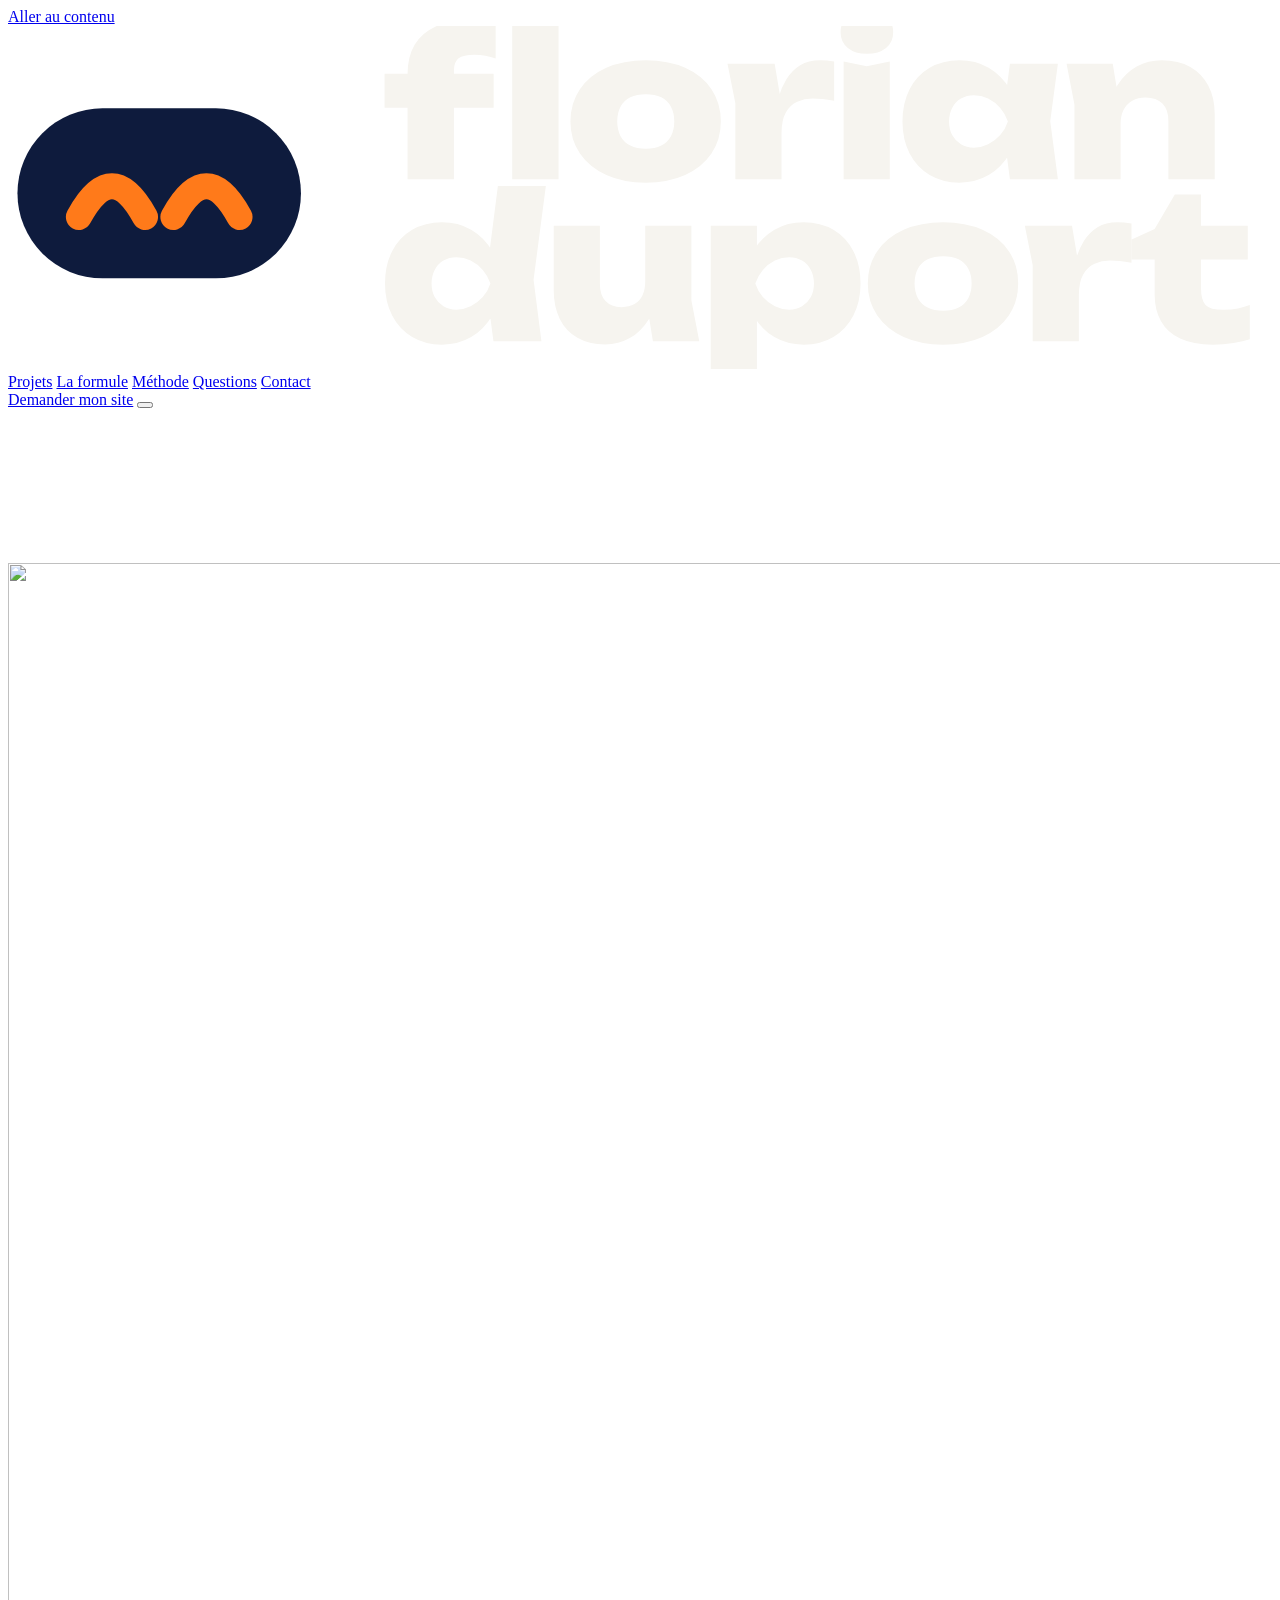
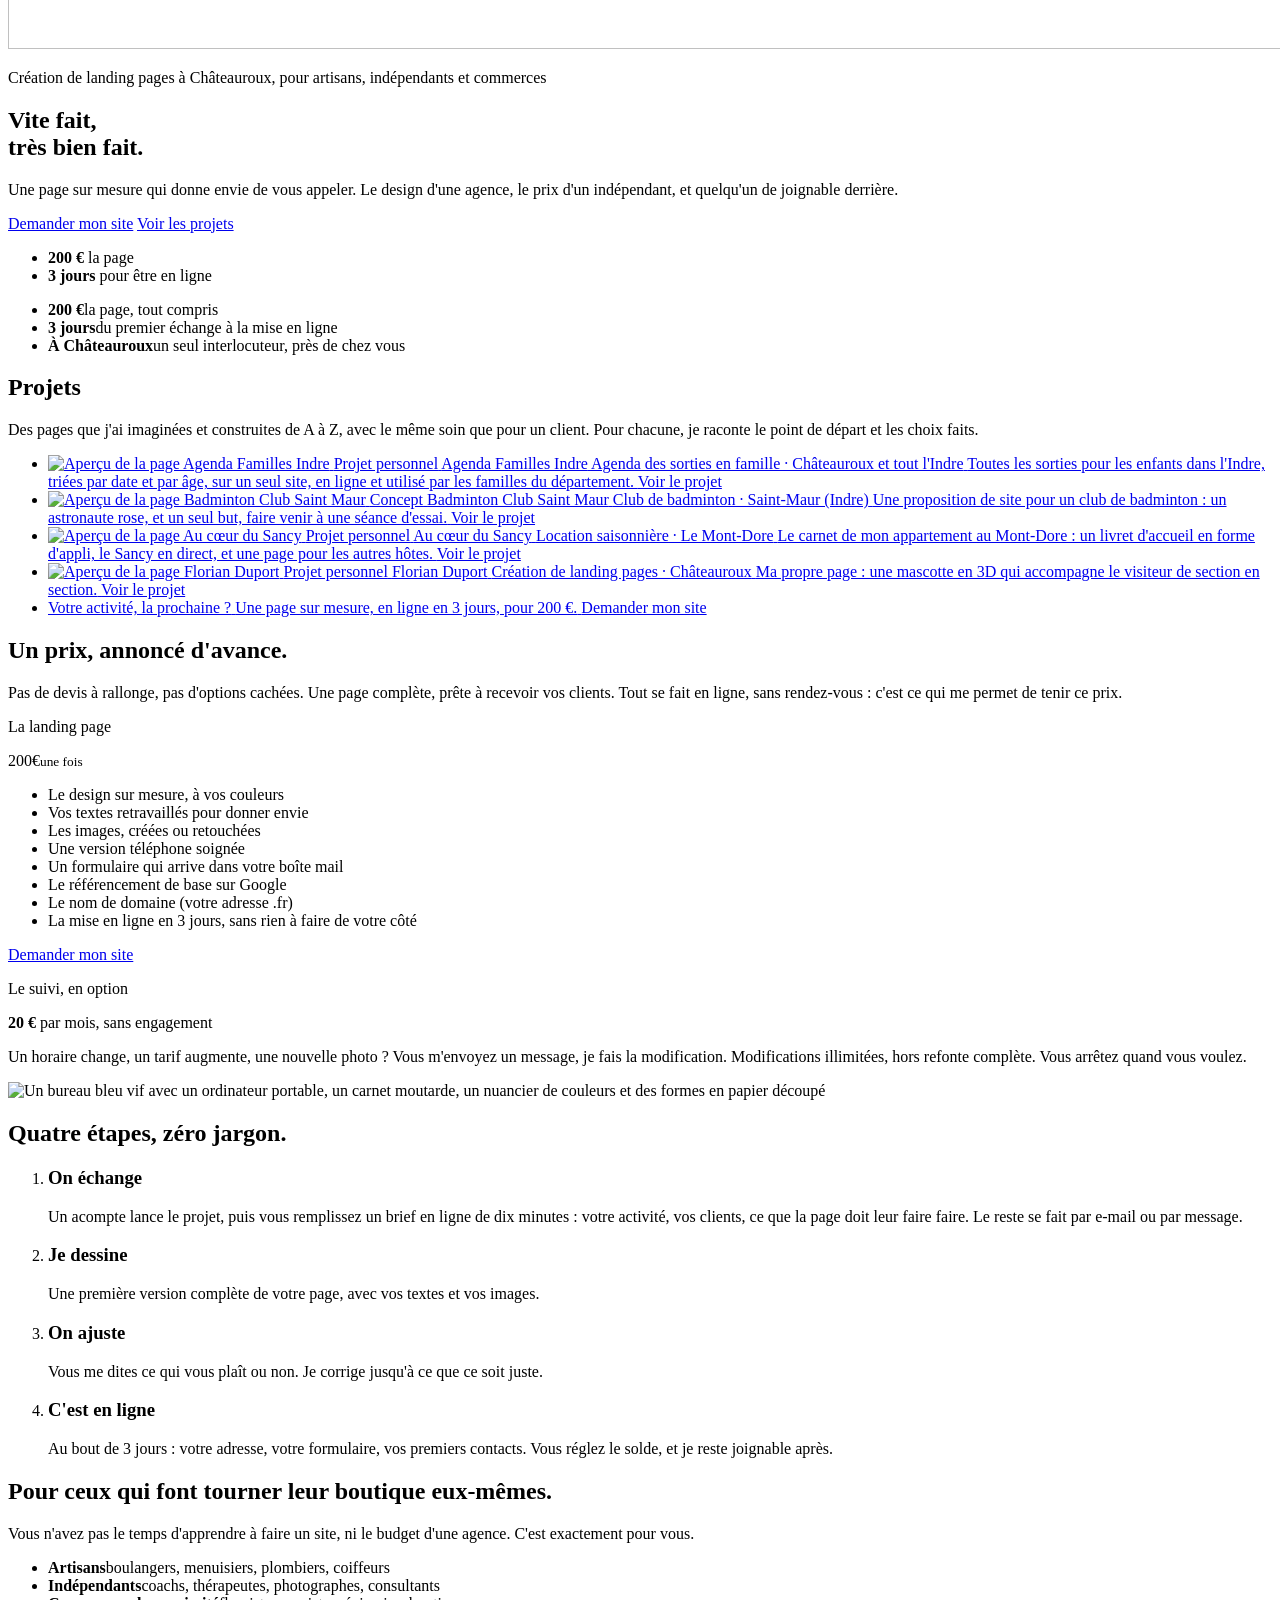
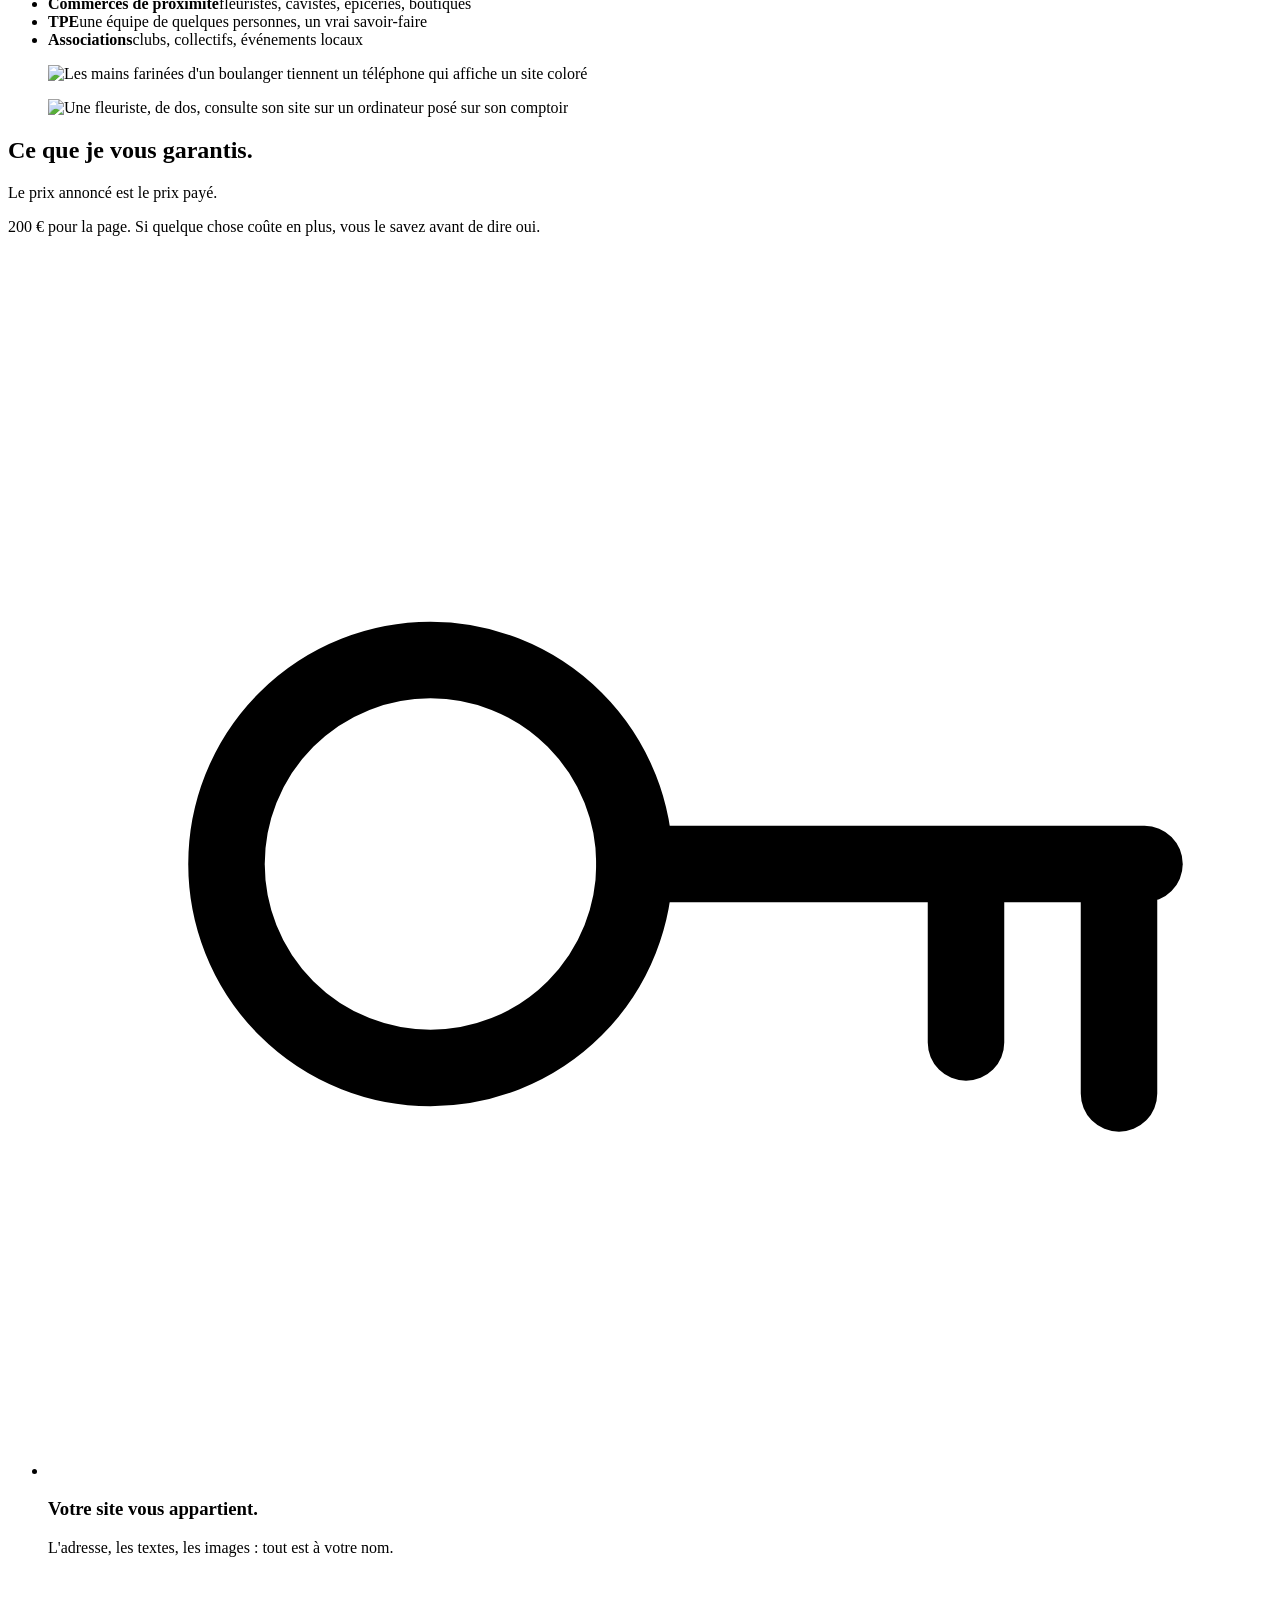
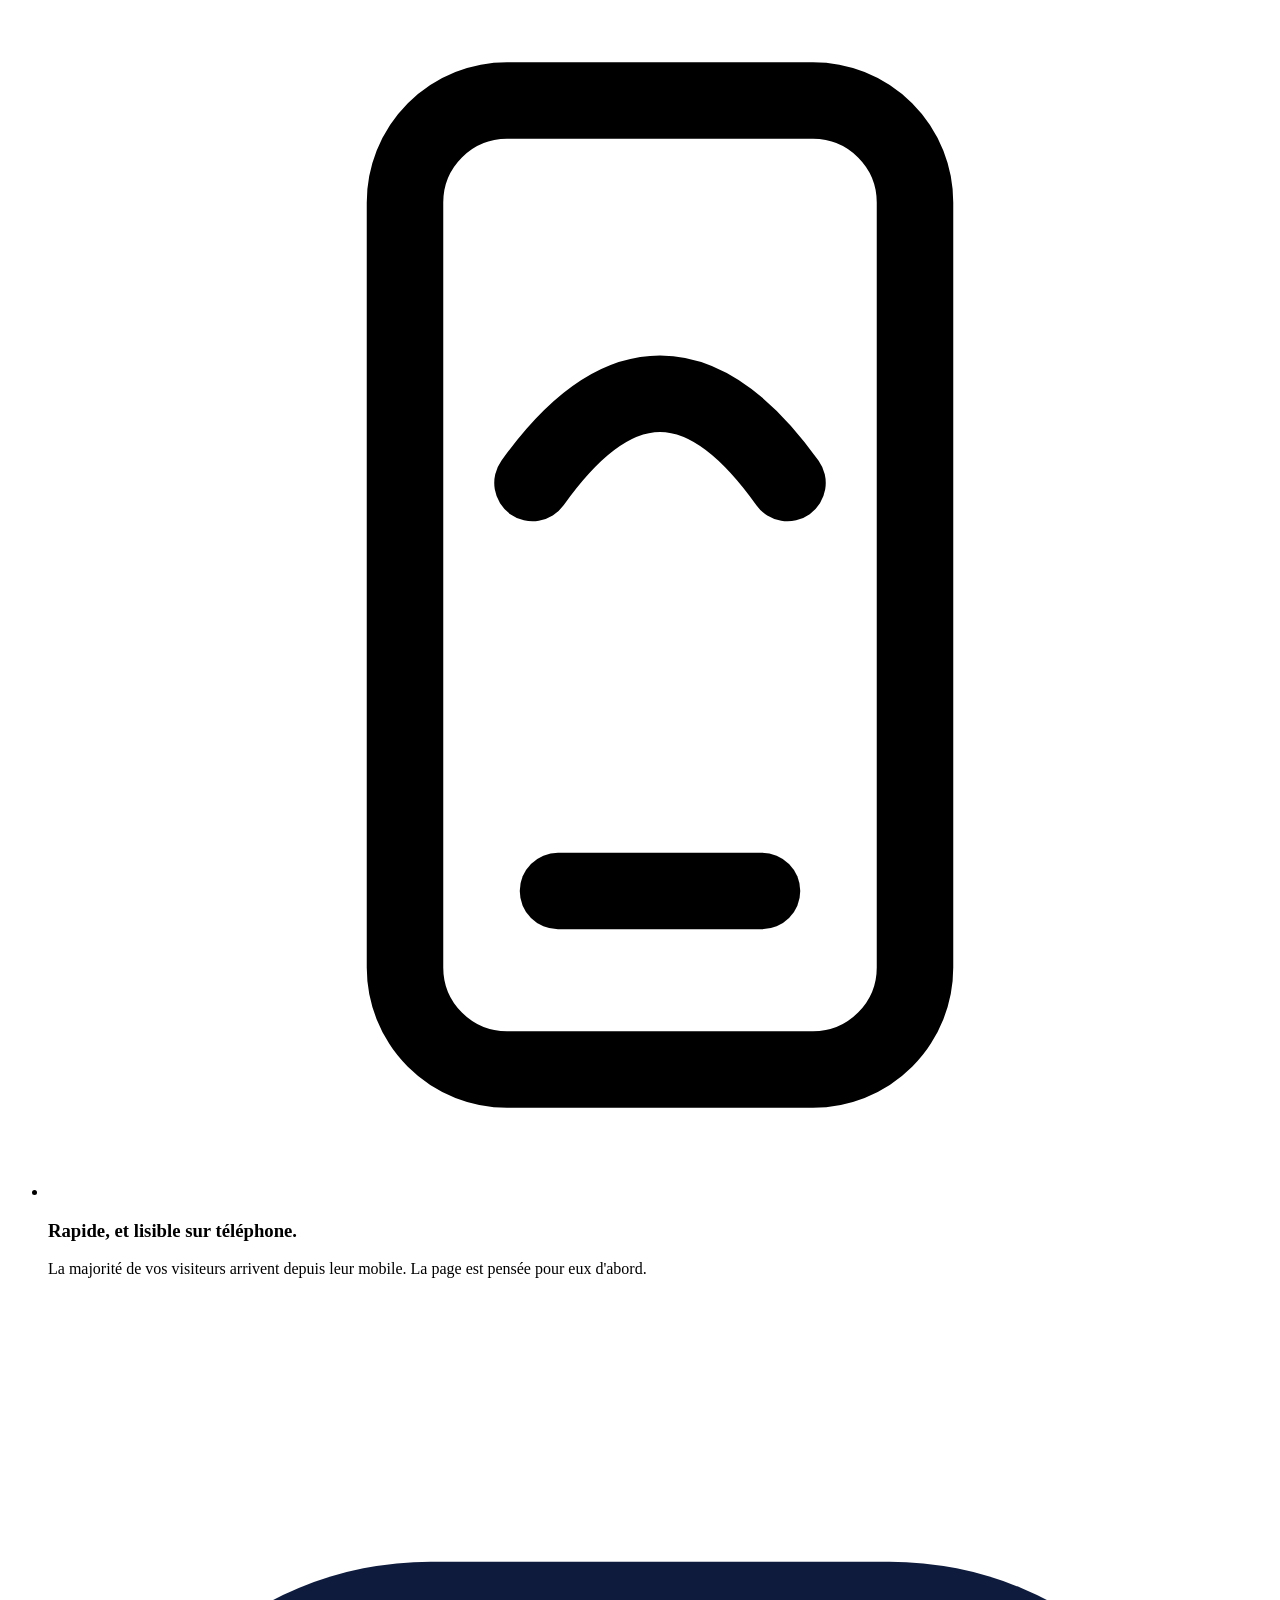
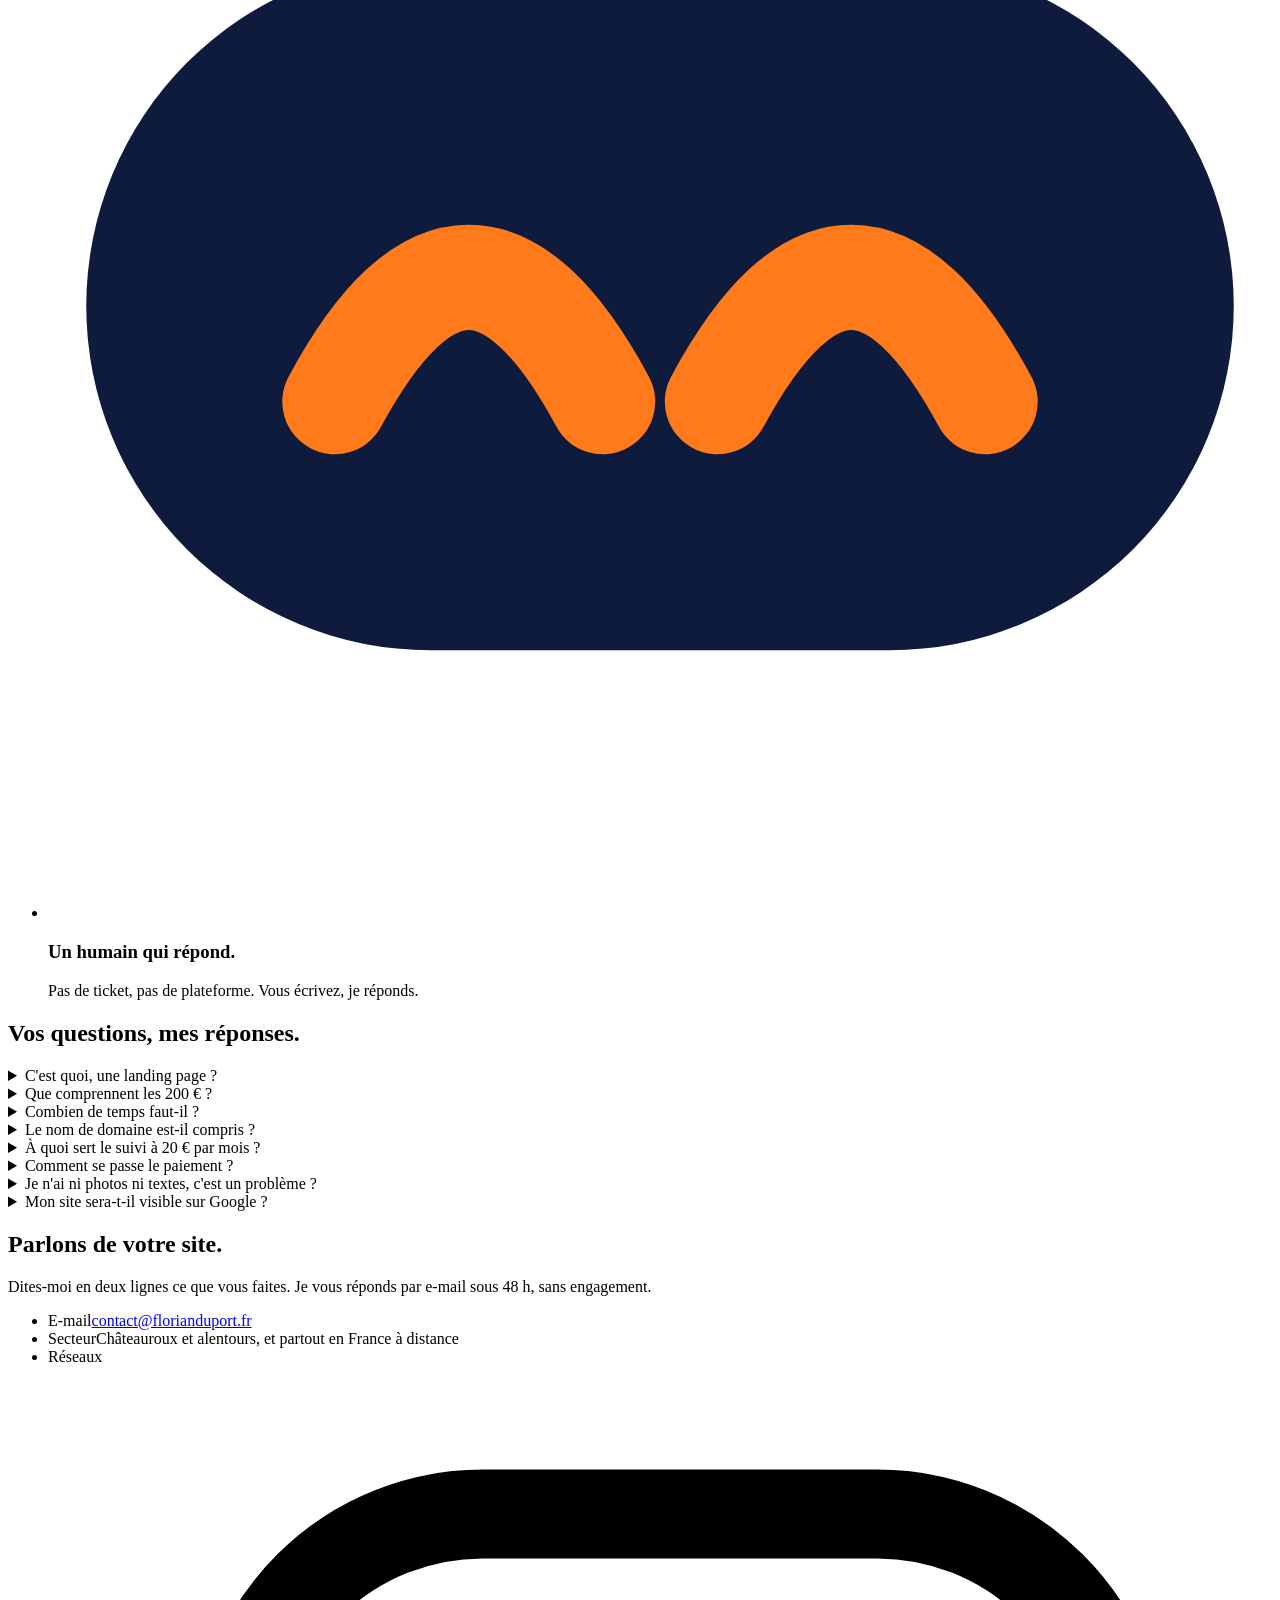
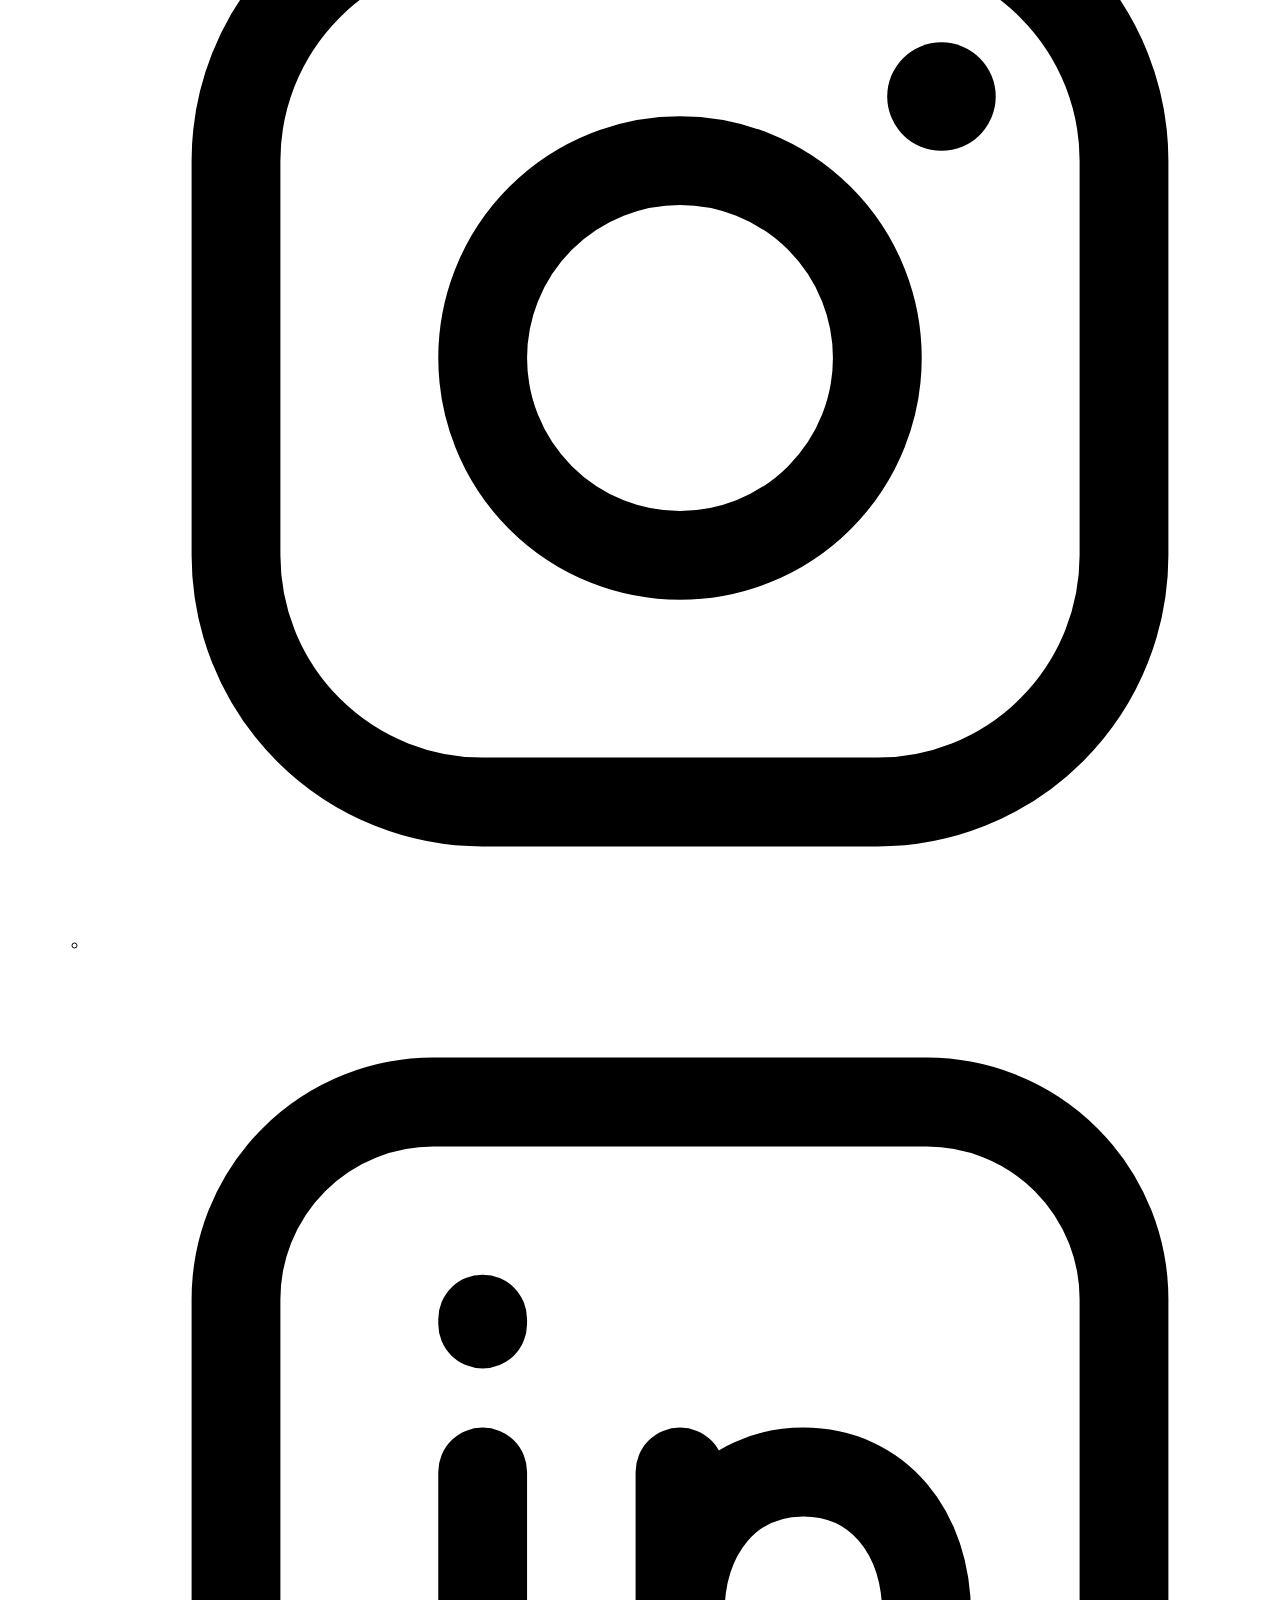
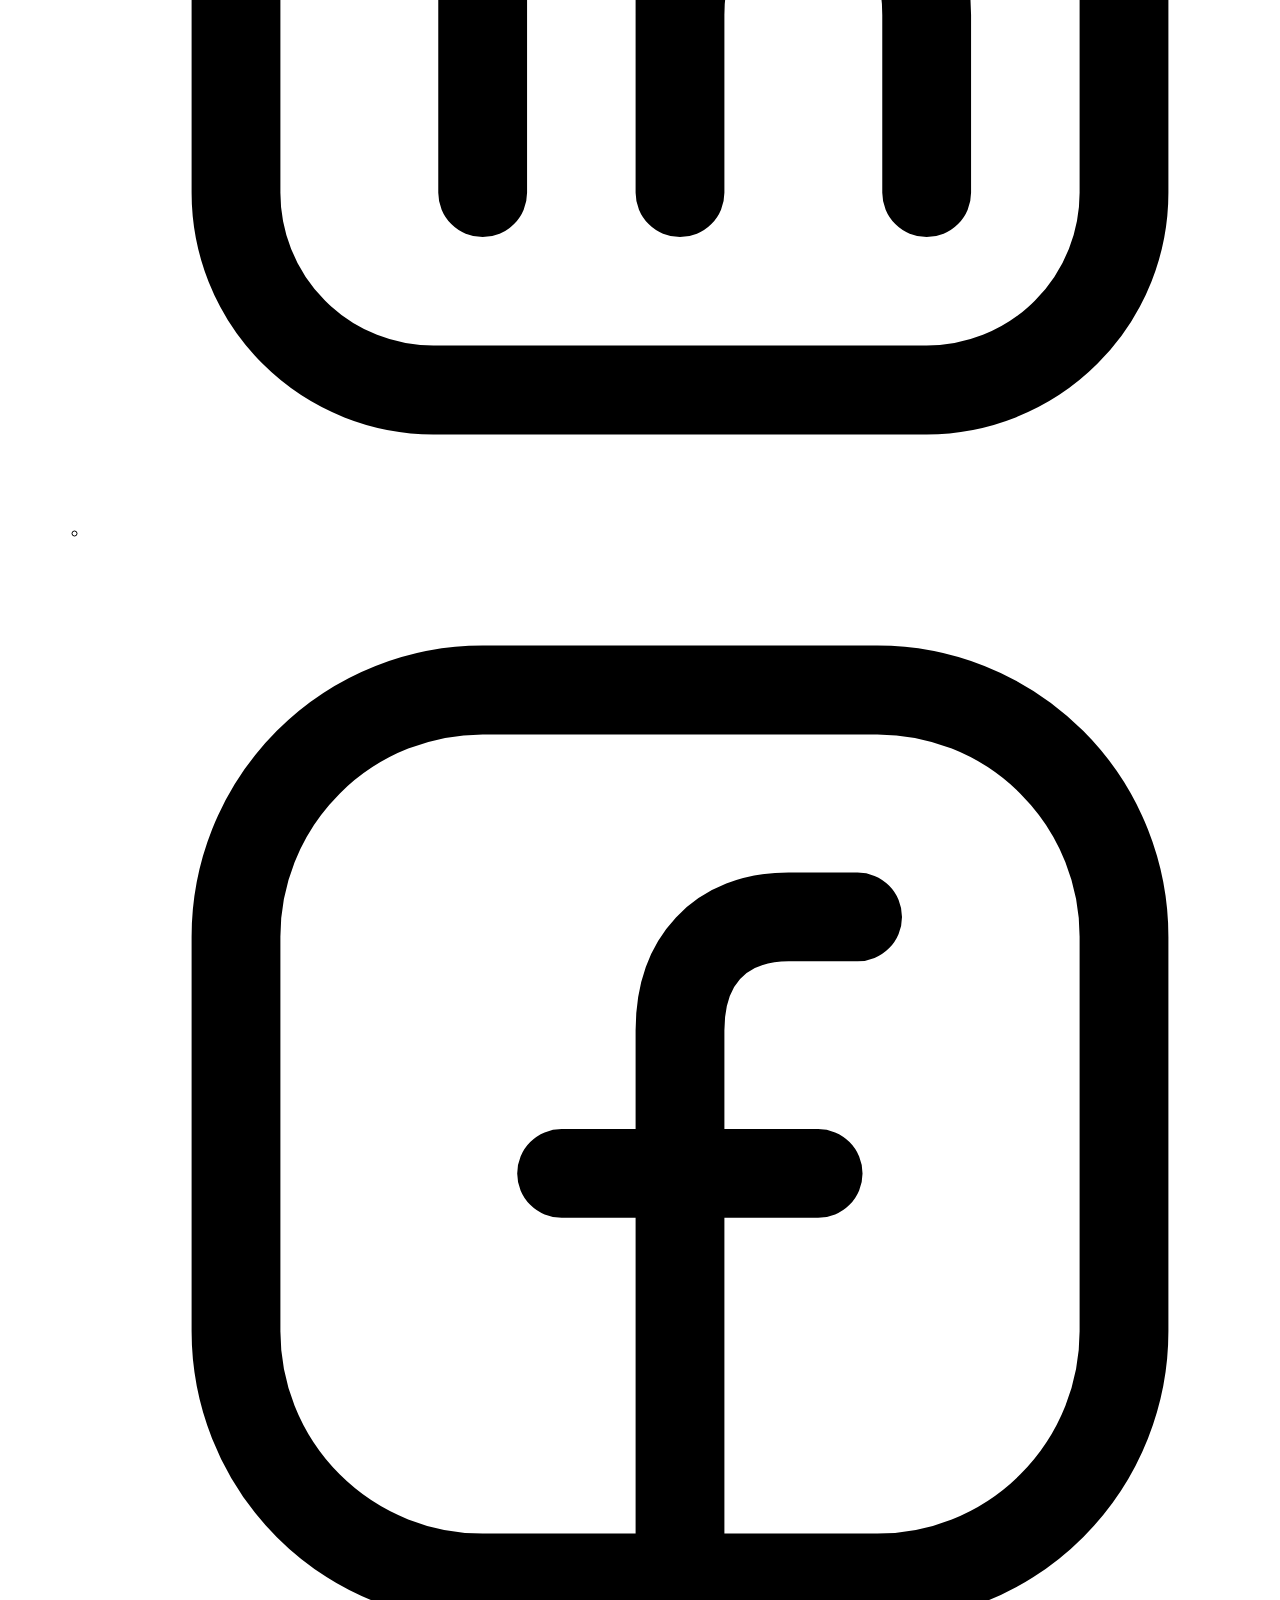
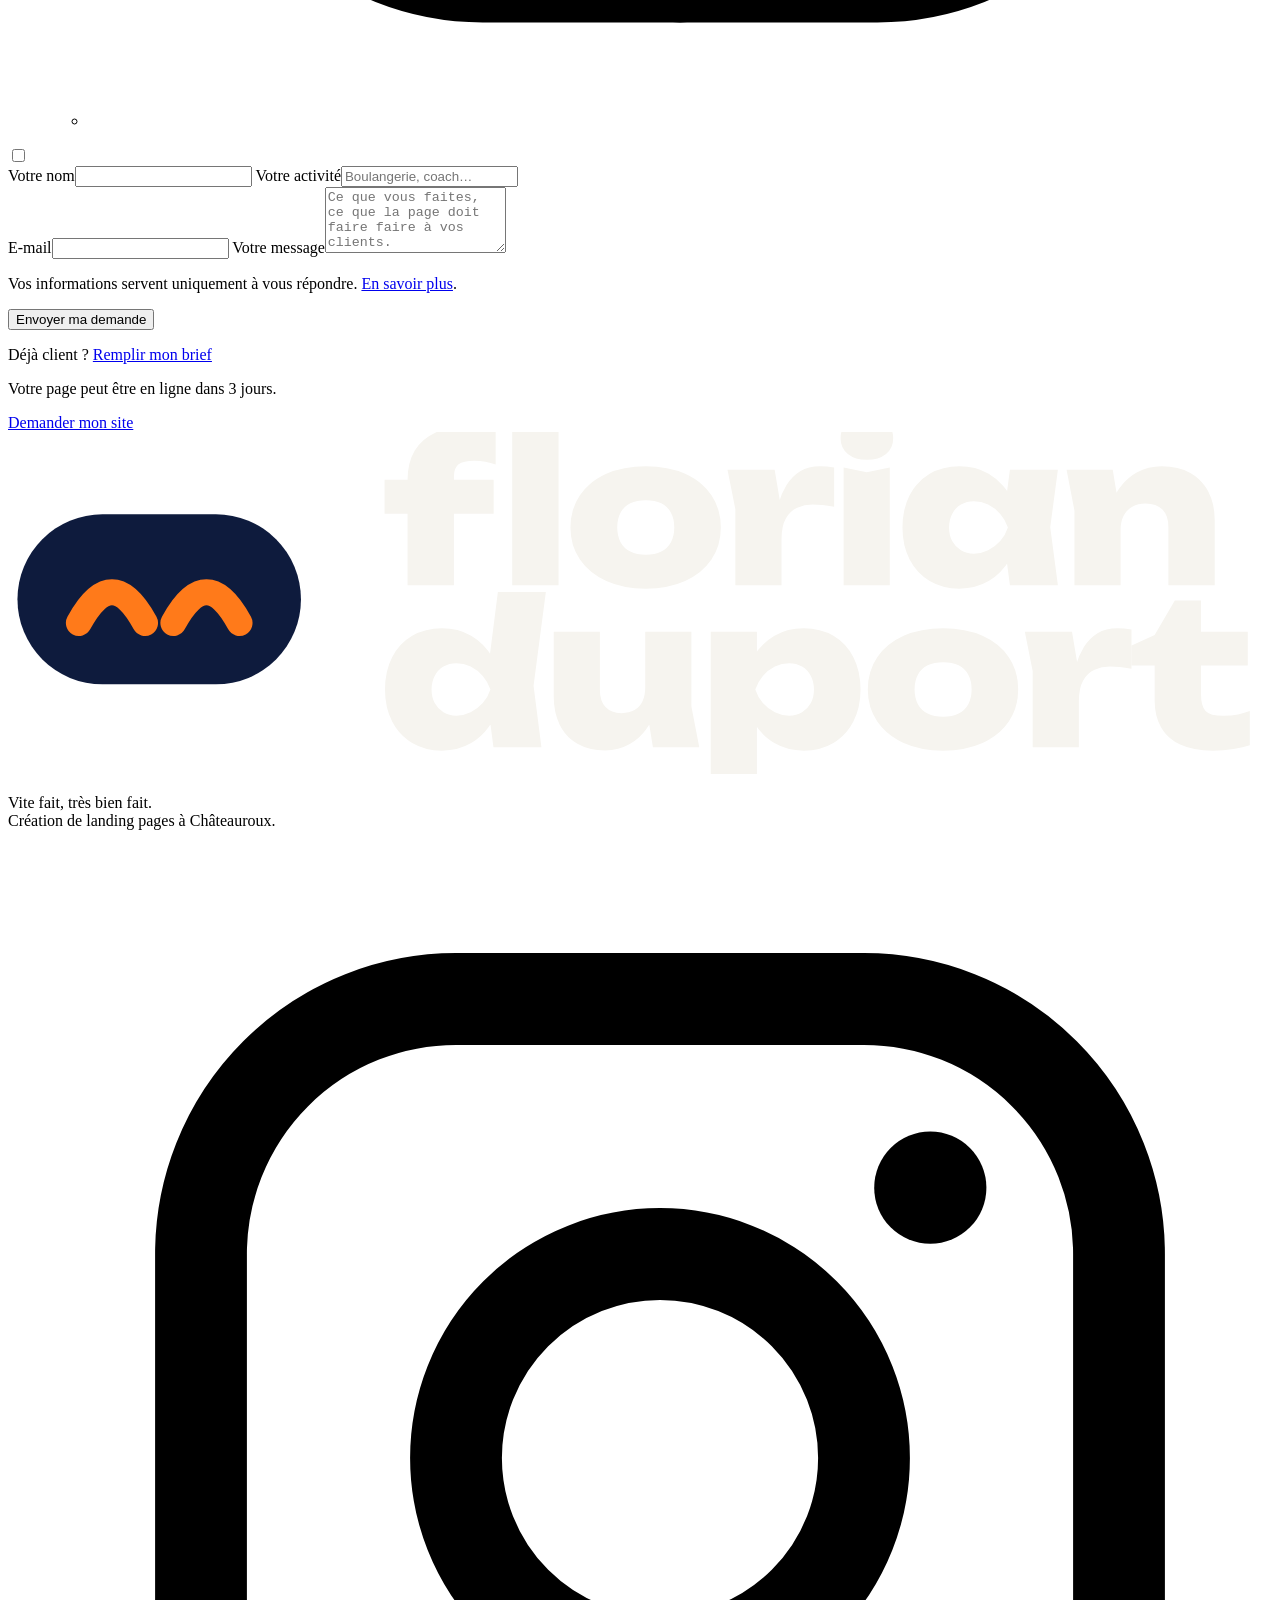
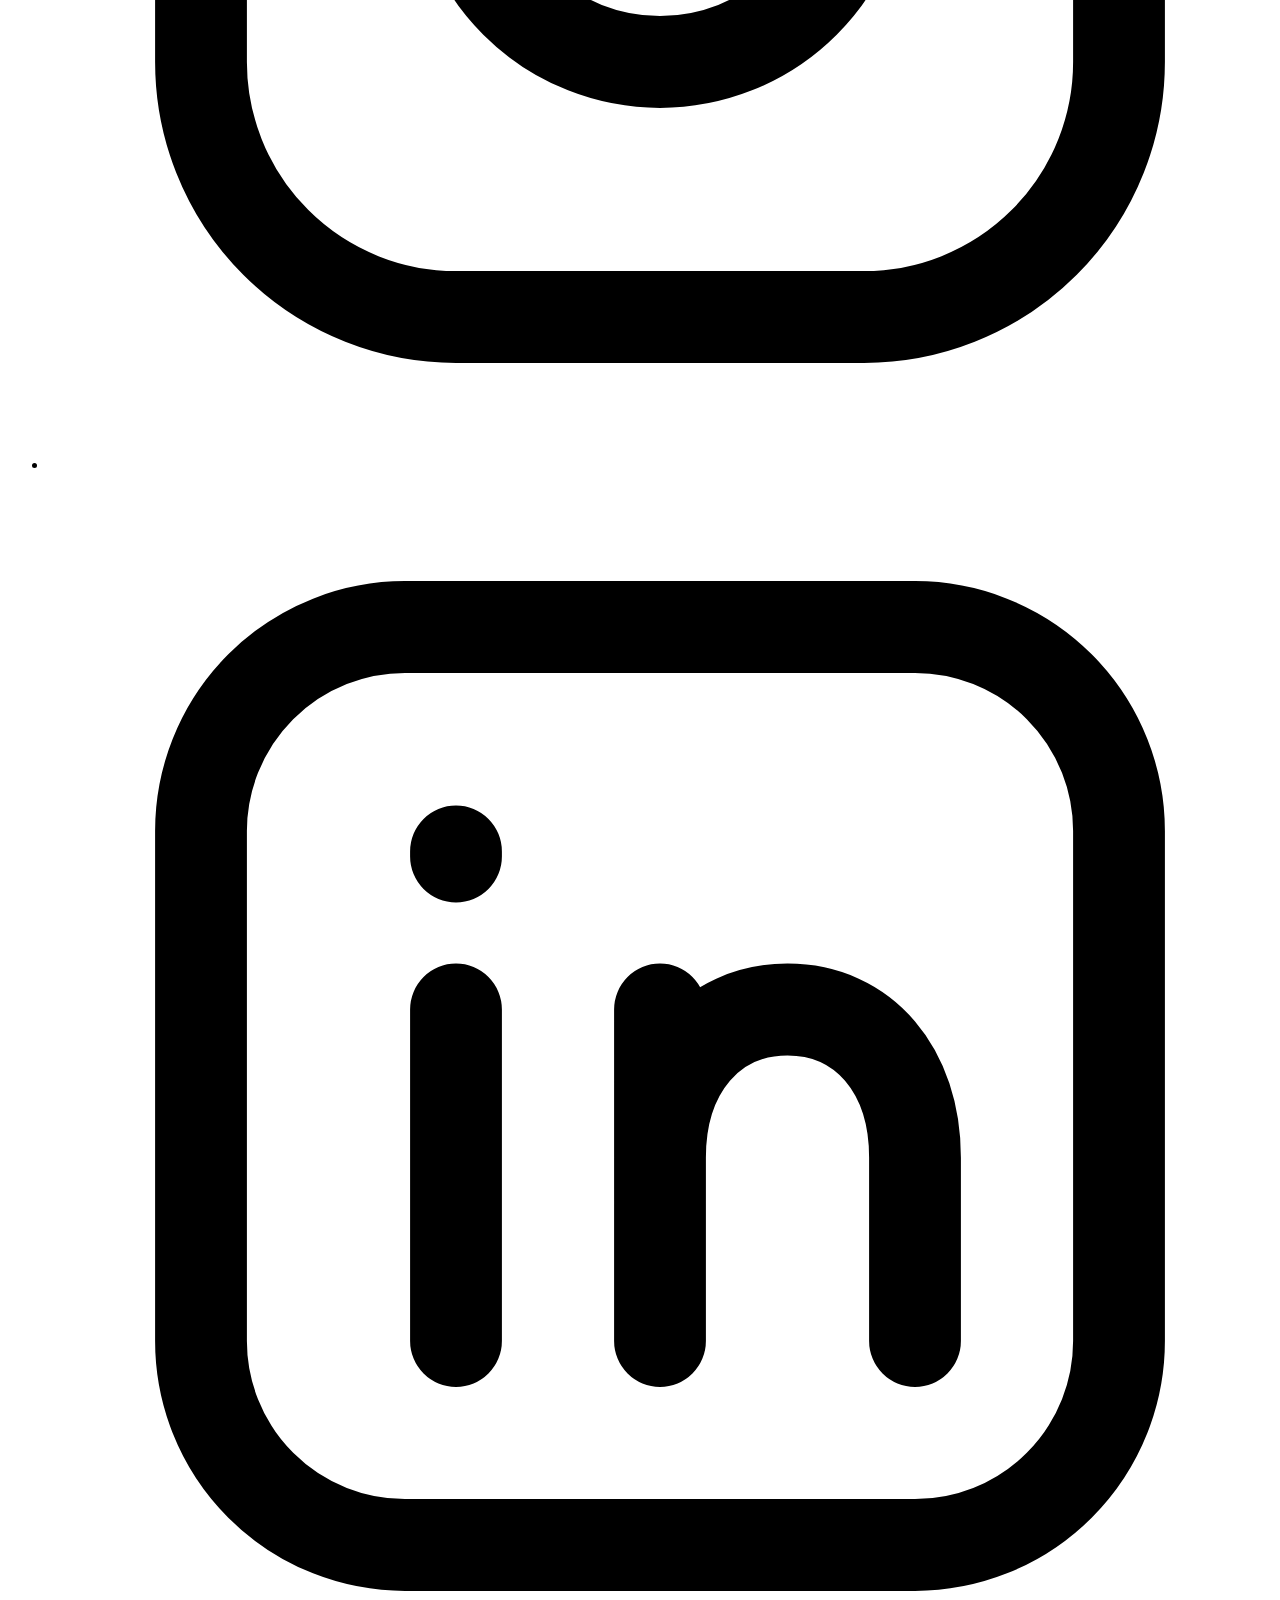
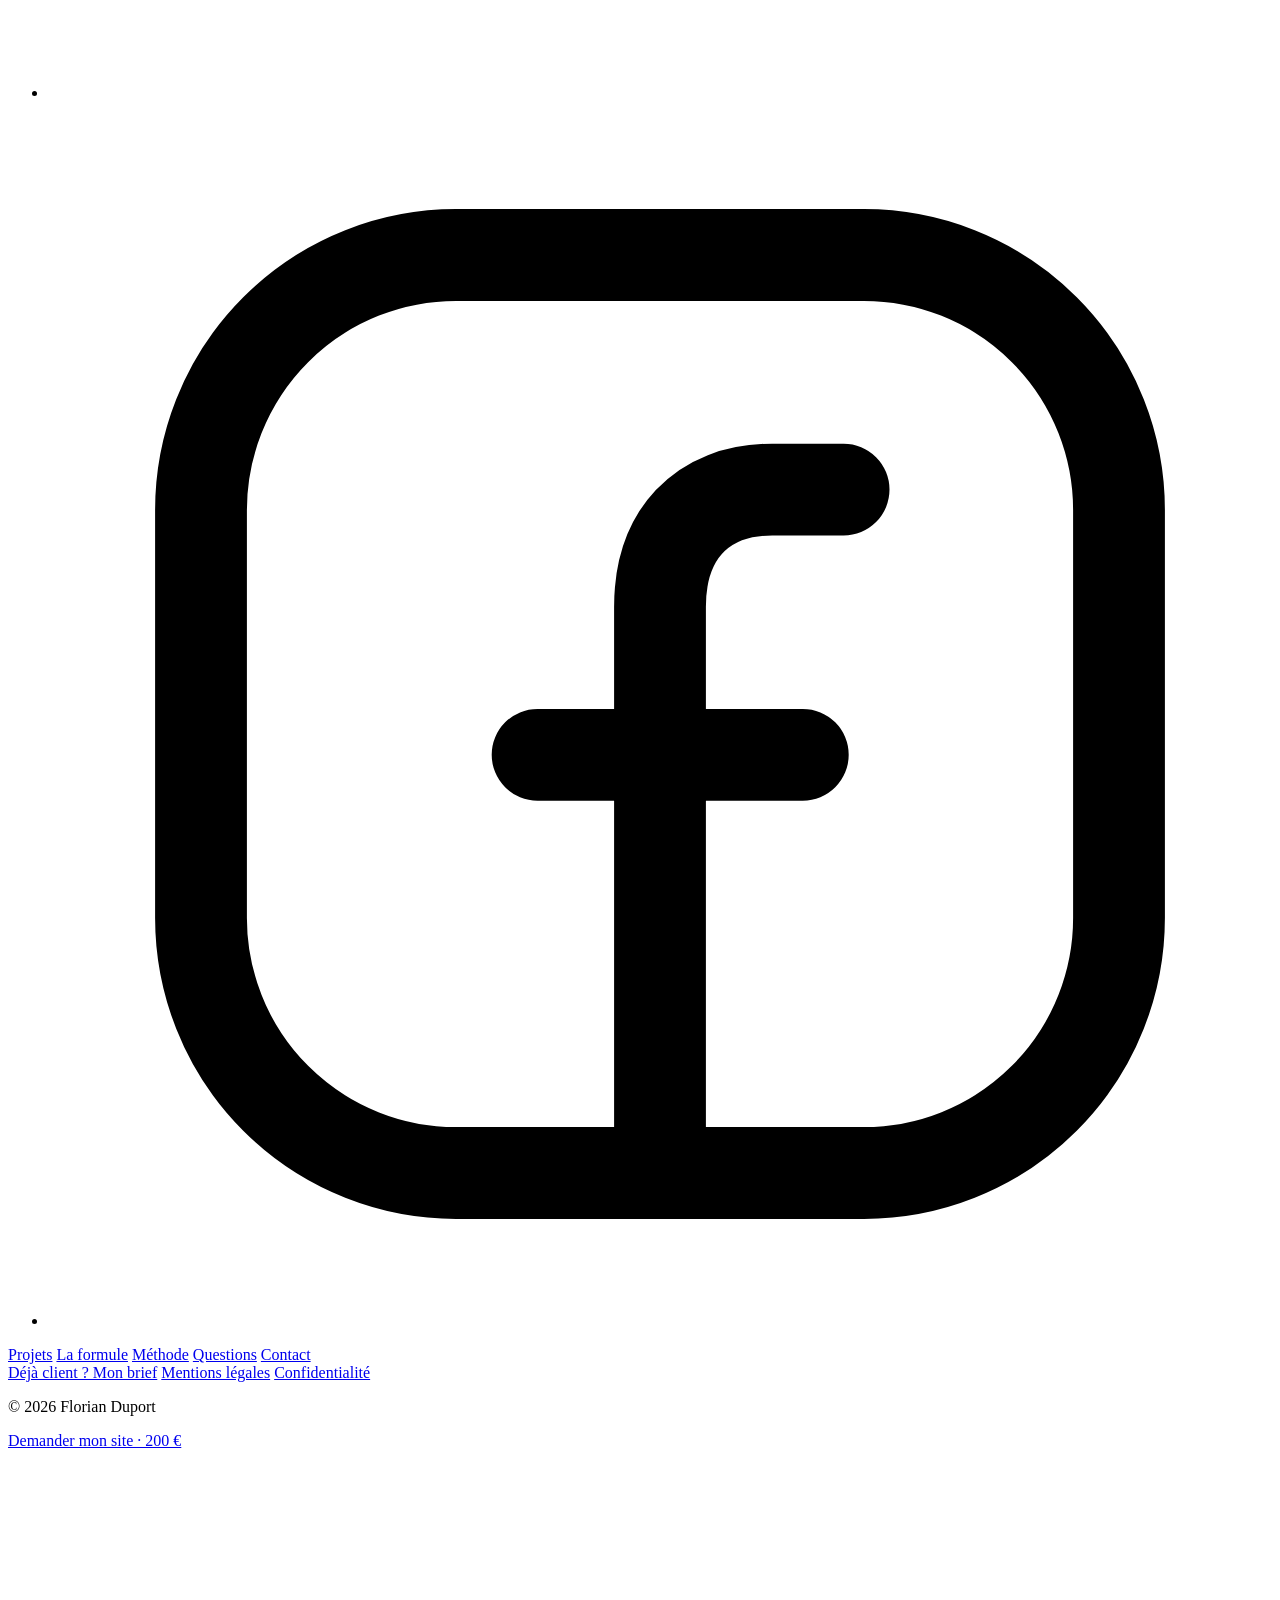
==== index.html @ 2448a95f "Mise à jour du site (2026-10-30 10:49)" ====
<!doctype html>
<html lang="fr">
<head>
  <meta name="robots" content="noindex" />
  <meta charset="utf-8" />
  <meta name="viewport" content="width=device-width, initial-scale=1" />
  <title>Création de landing page à Châteauroux, 200 € en 3 jours · Florian Duport</title>
  <meta name="description" content="Création de landing pages sur mesure à Châteauroux pour artisans, indépendants, TPE, associations et commerces. Design de niveau agence, nom de domaine inclus, en ligne en 3 jours pour 200 €." />
  <meta name="theme-color" content="#1D3CC8" />
  <link rel="icon" href="/site-florian-duport/favicon.svg" type="image/svg+xml" />
  <link rel="canonical" href="https://www.florianduport.fr/" />

  <meta property="og:type" content="website" />
  <meta property="og:locale" content="fr_FR" />
  <meta property="og:site_name" content="Florian Duport" />
  <meta property="og:title" content="Florian Duport · Vite fait, très bien fait." />
  <meta property="og:description" content="Landing pages sur mesure pour artisans et commerces à Châteauroux. 200 €, nom de domaine inclus, en ligne en 3 jours." />
  <meta property="og:url" content="https://www.florianduport.fr/" />
  <meta property="og:image" content="https://www.florianduport.fr/img/og.jpg" />
  <meta property="og:image:width" content="1200" />
  <meta property="og:image:height" content="630" />
  <meta name="twitter:card" content="summary_large_image" />
  <meta name="twitter:title" content="Florian Duport · Vite fait, très bien fait." />
  <meta name="twitter:description" content="Landing pages sur mesure pour artisans et commerces à Châteauroux. 200 €, nom de domaine inclus, en ligne en 3 jours." />
  <meta name="twitter:image" content="https://www.florianduport.fr/img/og.jpg" />

  <link rel="preload" as="image" href="/site-florian-duport/img/hero-960.avif" type="image/avif" media="(max-width: 960px)" />
  <link rel="preload" as="image" href="/site-florian-duport/img/hero-1920.avif" type="image/avif" media="(min-width: 961px)" />

  <script type="application/ld+json">
  {
    "@context": "https://schema.org",
    "@graph": [
      {
        "@type": "ProfessionalService",
        "@id": "https://www.florianduport.fr/#entreprise",
        "name": "Florian Duport",
        "slogan": "Vite fait, très bien fait.",
        "description": "Création de landing pages sur mesure pour artisans, indépendants, TPE, associations et commerces de proximité.",
        "url": "https://www.florianduport.fr/",
        "logo": "https://www.florianduport.fr/favicon.svg",
        "image": "https://www.florianduport.fr/img/og.jpg",
        "priceRange": "200 €",
        "address": { "@type": "PostalAddress", "streetAddress": "51 boulevard des Marins", "postalCode": "36000", "addressLocality": "Châteauroux", "addressCountry": "FR" },
        "areaServed": [{ "@type": "City", "name": "Châteauroux" }, { "@type": "AdministrativeArea", "name": "Indre" }],
        "founder": { "@type": "Person", "name": "Florian Duport" },
        "makesOffer": [
          { "@type": "Offer", "name": "Landing page sur mesure", "price": "200", "priceCurrency": "EUR" },
          { "@type": "Offer", "name": "Suivi et modifications", "price": "20", "priceCurrency": "EUR",
            "priceSpecification": { "@type": "UnitPriceSpecification", "price": "20", "priceCurrency": "EUR", "unitText": "mois" } }
        ]
      },
      {
        "@type": "FAQPage",
        "mainEntity": [
          { "@type": "Question", "name": "C'est quoi, une landing page ?",
            "acceptedAnswer": { "@type": "Answer", "text": "Une page unique, pensée pour une seule action : vous appeler, réserver ou vous écrire. Tout ce qu'un client doit savoir tient sur un seul écran qui défile." } },
          { "@type": "Question", "name": "Que comprennent les 200 € ?",
            "acceptedAnswer": { "@type": "Answer", "text": "Le design sur mesure, vos textes retravaillés, les images, la version téléphone, le formulaire de contact, le référencement de base et la mise en ligne." } },
          { "@type": "Question", "name": "Combien de temps faut-il ?",
            "acceptedAnswer": { "@type": "Answer", "text": "3 jours une fois que j'ai vos informations (textes, photos, coordonnées). La date de mise en ligne est fixée dès le départ." } },
          { "@type": "Question", "name": "Le nom de domaine est-il compris ?",
            "acceptedAnswer": { "@type": "Answer", "text": "Oui. Le nom de domaine (l'adresse de votre site, par exemple votre-boulangerie.fr) est inclus dans les 200 €, et je m'occupe de tout le paramétrage." } },
          { "@type": "Question", "name": "À quoi sert le suivi à 20 € par mois ?",
            "acceptedAnswer": { "@type": "Answer", "text": "Les modifications sont illimitées : horaires, tarifs, photos, textes, je les fais pour vous. Seule une refonte complète du site n'est pas comprise. Il est sans engagement : vous arrêtez quand vous voulez." } },
          { "@type": "Question", "name": "Je n'ai ni photos ni textes, c'est un problème ?",
            "acceptedAnswer": { "@type": "Answer", "text": "Non. On en parle au démarrage, j'écris les textes avec vous et je prépare les images." } },
          { "@type": "Question", "name": "Comment se passe le paiement ?",
            "acceptedAnswer": { "@type": "Answer", "text": "Un acompte au lancement du projet, puis le solde à la mise en ligne. Vous payez la fin quand votre page est prête." } },
          { "@type": "Question", "name": "Mon site sera-t-il visible sur Google ?",
            "acceptedAnswer": { "@type": "Answer", "text": "Le référencement de base est inclus : titres, descriptions, vitesse, version téléphone. Personne ne peut honnêtement promettre la première place, mais votre page part avec toutes ses chances." } }
        ]
      }
    ]
  }
  </script>

  <script type="module" crossorigin src="/site-florian-duport/assets/main-Bk0zoSP-.js"></script>
  <link rel="modulepreload" crossorigin href="/site-florian-duport/assets/style-DIvI77lh.js">
  <link rel="modulepreload" crossorigin href="/site-florian-duport/assets/SplitText-C9V_7PzE.js">
  <link rel="modulepreload" crossorigin href="/site-florian-duport/assets/config-A_VQIrrj.js">
  <link rel="stylesheet" crossorigin href="/site-florian-duport/assets/style-CnhroeYZ.css">
  <link rel="stylesheet" crossorigin href="/site-florian-duport/assets/SplitText-DDeX4yY-.css">
</head>
<body>
  <a class="skip" href="#contenu">Aller au contenu</a>

  <header class="nav" data-nav>
    <a class="nav__brand" href="#top" aria-label="Florian Duport, retour en haut"><svg class="logo" aria-hidden="true" focusable="false" xmlns="http://www.w3.org/2000/svg" viewBox="0 0 627 170"><g transform="translate(0 8) scale(2.34375)">
  <rect class="vs" x="2" y="14" width="60" height="36" rx="18" fill="#0E1B3D"/>
  <path class="ey" d="M15 37 Q22 24 29 37 M35 37 Q42 24 49 37" fill="none" stroke="#FF7A1A" stroke-width="5.5" stroke-linecap="round"/>
</g>
  <path class="lt" fill="#F6F4EF" d="M231.30 14.20L231.30 14.20Q225.80 14.20 223.50 16.05Q221.20 17.90 221.20 22L221.20 22L221.20 76L198.20 76L198.20 23.90Q198.20 15.20 201.70 9.30Q205.20 3.40 211.95 0.35Q218.70-2.70 228.60-2.70L228.60-2.70Q232.40-2.70 235.55-2.15Q238.70-1.60 241.90-0.50L241.90-0.50L241.90 16.10Q239.40 15.20 236.80 14.70Q234.20 14.20 231.30 14.20ZM240.90 40.50L186.80 40.50L186.80 23.70L240.90 23.70L240.90 40.50ZM250.10 76L250.10-1L273.10-1L273.10 76L250.10 76ZM316.30 77.70L316.30 77.70Q305.20 77.70 296.80 73.90Q288.40 70.10 283.70 63.25Q279 56.40 279 47.40L279 47.40Q279 38.20 283.70 31.35Q288.40 24.50 296.80 20.75Q305.20 17 316.40 17L316.40 17Q327.50 17 335.90 20.75Q344.30 24.50 348.95 31.35Q353.60 38.20 353.60 47.40L353.60 47.40Q353.60 56.40 348.95 63.25Q344.30 70.10 335.90 73.90Q327.50 77.70 316.30 77.70ZM316.40 60.90L316.40 60.90Q320.90 60.90 324.05 59.30Q327.20 57.70 328.85 54.65Q330.50 51.60 330.50 47.40L330.50 47.40Q330.50 43.10 328.85 40.05Q327.20 37 324.05 35.40Q320.90 33.80 316.40 33.80L316.40 33.80Q311.90 33.80 308.70 35.40Q305.50 37 303.85 40.05Q302.20 43.10 302.20 47.30L302.20 47.30Q302.20 51.60 303.85 54.65Q305.50 57.70 308.70 59.30Q311.90 60.90 316.40 60.90ZM360.80 38.30L356.90 18.70L380.30 18.70L383.70 39L383.70 76L360.80 76L360.80 38.30ZM409.80 17.60L409.80 17.60L409.80 37.10Q406.60 36.50 403.95 36.25Q401.30 36 399.10 36L399.10 36Q395.00 36 391.50 37.55Q388.00 39.10 385.85 42.85Q383.70 46.60 383.70 53.20L383.70 53.20L379.50 48Q380.40 41.80 381.95 36.25Q383.50 30.70 386.20 26.35Q388.90 22 392.95 19.50Q397.00 17 402.90 17L402.90 17Q404.50 17 406.20 17.15Q407.90 17.30 409.80 17.60ZM414.50 76L414.50 17.60L426.00 20L437.40 17.60L437.40 76L414.50 76ZM426.00 13.80L426.00 13.80Q420.20 13.80 416.60 10.90Q413.00 8 413.00 3.10L413.00 3.10Q413.00-1.90 416.60-4.80Q420.20-7.70 426.00-7.70L426.00-7.70Q432.00-7.70 435.55-4.80Q439.10-1.90 439.10 3.10L439.10 3.10Q439.10 8 435.55 10.90Q432.00 13.80 426.00 13.80ZM520.80 76L497.00 76L494.30 55.60L497.10 47.40L494.30 39.30L497.00 18.70L520.80 18.70L517 47.30L520.80 76ZM502.10 47.40L502.10 47.40Q500.90 56.50 496.85 63.35Q492.80 70.20 486.45 73.95Q480.10 77.70 471.90 77.70L471.90 77.70Q463.60 77.70 457.20 73.90Q450.80 70.10 447.25 63.25Q443.70 56.40 443.70 47.40L443.70 47.40Q443.70 38.20 447.25 31.35Q450.80 24.50 457.20 20.75Q463.60 17 471.90 17L471.90 17Q480.10 17 486.45 20.70Q492.80 24.40 496.90 31.25Q501.00 38.10 502.10 47.40ZM466.80 47.40L466.80 47.40Q466.80 51.20 468.35 54.10Q469.90 57 472.70 58.70Q475.50 60.40 479.10 60.40L479.10 60.40Q482.80 60.40 486.20 58.70Q489.60 57 492.20 54.10Q494.80 51.20 496.00 47.40L496.00 47.40Q494.80 43.60 492.20 40.65Q489.60 37.70 486.20 36Q482.80 34.30 479.10 34.30L479.10 34.30Q475.50 34.30 472.70 36Q469.90 37.70 468.35 40.65Q466.80 43.60 466.80 47.40ZM529 38.90L525.10 18.70L548 18.70L551.90 42.40L551.90 76L529 76L529 38.90ZM572.30 17L572.30 17Q580.70 17 586.50 20.30Q592.30 23.60 595.45 29.65Q598.60 35.70 598.60 43.80L598.60 43.80L598.60 76L575.60 76L575.60 47.10Q575.60 41.50 572.65 38.50Q569.70 35.50 564.30 35.50L564.30 35.50Q560.50 35.50 557.70 37.10Q554.90 38.70 553.40 41.60Q551.90 44.50 551.90 48.60L551.90 48.60L545 45Q546.30 35.70 550.25 29.50Q554.20 23.30 559.90 20.15Q565.60 17 572.30 17Z"/>
  <path class="lt" fill="#F6F4EF" d="M264.60 156.36L240.80 156.36L238 134.96L241.70 127.96L238 118.66L243 79.36L266.80 79.36L260.70 125.86L264.60 156.36ZM245.40 127.76L245.40 127.76Q244.20 136.86 240.15 143.71Q236.10 150.56 229.75 154.31Q223.40 158.06 215.20 158.06L215.20 158.06Q206.90 158.06 200.50 154.26Q194.10 150.46 190.55 143.61Q187 136.76 187 127.76L187 127.76Q187 118.56 190.55 111.71Q194.10 104.86 200.50 101.11Q206.90 97.36 215.20 97.36L215.20 97.36Q223.40 97.36 229.75 101.06Q236.10 104.76 240.20 111.61Q244.30 118.46 245.40 127.76ZM210.10 127.76L210.10 127.76Q210.10 131.56 211.65 134.46Q213.20 137.36 216 139.06Q218.80 140.76 222.40 140.76L222.40 140.76Q226.10 140.76 229.50 139.06Q232.90 137.36 235.50 134.46Q238.10 131.56 239.30 127.76L239.30 127.76Q238.10 123.96 235.50 121.01Q232.90 118.06 229.50 116.36Q226.10 114.66 222.40 114.66L222.40 114.66Q218.80 114.66 216 116.36Q213.20 118.06 211.65 121.01Q210.10 123.96 210.10 127.76ZM296.20 157.96L296.20 157.96Q288.20 157.96 282.45 154.66Q276.70 151.36 273.70 145.31Q270.70 139.26 270.70 131.26L270.70 131.26L270.70 99.06L293.60 99.06L293.60 127.96Q293.60 133.46 296.40 136.46Q299.20 139.46 304.30 139.46L304.30 139.46Q308.20 139.46 310.80 137.96Q313.40 136.46 314.75 133.56Q316.10 130.66 316.10 126.46L316.10 126.46L323 130.06Q321.80 139.16 317.90 145.41Q314 151.66 308.45 154.81Q302.90 157.96 296.20 157.96ZM342.90 156.36L319.90 156.36L316.10 132.66L316.10 99.06L339 99.06L339 136.16L342.90 156.36ZM348.60 172.86L348.60 99.06L371.50 99.06L371.50 114.36L370.60 116.96L370.60 134.46L371.50 139.56L371.50 172.86L348.60 172.86ZM364.50 127.76L364.50 127.76Q365.70 118.46 369.75 111.61Q373.80 104.76 380.20 101.06Q386.60 97.36 394.70 97.36L394.70 97.36Q403.10 97.36 409.45 101.11Q415.80 104.86 419.35 111.71Q422.90 118.56 422.90 127.76L422.90 127.76Q422.90 136.76 419.35 143.61Q415.80 150.46 409.45 154.26Q403.10 158.06 394.70 158.06L394.70 158.06Q386.50 158.06 380.15 154.31Q373.80 150.56 369.80 143.71Q365.80 136.86 364.50 127.76ZM399.80 127.76L399.80 127.76Q399.80 123.96 398.25 121.01Q396.70 118.06 393.90 116.36Q391.10 114.66 387.50 114.66L387.50 114.66Q383.80 114.66 380.40 116.36Q377 118.06 374.45 121.01Q371.90 123.96 370.70 127.76L370.70 127.76Q371.90 131.56 374.45 134.46Q377 137.36 380.40 139.06Q383.80 140.76 387.50 140.76L387.50 140.76Q391.10 140.76 393.90 139.06Q396.70 137.36 398.25 134.46Q399.80 131.56 399.80 127.76ZM463.80 158.06L463.80 158.06Q452.70 158.06 444.30 154.26Q435.90 150.46 431.20 143.61Q426.50 136.76 426.50 127.76L426.50 127.76Q426.50 118.56 431.20 111.71Q435.90 104.86 444.30 101.11Q452.70 97.36 463.90 97.36L463.90 97.36Q475.00 97.36 483.40 101.11Q491.80 104.86 496.45 111.71Q501.10 118.56 501.10 127.76L501.10 127.76Q501.10 136.76 496.45 143.61Q491.80 150.46 483.40 154.26Q475.00 158.06 463.80 158.06ZM463.90 141.26L463.90 141.26Q468.40 141.26 471.55 139.66Q474.70 138.06 476.35 135.01Q478.00 131.96 478.00 127.76L478.00 127.76Q478.00 123.46 476.35 120.41Q474.70 117.36 471.55 115.76Q468.40 114.16 463.90 114.16L463.90 114.16Q459.40 114.16 456.20 115.76Q453.00 117.36 451.35 120.41Q449.70 123.46 449.70 127.66L449.70 127.66Q449.70 131.96 451.35 135.01Q453.00 138.06 456.20 139.66Q459.40 141.26 463.90 141.26ZM508.30 118.66L504.40 99.06L527.80 99.06L531.20 119.36L531.20 156.36L508.30 156.36L508.30 118.66ZM557.30 97.96L557.30 97.96L557.30 117.46Q554.10 116.86 551.45 116.61Q548.80 116.36 546.60 116.36L546.60 116.36Q542.50 116.36 539 117.91Q535.50 119.46 533.35 123.21Q531.20 126.96 531.20 133.56L531.20 133.56L527 128.36Q527.90 122.16 529.45 116.61Q531 111.06 533.70 106.71Q536.40 102.36 540.45 99.86Q544.50 97.36 550.40 97.36L550.40 97.36Q552 97.36 553.70 97.51Q555.40 97.66 557.30 97.96ZM568.80 115.86L557.40 115.86L557.40 105.96L568.80 100.76L578.80 83.56L591.80 83.56L591.80 99.06L615 99.06L615 115.86L591.80 115.86L591.80 130.16Q591.80 135.96 594.05 138.36Q596.30 140.76 602.90 140.76L602.90 140.76Q607 140.76 610.20 140.11Q613.40 139.46 616 138.46L616 138.46L616 155.36Q612.80 156.36 607.90 157.21Q603 158.06 597.60 158.06L597.60 158.06Q587.80 158.06 581.45 155.06Q575.10 152.06 571.95 146.46Q568.80 140.86 568.80 133.26L568.80 133.26L568.80 115.86Z"/></svg></a>
    <nav class="nav__links" aria-label="Navigation principale">
      <a href="#projets">Projets</a>
      <a href="#formule">La formule</a>
      <a href="#methode">Méthode</a>
      <a href="#faq">Questions</a>
      <a href="#contact">Contact</a>
    </nav>
    <a class="btn btn--primary nav__cta" href="#contact" data-cta>Demander mon site</a>
    <button class="nav__burger" type="button" aria-expanded="false" aria-controls="menu" aria-label="Ouvrir le menu">
      <span></span><span></span>
    </button>
  </header>

  <div class="menu" id="menu" hidden>
    <nav aria-label="Menu mobile">
      <a href="#projets">Projets</a>
      <a href="#formule">La formule</a>
      <a href="#methode">Méthode</a>
      <a href="#faq">Questions</a>
      <a href="#contact">Contact</a>
    </nav>
    <a class="btn btn--primary" href="#contact" data-cta>Demander mon site</a>
  </div>

  <!-- The 3D mascot: one fixed canvas over the page, clicks pass through. -->
  <canvas id="stage" aria-hidden="true"></canvas>

  <main id="contenu">

    <!-- HERO: one screen, the 3D mascot on the right. The wrapper is taller on desktop so scrolling pulls the camera back. -->
    <section class="hero" id="top" aria-labelledby="hero-title">
      <div class="hero__sticky">
        <picture class="hero__poster" aria-hidden="true">
          <source type="image/avif" srcset="/site-florian-duport/img/hero-960.avif 960w, /site-florian-duport/img/hero-1920.avif 1920w" sizes="100vw" />
          <source type="image/webp" srcset="/site-florian-duport/img/hero-960.webp 960w, /site-florian-duport/img/hero-1920.webp 1920w" sizes="100vw" />
          <img src="/site-florian-duport/img/hero.jpg" alt="" width="1920" height="1086" fetchpriority="high" decoding="async" />
        </picture>
        <div class="hero__drag" aria-hidden="true"></div>

        <div class="hero__content">
          <p class="hero__kicker">Création de landing pages à Châteauroux<span class="hero__kicker-more">, pour artisans, indépendants et commerces</span></p>
          <h1 id="hero-title" class="hero__title">Vite fait,<br />très bien fait.</h1>
          <p class="hero__lead">Une page sur mesure qui donne envie de vous appeler. Le design d'une agence, le prix d'un indépendant, et quelqu'un de joignable derrière.</p>
          <div class="hero__actions">
            <a class="btn btn--primary btn--lg" href="#contact" data-cta>Demander mon site</a>
            <a class="link-arrow" href="#projets">Voir les projets</a>
          </div>
          <ul class="hero__facts hero__facts--phone" aria-hidden="true">
            <li><strong>200&nbsp;€</strong> la page</li>
            <li><strong>3 jours</strong> pour être en ligne</li>
          </ul>
        </div>
        <div class="hero__arch" aria-hidden="true"></div>

        <ul class="hero__facts" aria-label="L'essentiel">
          <li><strong>200&nbsp;€</strong><span>la page, tout compris</span></li>
          <li><strong>3 jours</strong><span>du premier échange à la mise en ligne</span></li>
          <li><strong>À Châteauroux</strong><span>un seul interlocuteur, près de chez vous</span></li>
        </ul>
      </div>
    </section>

    <!-- PROJETS (cards generated from projets/data/*.json, see scripts/projects.mjs) -->
    <section class="section section--navy works" id="projets" aria-labelledby="works-title">
      <div class="wrap">
        <div class="works__head">
          <h2 id="works-title" class="h2">Projets</h2>
          <p class="lead">Des pages que j'ai imaginées et construites de A à Z, avec le même soin que pour un client. Pour chacune, je raconte le point de départ et les choix faits.</p>
        </div>

        <ul class="stack" role="list">
          <li class="stack__item" style="--i:0;--c-bg:#F7F1E8;--c-surface:#EFE3D1;--c-fg:#1A1A1A;--c-mute:#5C5752;--c-accent:#E87A3A;--c-on:#1A1A1A;--c-accent2:#2A8F8F">
            <a class="stack__card" href="/site-florian-duport/projets/indre-en-famille.html">
              <span class="stack__shot" style="view-transition-name:shot-indre-en-famille"><span class="browser-bar" aria-hidden="true"><i></i><i></i><i></i></span><img src="/site-florian-duport/img/projets/indre-en-famille/desktop-hero.webp" srcset="/site-florian-duport/img/projets/indre-en-famille/desktop-hero-800.webp 800w, /site-florian-duport/img/projets/indre-en-famille/desktop-hero.webp 1440w" sizes="(max-width: 900px) 88vw, 680px" alt="Aperçu de la page Agenda Familles Indre" width="1440" height="900" loading="lazy" decoding="async" /></span>
              <span class="stack__info">
                <span class="stack__tag">Projet personnel</span>
                <span class="stack__name">Agenda Familles Indre</span>
                <span class="stack__meta">Agenda des sorties en famille · Châteauroux et tout l'Indre</span>
                <span class="stack__hook">Toutes les sorties pour les enfants dans l'Indre, triées par date et par âge, sur un seul site, en ligne et utilisé par les familles du département.</span>
                <span class="stack__more">Voir le projet</span>
              </span>
            </a>
          </li>
          <li class="stack__item" style="--i:1;--c-bg:#0B2B30;--c-surface:#123F45;--c-fg:#FFF0F4;--c-mute:#9FC9CB;--c-accent:#FF4F96;--c-on:#0B2B30;--c-accent2:#34D1CF">
            <a class="stack__card" href="/site-florian-duport/projets/badminton-saint-maur.html">
              <span class="stack__shot" style="view-transition-name:shot-badminton-saint-maur"><span class="browser-bar" aria-hidden="true"><i></i><i></i><i></i></span><img src="/site-florian-duport/img/projets/badminton-saint-maur/desktop-hero.webp" srcset="/site-florian-duport/img/projets/badminton-saint-maur/desktop-hero-800.webp 800w, /site-florian-duport/img/projets/badminton-saint-maur/desktop-hero.webp 1440w" sizes="(max-width: 900px) 88vw, 680px" alt="Aperçu de la page Badminton Club Saint Maur" width="1440" height="900" loading="lazy" decoding="async" /></span>
              <span class="stack__info">
                <span class="stack__tag">Concept</span>
                <span class="stack__name">Badminton Club Saint Maur</span>
                <span class="stack__meta">Club de badminton · Saint-Maur (Indre)</span>
                <span class="stack__hook">Une proposition de site pour un club de badminton&nbsp;: un astronaute rose, et un seul but, faire venir à une séance d'essai.</span>
                <span class="stack__more">Voir le projet</span>
              </span>
            </a>
          </li>
          <li class="stack__item" style="--i:2;--c-bg:#FFFDF8;--c-surface:#E7EFE3;--c-fg:#263226;--c-mute:#5F6B5E;--c-accent:#F0A23A;--c-on:#263226;--c-accent2:#3E5B3D">
            <a class="stack__card" href="/site-florian-duport/projets/au-coeur-du-sancy.html">
              <span class="stack__shot" style="view-transition-name:shot-au-coeur-du-sancy"><span class="browser-bar" aria-hidden="true"><i></i><i></i><i></i></span><img src="/site-florian-duport/img/projets/au-coeur-du-sancy/desktop-hero.webp" srcset="/site-florian-duport/img/projets/au-coeur-du-sancy/desktop-hero-800.webp 800w, /site-florian-duport/img/projets/au-coeur-du-sancy/desktop-hero.webp 1440w" sizes="(max-width: 900px) 88vw, 680px" alt="Aperçu de la page Au cœur du Sancy" width="1440" height="900" loading="lazy" decoding="async" /></span>
              <span class="stack__info">
                <span class="stack__tag">Projet personnel</span>
                <span class="stack__name">Au cœur du Sancy</span>
                <span class="stack__meta">Location saisonnière · Le Mont-Dore</span>
                <span class="stack__hook">Le carnet de mon appartement au Mont-Dore&nbsp;: un livret d'accueil en forme d'appli, le Sancy en direct, et une page pour les autres hôtes.</span>
                <span class="stack__more">Voir le projet</span>
              </span>
            </a>
          </li>
          <li class="stack__item" style="--i:3;--c-bg:#1D3CC8;--c-surface:#0E1B3D;--c-fg:#F6F4EF;--c-mute:#CCD6FF;--c-accent:#FF7A1A;--c-on:#0E1B3D;--c-accent2:#A6DCC6">
            <a class="stack__card" href="/site-florian-duport/projets/florian-duport.html">
              <span class="stack__shot" style="view-transition-name:shot-florian-duport"><span class="browser-bar" aria-hidden="true"><i></i><i></i><i></i></span><img src="/site-florian-duport/img/projets/florian-duport/desktop-hero.webp" srcset="/site-florian-duport/img/projets/florian-duport/desktop-hero-800.webp 800w, /site-florian-duport/img/projets/florian-duport/desktop-hero.webp 1440w" sizes="(max-width: 900px) 88vw, 680px" alt="Aperçu de la page Florian Duport" width="1440" height="900" loading="lazy" decoding="async" /></span>
              <span class="stack__info">
                <span class="stack__tag">Projet personnel</span>
                <span class="stack__name">Florian Duport</span>
                <span class="stack__meta">Création de landing pages · Châteauroux</span>
                <span class="stack__hook">Ma propre page&nbsp;: une mascotte en 3D qui accompagne le visiteur de section en section.</span>
                <span class="stack__more">Voir le projet</span>
              </span>
            </a>
          </li>
          <li class="stack__item stack__item--next" style="--i:4">
            <a class="stack__card" href="#contact" data-cta>
              <span class="stack__info">
                <span class="stack__name">Votre activité, la prochaine&nbsp;?</span>
                <span class="stack__hook">Une page sur mesure, en ligne en 3 jours, pour 200&nbsp;€.</span>
                <span class="btn btn--dark">Demander mon site</span>
              </span>
              <span class="stack__shapes" aria-hidden="true"><i></i><i></i><i></i></span>
            </a>
          </li>
        </ul>
      </div>
    </section>

    <!-- LA FORMULE -->
    <section class="section section--blue offer" id="formule" aria-labelledby="offer-title">
      <div class="wrap offer__wrap">
        <div class="offer__intro">
          <h2 id="offer-title" class="h2">Un prix, annoncé d'avance.</h2>
          <p class="lead">Pas de devis à rallonge, pas d'options cachées. Une page complète, prête à recevoir vos clients. Tout se fait en ligne, sans rendez-vous&nbsp;: c'est ce qui me permet de tenir ce prix.</p>
        </div>

        <div class="ticket-wrap reveal"><div class="ticket">
          <div class="ticket__top">
            <p class="ticket__name">La landing page</p>
            <p class="ticket__price"><span class="ticket__amount">200</span><span class="ticket__unit">€<small>une fois</small></span></p>
          </div>
          <ul class="ticket__list">
            <li>Le design sur mesure, à vos couleurs</li>
            <li>Vos textes retravaillés pour donner envie</li>
            <li>Les images, créées ou retouchées</li>
            <li>Une version téléphone soignée</li>
            <li>Un formulaire qui arrive dans votre boîte mail</li>
            <li>Le référencement de base sur Google</li>
            <li>Le nom de domaine (votre adresse .fr)</li>
            <li>La mise en ligne en 3 jours, sans rien à faire de votre côté</li>
          </ul>
          <a class="btn btn--primary btn--lg ticket__cta" href="#contact" data-cta>Demander mon site</a>
        </div></div>

        <aside class="addon reveal" aria-labelledby="addon-title">
          <p id="addon-title" class="addon__name">Le suivi, en option</p>
          <p class="addon__price"><strong>20&nbsp;€</strong> par mois, sans engagement</p>
          <p>Un horaire change, un tarif augmente, une nouvelle photo&nbsp;? Vous m'envoyez un message, je fais la modification. Modifications illimitées, hors refonte complète. Vous arrêtez quand vous voulez.</p>
        </aside>
        <div class="robot-spot robot-spot--offer" data-spot="formule" data-yaw="0.55" data-gesture="heart" aria-hidden="true" title="Clique-moi"></div>
      </div>
    </section>

    <!-- MÉTHODE -->
    <section class="section section--navy method" id="methode" aria-labelledby="method-title">
      <div class="wrap method__wrap">
        <div class="method__media reveal">
          <picture>
            <source type="image/avif" srcset="/site-florian-duport/img/world-960.avif 960w, /site-florian-duport/img/world-1920.avif 1920w" sizes="(max-width: 900px) 100vw, 55vw" />
            <source type="image/webp" srcset="/site-florian-duport/img/world-960.webp 960w, /site-florian-duport/img/world-1920.webp 1920w" sizes="(max-width: 900px) 100vw, 55vw" />
            <img src="/site-florian-duport/img/world.jpg" alt="Un bureau bleu vif avec un ordinateur portable, un carnet moutarde, un nuancier de couleurs et des formes en papier découpé" width="1920" height="1086" loading="lazy" decoding="async" />
          </picture>
        </div>
        <div class="method__body">
          <h2 id="method-title" class="h2">Quatre étapes, zéro jargon.</h2>
          <ol class="steps"><span class="steps__fill" aria-hidden="true"></span>
            <li class="step reveal"><h3>On échange</h3><p>Un acompte lance le projet, puis vous remplissez un brief en ligne de dix minutes&nbsp;: votre activité, vos clients, ce que la page doit leur faire faire. Le reste se fait par e-mail ou par message.</p></li>
            <li class="step reveal"><h3>Je dessine</h3><p>Une première version complète de votre page, avec vos textes et vos images.</p></li>
            <li class="step reveal"><h3>On ajuste</h3><p>Vous me dites ce qui vous plaît ou non. Je corrige jusqu'à ce que ce soit juste.</p></li>
            <li class="step reveal"><h3>C'est en ligne</h3><p>Au bout de 3 jours&nbsp;: votre adresse, votre formulaire, vos premiers contacts. Vous réglez le solde, et je reste joignable après.</p></li>
          </ol>
        </div>
      </div>
    </section>

    <!-- POUR QUI -->
    <section class="section section--blue who" id="pour-qui" aria-labelledby="who-title">
      <div class="wrap who__wrap">
        <div class="who__body">
          <h2 id="who-title" class="h2">Pour ceux qui font tourner leur boutique eux-mêmes.</h2>
          <p class="lead">Vous n'avez pas le temps d'apprendre à faire un site, ni le budget d'une agence. C'est exactement pour vous.</p>
          <ul class="who__list">
            <li><strong>Artisans</strong><span>boulangers, menuisiers, plombiers, coiffeurs</span></li>
            <li><strong>Indépendants</strong><span>coachs, thérapeutes, photographes, consultants</span></li>
            <li><strong>Commerces de proximité</strong><span>fleuristes, cavistes, épiceries, boutiques</span></li>
            <li><strong>TPE</strong><span>une équipe de quelques personnes, un vrai savoir-faire</span></li>
            <li><strong>Associations</strong><span>clubs, collectifs, événements locaux</span></li>
          </ul>
        </div>
        <div class="who__photos">
          <figure class="who__photo who__photo--a reveal">
            <picture>
              <source type="image/avif" srcset="/site-florian-duport/img/life-1-600.avif 600w, /site-florian-duport/img/life-1-1000.avif 1000w" sizes="(max-width: 900px) 60vw, 26vw" />
              <source type="image/webp" srcset="/site-florian-duport/img/life-1-600.webp 600w, /site-florian-duport/img/life-1-1000.webp 1000w" sizes="(max-width: 900px) 60vw, 26vw" />
              <img src="/site-florian-duport/img/life-1.jpg" alt="Les mains farinées d'un boulanger tiennent un téléphone qui affiche un site coloré" width="1000" height="1250" loading="lazy" decoding="async" />
            </picture>
          </figure>
          <figure class="who__photo who__photo--b reveal">
            <picture>
              <source type="image/avif" srcset="/site-florian-duport/img/life-2-600.avif 600w, /site-florian-duport/img/life-2-1000.avif 1000w" sizes="(max-width: 900px) 55vw, 22vw" />
              <source type="image/webp" srcset="/site-florian-duport/img/life-2-600.webp 600w, /site-florian-duport/img/life-2-1000.webp 1000w" sizes="(max-width: 900px) 55vw, 22vw" />
              <img src="/site-florian-duport/img/life-2.jpg" alt="Une fleuriste, de dos, consulte son site sur un ordinateur posé sur son comptoir" width="1000" height="1250" loading="lazy" decoding="async" />
            </picture>
          </figure>
        </div>
      </div>
    </section>

    <!-- ENGAGEMENTS -->
    <section class="section section--navy promise" id="engagements" aria-labelledby="promise-title">
      <div class="wrap promise__wrap">
        <div class="promise__lead reveal">
          <h2 id="promise-title" class="h2 promise__title">Ce que je vous garantis.</h2>
          <p class="promise__big">Le prix annoncé est le prix payé.</p>
          <p class="promise__sub">200&nbsp;€ pour la page. Si quelque chose coûte en plus, vous le savez avant de dire oui.</p>
        </div>
        <ul class="promise__list">
          <li class="reveal">
            <svg class="promise__icon" viewBox="0 0 48 48" aria-hidden="true"><circle cx="15" cy="24" r="8" fill="none" stroke="currentColor" stroke-width="3"/><path d="M23 24h20M36 24v7M42 24v9" fill="none" stroke="currentColor" stroke-width="3" stroke-linecap="round"/></svg>
            <div><h3>Votre site vous appartient.</h3><p>L'adresse, les textes, les images&nbsp;: tout est à votre nom.</p></div>
          </li>
          <li class="reveal">
            <svg class="promise__icon" viewBox="0 0 48 48" aria-hidden="true"><rect x="14" y="5" width="20" height="38" rx="4" fill="none" stroke="currentColor" stroke-width="3"/><path d="M20 36h8" stroke="currentColor" stroke-width="3" stroke-linecap="round"/><path d="M19 20q5-7 10 0" fill="none" stroke="currentColor" stroke-width="3" stroke-linecap="round"/></svg>
            <div><h3>Rapide, et lisible sur téléphone.</h3><p>La majorité de vos visiteurs arrivent depuis leur mobile. La page est pensée pour eux d'abord.</p></div>
          </li>
          <li class="reveal">
            <svg class="logo-mark" aria-hidden="true" focusable="false" xmlns="http://www.w3.org/2000/svg" viewBox="0 0 64 64"><g transform="translate(0 0) scale(1)">
  <rect class="vs" x="2" y="14" width="60" height="36" rx="18" fill="#0E1B3D"/>
  <path class="ey" d="M15 37 Q22 24 29 37 M35 37 Q42 24 49 37" fill="none" stroke="#FF7A1A" stroke-width="5.5" stroke-linecap="round"/>
</g></svg>
            <div><h3>Un humain qui répond.</h3><p>Pas de ticket, pas de plateforme. Vous écrivez, je réponds.</p></div>
          </li>
        </ul>
      </div>
    </section>

    <!-- FAQ -->
    <section class="section section--ice faq" id="faq" aria-labelledby="faq-title">
      <div class="wrap faq__wrap">
        <h2 id="faq-title" class="h2">Vos questions, mes réponses.</h2>
        <div class="faq__list">
          <details><summary>C'est quoi, une landing page&nbsp;?</summary><p>Une page unique, pensée pour une seule action&nbsp;: vous appeler, réserver ou vous écrire. Tout ce qu'un client doit savoir tient sur un seul écran qui défile.</p></details>
          <details><summary>Que comprennent les 200&nbsp;€&nbsp;?</summary><p>Le design sur mesure, vos textes retravaillés, les images, la version téléphone, le formulaire de contact, le référencement de base et la mise en ligne.</p></details>
          <details><summary>Combien de temps faut-il&nbsp;?</summary><p>3 jours une fois que j'ai vos informations (textes, photos, coordonnées). La date de mise en ligne est fixée dès le départ.</p></details>
          <details><summary>Le nom de domaine est-il compris&nbsp;?</summary><p>Oui. Le nom de domaine (l'adresse de votre site, par exemple votre-boulangerie.fr) est inclus dans les 200&nbsp;€, et je m'occupe de tout le paramétrage.</p></details>
          <details><summary>À quoi sert le suivi à 20&nbsp;€ par mois&nbsp;?</summary><p>Les modifications sont illimitées&nbsp;: horaires, tarifs, photos, textes, je les fais pour vous. Seule une refonte complète du site n'est pas comprise. Il est sans engagement&nbsp;: vous arrêtez quand vous voulez.</p></details>
          <details><summary>Comment se passe le paiement&nbsp;?</summary><p>Un acompte au lancement du projet, puis le solde à la mise en ligne. Vous payez la fin quand votre page est prête.</p></details>
          <details><summary>Je n'ai ni photos ni textes, c'est un problème&nbsp;?</summary><p>Non. On en parle au démarrage, j'écris les textes avec vous et je prépare les images.</p></details>
          <details><summary>Mon site sera-t-il visible sur Google&nbsp;?</summary><p>Le référencement de base est inclus&nbsp;: titres, descriptions, vitesse, version téléphone. Personne ne peut honnêtement promettre la première place, mais votre page part avec toutes ses chances.</p></details>
        </div>
      </div>
    </section>

    <!-- CONTACT -->
    <section class="section section--blue contact" id="contact" aria-labelledby="contact-title">
      <div class="wrap contact__wrap">
        <div class="contact__intro">
          <h2 id="contact-title" class="h2">Parlons de votre site.</h2>
          <p class="lead">Dites-moi en deux lignes ce que vous faites. Je vous réponds par e-mail sous 48&nbsp;h, sans engagement.</p>
          <div class="robot-spot robot-spot--contact" data-spot="contact" data-yaw="0.5" data-gesture="call" aria-hidden="true" title="Clique-moi"></div>
          <ul class="contact__direct">
            <li><span>E-mail</span><a href="mailto:contact@florianduport.fr" data-email>contact@florianduport.fr</a></li>
            <li><span>Secteur</span>Châteauroux et alentours, et partout en France à distance</li>
            <li><span>Réseaux</span><ul class="socials socials--contact" aria-label="Réseaux sociaux">
          <li><a data-social="instagram" aria-label="Instagram"><svg viewBox="0 0 24 24" aria-hidden="true" fill="none" stroke="currentColor" stroke-width="1.8" stroke-linecap="round" stroke-linejoin="round"><rect x="3" y="3" width="18" height="18" rx="5"/><circle cx="12" cy="12" r="4"/><circle cx="17.3" cy="6.7" r="1.1" fill="currentColor" stroke="none"/></svg></a></li>
          <li><a data-social="linkedin" aria-label="LinkedIn"><svg viewBox="0 0 24 24" aria-hidden="true" fill="none" stroke="currentColor" stroke-width="1.8" stroke-linecap="round" stroke-linejoin="round"><rect x="3" y="3" width="18" height="18" rx="4"/><path d="M8 10.5V17M8 7.4v.1M12 17v-6.5M12 13.4c0-1.7 1-2.9 2.5-2.9S17 11.7 17 13.4V17"/></svg></a></li>
          <li><a data-social="facebook" aria-label="Facebook"><svg viewBox="0 0 24 24" aria-hidden="true" fill="none" stroke="currentColor" stroke-width="1.8" stroke-linecap="round" stroke-linejoin="round"><rect x="3" y="3" width="18" height="18" rx="5"/><path d="M15.6 7.6h-1.4c-1.4 0-2.2.9-2.2 2.3V21M9.6 12.8h5.2"/></svg></a></li>
        </ul></li>
          </ul>
        </div>

        <form class="form reveal" novalidate>
          <!-- Web3Forms: replace CLE_WEB3FORMS with the free key received by e-mail (see README). -->
          <input type="hidden" name="access_key" value="CLE_WEB3FORMS" />
          <input type="hidden" name="subject" value="Nouvelle demande depuis florianduport.fr" />
          <input type="hidden" name="from_name" value="Site Florian Duport" />
          <input type="checkbox" name="botcheck" class="hp" tabindex="-1" autocomplete="off" aria-hidden="true" />
          <div class="form__row">
            <label>Votre nom<input name="name" required autocomplete="name" /></label>
            <label>Votre activité<input name="activite" required placeholder="Boulangerie, coach…" /></label>
          </div>
          <label>E-mail<input name="email" type="email" required autocomplete="email" /></label>
          <label>Votre message<textarea name="message" required rows="4" placeholder="Ce que vous faites, ce que la page doit faire faire à vos clients."></textarea></label>
          <p class="form__legal">Vos informations servent uniquement à vous répondre. <a href="/site-florian-duport/confidentialite.html">En savoir plus</a>.</p>
          <button class="btn btn--primary btn--lg" type="submit" data-cta>Envoyer ma demande</button>
          <p class="form__status" role="status" aria-live="polite"></p>
          <p class="form__brief">Déjà client&nbsp;? <a href="/site-florian-duport/brief.html">Remplir mon brief</a></p>
        </form>
      </div>
    </section>
  </main>

  <footer class="footer">
    <div class="wrap footer__call">
      <div>
        <p class="footer__big">Votre page peut être en ligne dans 3 jours.</p>
        <a class="btn btn--primary btn--lg" href="#contact" data-cta>Demander mon site</a>
      </div>
      <div class="robot-spot robot-spot--footer" data-spot="footer" data-yaw="-0.45" data-gesture="wave" aria-hidden="true" title="Clique-moi"></div>
    </div>
    <div class="wrap footer__wrap">
      <div class="footer__brand">
        <svg class="logo" aria-hidden="true" focusable="false" xmlns="http://www.w3.org/2000/svg" viewBox="0 0 627 170"><g transform="translate(0 8) scale(2.34375)">
  <rect class="vs" x="2" y="14" width="60" height="36" rx="18" fill="#0E1B3D"/>
  <path class="ey" d="M15 37 Q22 24 29 37 M35 37 Q42 24 49 37" fill="none" stroke="#FF7A1A" stroke-width="5.5" stroke-linecap="round"/>
</g>
  <path class="lt" fill="#F6F4EF" d="M231.30 14.20L231.30 14.20Q225.80 14.20 223.50 16.05Q221.20 17.90 221.20 22L221.20 22L221.20 76L198.20 76L198.20 23.90Q198.20 15.20 201.70 9.30Q205.20 3.40 211.95 0.35Q218.70-2.70 228.60-2.70L228.60-2.70Q232.40-2.70 235.55-2.15Q238.70-1.60 241.90-0.50L241.90-0.50L241.90 16.10Q239.40 15.20 236.80 14.70Q234.20 14.20 231.30 14.20ZM240.90 40.50L186.80 40.50L186.80 23.70L240.90 23.70L240.90 40.50ZM250.10 76L250.10-1L273.10-1L273.10 76L250.10 76ZM316.30 77.70L316.30 77.70Q305.20 77.70 296.80 73.90Q288.40 70.10 283.70 63.25Q279 56.40 279 47.40L279 47.40Q279 38.20 283.70 31.35Q288.40 24.50 296.80 20.75Q305.20 17 316.40 17L316.40 17Q327.50 17 335.90 20.75Q344.30 24.50 348.95 31.35Q353.60 38.20 353.60 47.40L353.60 47.40Q353.60 56.40 348.95 63.25Q344.30 70.10 335.90 73.90Q327.50 77.70 316.30 77.70ZM316.40 60.90L316.40 60.90Q320.90 60.90 324.05 59.30Q327.20 57.70 328.85 54.65Q330.50 51.60 330.50 47.40L330.50 47.40Q330.50 43.10 328.85 40.05Q327.20 37 324.05 35.40Q320.90 33.80 316.40 33.80L316.40 33.80Q311.90 33.80 308.70 35.40Q305.50 37 303.85 40.05Q302.20 43.10 302.20 47.30L302.20 47.30Q302.20 51.60 303.85 54.65Q305.50 57.70 308.70 59.30Q311.90 60.90 316.40 60.90ZM360.80 38.30L356.90 18.70L380.30 18.70L383.70 39L383.70 76L360.80 76L360.80 38.30ZM409.80 17.60L409.80 17.60L409.80 37.10Q406.60 36.50 403.95 36.25Q401.30 36 399.10 36L399.10 36Q395.00 36 391.50 37.55Q388.00 39.10 385.85 42.85Q383.70 46.60 383.70 53.20L383.70 53.20L379.50 48Q380.40 41.80 381.95 36.25Q383.50 30.70 386.20 26.35Q388.90 22 392.95 19.50Q397.00 17 402.90 17L402.90 17Q404.50 17 406.20 17.15Q407.90 17.30 409.80 17.60ZM414.50 76L414.50 17.60L426.00 20L437.40 17.60L437.40 76L414.50 76ZM426.00 13.80L426.00 13.80Q420.20 13.80 416.60 10.90Q413.00 8 413.00 3.10L413.00 3.10Q413.00-1.90 416.60-4.80Q420.20-7.70 426.00-7.70L426.00-7.70Q432.00-7.70 435.55-4.80Q439.10-1.90 439.10 3.10L439.10 3.10Q439.10 8 435.55 10.90Q432.00 13.80 426.00 13.80ZM520.80 76L497.00 76L494.30 55.60L497.10 47.40L494.30 39.30L497.00 18.70L520.80 18.70L517 47.30L520.80 76ZM502.10 47.40L502.10 47.40Q500.90 56.50 496.85 63.35Q492.80 70.20 486.45 73.95Q480.10 77.70 471.90 77.70L471.90 77.70Q463.60 77.70 457.20 73.90Q450.80 70.10 447.25 63.25Q443.70 56.40 443.70 47.40L443.70 47.40Q443.70 38.20 447.25 31.35Q450.80 24.50 457.20 20.75Q463.60 17 471.90 17L471.90 17Q480.10 17 486.45 20.70Q492.80 24.40 496.90 31.25Q501.00 38.10 502.10 47.40ZM466.80 47.40L466.80 47.40Q466.80 51.20 468.35 54.10Q469.90 57 472.70 58.70Q475.50 60.40 479.10 60.40L479.10 60.40Q482.80 60.40 486.20 58.70Q489.60 57 492.20 54.10Q494.80 51.20 496.00 47.40L496.00 47.40Q494.80 43.60 492.20 40.65Q489.60 37.70 486.20 36Q482.80 34.30 479.10 34.30L479.10 34.30Q475.50 34.30 472.70 36Q469.90 37.70 468.35 40.65Q466.80 43.60 466.80 47.40ZM529 38.90L525.10 18.70L548 18.70L551.90 42.40L551.90 76L529 76L529 38.90ZM572.30 17L572.30 17Q580.70 17 586.50 20.30Q592.30 23.60 595.45 29.65Q598.60 35.70 598.60 43.80L598.60 43.80L598.60 76L575.60 76L575.60 47.10Q575.60 41.50 572.65 38.50Q569.70 35.50 564.30 35.50L564.30 35.50Q560.50 35.50 557.70 37.10Q554.90 38.70 553.40 41.60Q551.90 44.50 551.90 48.60L551.90 48.60L545 45Q546.30 35.70 550.25 29.50Q554.20 23.30 559.90 20.15Q565.60 17 572.30 17Z"/>
  <path class="lt" fill="#F6F4EF" d="M264.60 156.36L240.80 156.36L238 134.96L241.70 127.96L238 118.66L243 79.36L266.80 79.36L260.70 125.86L264.60 156.36ZM245.40 127.76L245.40 127.76Q244.20 136.86 240.15 143.71Q236.10 150.56 229.75 154.31Q223.40 158.06 215.20 158.06L215.20 158.06Q206.90 158.06 200.50 154.26Q194.10 150.46 190.55 143.61Q187 136.76 187 127.76L187 127.76Q187 118.56 190.55 111.71Q194.10 104.86 200.50 101.11Q206.90 97.36 215.20 97.36L215.20 97.36Q223.40 97.36 229.75 101.06Q236.10 104.76 240.20 111.61Q244.30 118.46 245.40 127.76ZM210.10 127.76L210.10 127.76Q210.10 131.56 211.65 134.46Q213.20 137.36 216 139.06Q218.80 140.76 222.40 140.76L222.40 140.76Q226.10 140.76 229.50 139.06Q232.90 137.36 235.50 134.46Q238.10 131.56 239.30 127.76L239.30 127.76Q238.10 123.96 235.50 121.01Q232.90 118.06 229.50 116.36Q226.10 114.66 222.40 114.66L222.40 114.66Q218.80 114.66 216 116.36Q213.20 118.06 211.65 121.01Q210.10 123.96 210.10 127.76ZM296.20 157.96L296.20 157.96Q288.20 157.96 282.45 154.66Q276.70 151.36 273.70 145.31Q270.70 139.26 270.70 131.26L270.70 131.26L270.70 99.06L293.60 99.06L293.60 127.96Q293.60 133.46 296.40 136.46Q299.20 139.46 304.30 139.46L304.30 139.46Q308.20 139.46 310.80 137.96Q313.40 136.46 314.75 133.56Q316.10 130.66 316.10 126.46L316.10 126.46L323 130.06Q321.80 139.16 317.90 145.41Q314 151.66 308.45 154.81Q302.90 157.96 296.20 157.96ZM342.90 156.36L319.90 156.36L316.10 132.66L316.10 99.06L339 99.06L339 136.16L342.90 156.36ZM348.60 172.86L348.60 99.06L371.50 99.06L371.50 114.36L370.60 116.96L370.60 134.46L371.50 139.56L371.50 172.86L348.60 172.86ZM364.50 127.76L364.50 127.76Q365.70 118.46 369.75 111.61Q373.80 104.76 380.20 101.06Q386.60 97.36 394.70 97.36L394.70 97.36Q403.10 97.36 409.45 101.11Q415.80 104.86 419.35 111.71Q422.90 118.56 422.90 127.76L422.90 127.76Q422.90 136.76 419.35 143.61Q415.80 150.46 409.45 154.26Q403.10 158.06 394.70 158.06L394.70 158.06Q386.50 158.06 380.15 154.31Q373.80 150.56 369.80 143.71Q365.80 136.86 364.50 127.76ZM399.80 127.76L399.80 127.76Q399.80 123.96 398.25 121.01Q396.70 118.06 393.90 116.36Q391.10 114.66 387.50 114.66L387.50 114.66Q383.80 114.66 380.40 116.36Q377 118.06 374.45 121.01Q371.90 123.96 370.70 127.76L370.70 127.76Q371.90 131.56 374.45 134.46Q377 137.36 380.40 139.06Q383.80 140.76 387.50 140.76L387.50 140.76Q391.10 140.76 393.90 139.06Q396.70 137.36 398.25 134.46Q399.80 131.56 399.80 127.76ZM463.80 158.06L463.80 158.06Q452.70 158.06 444.30 154.26Q435.90 150.46 431.20 143.61Q426.50 136.76 426.50 127.76L426.50 127.76Q426.50 118.56 431.20 111.71Q435.90 104.86 444.30 101.11Q452.70 97.36 463.90 97.36L463.90 97.36Q475.00 97.36 483.40 101.11Q491.80 104.86 496.45 111.71Q501.10 118.56 501.10 127.76L501.10 127.76Q501.10 136.76 496.45 143.61Q491.80 150.46 483.40 154.26Q475.00 158.06 463.80 158.06ZM463.90 141.26L463.90 141.26Q468.40 141.26 471.55 139.66Q474.70 138.06 476.35 135.01Q478.00 131.96 478.00 127.76L478.00 127.76Q478.00 123.46 476.35 120.41Q474.70 117.36 471.55 115.76Q468.40 114.16 463.90 114.16L463.90 114.16Q459.40 114.16 456.20 115.76Q453.00 117.36 451.35 120.41Q449.70 123.46 449.70 127.66L449.70 127.66Q449.70 131.96 451.35 135.01Q453.00 138.06 456.20 139.66Q459.40 141.26 463.90 141.26ZM508.30 118.66L504.40 99.06L527.80 99.06L531.20 119.36L531.20 156.36L508.30 156.36L508.30 118.66ZM557.30 97.96L557.30 97.96L557.30 117.46Q554.10 116.86 551.45 116.61Q548.80 116.36 546.60 116.36L546.60 116.36Q542.50 116.36 539 117.91Q535.50 119.46 533.35 123.21Q531.20 126.96 531.20 133.56L531.20 133.56L527 128.36Q527.90 122.16 529.45 116.61Q531 111.06 533.70 106.71Q536.40 102.36 540.45 99.86Q544.50 97.36 550.40 97.36L550.40 97.36Q552 97.36 553.70 97.51Q555.40 97.66 557.30 97.96ZM568.80 115.86L557.40 115.86L557.40 105.96L568.80 100.76L578.80 83.56L591.80 83.56L591.80 99.06L615 99.06L615 115.86L591.80 115.86L591.80 130.16Q591.80 135.96 594.05 138.36Q596.30 140.76 602.90 140.76L602.90 140.76Q607 140.76 610.20 140.11Q613.40 139.46 616 138.46L616 138.46L616 155.36Q612.80 156.36 607.90 157.21Q603 158.06 597.60 158.06L597.60 158.06Q587.80 158.06 581.45 155.06Q575.10 152.06 571.95 146.46Q568.80 140.86 568.80 133.26L568.80 133.26L568.80 115.86Z"/></svg>
        <p>Vite fait, très bien fait.<br />Création de landing pages à Châteauroux.</p>
        <ul class="socials socials--footer" aria-label="Réseaux sociaux">
          <li><a data-social="instagram" aria-label="Instagram"><svg viewBox="0 0 24 24" aria-hidden="true" fill="none" stroke="currentColor" stroke-width="1.8" stroke-linecap="round" stroke-linejoin="round"><rect x="3" y="3" width="18" height="18" rx="5"/><circle cx="12" cy="12" r="4"/><circle cx="17.3" cy="6.7" r="1.1" fill="currentColor" stroke="none"/></svg></a></li>
          <li><a data-social="linkedin" aria-label="LinkedIn"><svg viewBox="0 0 24 24" aria-hidden="true" fill="none" stroke="currentColor" stroke-width="1.8" stroke-linecap="round" stroke-linejoin="round"><rect x="3" y="3" width="18" height="18" rx="4"/><path d="M8 10.5V17M8 7.4v.1M12 17v-6.5M12 13.4c0-1.7 1-2.9 2.5-2.9S17 11.7 17 13.4V17"/></svg></a></li>
          <li><a data-social="facebook" aria-label="Facebook"><svg viewBox="0 0 24 24" aria-hidden="true" fill="none" stroke="currentColor" stroke-width="1.8" stroke-linecap="round" stroke-linejoin="round"><rect x="3" y="3" width="18" height="18" rx="5"/><path d="M15.6 7.6h-1.4c-1.4 0-2.2.9-2.2 2.3V21M9.6 12.8h5.2"/></svg></a></li>
        </ul>
      </div>
      <nav class="footer__nav" aria-label="Pied de page">
        <a href="#projets">Projets</a>
        <a href="#formule">La formule</a>
        <a href="#methode">Méthode</a>
        <a href="#faq">Questions</a>
        <a href="#contact">Contact</a>
      </nav>
      <div class="footer__legal">
        <a href="/site-florian-duport/brief.html">Déjà client&nbsp;? Mon brief</a>
        <a href="/site-florian-duport/mentions-legales.html">Mentions légales</a>
        <a href="/site-florian-duport/confidentialite.html">Confidentialité</a>
        <p>© 2026 Florian Duport</p>
      </div>
    </div>
  </footer>

  <a class="btn btn--primary mobile-cta" href="#contact" data-cta>Demander mon site · 200&nbsp;€</a>

  <div class="cursor" aria-hidden="true"><svg class="logo-mark" aria-hidden="true" focusable="false" xmlns="http://www.w3.org/2000/svg" viewBox="0 0 64 64"><g transform="translate(0 0) scale(1)">
  <rect class="vs" x="2" y="14" width="60" height="36" rx="18" fill="#0E1B3D"/>
  <path class="ey" d="M15 37 Q22 24 29 37 M35 37 Q42 24 49 37" fill="none" stroke="#FF7A1A" stroke-width="5.5" stroke-linecap="round"/>
</g></svg></div>
</body>
</html>
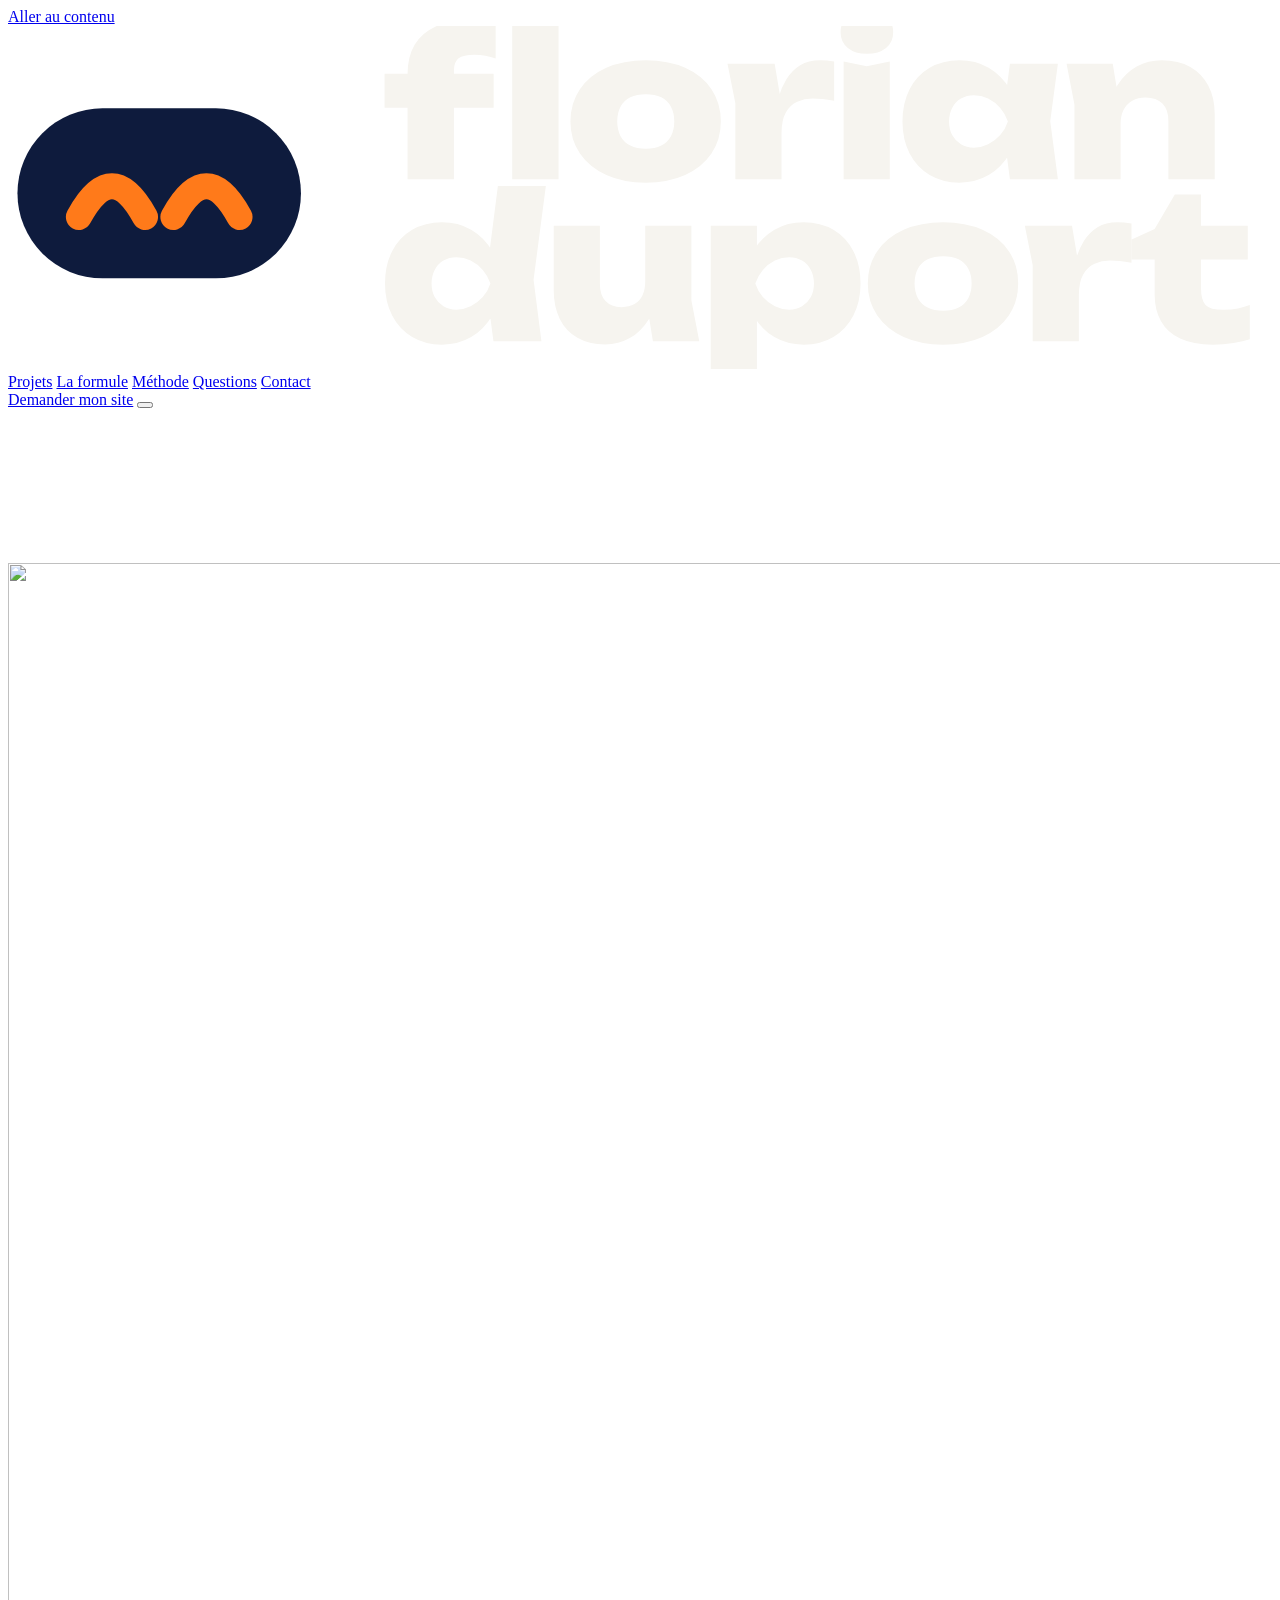
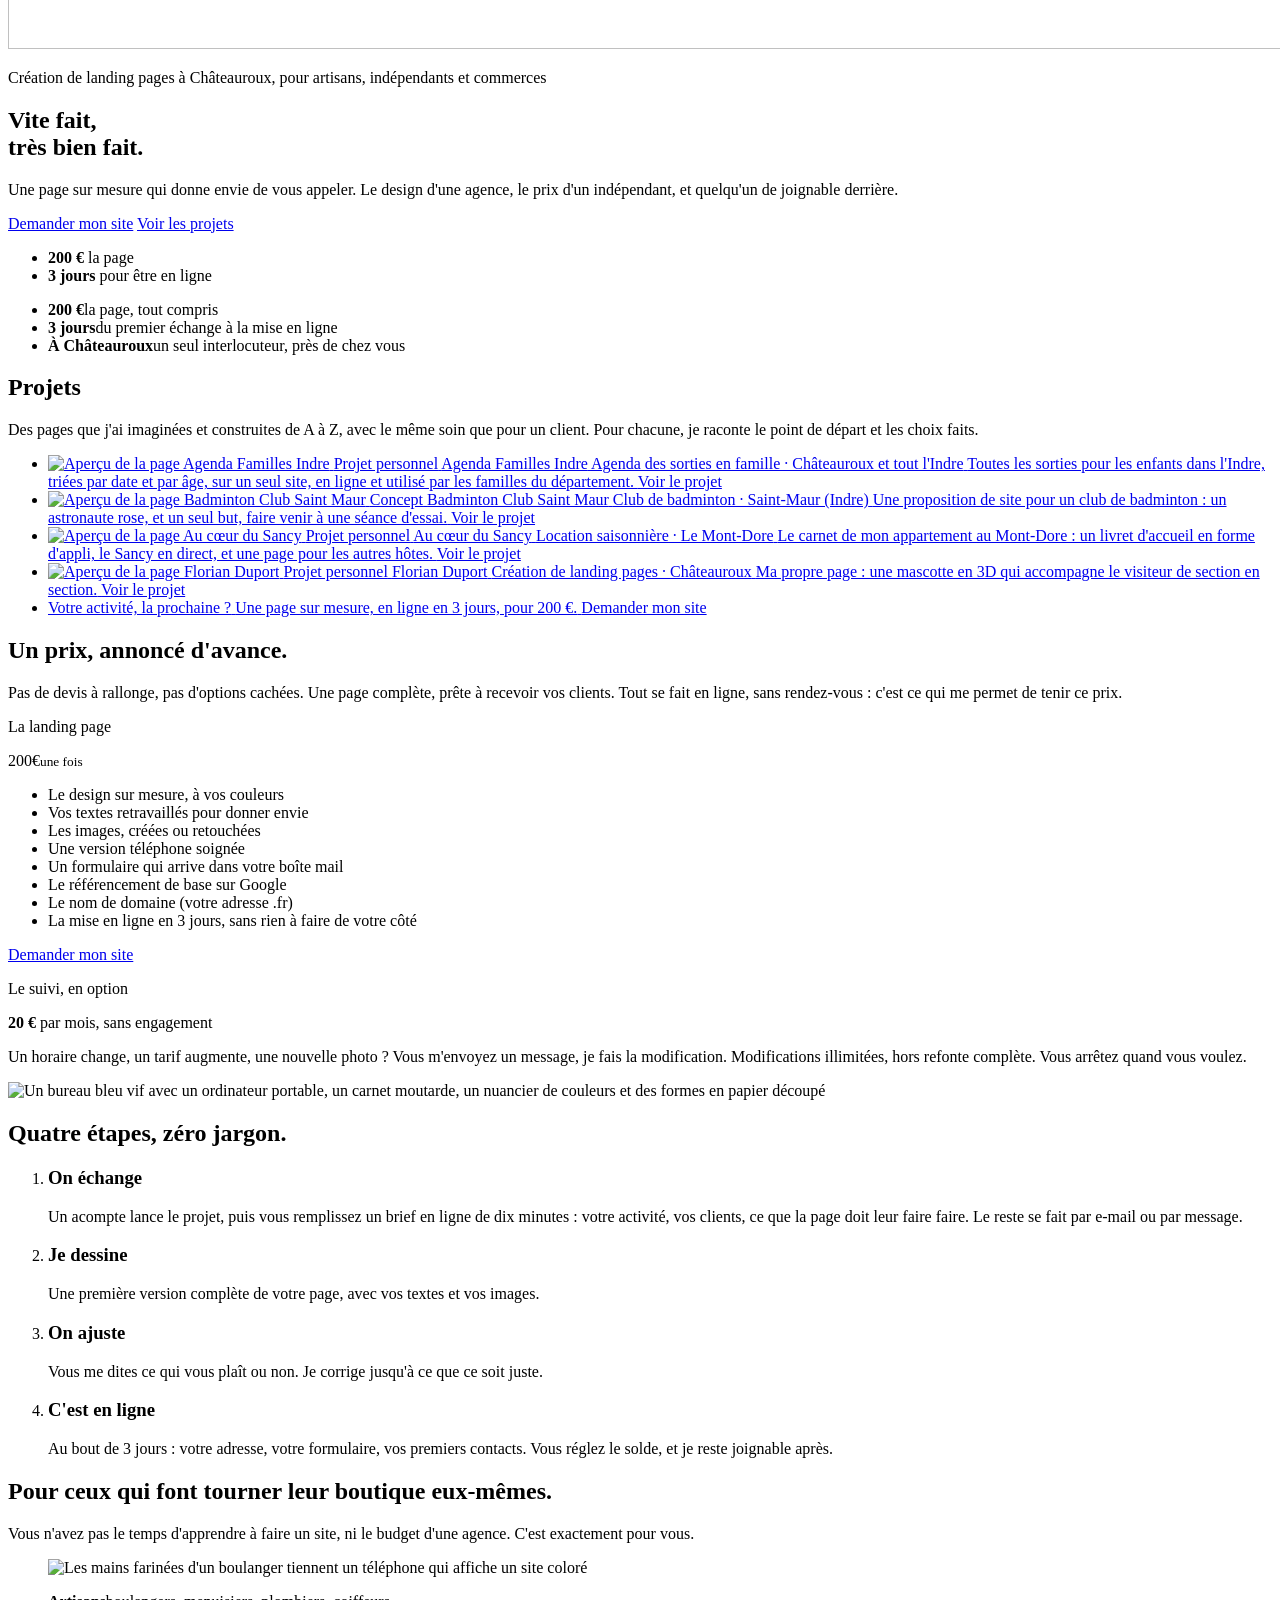
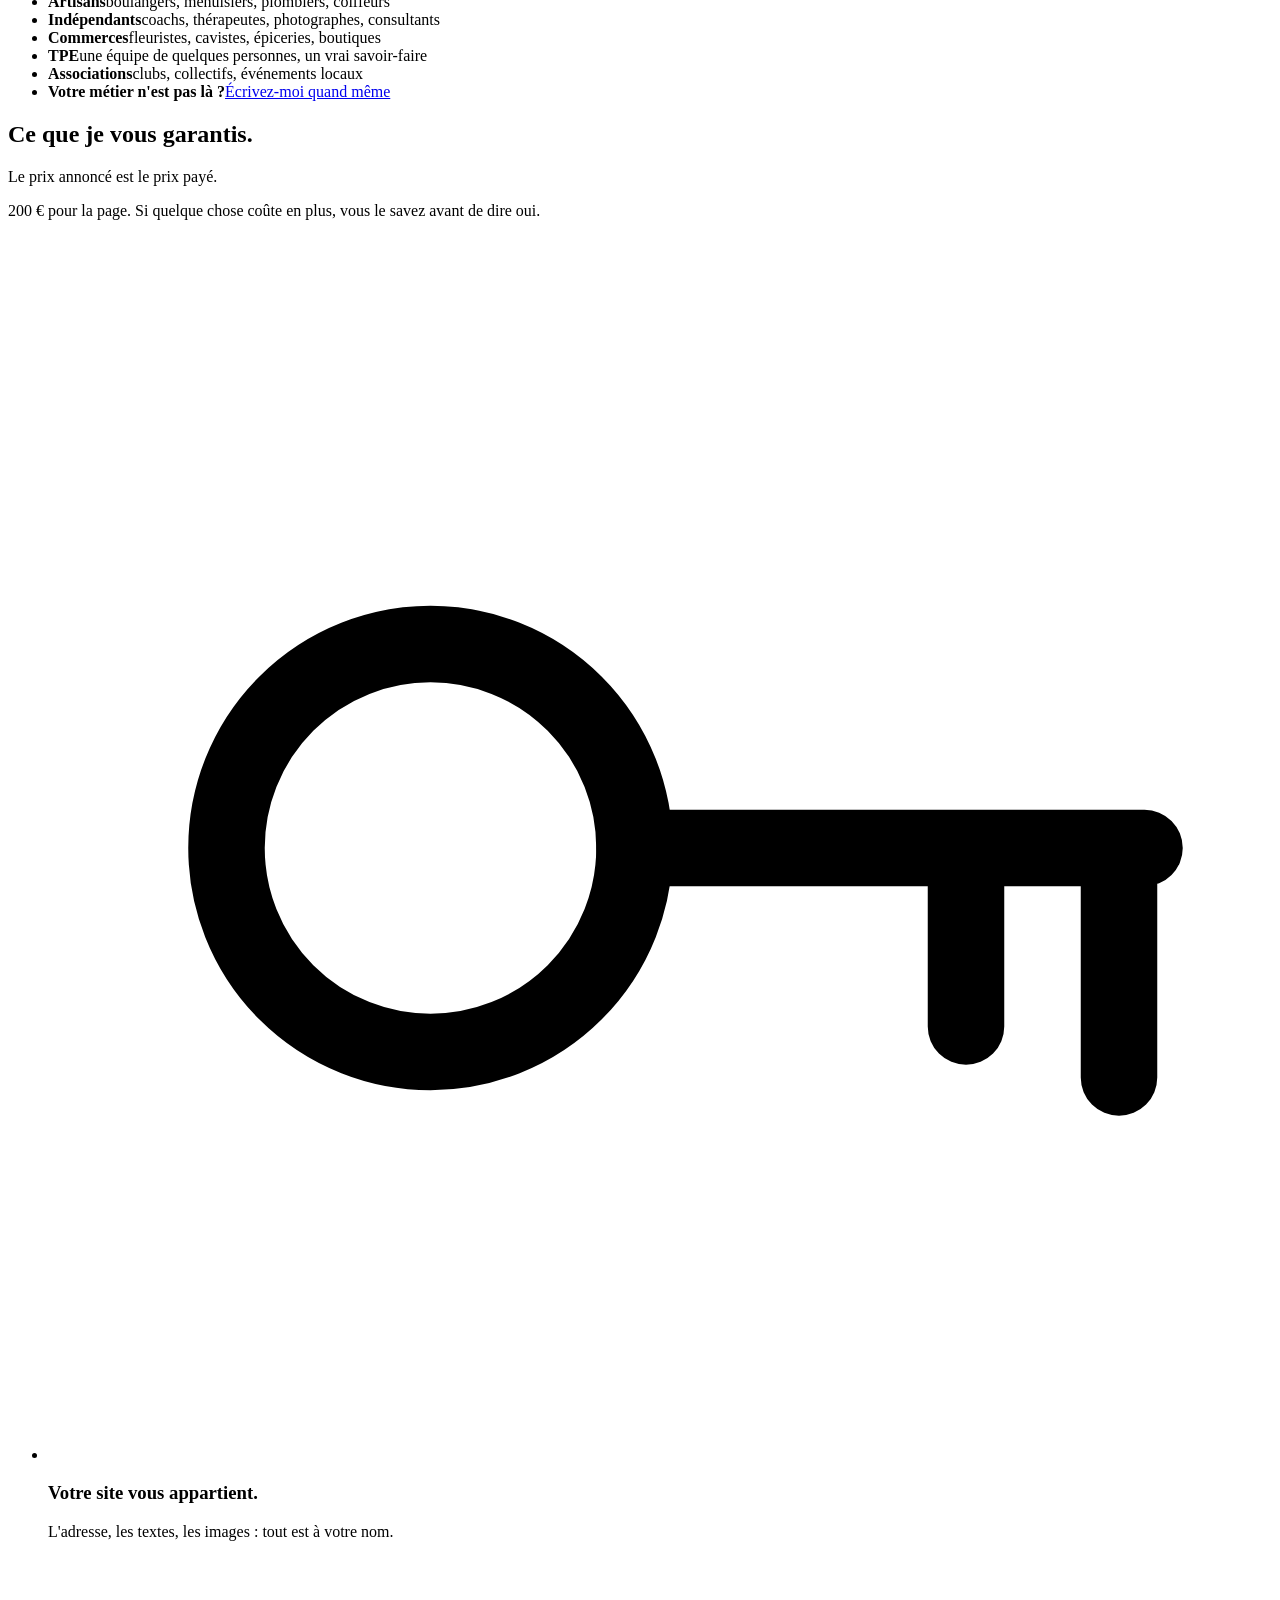
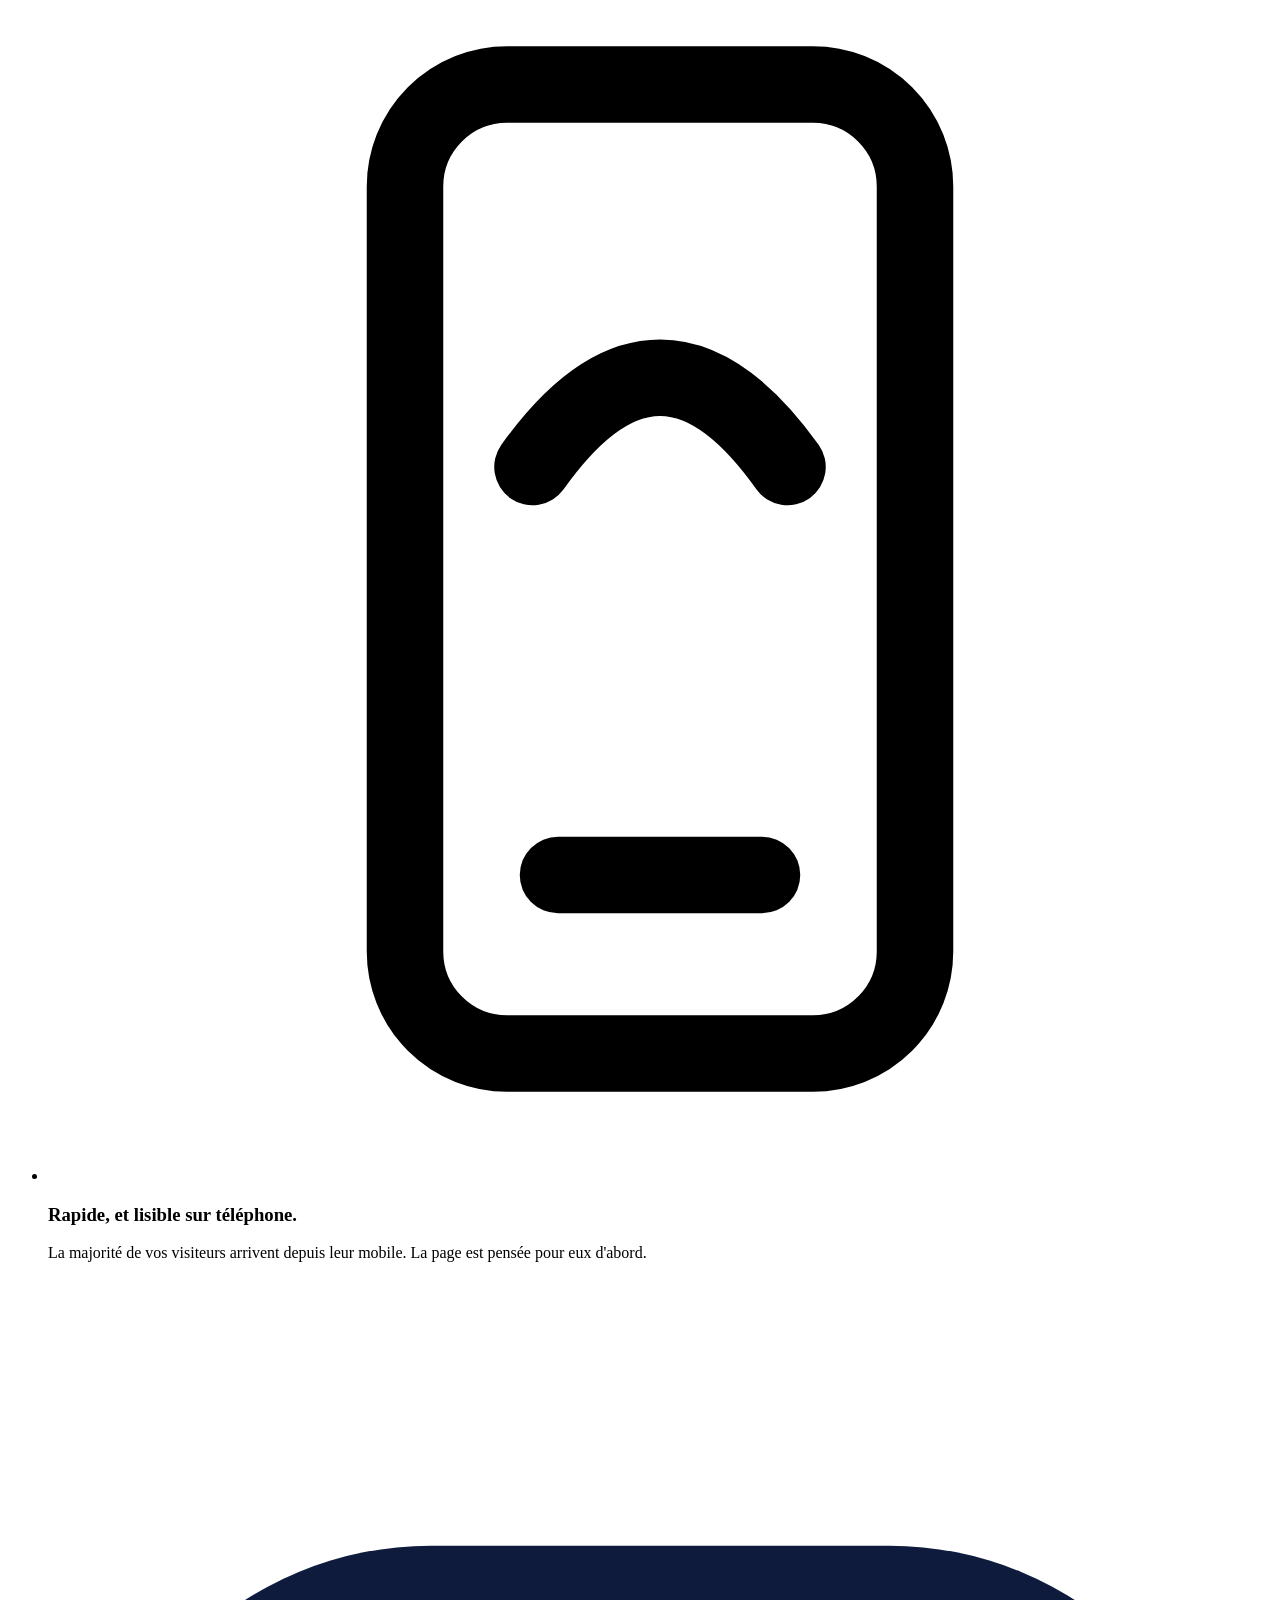
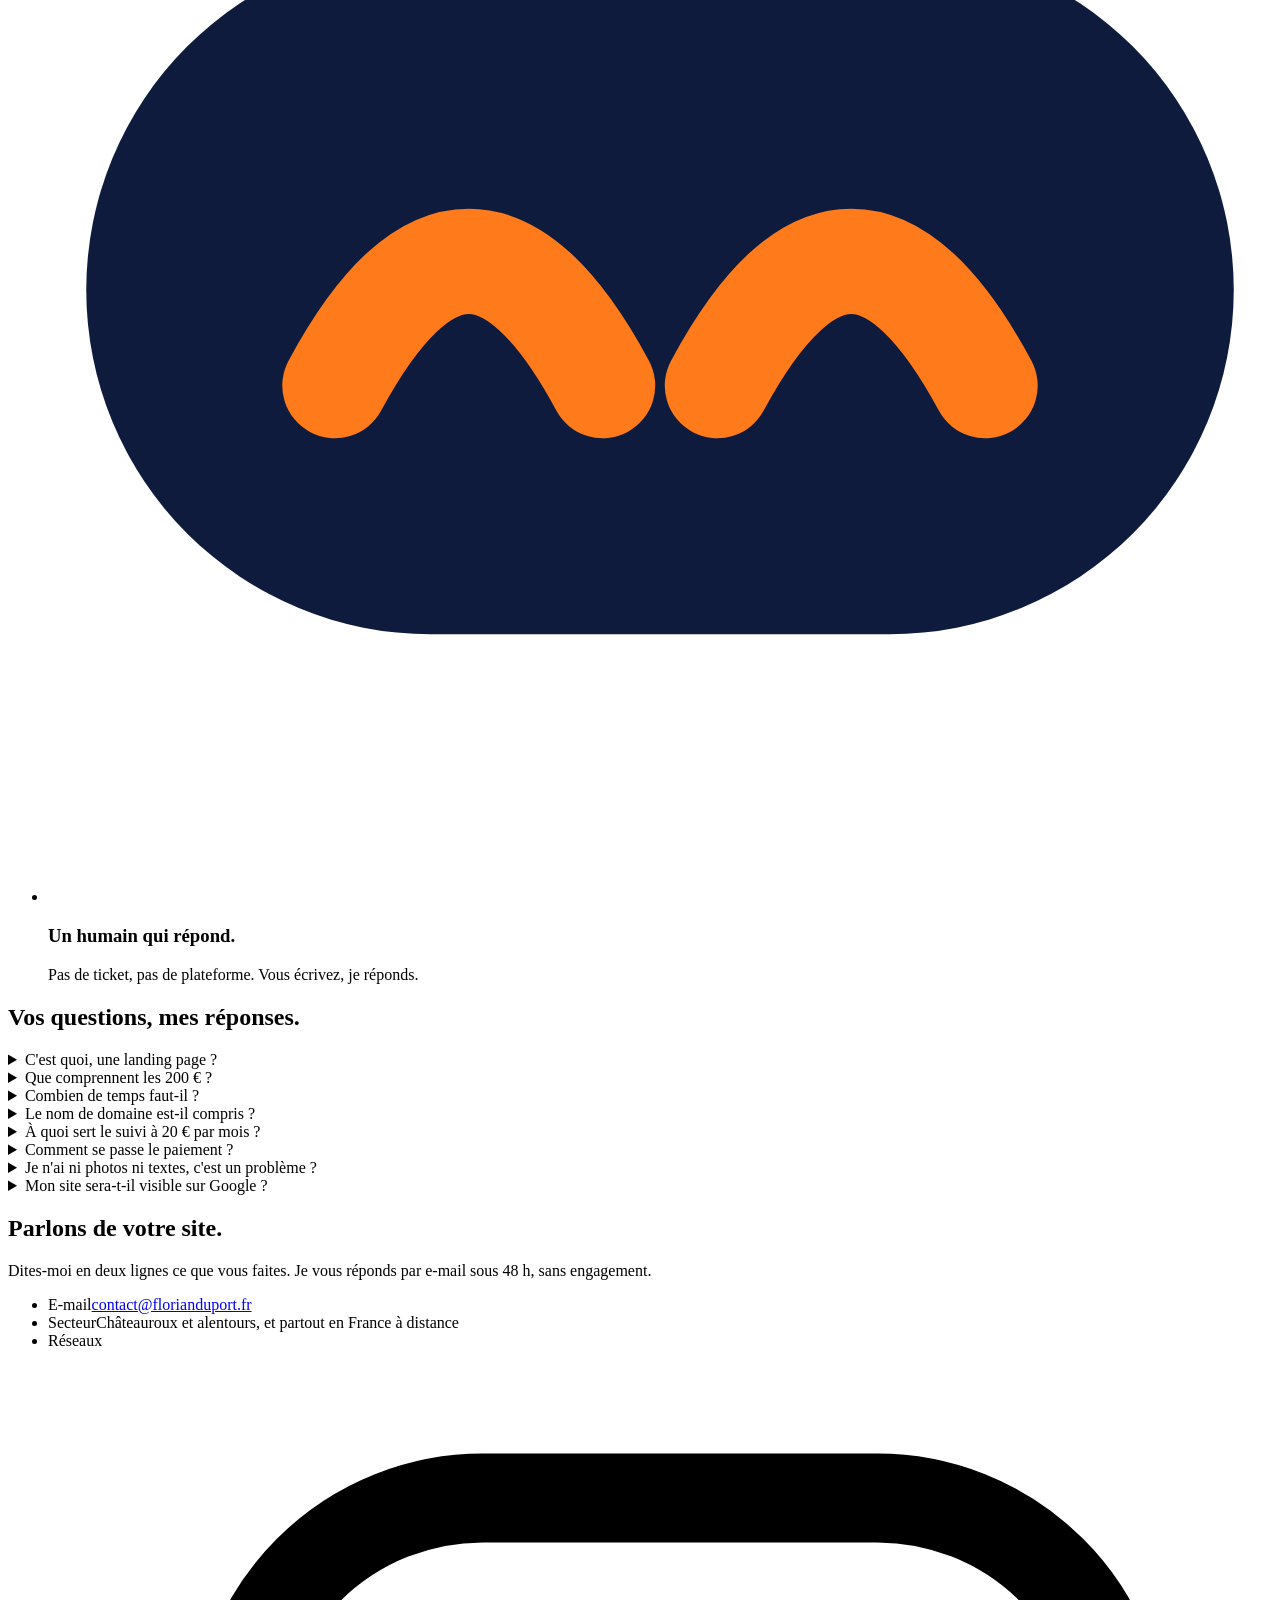
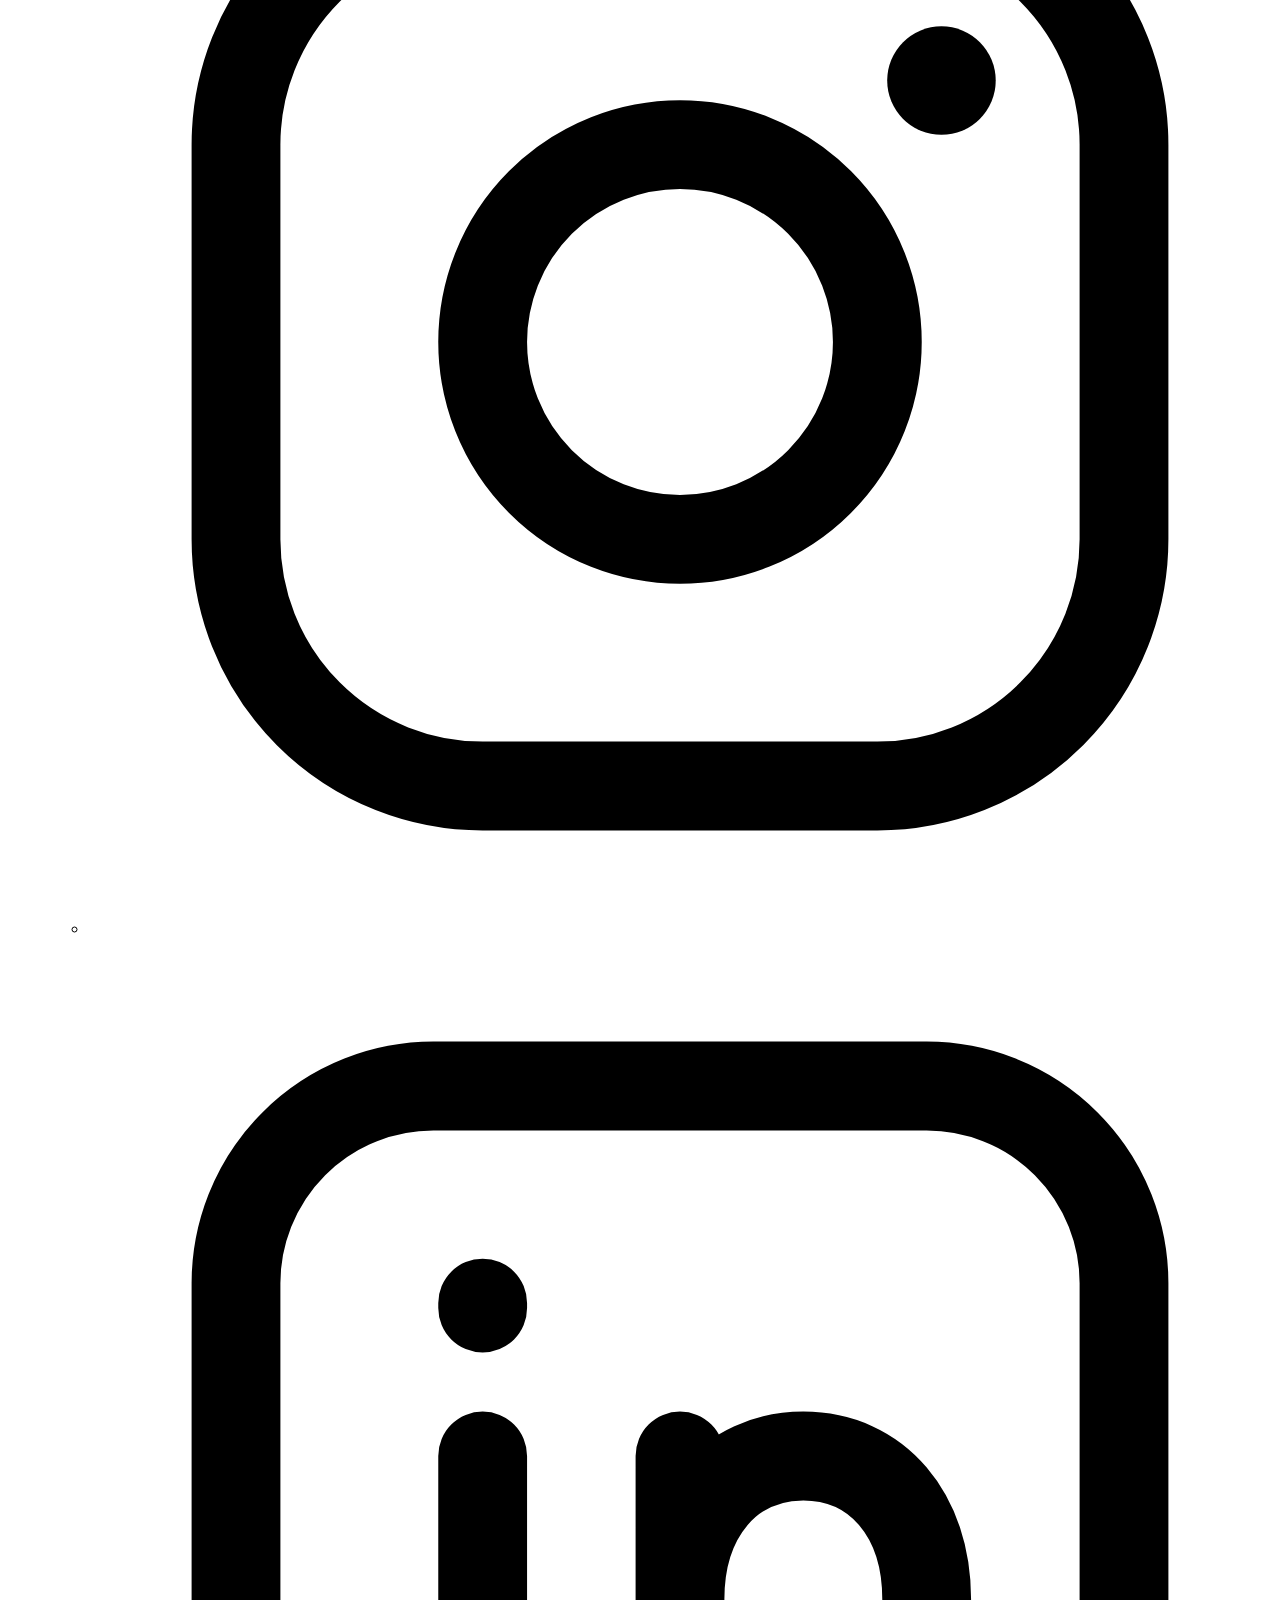
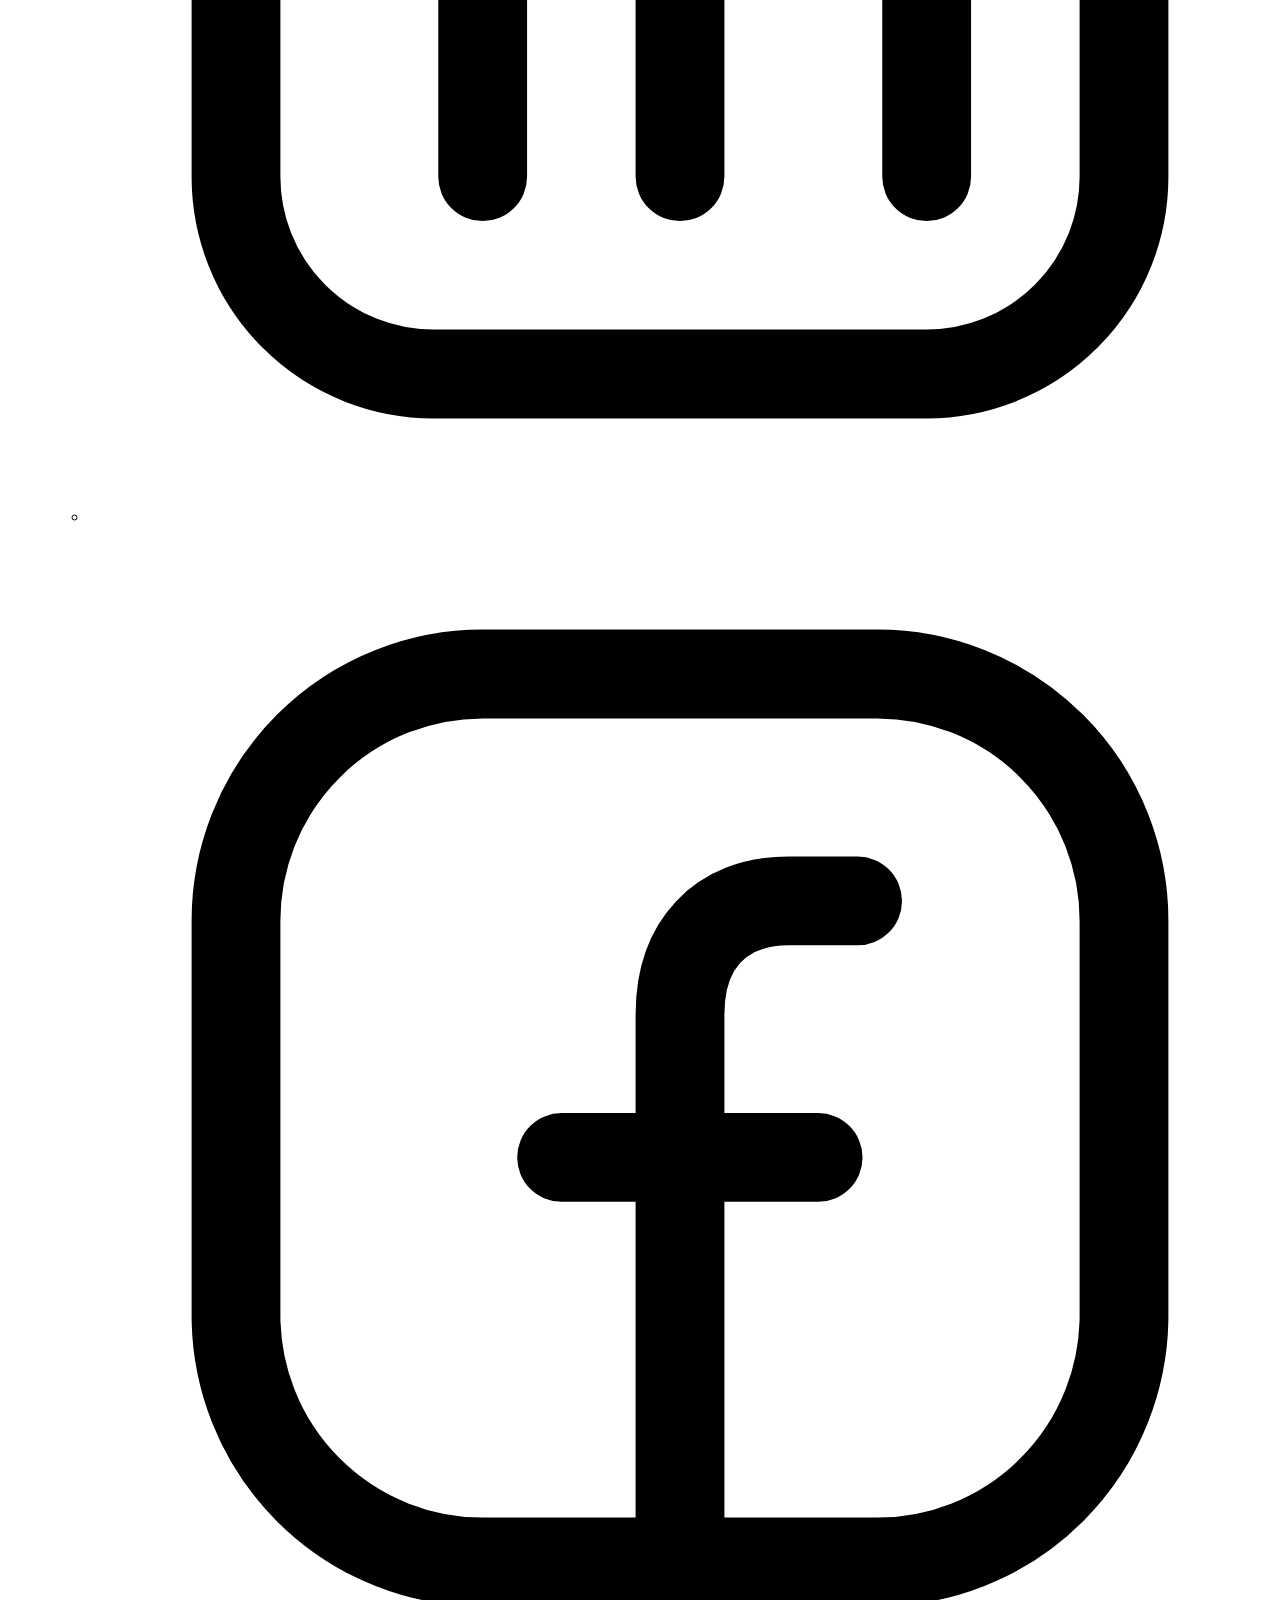
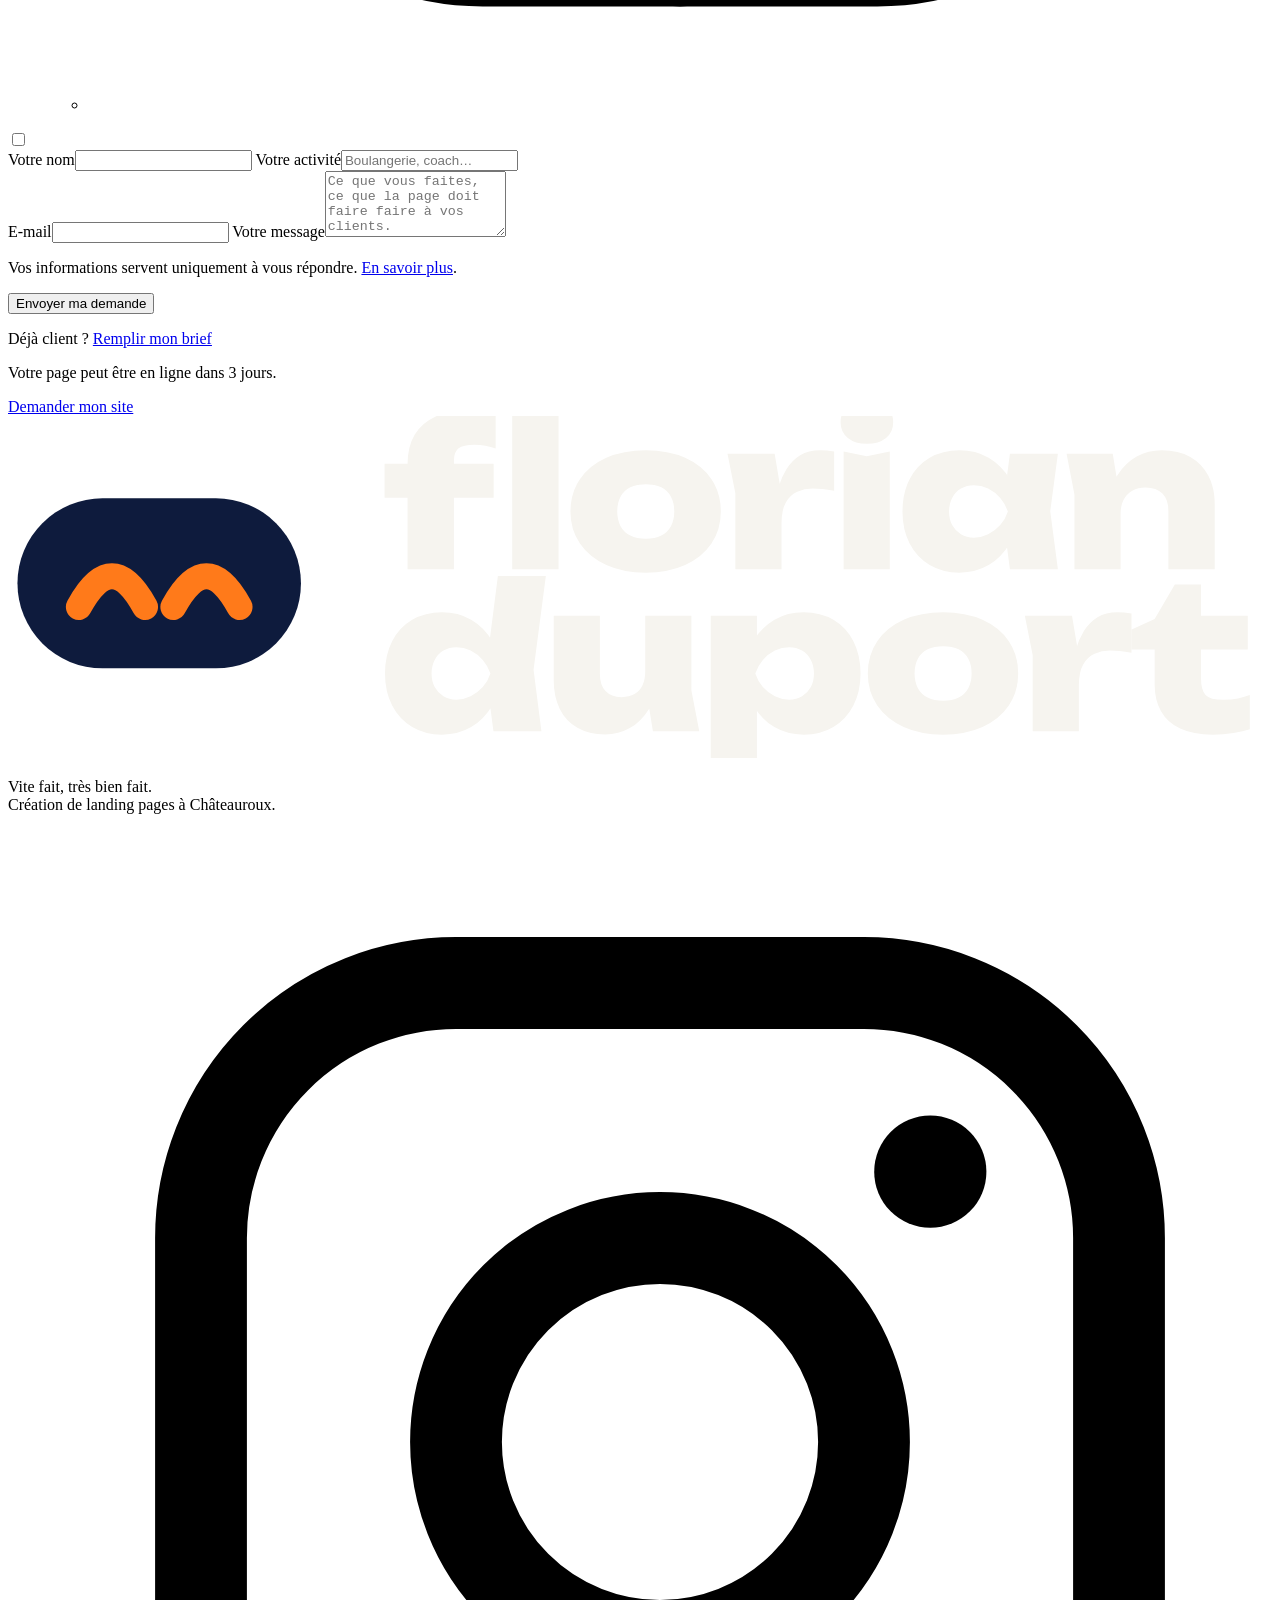
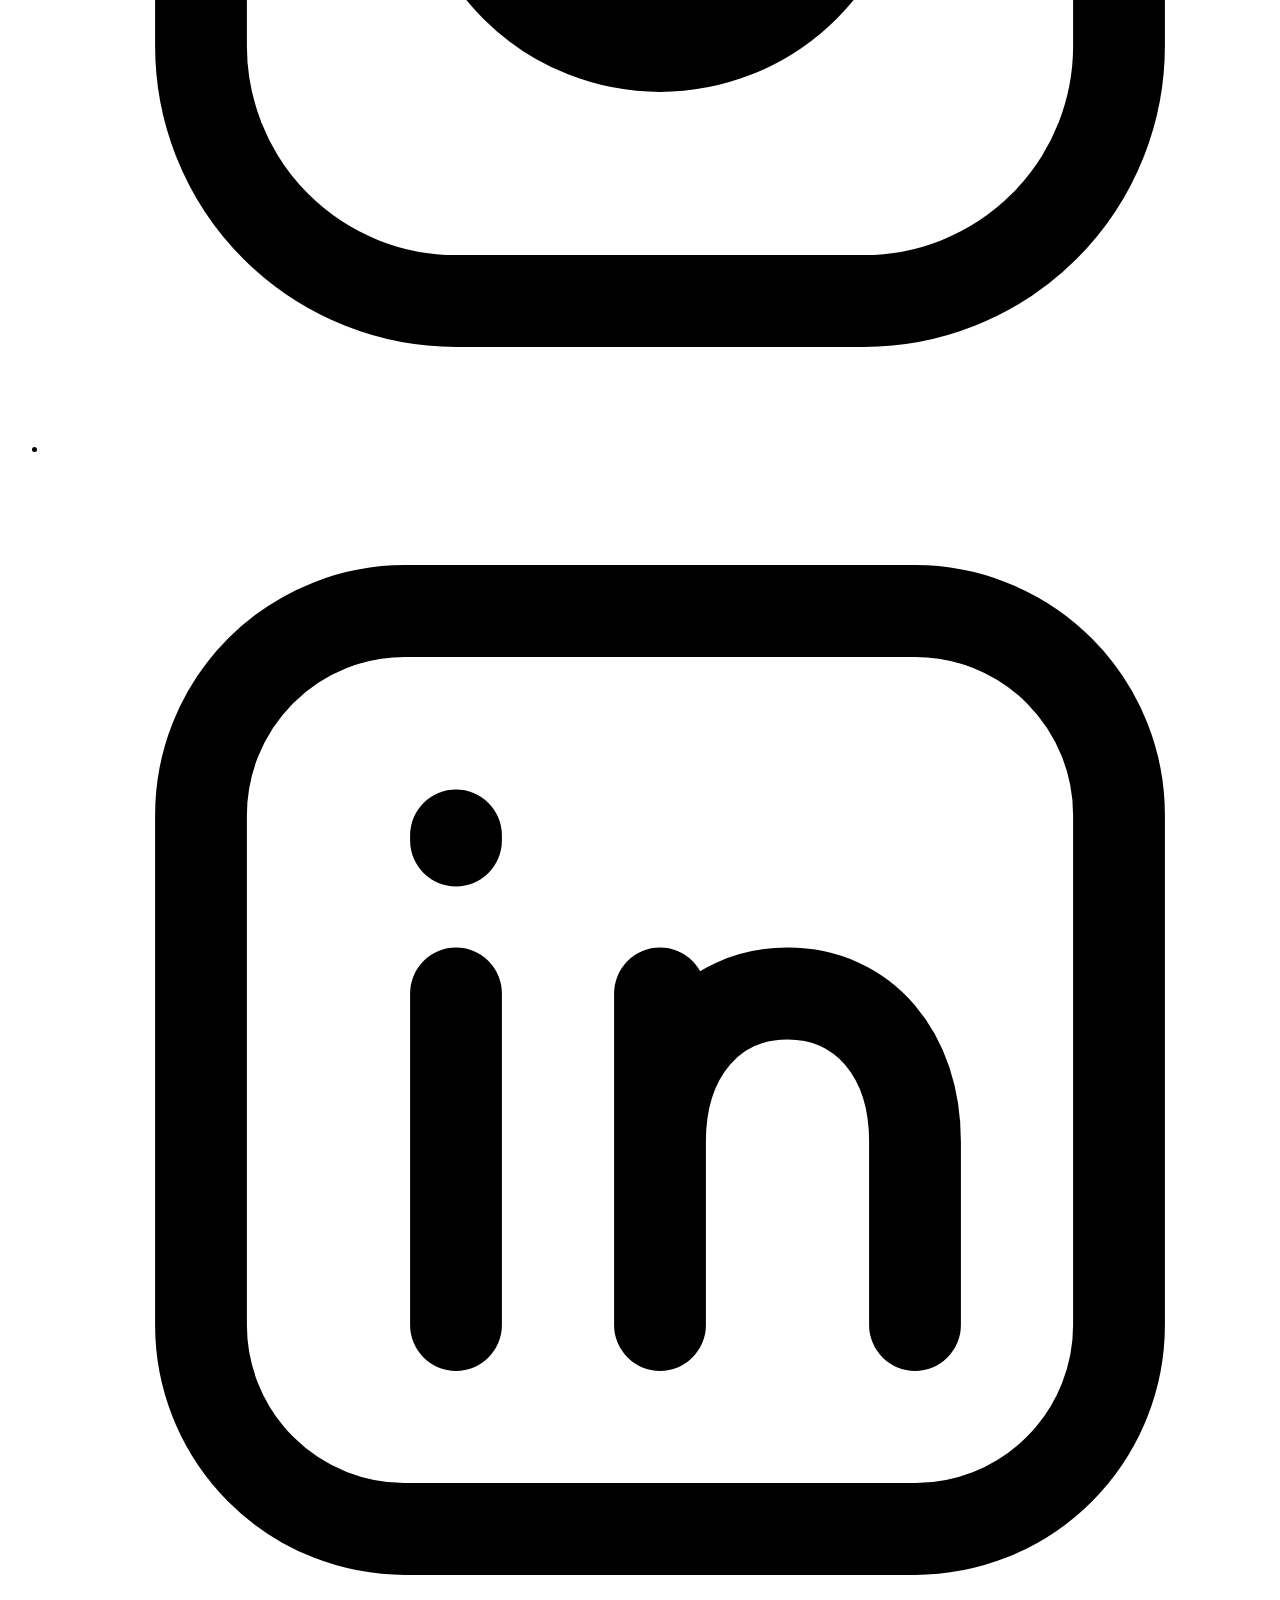
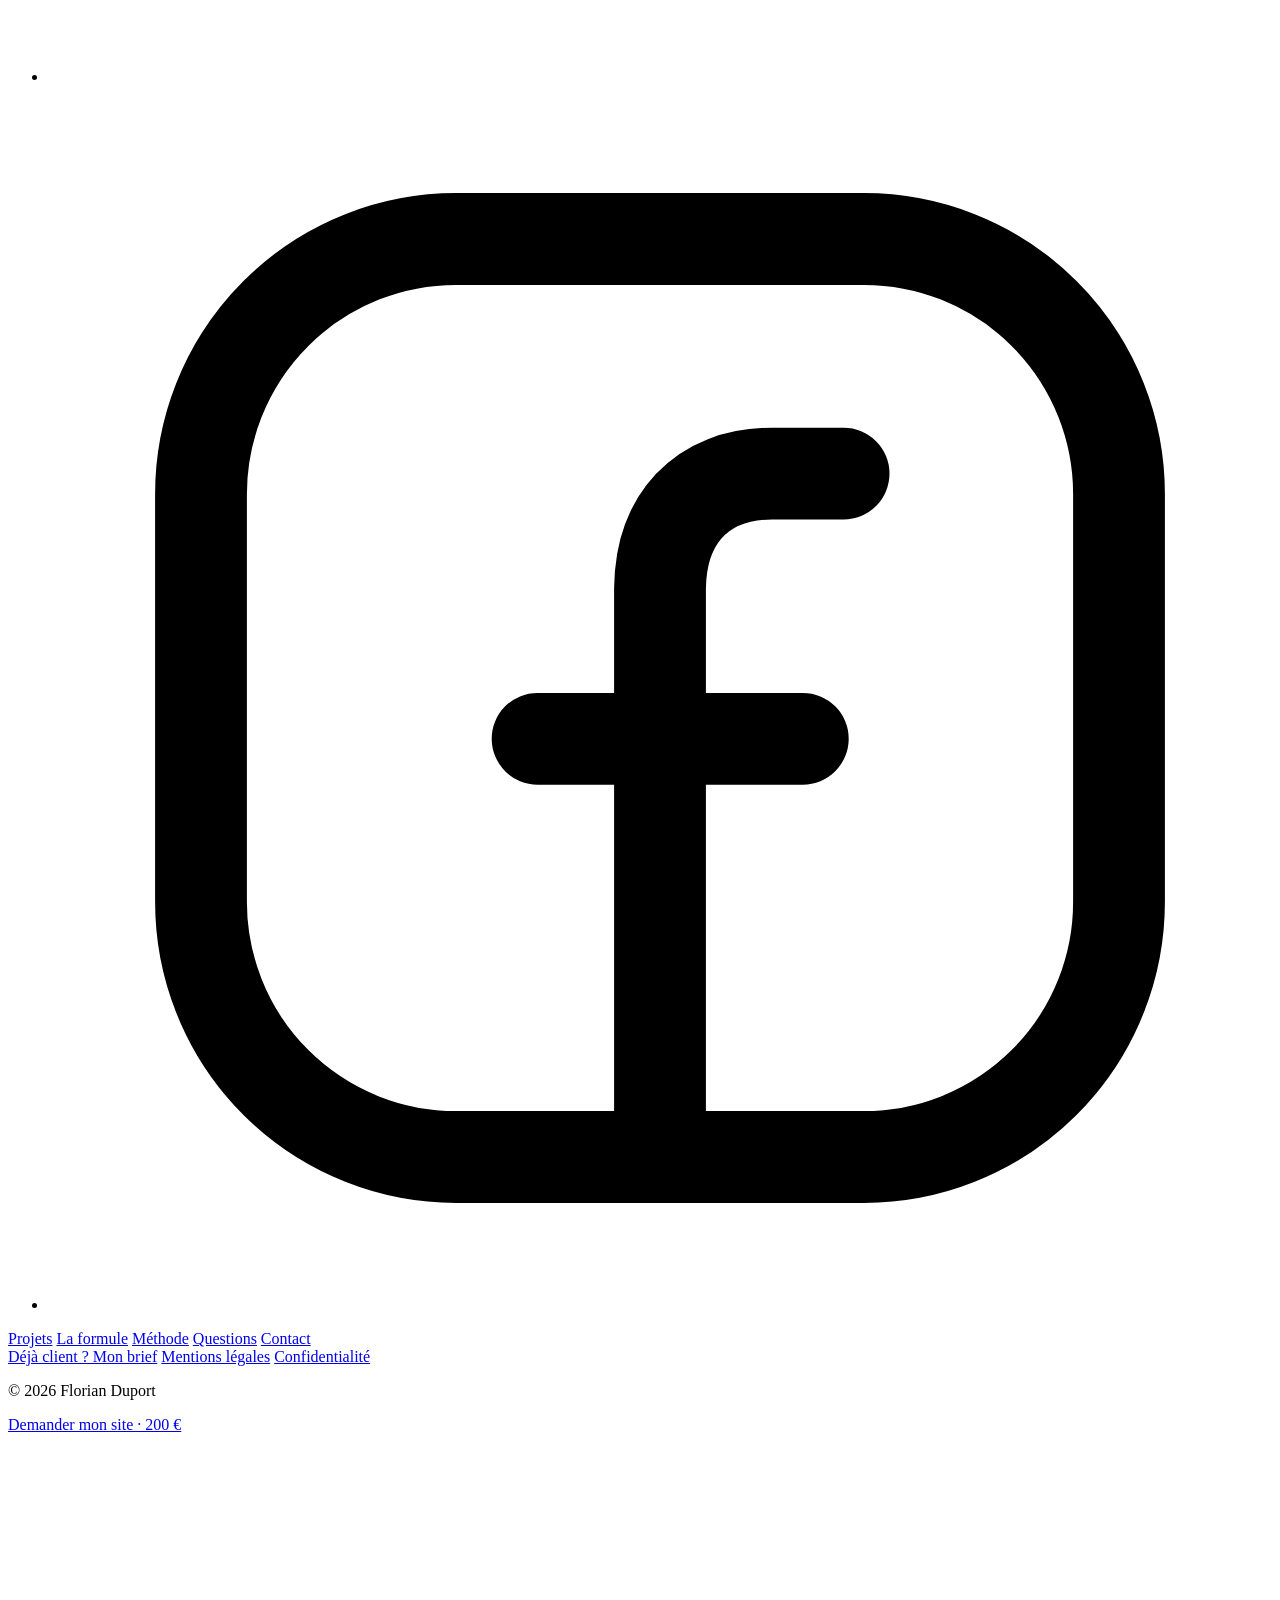
==== commit 1bd307a4: "Mise à jour du site (2026-10-30 11:36)" ====
--- a/index.html
+++ b/index.html
@@ -76,11 +76,11 @@
   </script>
  
-  <script type="module" crossorigin src="/site-florian-duport/assets/main-Bk0zoSP-.js"></script>
-  <link rel="modulepreload" crossorigin href="/site-florian-duport/assets/style-DIvI77lh.js">
+  <script type="module" crossorigin src="/site-florian-duport/assets/main-jg9EYZGG.js"></script>
+  <link rel="modulepreload" crossorigin href="/site-florian-duport/assets/style-8eABPI5H.js">
   <link rel="modulepreload" crossorigin href="/site-florian-duport/assets/SplitText-C9V_7PzE.js">
   <link rel="modulepreload" crossorigin href="/site-florian-duport/assets/config-A_VQIrrj.js">
-  <link rel="stylesheet" crossorigin href="/site-florian-duport/assets/style-CnhroeYZ.css">
+  <link rel="stylesheet" crossorigin href="/site-florian-duport/assets/style-Crum48Uy.css">
   <link rel="stylesheet" crossorigin href="/site-florian-duport/assets/SplitText-DDeX4yY-.css">
 </head>
 <body>
@@ -159,7 +159,7 @@
     <section class="section section--navy works" id="projets" aria-labelledby="works-title">
       <div class="wrap">
         <div class="works__head">
-          <h2 id="works-title" class="h2">Projets</h2>
+          <h2 id="works-title" class="h2">Projets<span class="paper-cluster" aria-hidden="true"><i class="paper paper--disc"></i><i class="paper paper--arch"></i><i class="paper paper--pill"></i></span></h2>
           <p class="lead">Des pages que j'ai imaginées et construites de A à Z, avec le même soin que pour un client. Pour chacune, je raconte le point de départ et les choix faits.</p>
         </div>
 
@@ -285,35 +285,28 @@
 
     <!-- POUR QUI -->
     <section class="section section--blue who" id="pour-qui" aria-labelledby="who-title">
-      <div class="wrap who__wrap">
+      <div class="wrap who__top">
         <div class="who__body">
           <h2 id="who-title" class="h2">Pour ceux qui font tourner leur boutique eux-mêmes.</h2>
           <p class="lead">Vous n'avez pas le temps d'apprendre à faire un site, ni le budget d'une agence. C'est exactement pour vous.</p>
-          <ul class="who__list">
-            <li><strong>Artisans</strong><span>boulangers, menuisiers, plombiers, coiffeurs</span></li>
-            <li><strong>Indépendants</strong><span>coachs, thérapeutes, photographes, consultants</span></li>
-            <li><strong>Commerces de proximité</strong><span>fleuristes, cavistes, épiceries, boutiques</span></li>
-            <li><strong>TPE</strong><span>une équipe de quelques personnes, un vrai savoir-faire</span></li>
-            <li><strong>Associations</strong><span>clubs, collectifs, événements locaux</span></li>
-          </ul>
-        </div>
-        <div class="who__photos">
-          <figure class="who__photo who__photo--a reveal">
-            <picture>
-              <source type="image/avif" srcset="/site-florian-duport/img/life-1-600.avif 600w, /site-florian-duport/img/life-1-1000.avif 1000w" sizes="(max-width: 900px) 60vw, 26vw" />
-              <source type="image/webp" srcset="/site-florian-duport/img/life-1-600.webp 600w, /site-florian-duport/img/life-1-1000.webp 1000w" sizes="(max-width: 900px) 60vw, 26vw" />
-              <img src="/site-florian-duport/img/life-1.jpg" alt="Les mains farinées d'un boulanger tiennent un téléphone qui affiche un site coloré" width="1000" height="1250" loading="lazy" decoding="async" />
-            </picture>
-          </figure>
-          <figure class="who__photo who__photo--b reveal">
-            <picture>
-              <source type="image/avif" srcset="/site-florian-duport/img/life-2-600.avif 600w, /site-florian-duport/img/life-2-1000.avif 1000w" sizes="(max-width: 900px) 55vw, 22vw" />
-              <source type="image/webp" srcset="/site-florian-duport/img/life-2-600.webp 600w, /site-florian-duport/img/life-2-1000.webp 1000w" sizes="(max-width: 900px) 55vw, 22vw" />
-              <img src="/site-florian-duport/img/life-2.jpg" alt="Une fleuriste, de dos, consulte son site sur un ordinateur posé sur son comptoir" width="1000" height="1250" loading="lazy" decoding="async" />
-            </picture>
-          </figure>
-        </div>
-      </div>
+        </div>
+        <figure class="who__photo reveal">
+          <picture>
+            <source type="image/avif" srcset="/site-florian-duport/img/life-1-600.avif 600w, /site-florian-duport/img/life-1-1000.avif 1000w" sizes="(max-width: 900px) 100vw, 50vw" />
+            <source type="image/webp" srcset="/site-florian-duport/img/life-1-600.webp 600w, /site-florian-duport/img/life-1-1000.webp 1000w" sizes="(max-width: 900px) 100vw, 50vw" />
+            <img src="/site-florian-duport/img/life-1.jpg" alt="Les mains farinées d'un boulanger tiennent un téléphone qui affiche un site coloré" width="1000" height="1250" loading="lazy" decoding="async" />
+          </picture>
+          <span class="paper paper--arch who__paper" aria-hidden="true"></span>
+        </figure>
+      </div>
+      <ul class="wrap who__band" role="list">
+        <li><strong>Artisans</strong><span>boulangers, menuisiers, plombiers, coiffeurs</span></li>
+        <li><strong>Indépendants</strong><span>coachs, thérapeutes, photographes, consultants</span></li>
+        <li><strong>Commerces</strong><span>fleuristes, cavistes, épiceries, boutiques</span></li>
+        <li><strong>TPE</strong><span>une équipe de quelques personnes, un vrai savoir-faire</span></li>
+        <li><strong>Associations</strong><span>clubs, collectifs, événements locaux</span></li>
+        <li class="who__you"><strong>Votre métier n'est pas là&nbsp;?</strong><a class="link-arrow" href="#contact">Écrivez-moi quand même</a></li>
+      </ul>
     </section>
 
     <!-- ENGAGEMENTS -->
@@ -403,6 +396,7 @@
   <footer class="footer">
     <div class="wrap footer__call">
       <div>
+        <span class="paper-cluster" aria-hidden="true"><i class="paper paper--disc"></i><i class="paper paper--arch"></i><i class="paper paper--pill"></i></span>
         <p class="footer__big">Votre page peut être en ligne dans 3 jours.</p>
         <a class="btn btn--primary btn--lg" href="#contact" data-cta>Demander mon site</a>
       </div>
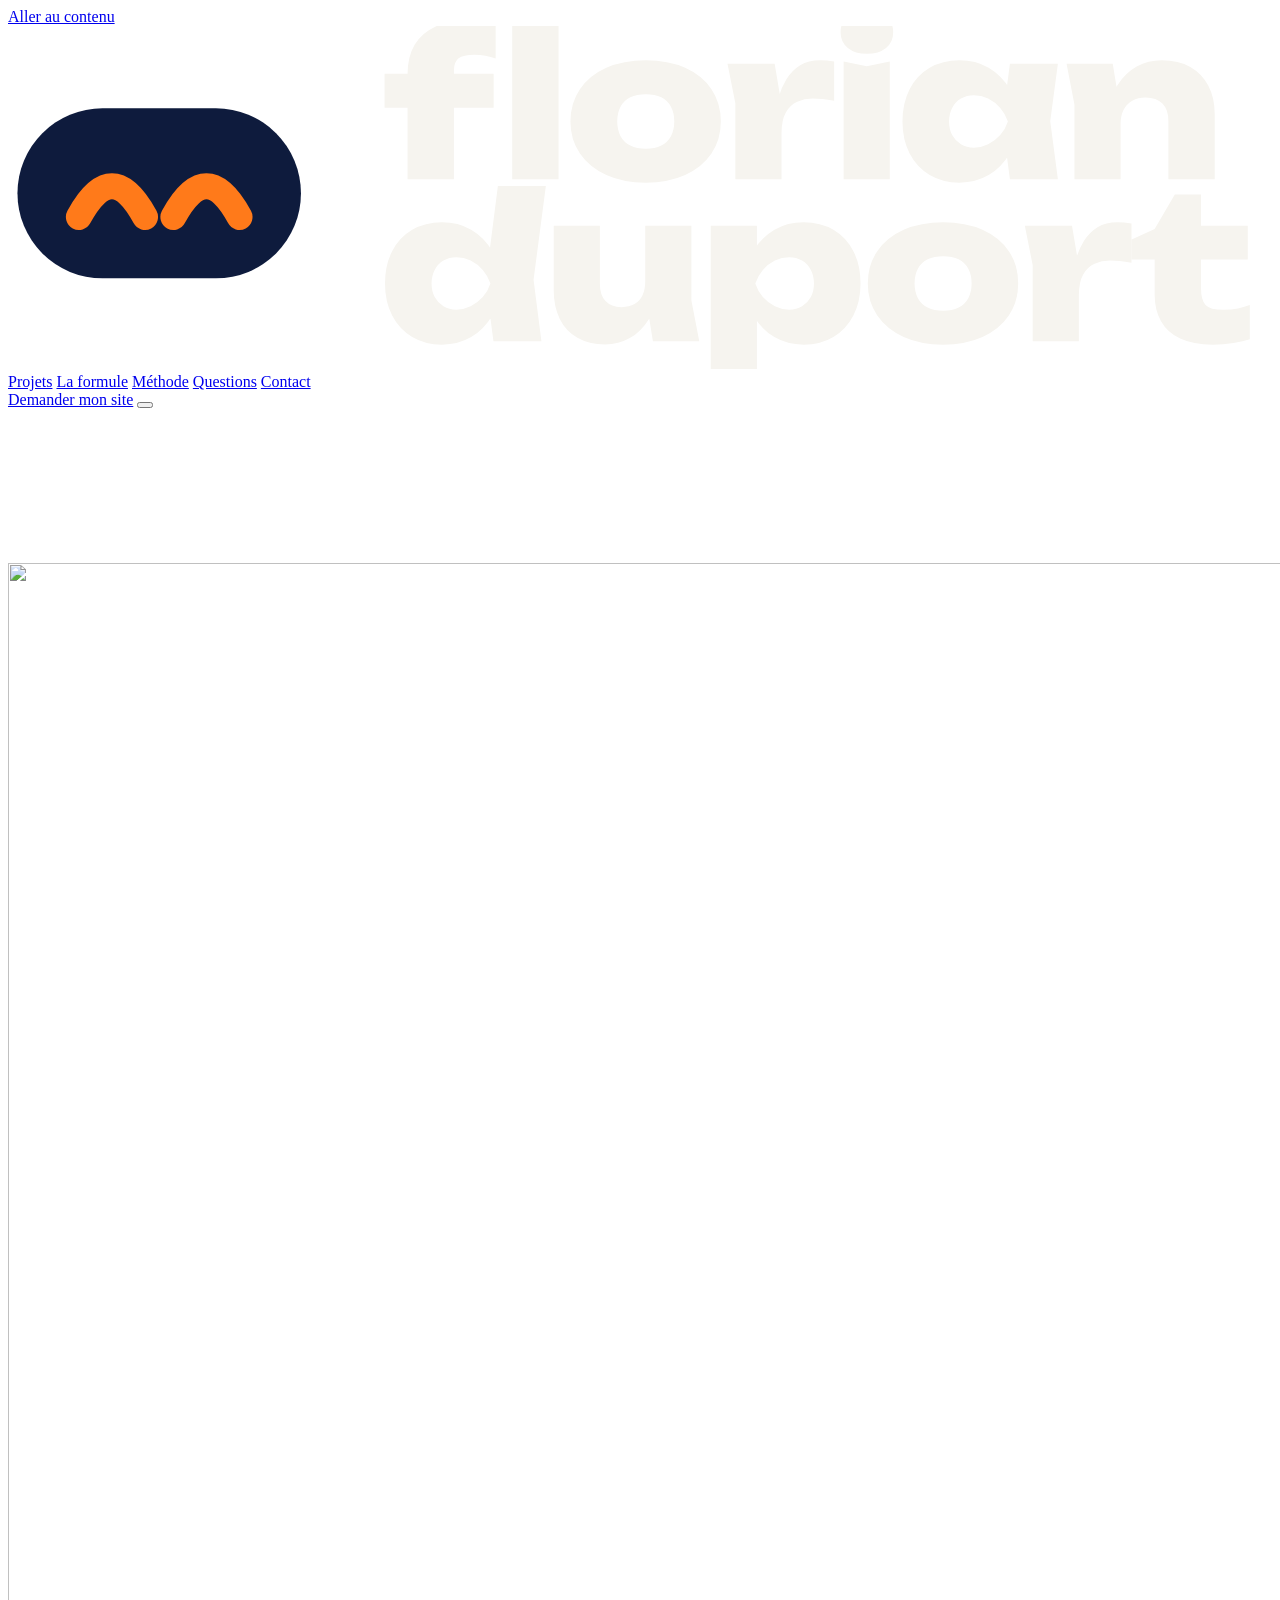
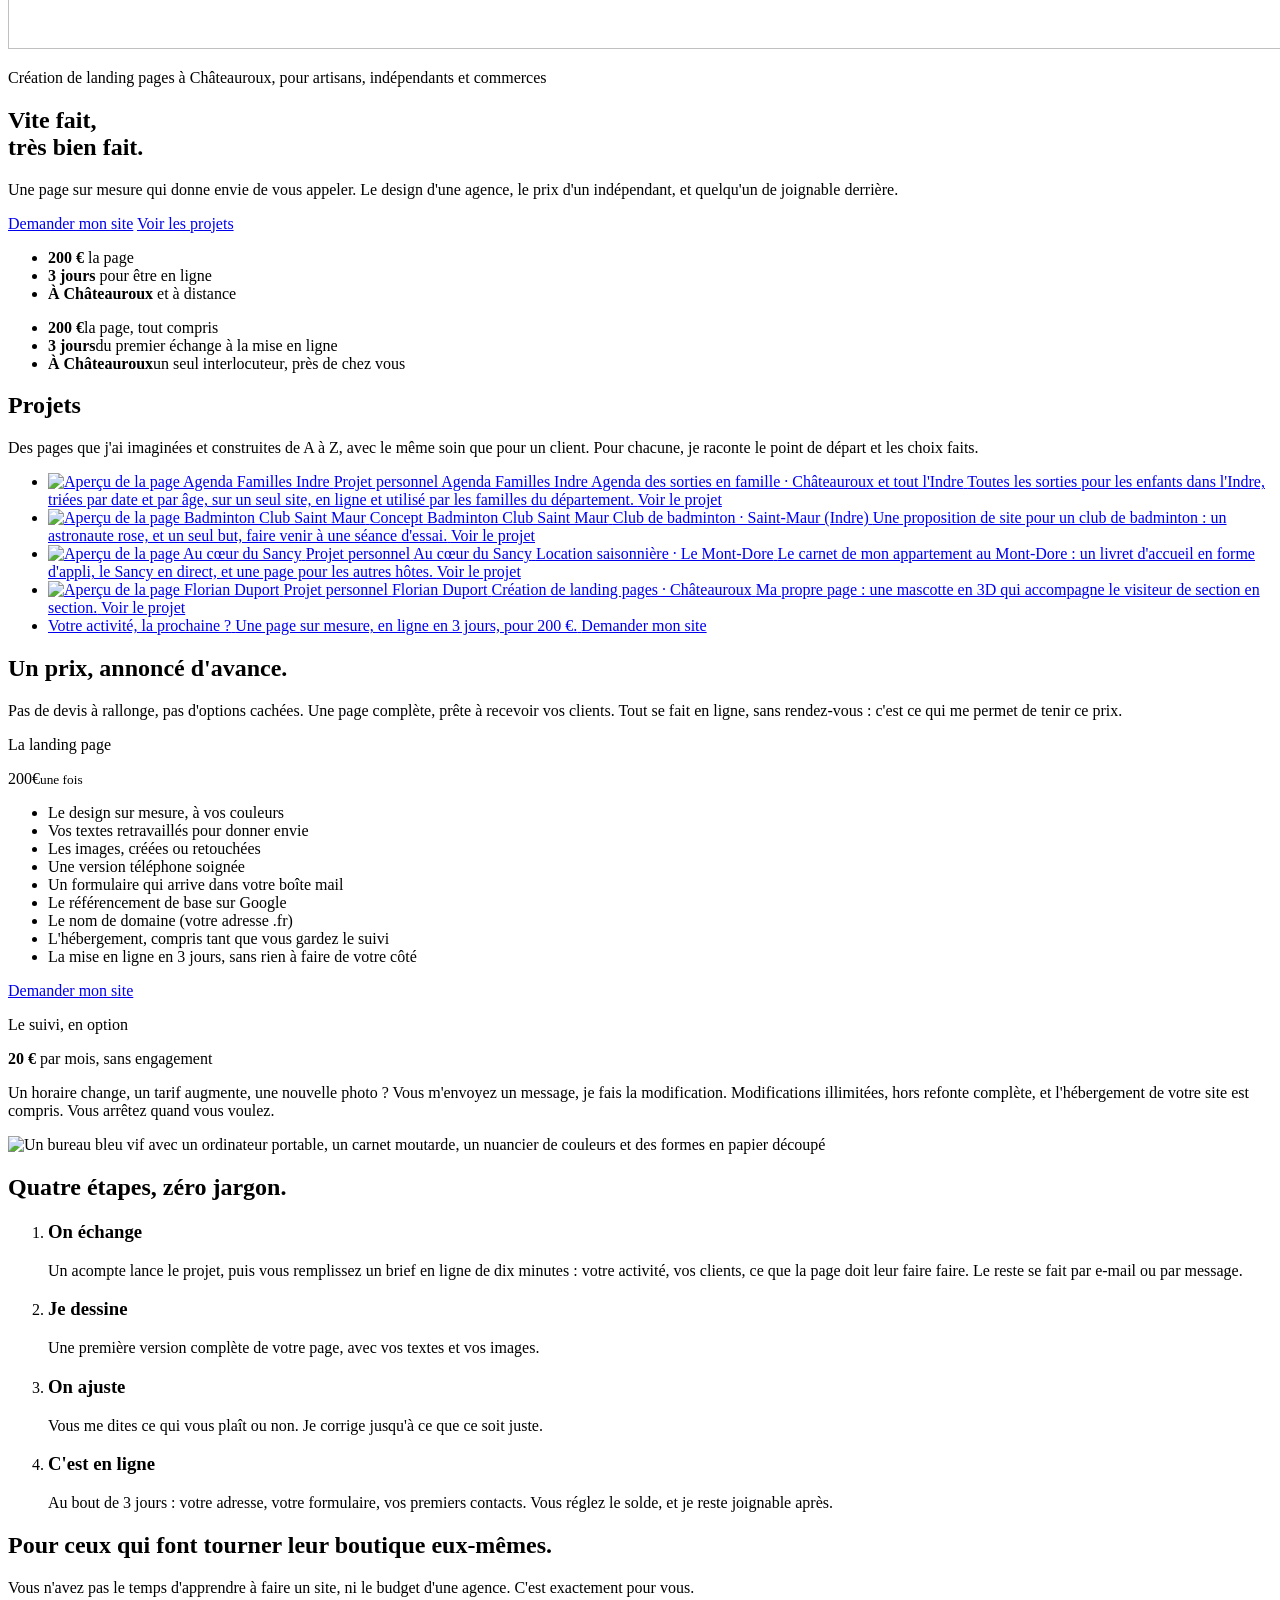
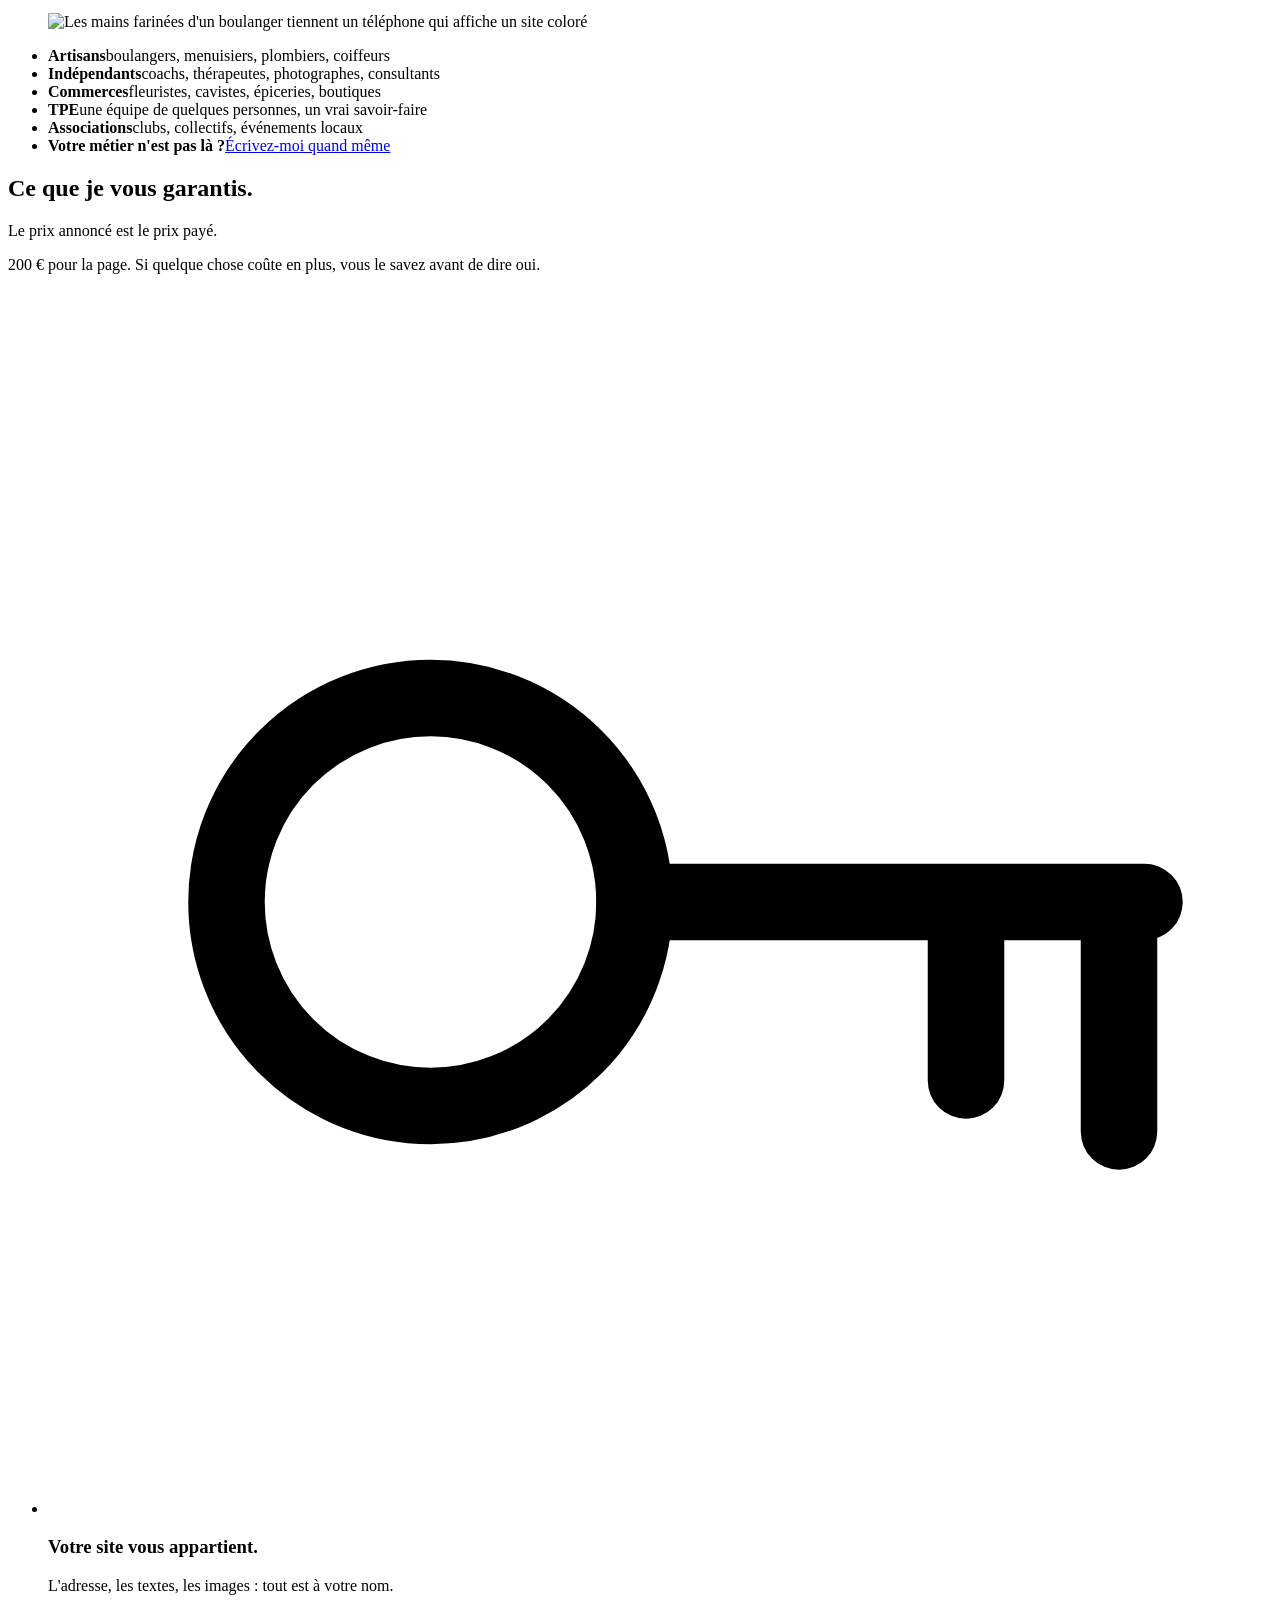
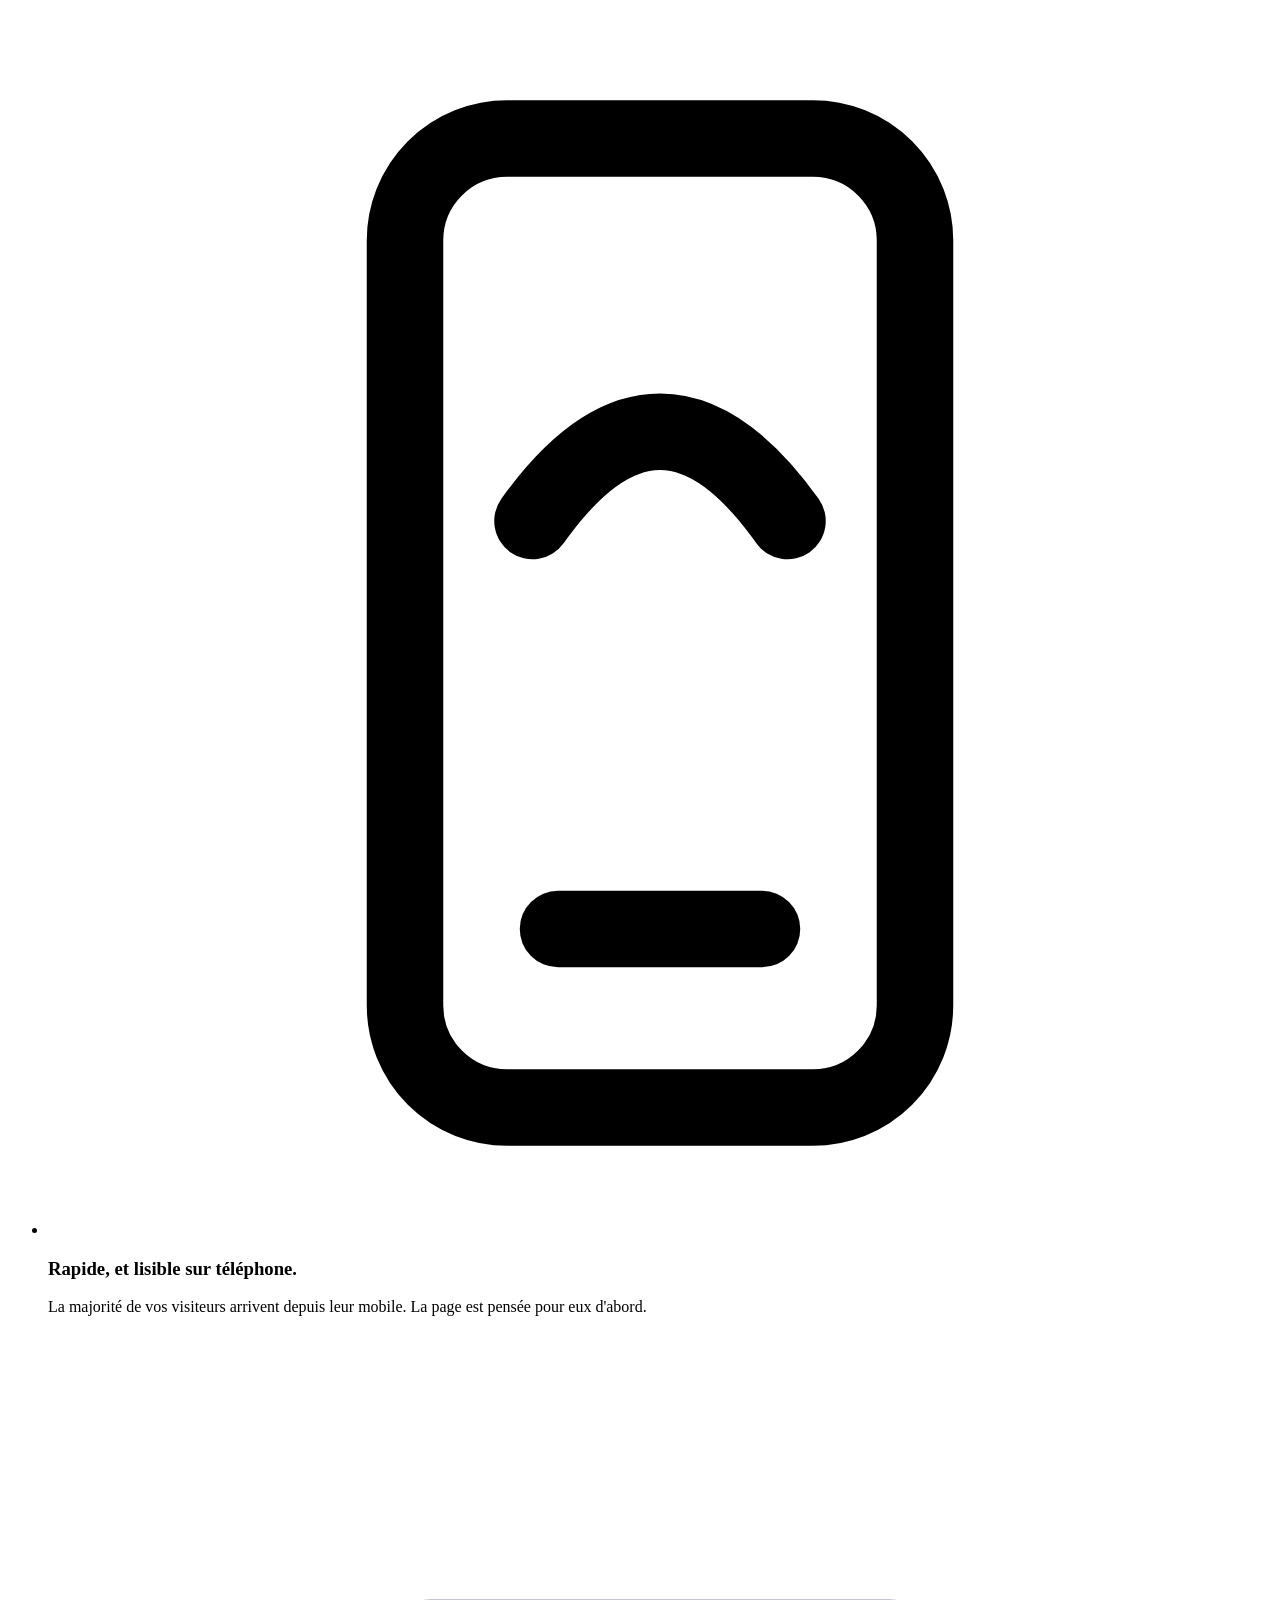
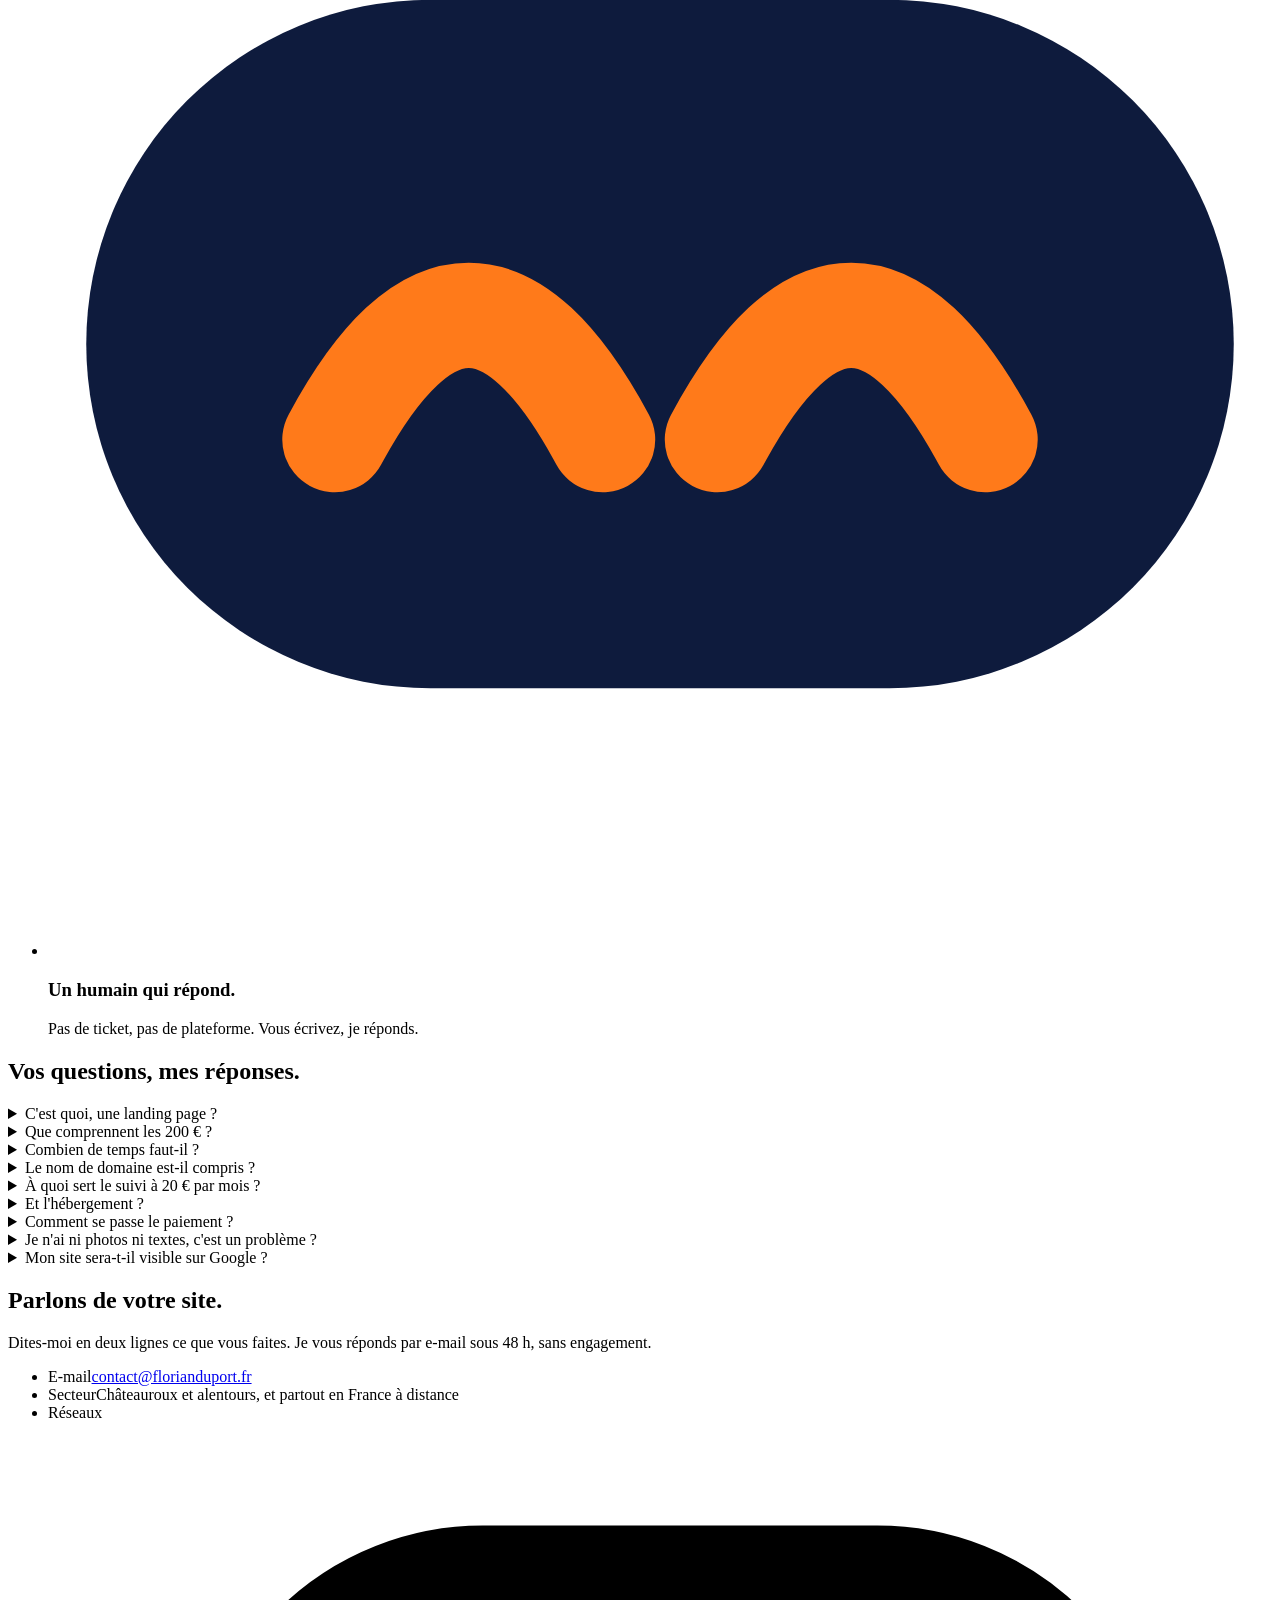
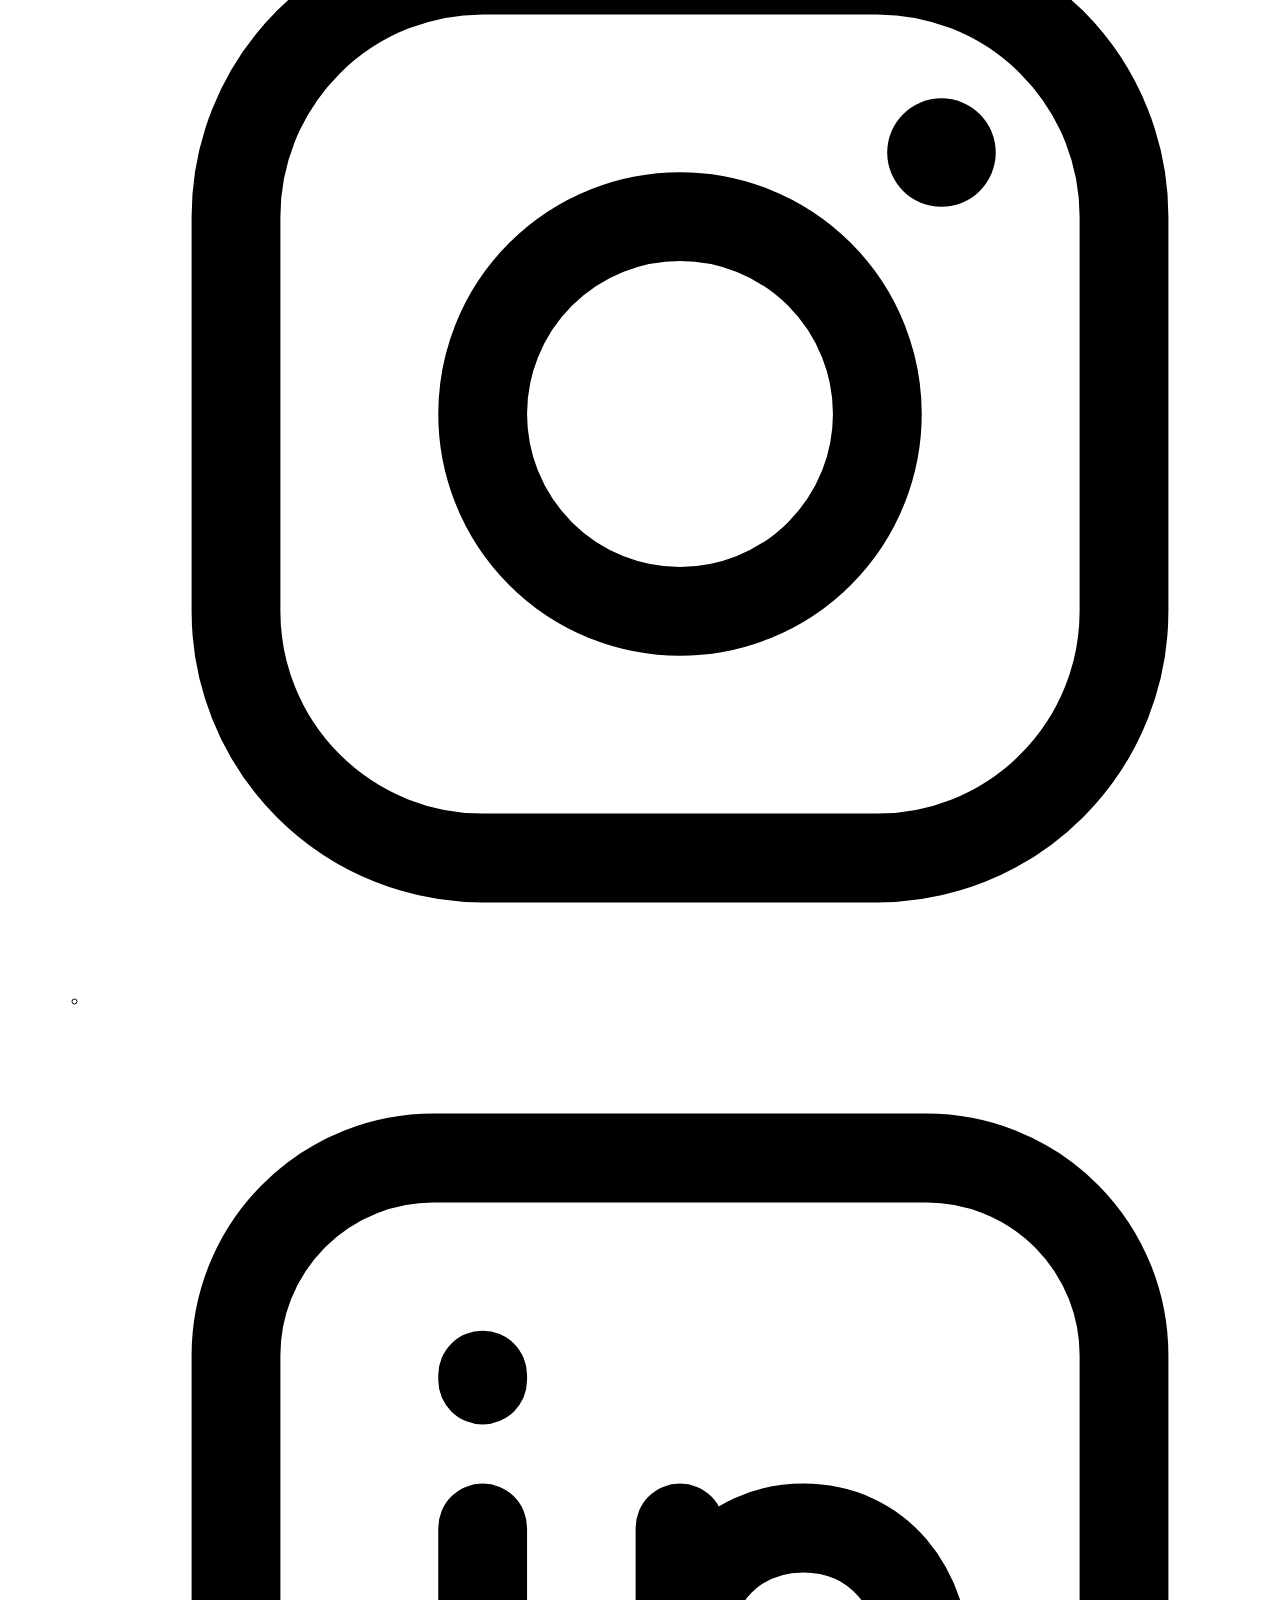
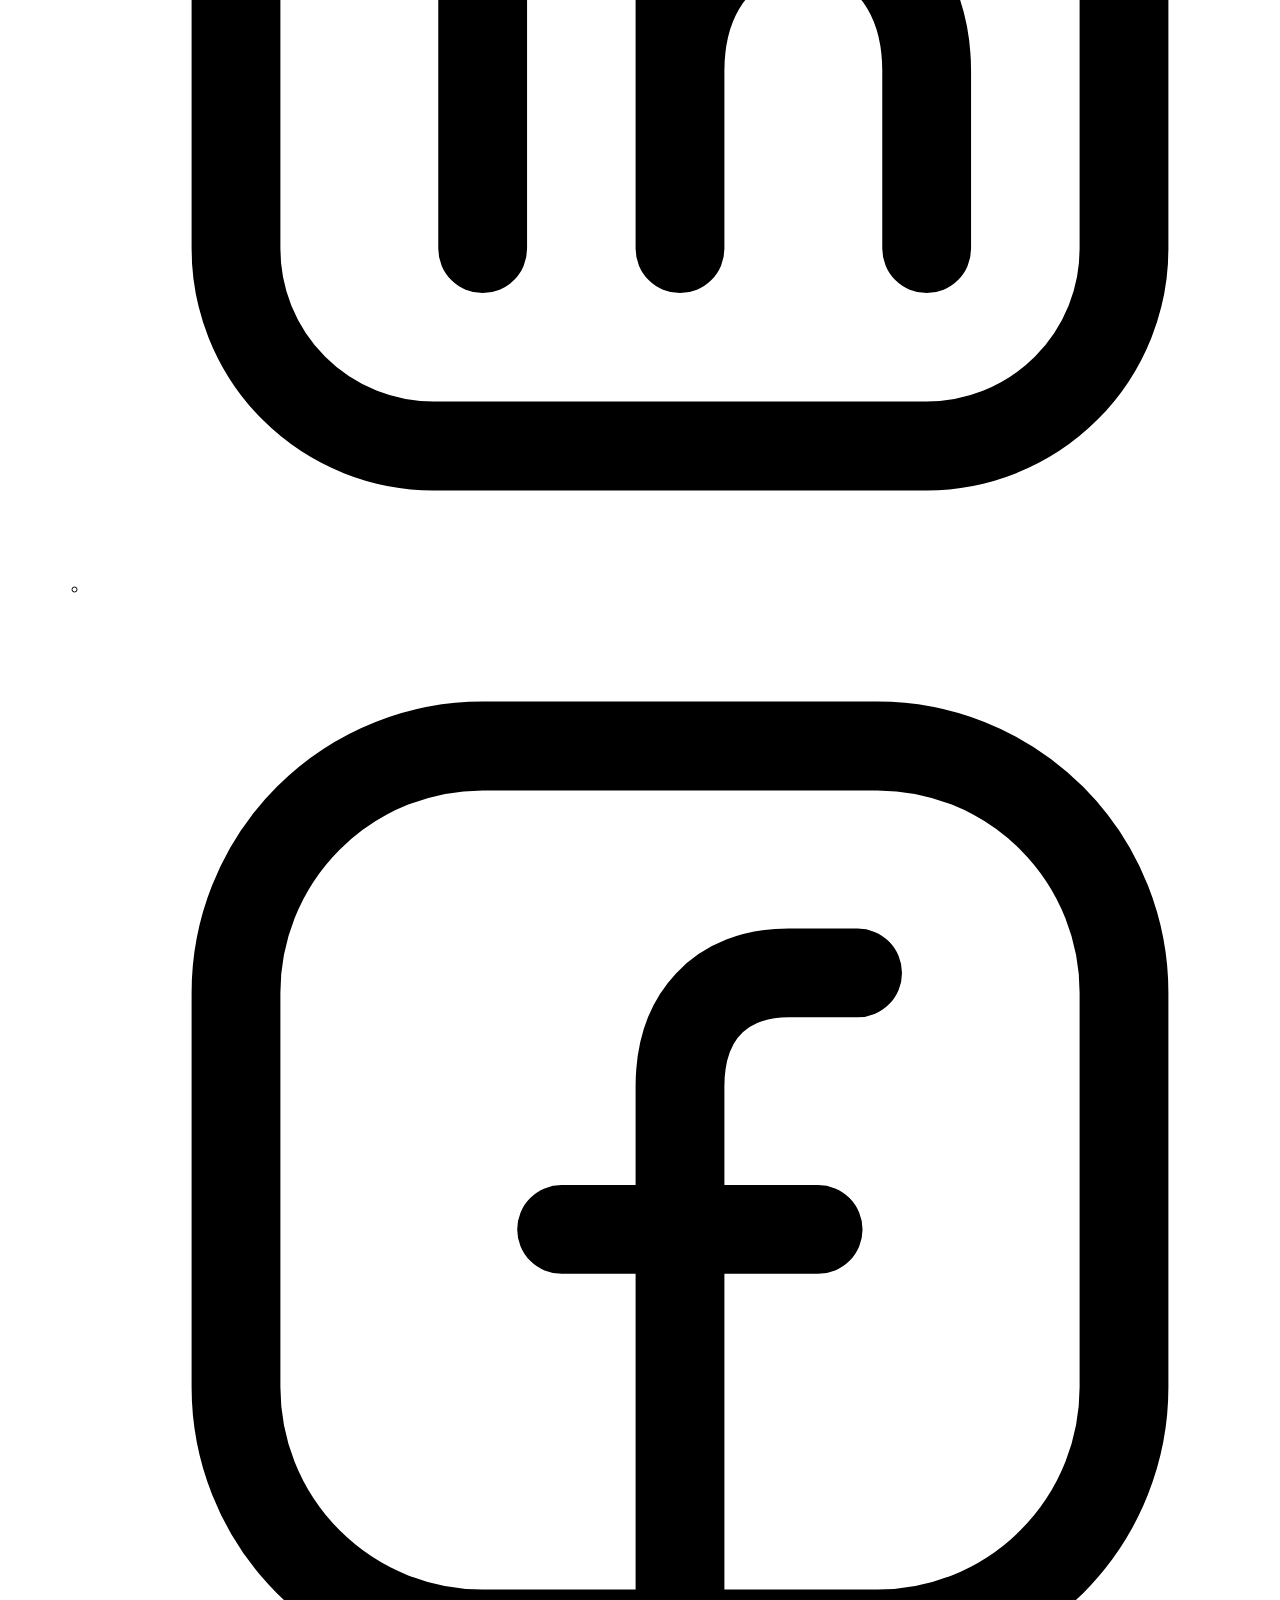
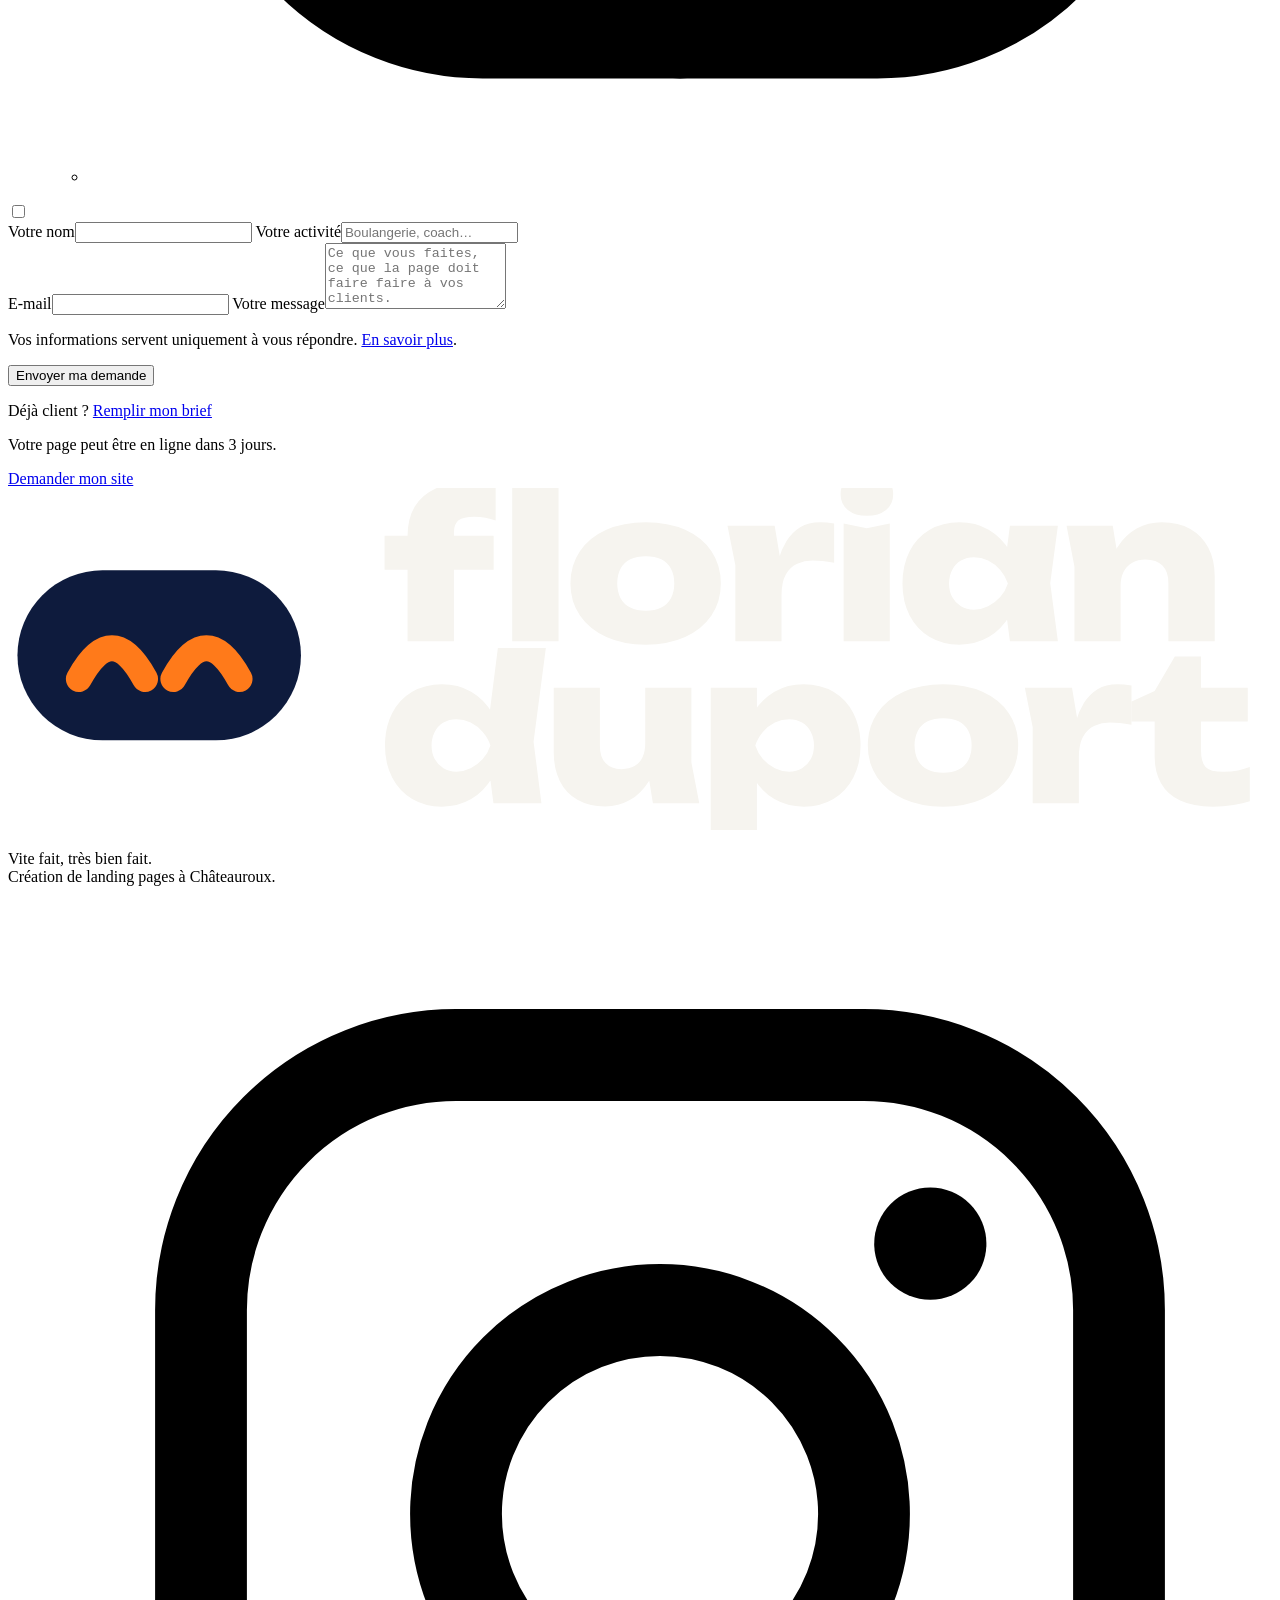
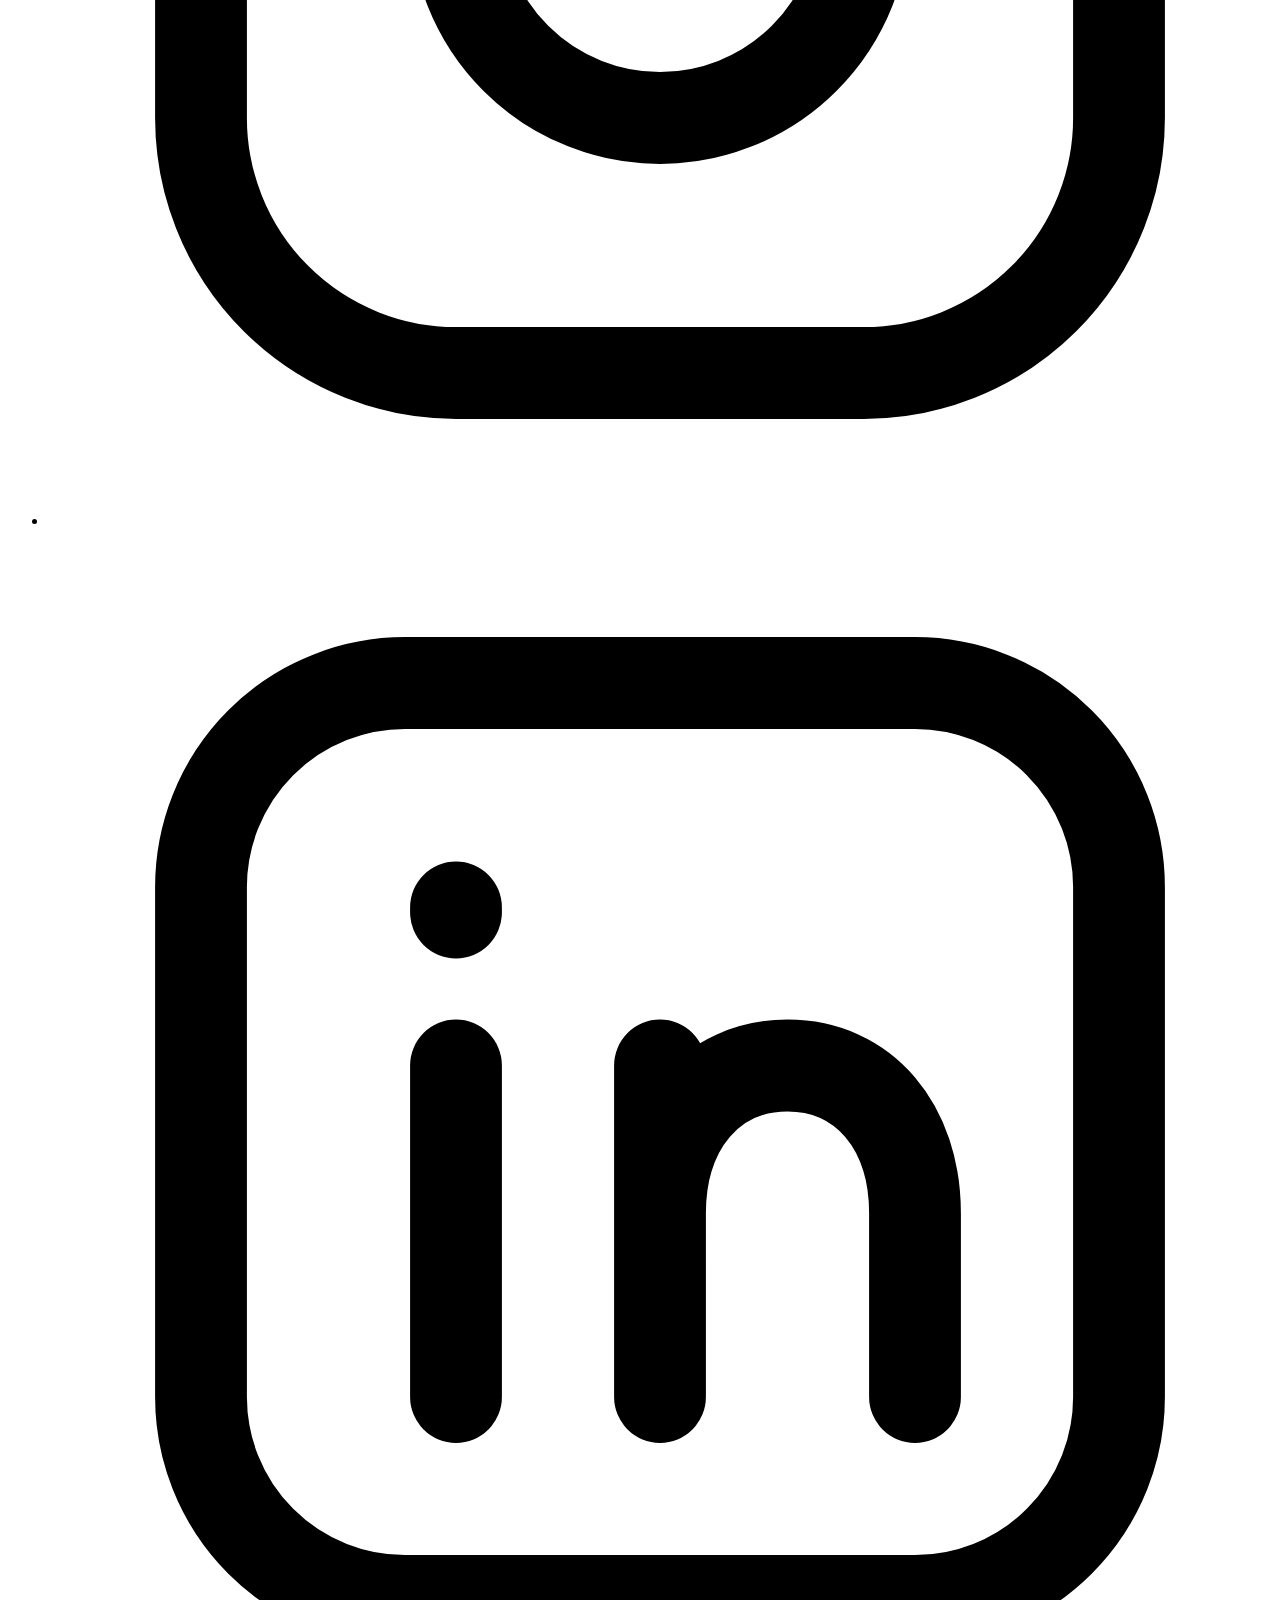
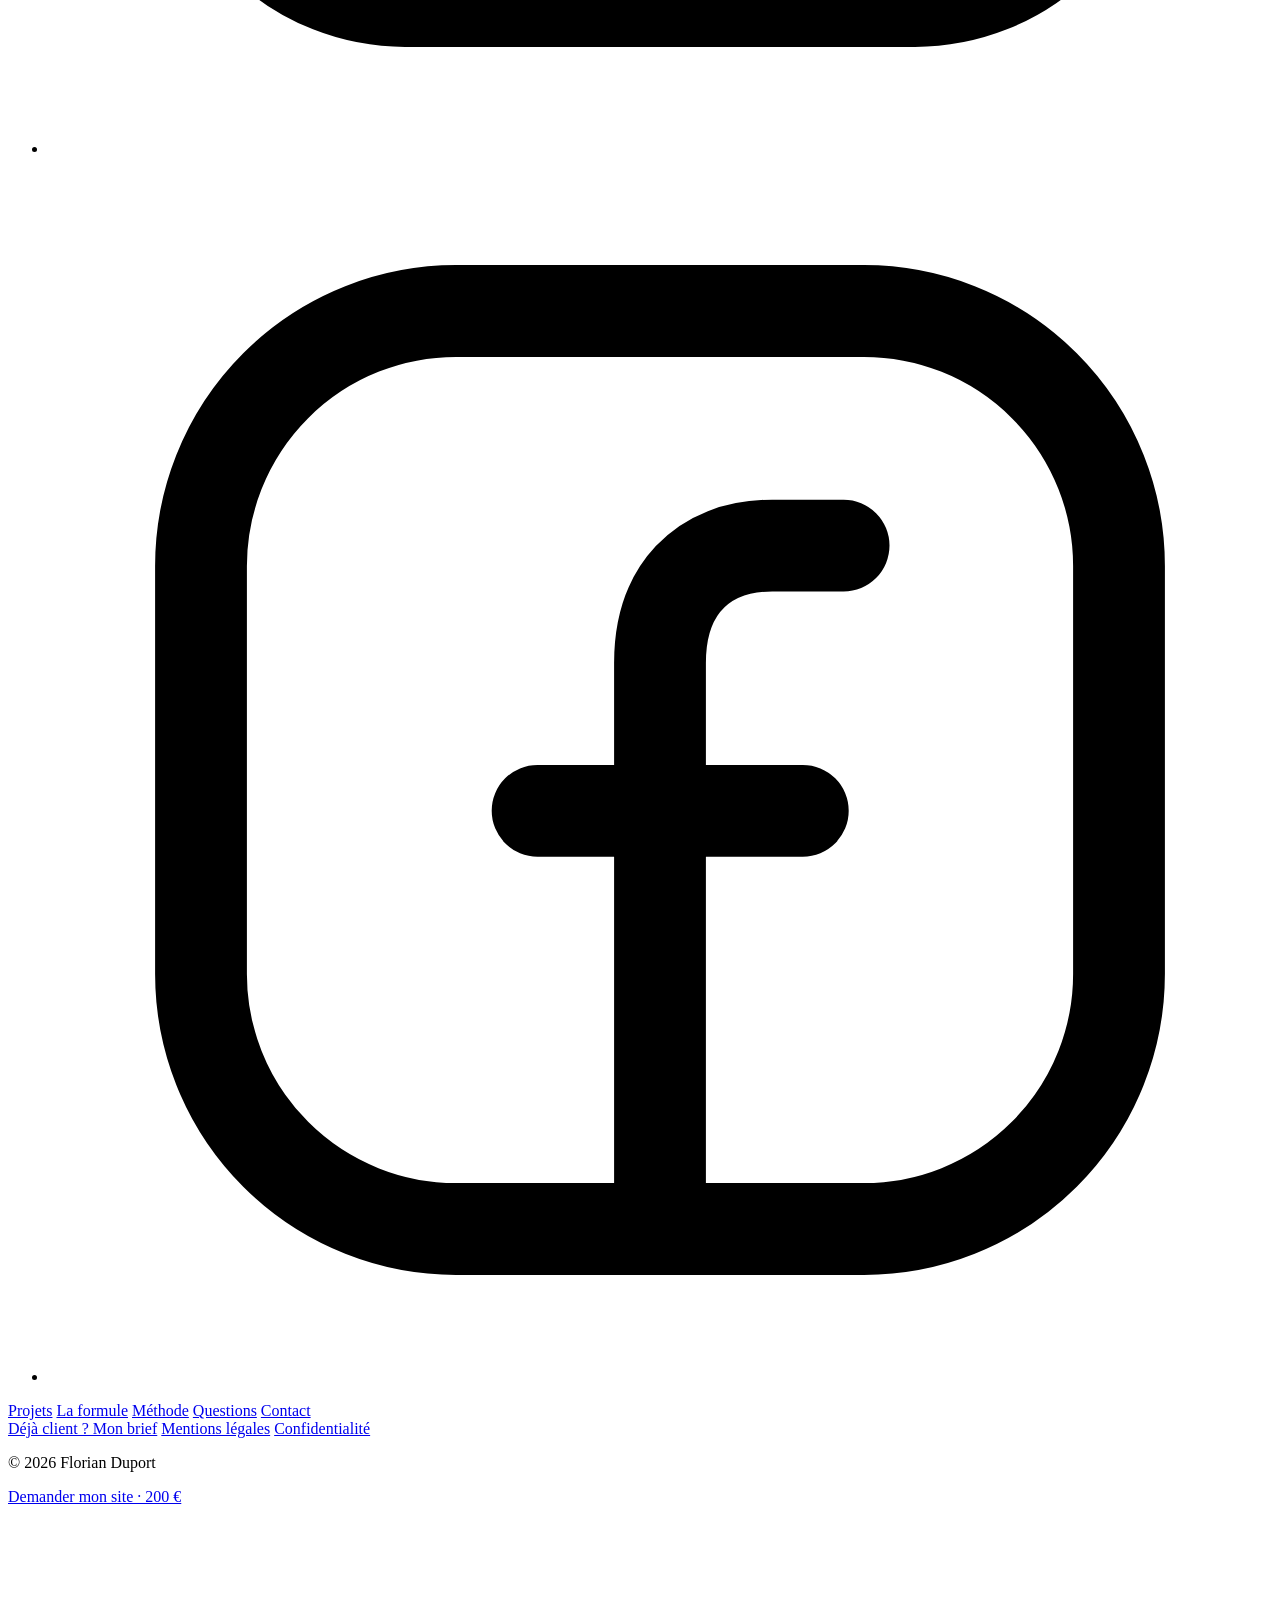
==== commit 68cafe08: "Mise à jour du site (2026-10-30 12:27)" ====
--- a/index.html
+++ b/index.html
@@ -63,6 +63,8 @@
             "acceptedAnswer": { "@type": "Answer", "text": "Oui. Le nom de domaine (l'adresse de votre site, par exemple votre-boulangerie.fr) est inclus dans les 200 €, et je m'occupe de tout le paramétrage." } },
           { "@type": "Question", "name": "À quoi sert le suivi à 20 € par mois ?",
             "acceptedAnswer": { "@type": "Answer", "text": "Les modifications sont illimitées : horaires, tarifs, photos, textes, je les fais pour vous. Seule une refonte complète du site n'est pas comprise. Il est sans engagement : vous arrêtez quand vous voulez." } },
+          { "@type": "Question", "name": "Et l'hébergement ?",
+            "acceptedAnswer": { "@type": "Answer", "text": "Tant que vous avez le suivi, votre site est hébergé chez moi, sans frais en plus. Si vous arrêtez le suivi, je vous aide à prendre un hébergement à votre nom (quelques euros par mois) et j'y transfère votre site : il reste à vous." } },
           { "@type": "Question", "name": "Je n'ai ni photos ni textes, c'est un problème ?",
             "acceptedAnswer": { "@type": "Answer", "text": "Non. On en parle au démarrage, j'écris les textes avec vous et je prépare les images." } },
           { "@type": "Question", "name": "Comment se passe le paiement ?",
@@ -76,11 +78,11 @@
   </script>
  
-  <script type="module" crossorigin src="/site-florian-duport/assets/main-jg9EYZGG.js"></script>
-  <link rel="modulepreload" crossorigin href="/site-florian-duport/assets/style-8eABPI5H.js">
+  <script type="module" crossorigin src="/site-florian-duport/assets/main-II1lHsl2.js"></script>
+  <link rel="modulepreload" crossorigin href="/site-florian-duport/assets/style-BoROiZtS.js">
   <link rel="modulepreload" crossorigin href="/site-florian-duport/assets/SplitText-C9V_7PzE.js">
   <link rel="modulepreload" crossorigin href="/site-florian-duport/assets/config-A_VQIrrj.js">
-  <link rel="stylesheet" crossorigin href="/site-florian-duport/assets/style-Crum48Uy.css">
+  <link rel="stylesheet" crossorigin href="/site-florian-duport/assets/style-DLQFZB1A.css">
   <link rel="stylesheet" crossorigin href="/site-florian-duport/assets/SplitText-DDeX4yY-.css">
 </head>
 <body>
@@ -143,6 +145,7 @@
           <ul class="hero__facts hero__facts--phone" aria-hidden="true">
             <li><strong>200&nbsp;€</strong> la page</li>
             <li><strong>3 jours</strong> pour être en ligne</li>
+            <li><strong>À Châteauroux</strong> et à distance</li>
           </ul>
         </div>
         <div class="hero__arch" aria-hidden="true"></div>
@@ -247,6 +250,7 @@
             <li>Un formulaire qui arrive dans votre boîte mail</li>
             <li>Le référencement de base sur Google</li>
             <li>Le nom de domaine (votre adresse .fr)</li>
+            <li>L'hébergement, compris tant que vous gardez le suivi</li>
             <li>La mise en ligne en 3 jours, sans rien à faire de votre côté</li>
           </ul>
           <a class="btn btn--primary btn--lg ticket__cta" href="#contact" data-cta>Demander mon site</a>
@@ -255,7 +259,7 @@
         <aside class="addon reveal" aria-labelledby="addon-title">
           <p id="addon-title" class="addon__name">Le suivi, en option</p>
           <p class="addon__price"><strong>20&nbsp;€</strong> par mois, sans engagement</p>
-          <p>Un horaire change, un tarif augmente, une nouvelle photo&nbsp;? Vous m'envoyez un message, je fais la modification. Modifications illimitées, hors refonte complète. Vous arrêtez quand vous voulez.</p>
+          <p>Un horaire change, un tarif augmente, une nouvelle photo&nbsp;? Vous m'envoyez un message, je fais la modification. Modifications illimitées, hors refonte complète, et l'hébergement de votre site est compris. Vous arrêtez quand vous voulez.</p>
         </aside>
         <div class="robot-spot robot-spot--offer" data-spot="formule" data-yaw="0.55" data-gesture="heart" aria-hidden="true" title="Clique-moi"></div>
       </div>
@@ -347,6 +351,7 @@
           <details><summary>Combien de temps faut-il&nbsp;?</summary><p>3 jours une fois que j'ai vos informations (textes, photos, coordonnées). La date de mise en ligne est fixée dès le départ.</p></details>
           <details><summary>Le nom de domaine est-il compris&nbsp;?</summary><p>Oui. Le nom de domaine (l'adresse de votre site, par exemple votre-boulangerie.fr) est inclus dans les 200&nbsp;€, et je m'occupe de tout le paramétrage.</p></details>
           <details><summary>À quoi sert le suivi à 20&nbsp;€ par mois&nbsp;?</summary><p>Les modifications sont illimitées&nbsp;: horaires, tarifs, photos, textes, je les fais pour vous. Seule une refonte complète du site n'est pas comprise. Il est sans engagement&nbsp;: vous arrêtez quand vous voulez.</p></details>
+          <details><summary>Et l'hébergement&nbsp;?</summary><p>Tant que vous avez le suivi, votre site est hébergé chez moi, sans frais en plus. Si vous arrêtez le suivi, je vous aide à prendre un hébergement à votre nom (quelques euros par mois) et j'y transfère votre site&nbsp;: il reste à vous.</p></details>
           <details><summary>Comment se passe le paiement&nbsp;?</summary><p>Un acompte au lancement du projet, puis le solde à la mise en ligne. Vous payez la fin quand votre page est prête.</p></details>
           <details><summary>Je n'ai ni photos ni textes, c'est un problème&nbsp;?</summary><p>Non. On en parle au démarrage, j'écris les textes avec vous et je prépare les images.</p></details>
           <details><summary>Mon site sera-t-il visible sur Google&nbsp;?</summary><p>Le référencement de base est inclus&nbsp;: titres, descriptions, vitesse, version téléphone. Personne ne peut honnêtement promettre la première place, mais votre page part avec toutes ses chances.</p></details>
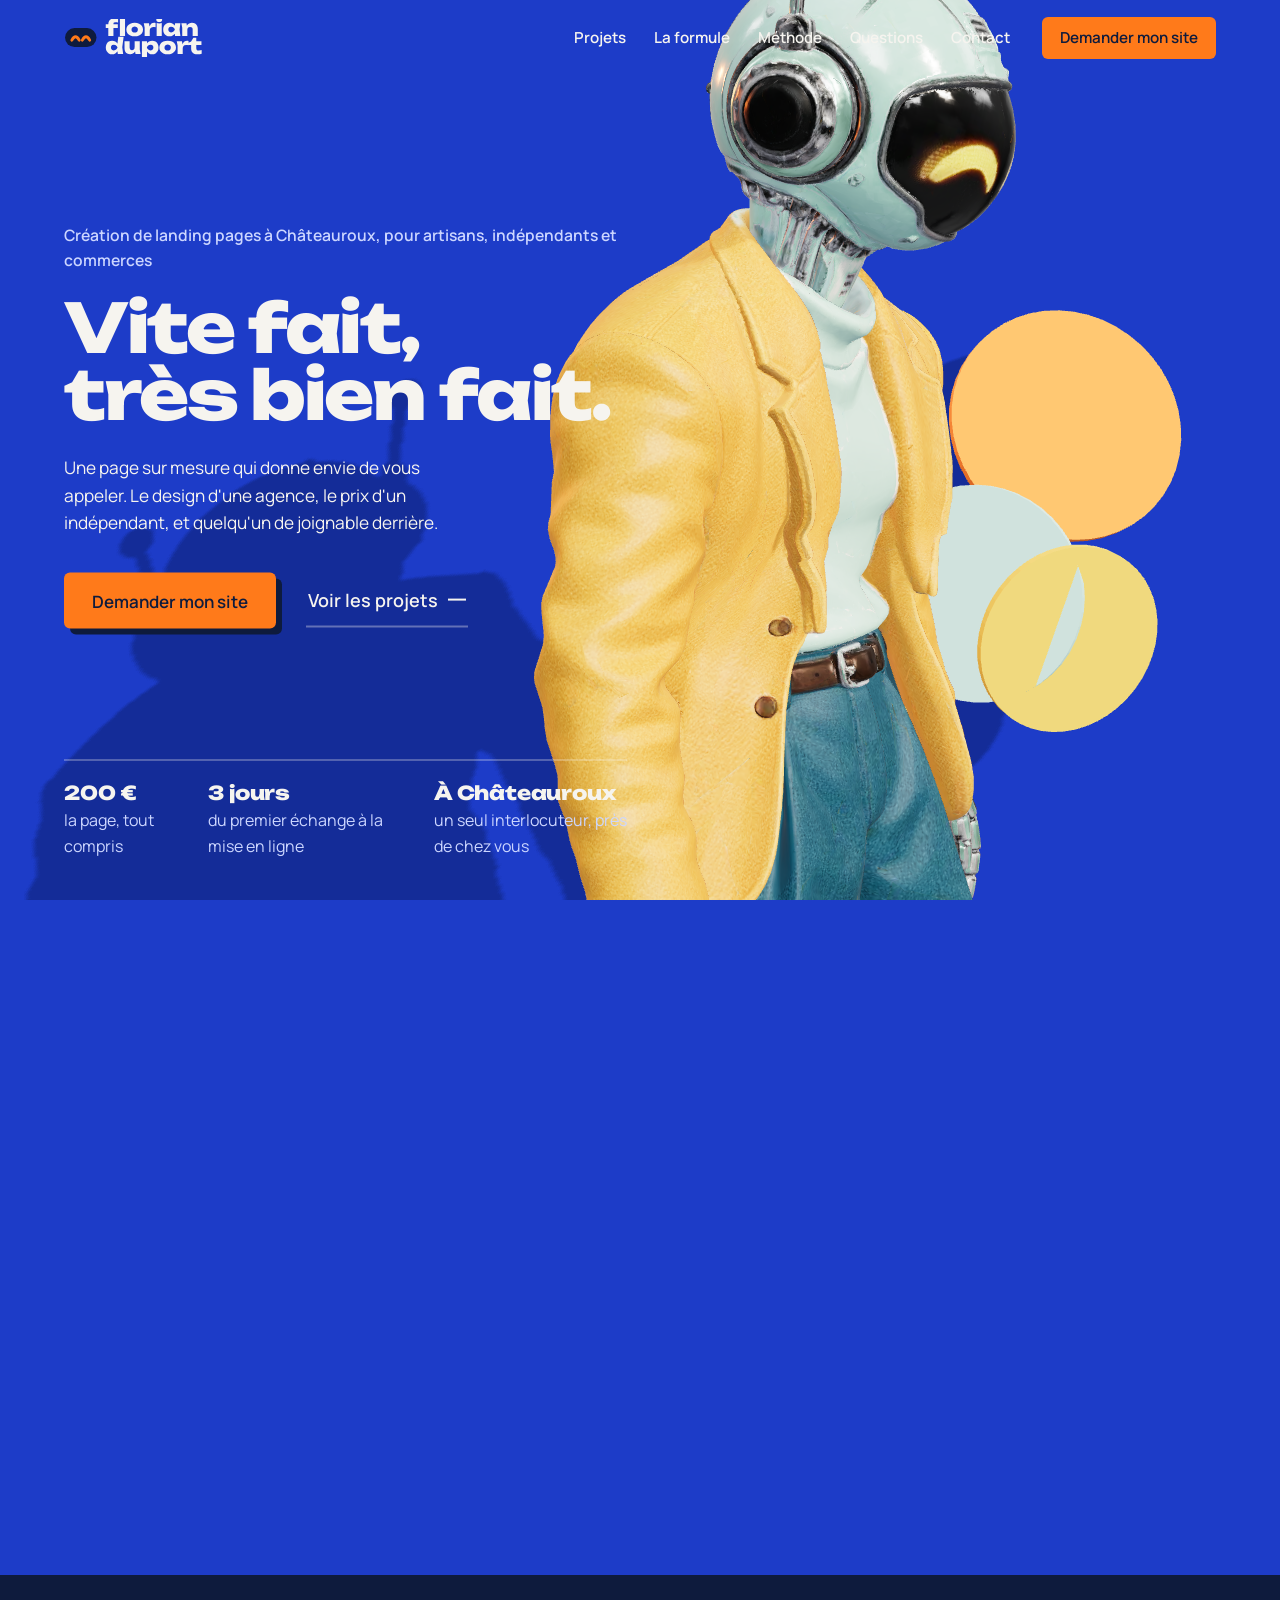
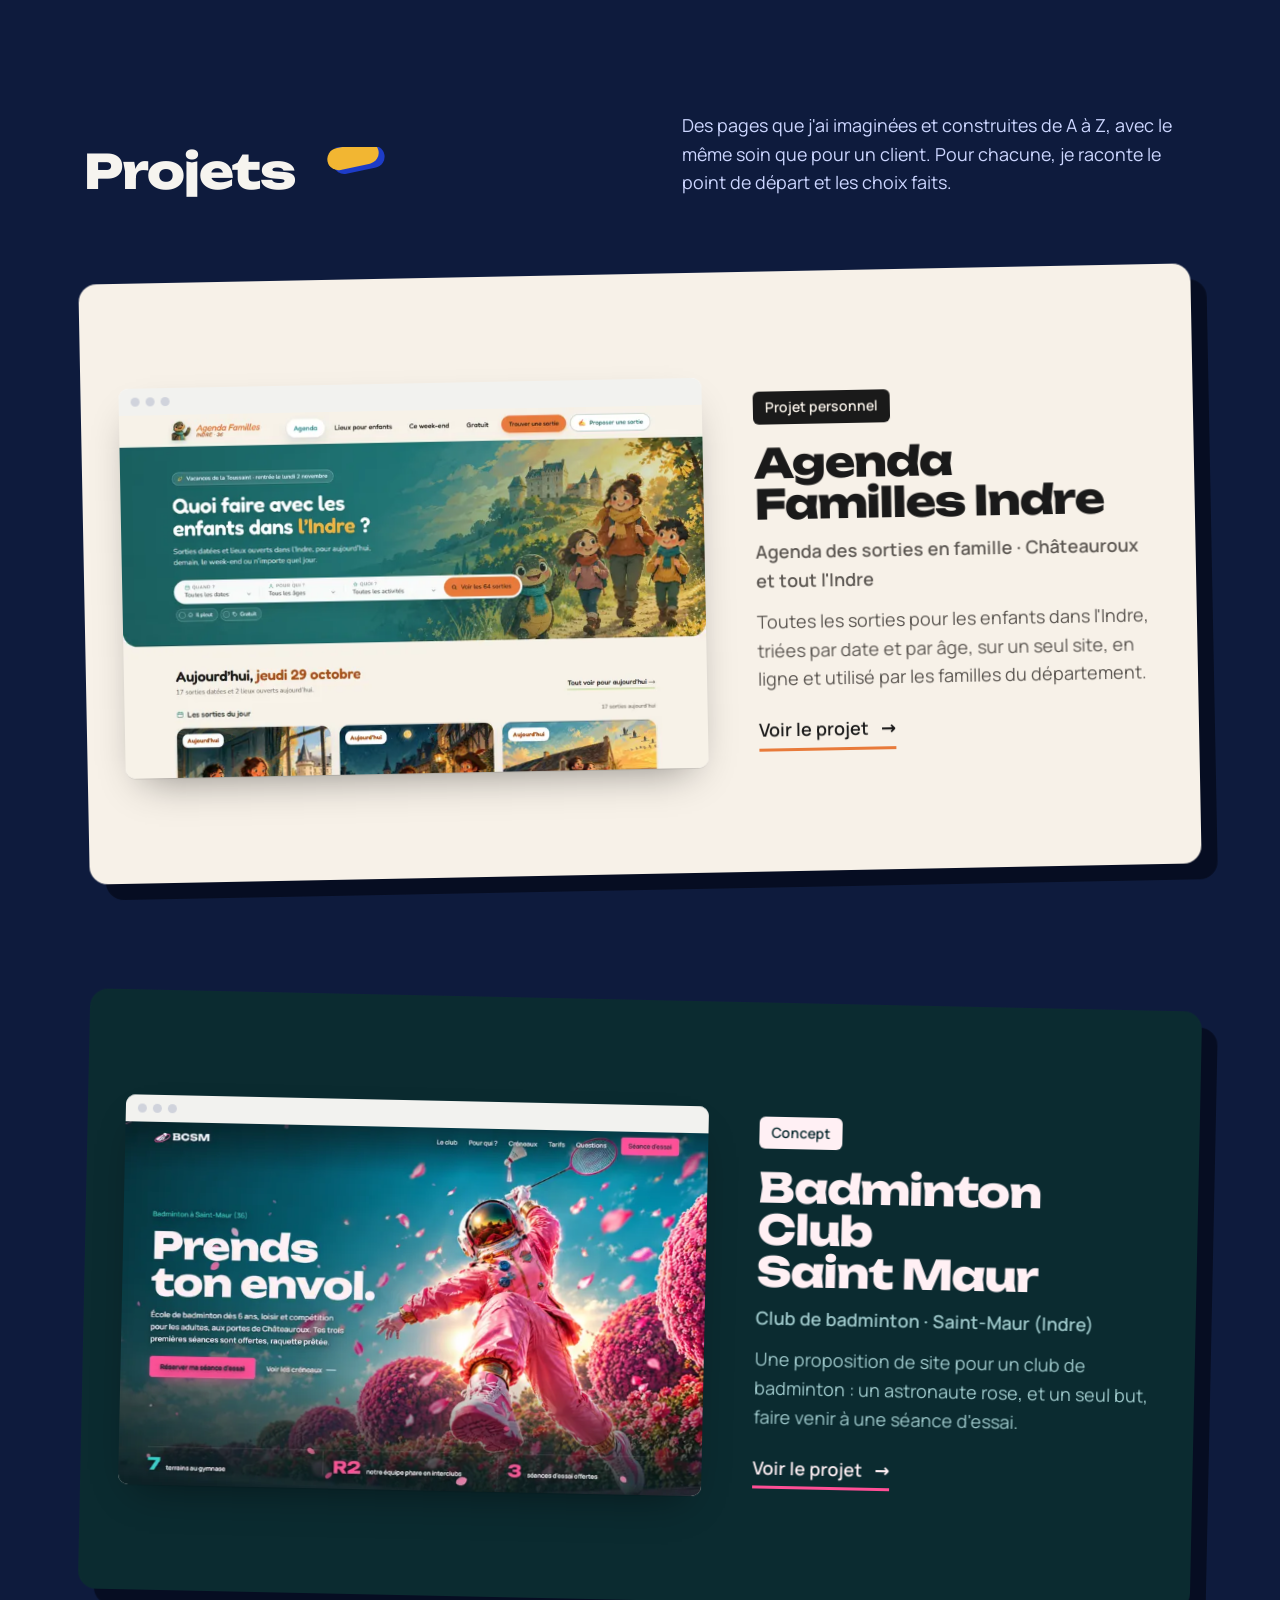
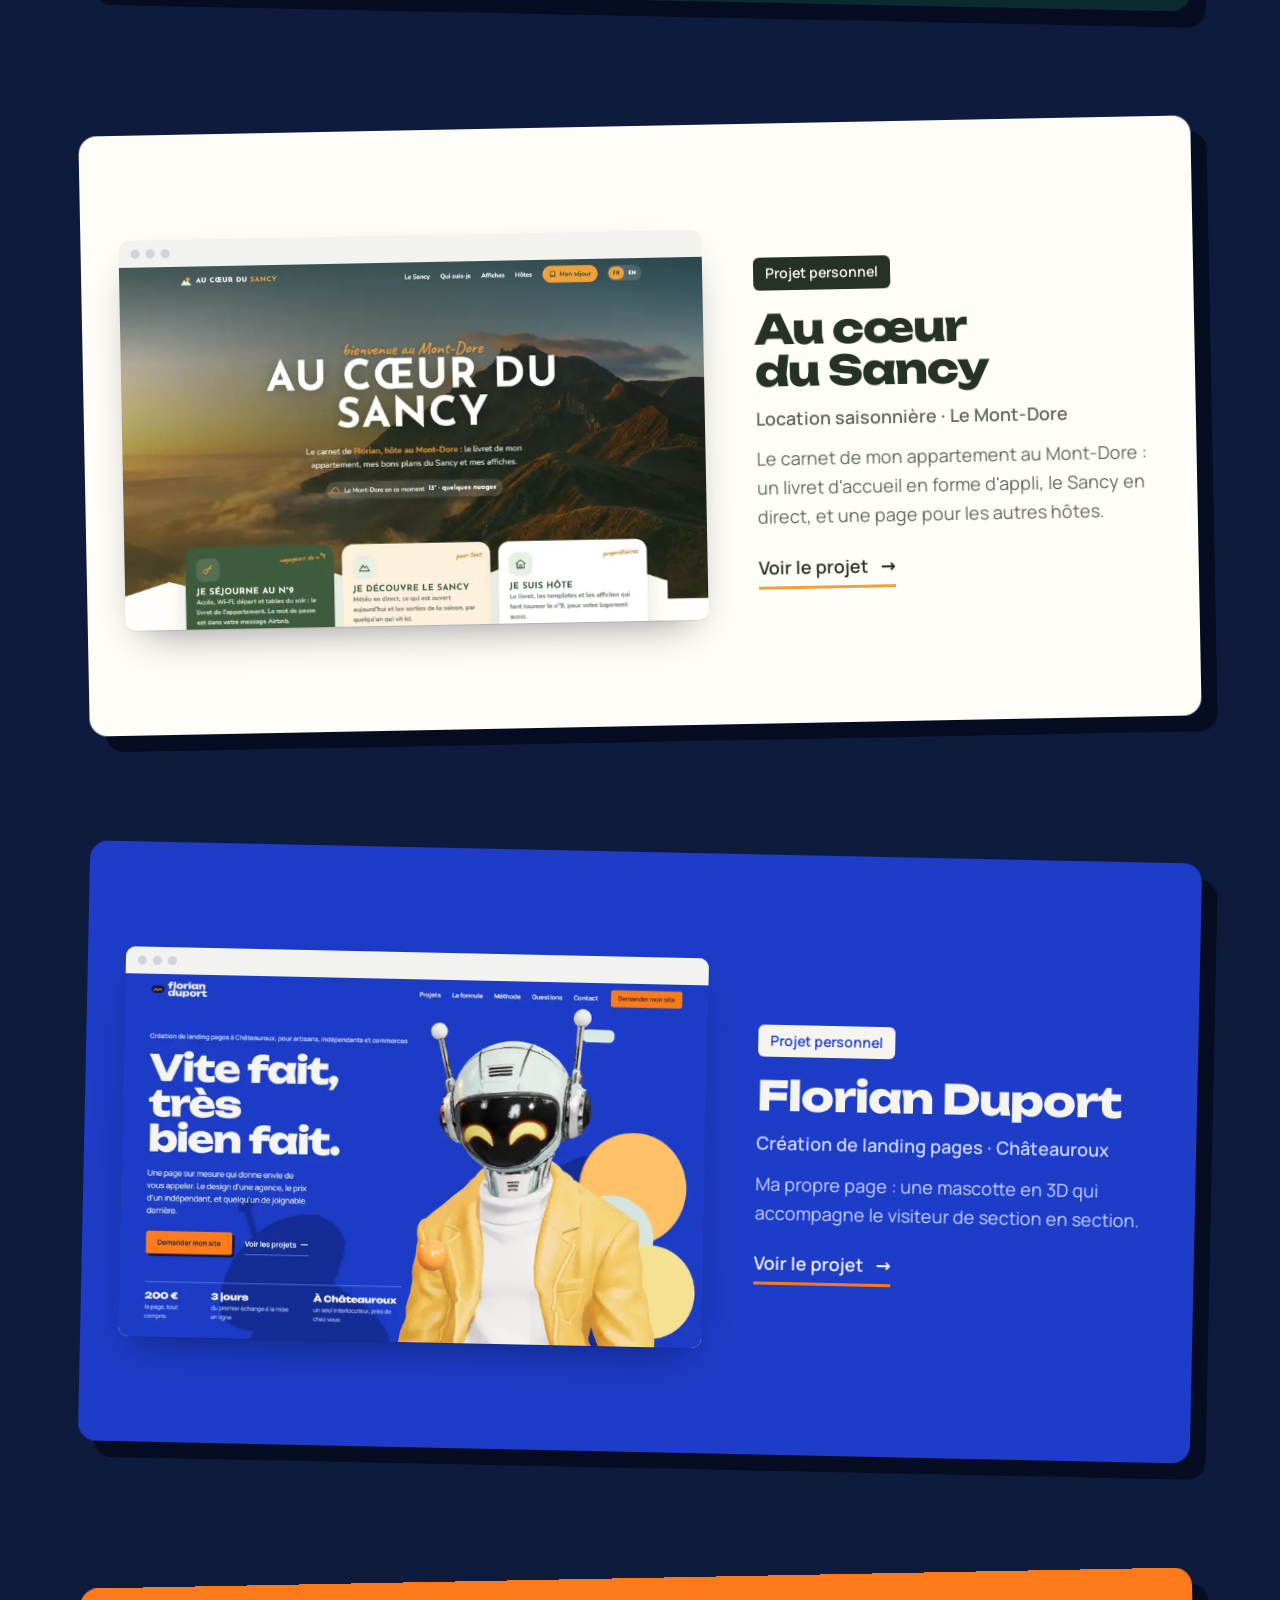
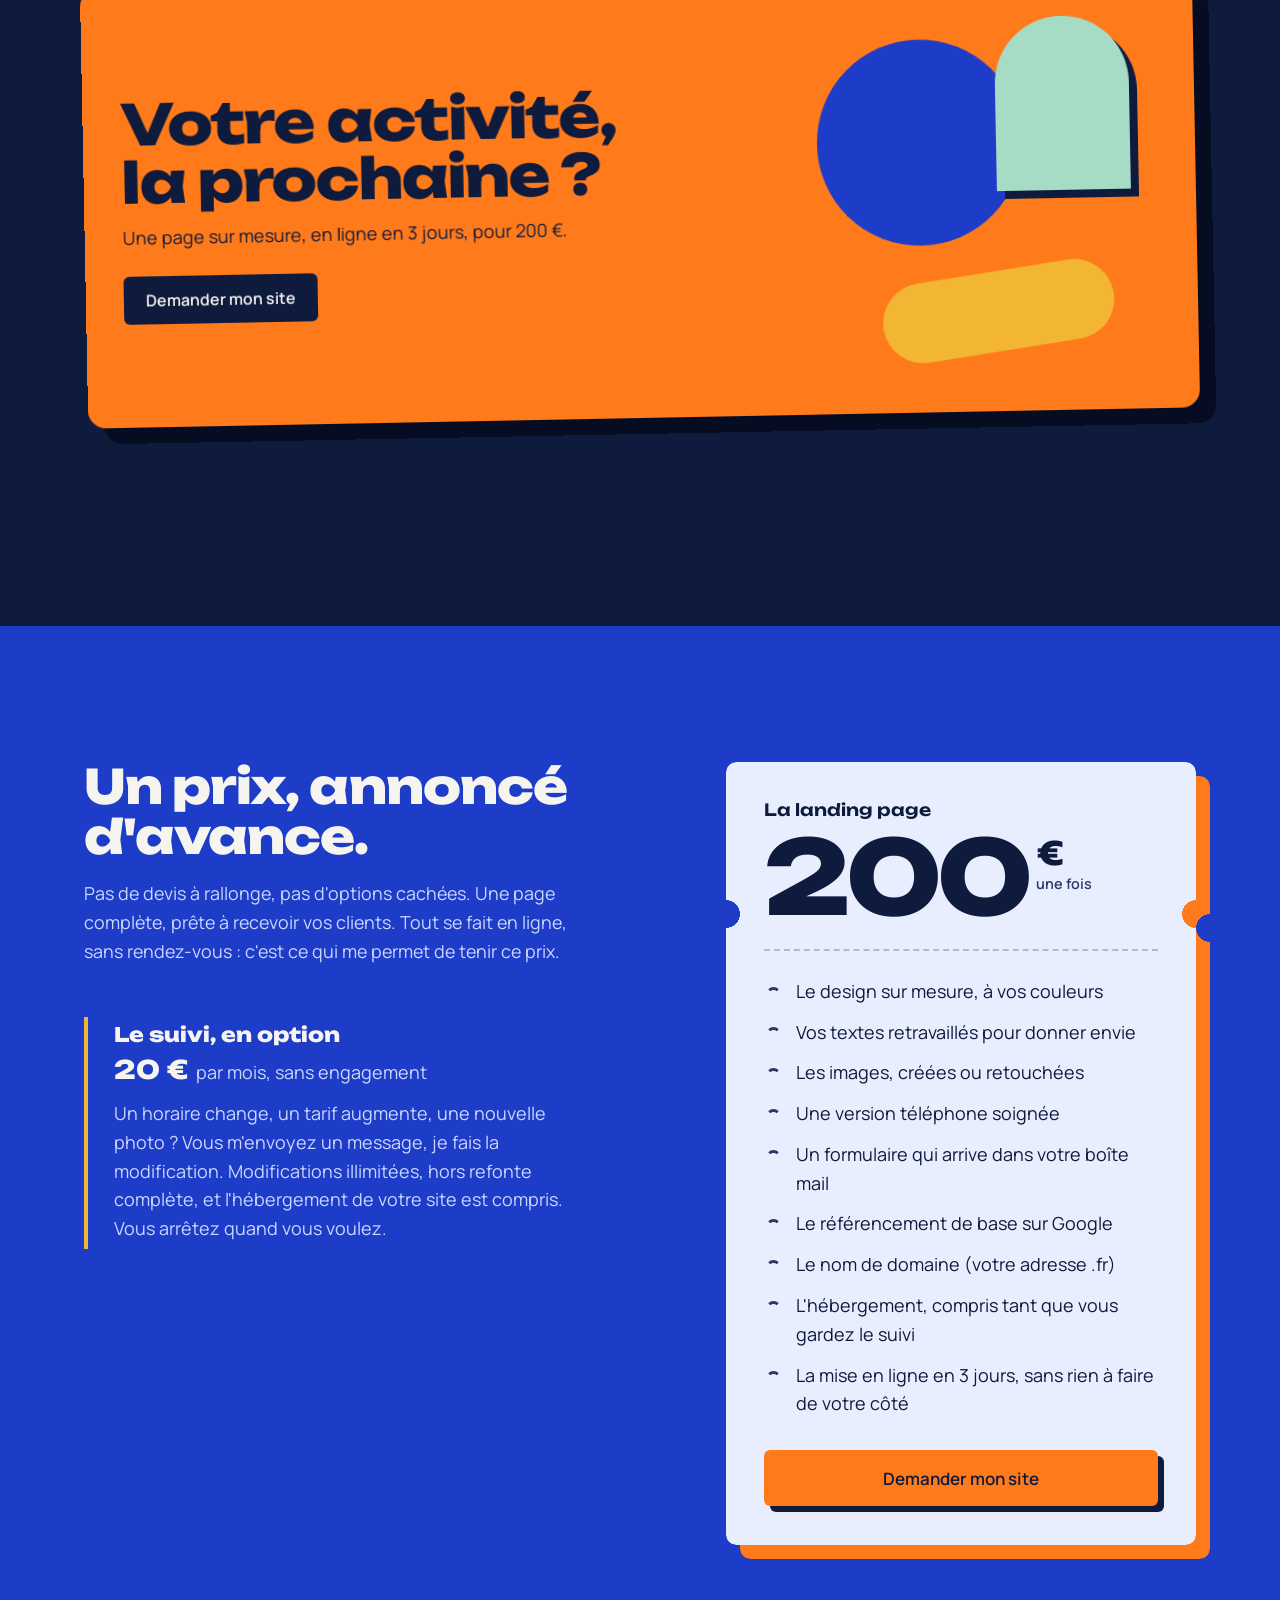
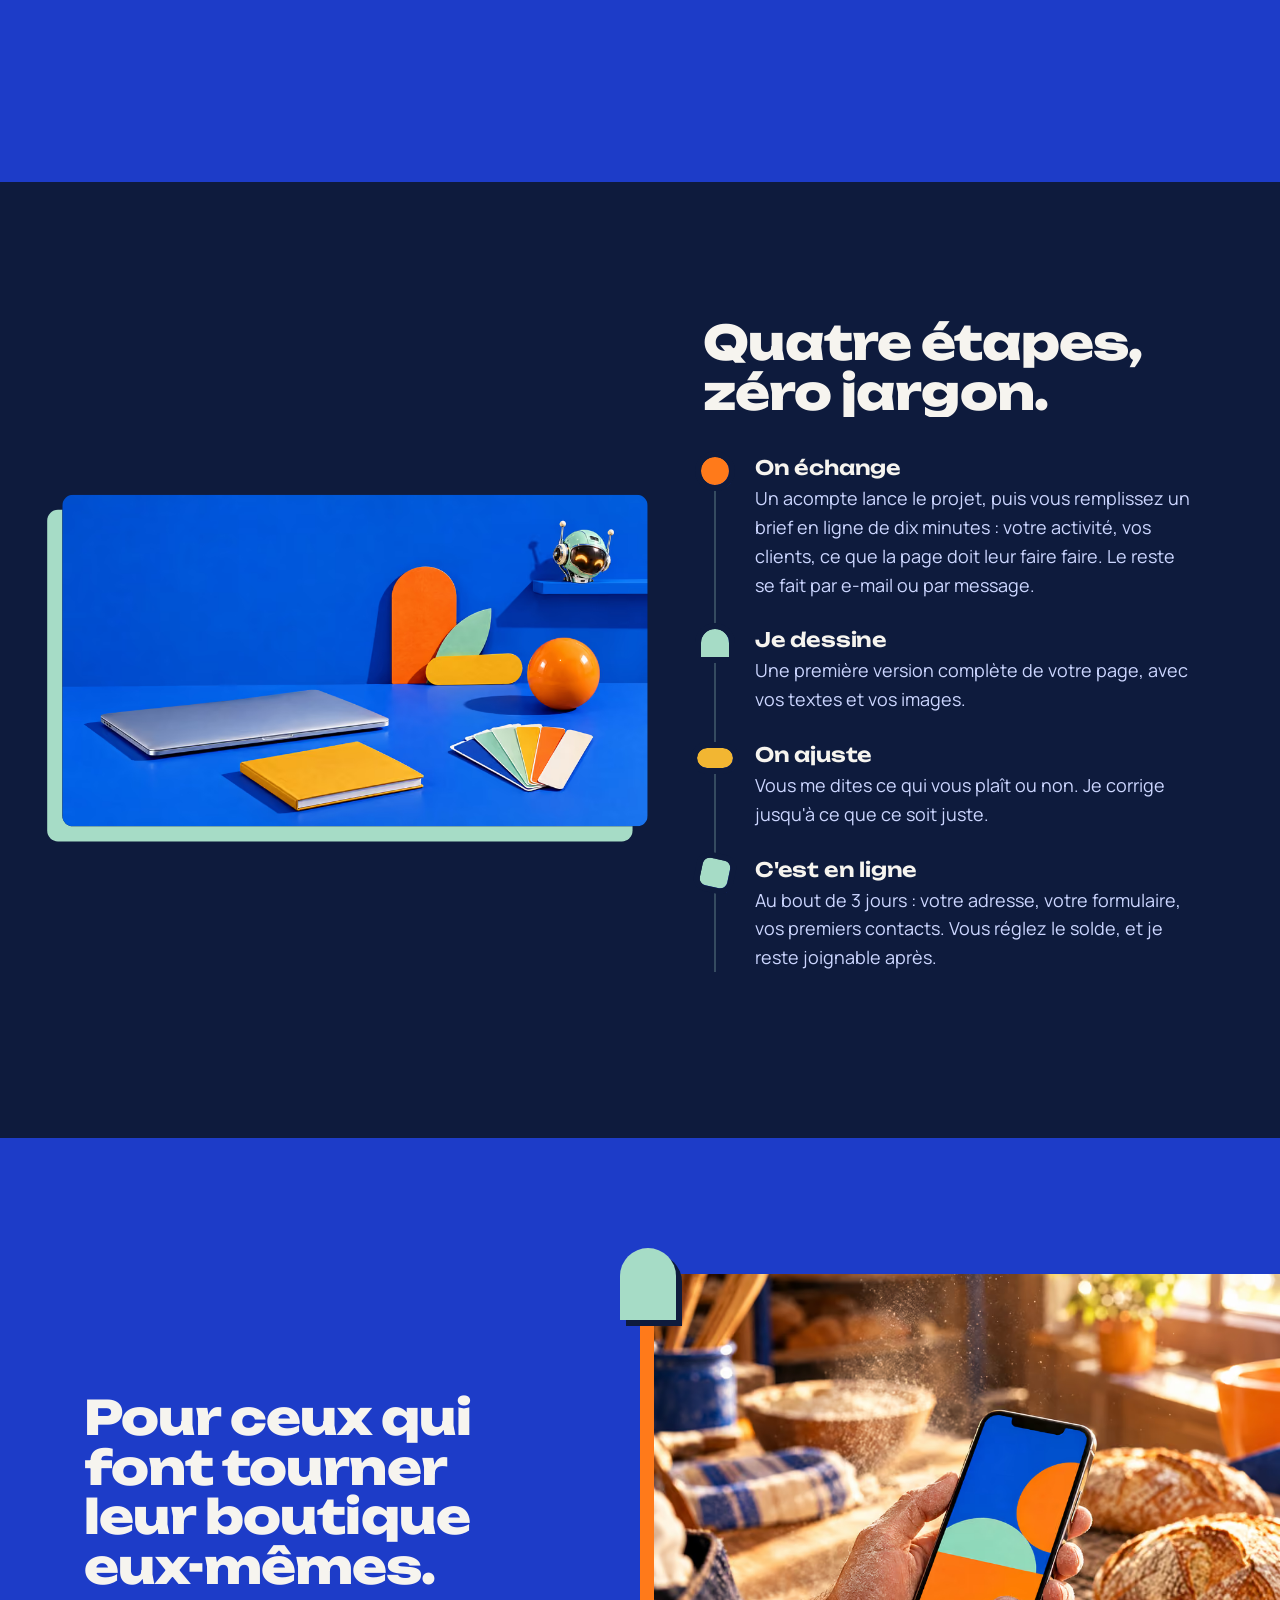
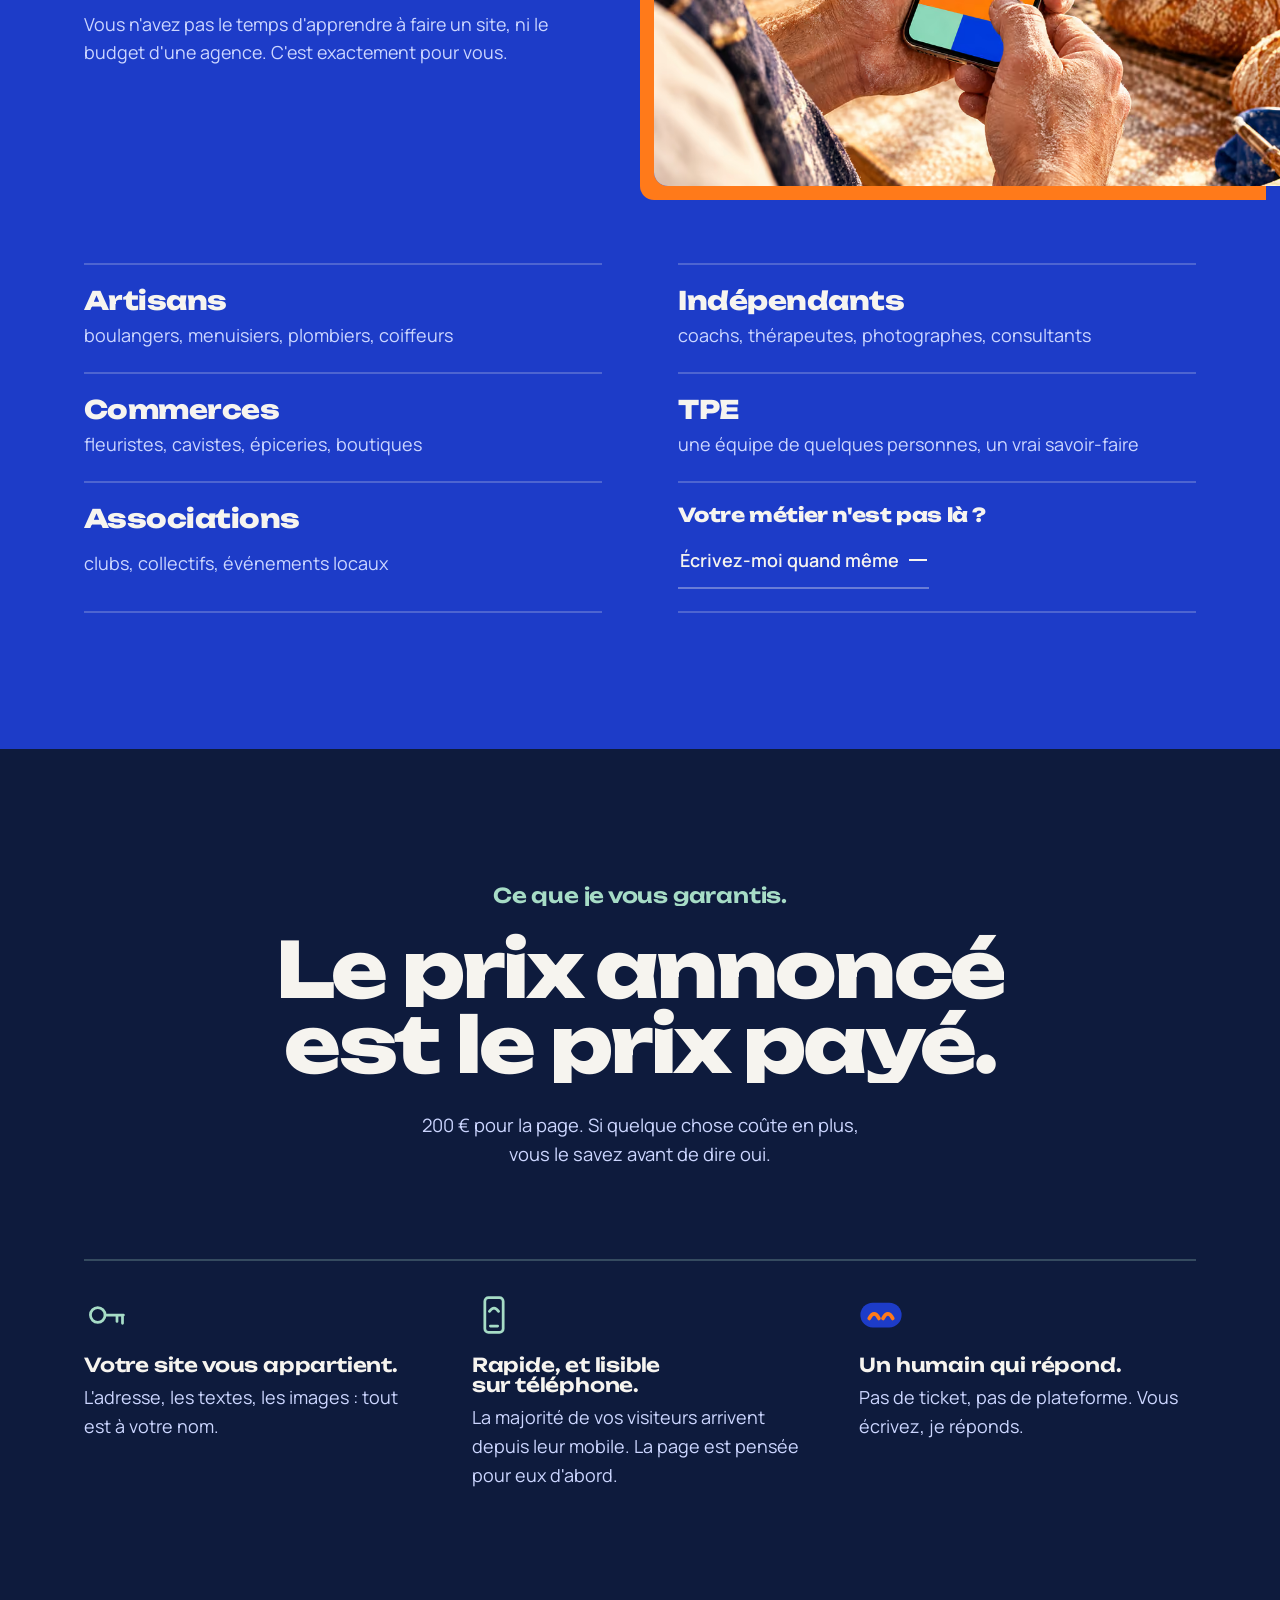
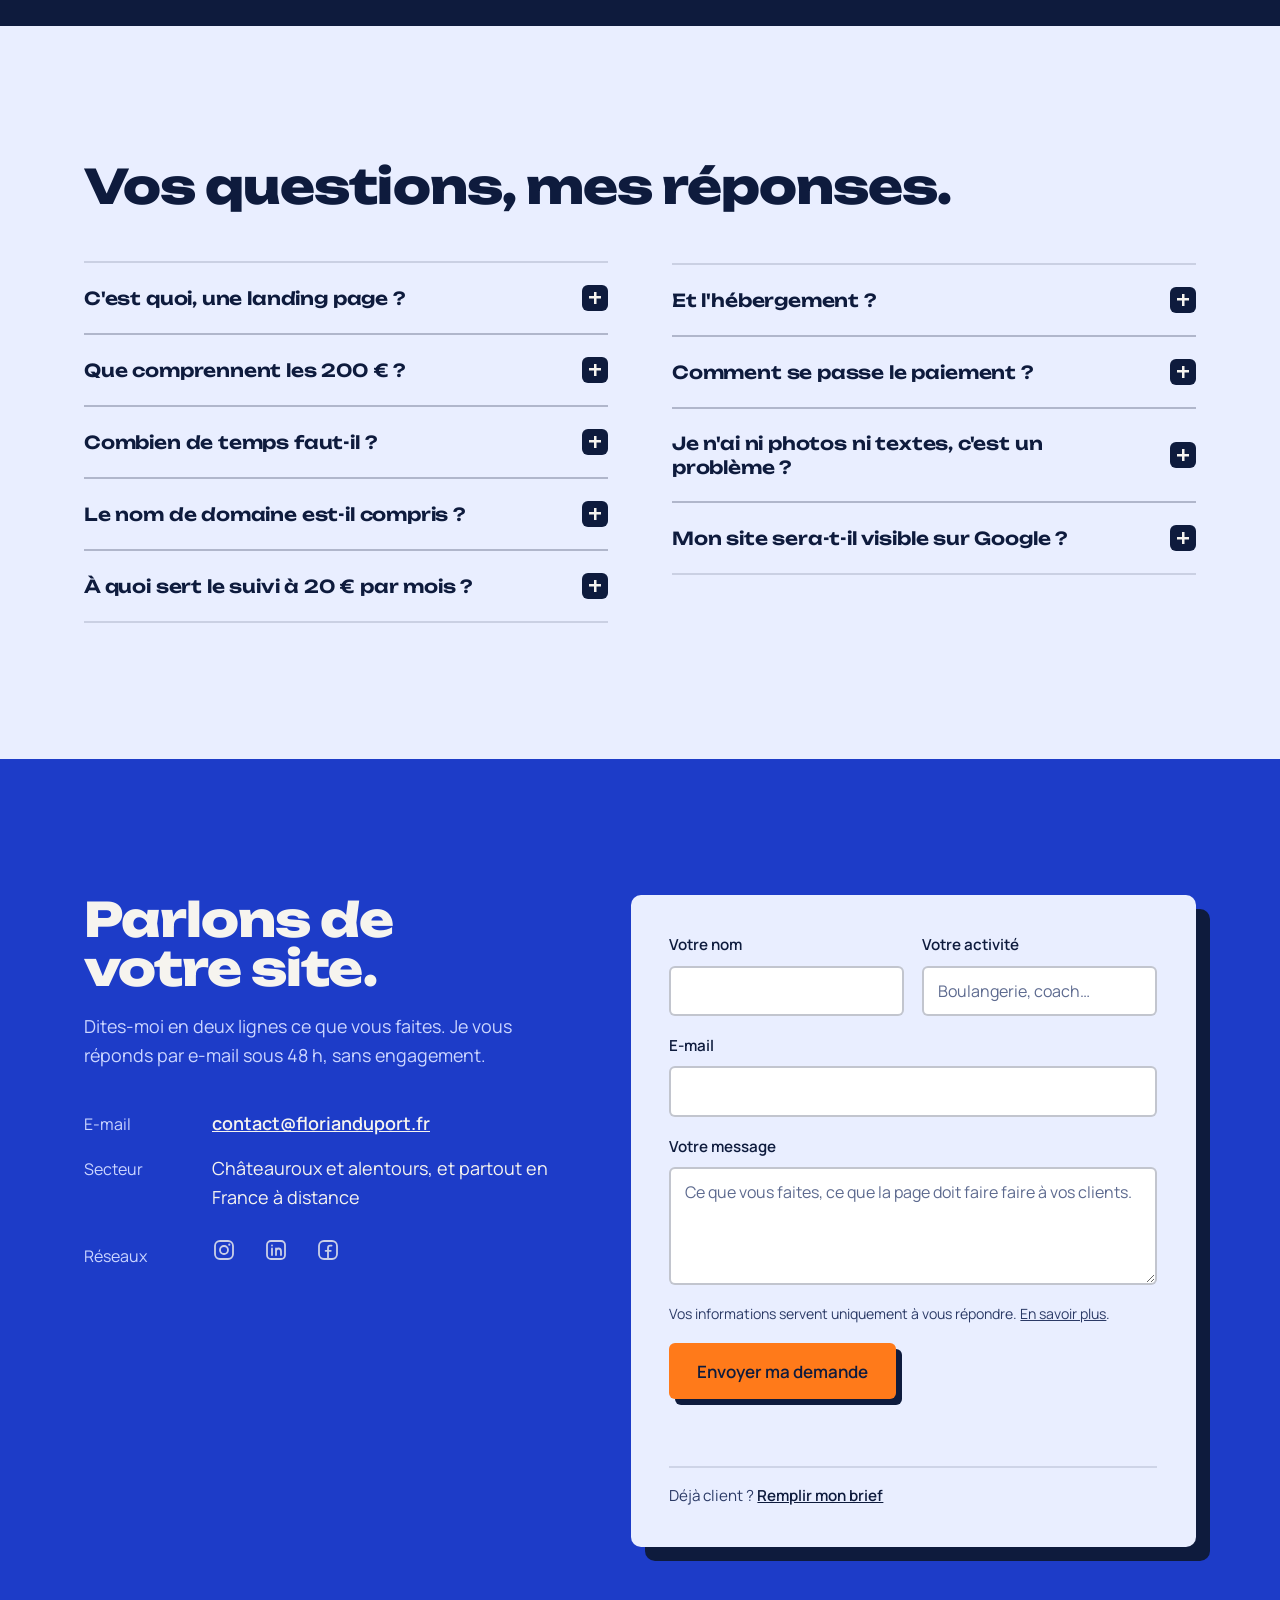
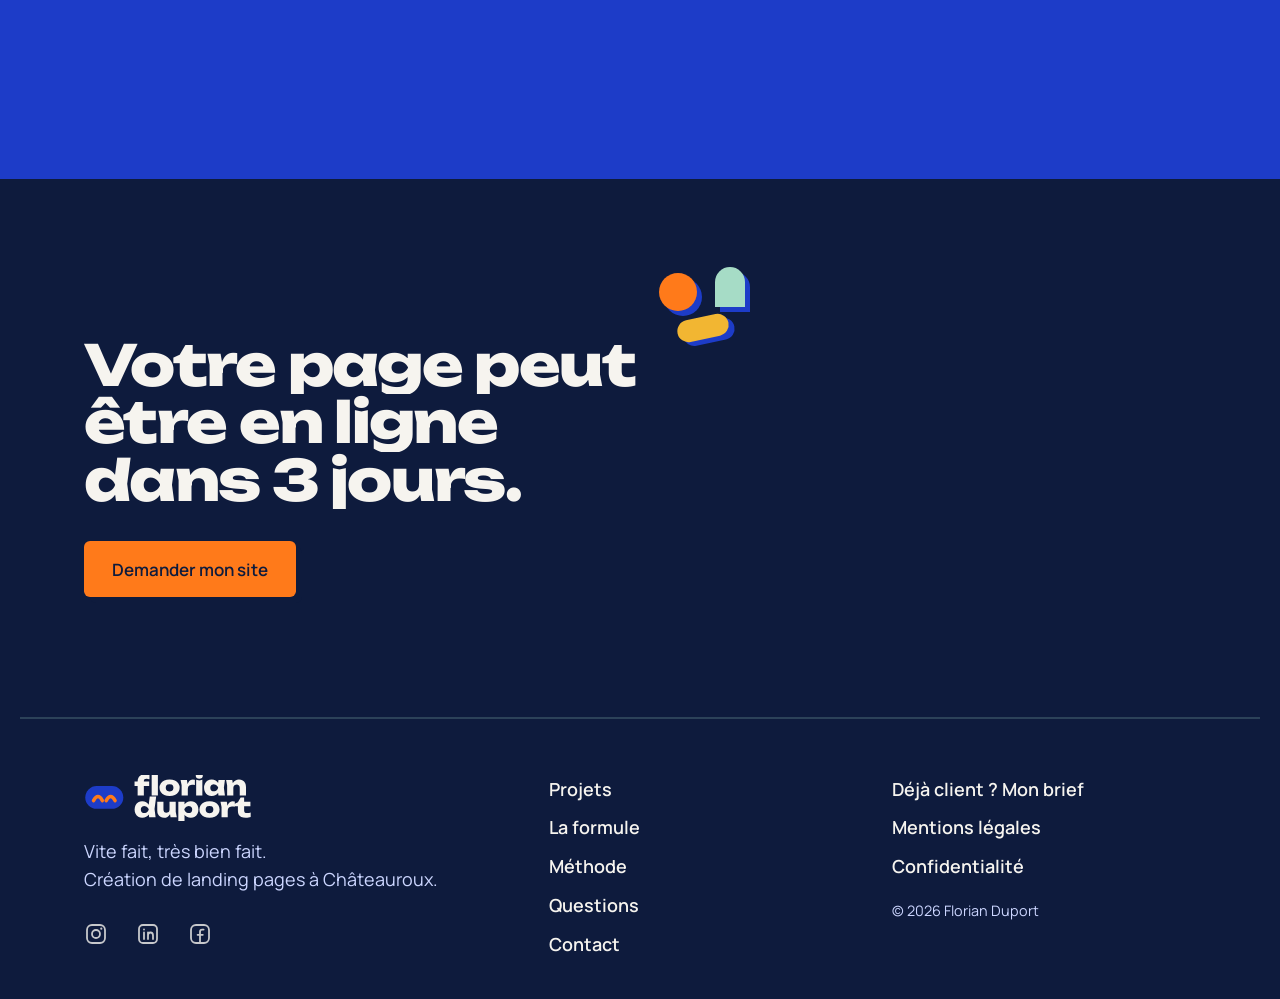
==== commit d947ba3e: "Mise à jour du site (2026-10-30 15:50)" ====
--- a/index.html
+++ b/index.html
@@ -1,175 +1,173 @@
-<!doctype html>
-<html lang="fr">
+<!doctype html>
+<html lang="fr">
 <head>
-  <meta name="robots" content="noindex" />
-  <meta charset="utf-8" />
-  <meta name="viewport" content="width=device-width, initial-scale=1" />
-  <title>Création de landing page à Châteauroux, 200 € en 3 jours · Florian Duport</title>
-  <meta name="description" content="Création de landing pages sur mesure à Châteauroux pour artisans, indépendants, TPE, associations et commerces. Design de niveau agence, nom de domaine inclus, en ligne en 3 jours pour 200 €." />
-  <meta name="theme-color" content="#1D3CC8" />
-  <link rel="icon" href="/site-florian-duport/favicon.svg" type="image/svg+xml" />
-  <link rel="canonical" href="https://www.florianduport.fr/" />
-
-  <meta property="og:type" content="website" />
-  <meta property="og:locale" content="fr_FR" />
-  <meta property="og:site_name" content="Florian Duport" />
-  <meta property="og:title" content="Florian Duport · Vite fait, très bien fait." />
-  <meta property="og:description" content="Landing pages sur mesure pour artisans et commerces à Châteauroux. 200 €, nom de domaine inclus, en ligne en 3 jours." />
-  <meta property="og:url" content="https://www.florianduport.fr/" />
-  <meta property="og:image" content="https://www.florianduport.fr/img/og.jpg" />
-  <meta property="og:image:width" content="1200" />
-  <meta property="og:image:height" content="630" />
-  <meta name="twitter:card" content="summary_large_image" />
-  <meta name="twitter:title" content="Florian Duport · Vite fait, très bien fait." />
-  <meta name="twitter:description" content="Landing pages sur mesure pour artisans et commerces à Châteauroux. 200 €, nom de domaine inclus, en ligne en 3 jours." />
-  <meta name="twitter:image" content="https://www.florianduport.fr/img/og.jpg" />
-
-  <link rel="preload" as="image" href="/site-florian-duport/img/hero-960.avif" type="image/avif" media="(max-width: 960px)" />
-  <link rel="preload" as="image" href="/site-florian-duport/img/hero-1920.avif" type="image/avif" media="(min-width: 961px)" />
-
-  <script type="application/ld+json">
-  {
-    "@context": "https://schema.org",
-    "@graph": [
-      {
-        "@type": "ProfessionalService",
-        "@id": "https://www.florianduport.fr/#entreprise",
-        "name": "Florian Duport",
-        "slogan": "Vite fait, très bien fait.",
-        "description": "Création de landing pages sur mesure pour artisans, indépendants, TPE, associations et commerces de proximité.",
-        "url": "https://www.florianduport.fr/",
-        "logo": "https://www.florianduport.fr/favicon.svg",
-        "image": "https://www.florianduport.fr/img/og.jpg",
-        "priceRange": "200 €",
-        "address": { "@type": "PostalAddress", "streetAddress": "51 boulevard des Marins", "postalCode": "36000", "addressLocality": "Châteauroux", "addressCountry": "FR" },
-        "areaServed": [{ "@type": "City", "name": "Châteauroux" }, { "@type": "AdministrativeArea", "name": "Indre" }],
-        "founder": { "@type": "Person", "name": "Florian Duport" },
-        "makesOffer": [
-          { "@type": "Offer", "name": "Landing page sur mesure", "price": "200", "priceCurrency": "EUR" },
-          { "@type": "Offer", "name": "Suivi et modifications", "price": "20", "priceCurrency": "EUR",
-            "priceSpecification": { "@type": "UnitPriceSpecification", "price": "20", "priceCurrency": "EUR", "unitText": "mois" } }
-        ]
-      },
-      {
-        "@type": "FAQPage",
-        "mainEntity": [
-          { "@type": "Question", "name": "C'est quoi, une landing page ?",
-            "acceptedAnswer": { "@type": "Answer", "text": "Une page unique, pensée pour une seule action : vous appeler, réserver ou vous écrire. Tout ce qu'un client doit savoir tient sur un seul écran qui défile." } },
-          { "@type": "Question", "name": "Que comprennent les 200 € ?",
-            "acceptedAnswer": { "@type": "Answer", "text": "Le design sur mesure, vos textes retravaillés, les images, la version téléphone, le formulaire de contact, le référencement de base et la mise en ligne." } },
-          { "@type": "Question", "name": "Combien de temps faut-il ?",
-            "acceptedAnswer": { "@type": "Answer", "text": "3 jours une fois que j'ai vos informations (textes, photos, coordonnées). La date de mise en ligne est fixée dès le départ." } },
-          { "@type": "Question", "name": "Le nom de domaine est-il compris ?",
-            "acceptedAnswer": { "@type": "Answer", "text": "Oui. Le nom de domaine (l'adresse de votre site, par exemple votre-boulangerie.fr) est inclus dans les 200 €, et je m'occupe de tout le paramétrage." } },
-          { "@type": "Question", "name": "À quoi sert le suivi à 20 € par mois ?",
-            "acceptedAnswer": { "@type": "Answer", "text": "Les modifications sont illimitées : horaires, tarifs, photos, textes, je les fais pour vous. Seule une refonte complète du site n'est pas comprise. Il est sans engagement : vous arrêtez quand vous voulez." } },
-          { "@type": "Question", "name": "Et l'hébergement ?",
-            "acceptedAnswer": { "@type": "Answer", "text": "Tant que vous avez le suivi, votre site est hébergé chez moi, sans frais en plus. Si vous arrêtez le suivi, je vous aide à prendre un hébergement à votre nom (quelques euros par mois) et j'y transfère votre site : il reste à vous." } },
-          { "@type": "Question", "name": "Je n'ai ni photos ni textes, c'est un problème ?",
-            "acceptedAnswer": { "@type": "Answer", "text": "Non. On en parle au démarrage, j'écris les textes avec vous et je prépare les images." } },
-          { "@type": "Question", "name": "Comment se passe le paiement ?",
-            "acceptedAnswer": { "@type": "Answer", "text": "Un acompte au lancement du projet, puis le solde à la mise en ligne. Vous payez la fin quand votre page est prête." } },
-          { "@type": "Question", "name": "Mon site sera-t-il visible sur Google ?",
-            "acceptedAnswer": { "@type": "Answer", "text": "Le référencement de base est inclus : titres, descriptions, vitesse, version téléphone. Personne ne peut honnêtement promettre la première place, mais votre page part avec toutes ses chances." } }
-        ]
-      }
-    ]
-  }
-  </script>
--
-  <script type="module" crossorigin src="/site-florian-duport/assets/main-II1lHsl2.js"></script>
-  <link rel="modulepreload" crossorigin href="/site-florian-duport/assets/style-BoROiZtS.js">
-  <link rel="modulepreload" crossorigin href="/site-florian-duport/assets/SplitText-C9V_7PzE.js">
-  <link rel="modulepreload" crossorigin href="/site-florian-duport/assets/config-A_VQIrrj.js">
-  <link rel="stylesheet" crossorigin href="/site-florian-duport/assets/style-DLQFZB1A.css">
-  <link rel="stylesheet" crossorigin href="/site-florian-duport/assets/SplitText-DDeX4yY-.css">
-</head>
-<body>
-  <a class="skip" href="#contenu">Aller au contenu</a>
-
-  <header class="nav" data-nav>
+  <meta charset="utf-8" />
+  <meta name="viewport" content="width=device-width, initial-scale=1" />
+  <title>Création de landing page à Châteauroux, 200 € en 3 jours · Florian Duport</title>
+  <meta name="description" content="Création de landing pages sur mesure à Châteauroux pour artisans, indépendants, TPE, associations et commerces. Design de niveau agence, nom de domaine inclus, en ligne en 3 jours pour 200 €." />
+  <meta name="theme-color" content="#1D3CC8" />
+  <link rel="icon" href="/favicon.svg" type="image/svg+xml" />
+  <link rel="canonical" href="https://florianduport.fr/" />
+
+  <meta property="og:type" content="website" />
+  <meta property="og:locale" content="fr_FR" />
+  <meta property="og:site_name" content="Florian Duport" />
+  <meta property="og:title" content="Florian Duport · Vite fait, très bien fait." />
+  <meta property="og:description" content="Landing pages sur mesure pour artisans et commerces à Châteauroux. 200 €, nom de domaine inclus, en ligne en 3 jours." />
+  <meta property="og:url" content="https://florianduport.fr/" />
+  <meta property="og:image" content="https://florianduport.fr/img/og.jpg" />
+  <meta property="og:image:width" content="1200" />
+  <meta property="og:image:height" content="630" />
+  <meta name="twitter:card" content="summary_large_image" />
+  <meta name="twitter:title" content="Florian Duport · Vite fait, très bien fait." />
+  <meta name="twitter:description" content="Landing pages sur mesure pour artisans et commerces à Châteauroux. 200 €, nom de domaine inclus, en ligne en 3 jours." />
+  <meta name="twitter:image" content="https://florianduport.fr/img/og.jpg" />
+
+  <link rel="preload" as="image" href="/img/hero-960.avif" type="image/avif" media="(max-width: 960px)" />
+  <link rel="preload" as="image" href="/img/hero-1920.avif" type="image/avif" media="(min-width: 961px)" />
+
+  <script type="application/ld+json">
+  {
+    "@context": "https://schema.org",
+    "@graph": [
+      {
+        "@type": "ProfessionalService",
+        "@id": "https://florianduport.fr/#entreprise",
+        "name": "Florian Duport",
+        "slogan": "Vite fait, très bien fait.",
+        "description": "Création de landing pages sur mesure pour artisans, indépendants, TPE, associations et commerces de proximité.",
+        "url": "https://florianduport.fr/",
+        "logo": "https://florianduport.fr/favicon.svg",
+        "image": "https://florianduport.fr/img/og.jpg",
+        "priceRange": "200 €",
+        "address": { "@type": "PostalAddress", "streetAddress": "51 boulevard des Marins", "postalCode": "36000", "addressLocality": "Châteauroux", "addressCountry": "FR" },
+        "areaServed": [{ "@type": "City", "name": "Châteauroux" }, { "@type": "AdministrativeArea", "name": "Indre" }],
+        "founder": { "@type": "Person", "name": "Florian Duport" },
+        "makesOffer": [
+          { "@type": "Offer", "name": "Landing page sur mesure", "price": "200", "priceCurrency": "EUR" },
+          { "@type": "Offer", "name": "Suivi et modifications", "price": "20", "priceCurrency": "EUR",
+            "priceSpecification": { "@type": "UnitPriceSpecification", "price": "20", "priceCurrency": "EUR", "unitText": "mois" } }
+        ]
+      },
+      {
+        "@type": "FAQPage",
+        "mainEntity": [
+          { "@type": "Question", "name": "C'est quoi, une landing page ?",
+            "acceptedAnswer": { "@type": "Answer", "text": "Une page unique, pensée pour une seule action : vous appeler, réserver ou vous écrire. Tout ce qu'un client doit savoir tient sur un seul écran qui défile." } },
+          { "@type": "Question", "name": "Que comprennent les 200 € ?",
+            "acceptedAnswer": { "@type": "Answer", "text": "Le design sur mesure, vos textes retravaillés, les images, la version téléphone, le formulaire de contact, le référencement de base et la mise en ligne." } },
+          { "@type": "Question", "name": "Combien de temps faut-il ?",
+            "acceptedAnswer": { "@type": "Answer", "text": "3 jours une fois que j'ai vos informations (textes, photos, coordonnées). La date de mise en ligne est fixée dès le départ." } },
+          { "@type": "Question", "name": "Le nom de domaine est-il compris ?",
+            "acceptedAnswer": { "@type": "Answer", "text": "Oui. Le nom de domaine (l'adresse de votre site, par exemple votre-boulangerie.fr) est inclus dans les 200 €, et je m'occupe de tout le paramétrage." } },
+          { "@type": "Question", "name": "À quoi sert le suivi à 20 € par mois ?",
+            "acceptedAnswer": { "@type": "Answer", "text": "Les modifications sont illimitées : horaires, tarifs, photos, textes, je les fais pour vous. Seule une refonte complète du site n'est pas comprise. Il est sans engagement : vous arrêtez quand vous voulez." } },
+          { "@type": "Question", "name": "Et l'hébergement ?",
+            "acceptedAnswer": { "@type": "Answer", "text": "Tant que vous avez le suivi, votre site est hébergé chez moi, sans frais en plus. Si vous arrêtez le suivi, je vous aide à prendre un hébergement à votre nom (quelques euros par mois) et j'y transfère votre site : il reste à vous." } },
+          { "@type": "Question", "name": "Je n'ai ni photos ni textes, c'est un problème ?",
+            "acceptedAnswer": { "@type": "Answer", "text": "Non. On en parle au démarrage, j'écris les textes avec vous et je prépare les images." } },
+          { "@type": "Question", "name": "Comment se passe le paiement ?",
+            "acceptedAnswer": { "@type": "Answer", "text": "Un acompte au lancement du projet, puis le solde à la mise en ligne. Vous payez la fin quand votre page est prête." } },
+          { "@type": "Question", "name": "Mon site sera-t-il visible sur Google ?",
+            "acceptedAnswer": { "@type": "Answer", "text": "Le référencement de base est inclus : titres, descriptions, vitesse, version téléphone. Personne ne peut honnêtement promettre la première place, mais votre page part avec toutes ses chances." } }
+        ]
+      }
+    ]
+  }
+  </script>
+
+  <script type="module" crossorigin src="/assets/main-B9H1Gw5Z.js"></script>
+  <link rel="modulepreload" crossorigin href="/assets/style-DcEKXIwO.js">
+  <link rel="modulepreload" crossorigin href="/assets/SplitText-2lVSDwDE.js">
+  <link rel="modulepreload" crossorigin href="/assets/config-A_VQIrrj.js">
+  <link rel="stylesheet" crossorigin href="/assets/style-DK89FTsJ.css">
+  <link rel="stylesheet" crossorigin href="/assets/SplitText-BdVtHKiz.css">
+</head>
+<body>
+  <a class="skip" href="#contenu">Aller au contenu</a>
+
+  <header class="nav" data-nav>
     <a class="nav__brand" href="#top" aria-label="Florian Duport, retour en haut"><svg class="logo" aria-hidden="true" focusable="false" xmlns="http://www.w3.org/2000/svg" viewBox="0 0 627 170"><g transform="translate(0 8) scale(2.34375)">
   <rect class="vs" x="2" y="14" width="60" height="36" rx="18" fill="#0E1B3D"/>
   <path class="ey" d="M15 37 Q22 24 29 37 M35 37 Q42 24 49 37" fill="none" stroke="#FF7A1A" stroke-width="5.5" stroke-linecap="round"/>
 </g>
   <path class="lt" fill="#F6F4EF" d="M231.30 14.20L231.30 14.20Q225.80 14.20 223.50 16.05Q221.20 17.90 221.20 22L221.20 22L221.20 76L198.20 76L198.20 23.90Q198.20 15.20 201.70 9.30Q205.20 3.40 211.95 0.35Q218.70-2.70 228.60-2.70L228.60-2.70Q232.40-2.70 235.55-2.15Q238.70-1.60 241.90-0.50L241.90-0.50L241.90 16.10Q239.40 15.20 236.80 14.70Q234.20 14.20 231.30 14.20ZM240.90 40.50L186.80 40.50L186.80 23.70L240.90 23.70L240.90 40.50ZM250.10 76L250.10-1L273.10-1L273.10 76L250.10 76ZM316.30 77.70L316.30 77.70Q305.20 77.70 296.80 73.90Q288.40 70.10 283.70 63.25Q279 56.40 279 47.40L279 47.40Q279 38.20 283.70 31.35Q288.40 24.50 296.80 20.75Q305.20 17 316.40 17L316.40 17Q327.50 17 335.90 20.75Q344.30 24.50 348.95 31.35Q353.60 38.20 353.60 47.40L353.60 47.40Q353.60 56.40 348.95 63.25Q344.30 70.10 335.90 73.90Q327.50 77.70 316.30 77.70ZM316.40 60.90L316.40 60.90Q320.90 60.90 324.05 59.30Q327.20 57.70 328.85 54.65Q330.50 51.60 330.50 47.40L330.50 47.40Q330.50 43.10 328.85 40.05Q327.20 37 324.05 35.40Q320.90 33.80 316.40 33.80L316.40 33.80Q311.90 33.80 308.70 35.40Q305.50 37 303.85 40.05Q302.20 43.10 302.20 47.30L302.20 47.30Q302.20 51.60 303.85 54.65Q305.50 57.70 308.70 59.30Q311.90 60.90 316.40 60.90ZM360.80 38.30L356.90 18.70L380.30 18.70L383.70 39L383.70 76L360.80 76L360.80 38.30ZM409.80 17.60L409.80 17.60L409.80 37.10Q406.60 36.50 403.95 36.25Q401.30 36 399.10 36L399.10 36Q395.00 36 391.50 37.55Q388.00 39.10 385.85 42.85Q383.70 46.60 383.70 53.20L383.70 53.20L379.50 48Q380.40 41.80 381.95 36.25Q383.50 30.70 386.20 26.35Q388.90 22 392.95 19.50Q397.00 17 402.90 17L402.90 17Q404.50 17 406.20 17.15Q407.90 17.30 409.80 17.60ZM414.50 76L414.50 17.60L426.00 20L437.40 17.60L437.40 76L414.50 76ZM426.00 13.80L426.00 13.80Q420.20 13.80 416.60 10.90Q413.00 8 413.00 3.10L413.00 3.10Q413.00-1.90 416.60-4.80Q420.20-7.70 426.00-7.70L426.00-7.70Q432.00-7.70 435.55-4.80Q439.10-1.90 439.10 3.10L439.10 3.10Q439.10 8 435.55 10.90Q432.00 13.80 426.00 13.80ZM520.80 76L497.00 76L494.30 55.60L497.10 47.40L494.30 39.30L497.00 18.70L520.80 18.70L517 47.30L520.80 76ZM502.10 47.40L502.10 47.40Q500.90 56.50 496.85 63.35Q492.80 70.20 486.45 73.95Q480.10 77.70 471.90 77.70L471.90 77.70Q463.60 77.70 457.20 73.90Q450.80 70.10 447.25 63.25Q443.70 56.40 443.70 47.40L443.70 47.40Q443.70 38.20 447.25 31.35Q450.80 24.50 457.20 20.75Q463.60 17 471.90 17L471.90 17Q480.10 17 486.45 20.70Q492.80 24.40 496.90 31.25Q501.00 38.10 502.10 47.40ZM466.80 47.40L466.80 47.40Q466.80 51.20 468.35 54.10Q469.90 57 472.70 58.70Q475.50 60.40 479.10 60.40L479.10 60.40Q482.80 60.40 486.20 58.70Q489.60 57 492.20 54.10Q494.80 51.20 496.00 47.40L496.00 47.40Q494.80 43.60 492.20 40.65Q489.60 37.70 486.20 36Q482.80 34.30 479.10 34.30L479.10 34.30Q475.50 34.30 472.70 36Q469.90 37.70 468.35 40.65Q466.80 43.60 466.80 47.40ZM529 38.90L525.10 18.70L548 18.70L551.90 42.40L551.90 76L529 76L529 38.90ZM572.30 17L572.30 17Q580.70 17 586.50 20.30Q592.30 23.60 595.45 29.65Q598.60 35.70 598.60 43.80L598.60 43.80L598.60 76L575.60 76L575.60 47.10Q575.60 41.50 572.65 38.50Q569.70 35.50 564.30 35.50L564.30 35.50Q560.50 35.50 557.70 37.10Q554.90 38.70 553.40 41.60Q551.90 44.50 551.90 48.60L551.90 48.60L545 45Q546.30 35.70 550.25 29.50Q554.20 23.30 559.90 20.15Q565.60 17 572.30 17Z"/>
-  <path class="lt" fill="#F6F4EF" d="M264.60 156.36L240.80 156.36L238 134.96L241.70 127.96L238 118.66L243 79.36L266.80 79.36L260.70 125.86L264.60 156.36ZM245.40 127.76L245.40 127.76Q244.20 136.86 240.15 143.71Q236.10 150.56 229.75 154.31Q223.40 158.06 215.20 158.06L215.20 158.06Q206.90 158.06 200.50 154.26Q194.10 150.46 190.55 143.61Q187 136.76 187 127.76L187 127.76Q187 118.56 190.55 111.71Q194.10 104.86 200.50 101.11Q206.90 97.36 215.20 97.36L215.20 97.36Q223.40 97.36 229.75 101.06Q236.10 104.76 240.20 111.61Q244.30 118.46 245.40 127.76ZM210.10 127.76L210.10 127.76Q210.10 131.56 211.65 134.46Q213.20 137.36 216 139.06Q218.80 140.76 222.40 140.76L222.40 140.76Q226.10 140.76 229.50 139.06Q232.90 137.36 235.50 134.46Q238.10 131.56 239.30 127.76L239.30 127.76Q238.10 123.96 235.50 121.01Q232.90 118.06 229.50 116.36Q226.10 114.66 222.40 114.66L222.40 114.66Q218.80 114.66 216 116.36Q213.20 118.06 211.65 121.01Q210.10 123.96 210.10 127.76ZM296.20 157.96L296.20 157.96Q288.20 157.96 282.45 154.66Q276.70 151.36 273.70 145.31Q270.70 139.26 270.70 131.26L270.70 131.26L270.70 99.06L293.60 99.06L293.60 127.96Q293.60 133.46 296.40 136.46Q299.20 139.46 304.30 139.46L304.30 139.46Q308.20 139.46 310.80 137.96Q313.40 136.46 314.75 133.56Q316.10 130.66 316.10 126.46L316.10 126.46L323 130.06Q321.80 139.16 317.90 145.41Q314 151.66 308.45 154.81Q302.90 157.96 296.20 157.96ZM342.90 156.36L319.90 156.36L316.10 132.66L316.10 99.06L339 99.06L339 136.16L342.90 156.36ZM348.60 172.86L348.60 99.06L371.50 99.06L371.50 114.36L370.60 116.96L370.60 134.46L371.50 139.56L371.50 172.86L348.60 172.86ZM364.50 127.76L364.50 127.76Q365.70 118.46 369.75 111.61Q373.80 104.76 380.20 101.06Q386.60 97.36 394.70 97.36L394.70 97.36Q403.10 97.36 409.45 101.11Q415.80 104.86 419.35 111.71Q422.90 118.56 422.90 127.76L422.90 127.76Q422.90 136.76 419.35 143.61Q415.80 150.46 409.45 154.26Q403.10 158.06 394.70 158.06L394.70 158.06Q386.50 158.06 380.15 154.31Q373.80 150.56 369.80 143.71Q365.80 136.86 364.50 127.76ZM399.80 127.76L399.80 127.76Q399.80 123.96 398.25 121.01Q396.70 118.06 393.90 116.36Q391.10 114.66 387.50 114.66L387.50 114.66Q383.80 114.66 380.40 116.36Q377 118.06 374.45 121.01Q371.90 123.96 370.70 127.76L370.70 127.76Q371.90 131.56 374.45 134.46Q377 137.36 380.40 139.06Q383.80 140.76 387.50 140.76L387.50 140.76Q391.10 140.76 393.90 139.06Q396.70 137.36 398.25 134.46Q399.80 131.56 399.80 127.76ZM463.80 158.06L463.80 158.06Q452.70 158.06 444.30 154.26Q435.90 150.46 431.20 143.61Q426.50 136.76 426.50 127.76L426.50 127.76Q426.50 118.56 431.20 111.71Q435.90 104.86 444.30 101.11Q452.70 97.36 463.90 97.36L463.90 97.36Q475.00 97.36 483.40 101.11Q491.80 104.86 496.45 111.71Q501.10 118.56 501.10 127.76L501.10 127.76Q501.10 136.76 496.45 143.61Q491.80 150.46 483.40 154.26Q475.00 158.06 463.80 158.06ZM463.90 141.26L463.90 141.26Q468.40 141.26 471.55 139.66Q474.70 138.06 476.35 135.01Q478.00 131.96 478.00 127.76L478.00 127.76Q478.00 123.46 476.35 120.41Q474.70 117.36 471.55 115.76Q468.40 114.16 463.90 114.16L463.90 114.16Q459.40 114.16 456.20 115.76Q453.00 117.36 451.35 120.41Q449.70 123.46 449.70 127.66L449.70 127.66Q449.70 131.96 451.35 135.01Q453.00 138.06 456.20 139.66Q459.40 141.26 463.90 141.26ZM508.30 118.66L504.40 99.06L527.80 99.06L531.20 119.36L531.20 156.36L508.30 156.36L508.30 118.66ZM557.30 97.96L557.30 97.96L557.30 117.46Q554.10 116.86 551.45 116.61Q548.80 116.36 546.60 116.36L546.60 116.36Q542.50 116.36 539 117.91Q535.50 119.46 533.35 123.21Q531.20 126.96 531.20 133.56L531.20 133.56L527 128.36Q527.90 122.16 529.45 116.61Q531 111.06 533.70 106.71Q536.40 102.36 540.45 99.86Q544.50 97.36 550.40 97.36L550.40 97.36Q552 97.36 553.70 97.51Q555.40 97.66 557.30 97.96ZM568.80 115.86L557.40 115.86L557.40 105.96L568.80 100.76L578.80 83.56L591.80 83.56L591.80 99.06L615 99.06L615 115.86L591.80 115.86L591.80 130.16Q591.80 135.96 594.05 138.36Q596.30 140.76 602.90 140.76L602.90 140.76Q607 140.76 610.20 140.11Q613.40 139.46 616 138.46L616 138.46L616 155.36Q612.80 156.36 607.90 157.21Q603 158.06 597.60 158.06L597.60 158.06Q587.80 158.06 581.45 155.06Q575.10 152.06 571.95 146.46Q568.80 140.86 568.80 133.26L568.80 133.26L568.80 115.86Z"/></svg></a>
-    <nav class="nav__links" aria-label="Navigation principale">
-      <a href="#projets">Projets</a>
-      <a href="#formule">La formule</a>
-      <a href="#methode">Méthode</a>
-      <a href="#faq">Questions</a>
-      <a href="#contact">Contact</a>
-    </nav>
-    <a class="btn btn--primary nav__cta" href="#contact" data-cta>Demander mon site</a>
-    <button class="nav__burger" type="button" aria-expanded="false" aria-controls="menu" aria-label="Ouvrir le menu">
-      <span></span><span></span>
-    </button>
-  </header>
-
-  <div class="menu" id="menu" hidden>
-    <nav aria-label="Menu mobile">
-      <a href="#projets">Projets</a>
-      <a href="#formule">La formule</a>
-      <a href="#methode">Méthode</a>
-      <a href="#faq">Questions</a>
-      <a href="#contact">Contact</a>
-    </nav>
-    <a class="btn btn--primary" href="#contact" data-cta>Demander mon site</a>
-  </div>
-
-  <!-- The 3D mascot: one fixed canvas over the page, clicks pass through. -->
-  <canvas id="stage" aria-hidden="true"></canvas>
-
-  <main id="contenu">
-
-    <!-- HERO: one screen, the 3D mascot on the right. The wrapper is taller on desktop so scrolling pulls the camera back. -->
-    <section class="hero" id="top" aria-labelledby="hero-title">
-      <div class="hero__sticky">
-        <picture class="hero__poster" aria-hidden="true">
-          <source type="image/avif" srcset="/site-florian-duport/img/hero-960.avif 960w, /site-florian-duport/img/hero-1920.avif 1920w" sizes="100vw" />
-          <source type="image/webp" srcset="/site-florian-duport/img/hero-960.webp 960w, /site-florian-duport/img/hero-1920.webp 1920w" sizes="100vw" />
-          <img src="/site-florian-duport/img/hero.jpg" alt="" width="1920" height="1086" fetchpriority="high" decoding="async" />
-        </picture>
-        <div class="hero__drag" aria-hidden="true"></div>
-
-        <div class="hero__content">
-          <p class="hero__kicker">Création de landing pages à Châteauroux<span class="hero__kicker-more">, pour artisans, indépendants et commerces</span></p>
-          <h1 id="hero-title" class="hero__title">Vite fait,<br />très bien fait.</h1>
-          <p class="hero__lead">Une page sur mesure qui donne envie de vous appeler. Le design d'une agence, le prix d'un indépendant, et quelqu'un de joignable derrière.</p>
-          <div class="hero__actions">
-            <a class="btn btn--primary btn--lg" href="#contact" data-cta>Demander mon site</a>
-            <a class="link-arrow" href="#projets">Voir les projets</a>
-          </div>
-          <ul class="hero__facts hero__facts--phone" aria-hidden="true">
-            <li><strong>200&nbsp;€</strong> la page</li>
-            <li><strong>3 jours</strong> pour être en ligne</li>
-            <li><strong>À Châteauroux</strong> et à distance</li>
-          </ul>
-        </div>
-        <div class="hero__arch" aria-hidden="true"></div>
-
-        <ul class="hero__facts" aria-label="L'essentiel">
-          <li><strong>200&nbsp;€</strong><span>la page, tout compris</span></li>
-          <li><strong>3 jours</strong><span>du premier échange à la mise en ligne</span></li>
-          <li><strong>À Châteauroux</strong><span>un seul interlocuteur, près de chez vous</span></li>
-        </ul>
-      </div>
-    </section>
-
-    <!-- PROJETS (cards generated from projets/data/*.json, see scripts/projects.mjs) -->
-    <section class="section section--navy works" id="projets" aria-labelledby="works-title">
-      <div class="wrap">
-        <div class="works__head">
-          <h2 id="works-title" class="h2">Projets<span class="paper-cluster" aria-hidden="true"><i class="paper paper--disc"></i><i class="paper paper--arch"></i><i class="paper paper--pill"></i></span></h2>
-          <p class="lead">Des pages que j'ai imaginées et construites de A à Z, avec le même soin que pour un client. Pour chacune, je raconte le point de départ et les choix faits.</p>
-        </div>
+  <path class="lt" fill="#F6F4EF" d="M264.60 156.36L240.80 156.36L238 134.96L241.70 127.96L238 118.66L243 79.36L266.80 79.36L260.70 125.86L264.60 156.36ZM245.40 127.76L245.40 127.76Q244.20 136.86 240.15 143.71Q236.10 150.56 229.75 154.31Q223.40 158.06 215.20 158.06L215.20 158.06Q206.90 158.06 200.50 154.26Q194.10 150.46 190.55 143.61Q187 136.76 187 127.76L187 127.76Q187 118.56 190.55 111.71Q194.10 104.86 200.50 101.11Q206.90 97.36 215.20 97.36L215.20 97.36Q223.40 97.36 229.75 101.06Q236.10 104.76 240.20 111.61Q244.30 118.46 245.40 127.76ZM210.10 127.76L210.10 127.76Q210.10 131.56 211.65 134.46Q213.20 137.36 216 139.06Q218.80 140.76 222.40 140.76L222.40 140.76Q226.10 140.76 229.50 139.06Q232.90 137.36 235.50 134.46Q238.10 131.56 239.30 127.76L239.30 127.76Q238.10 123.96 235.50 121.01Q232.90 118.06 229.50 116.36Q226.10 114.66 222.40 114.66L222.40 114.66Q218.80 114.66 216 116.36Q213.20 118.06 211.65 121.01Q210.10 123.96 210.10 127.76ZM296.20 157.96L296.20 157.96Q288.20 157.96 282.45 154.66Q276.70 151.36 273.70 145.31Q270.70 139.26 270.70 131.26L270.70 131.26L270.70 99.06L293.60 99.06L293.60 127.96Q293.60 133.46 296.40 136.46Q299.20 139.46 304.30 139.46L304.30 139.46Q308.20 139.46 310.80 137.96Q313.40 136.46 314.75 133.56Q316.10 130.66 316.10 126.46L316.10 126.46L323 130.06Q321.80 139.16 317.90 145.41Q314 151.66 308.45 154.81Q302.90 157.96 296.20 157.96ZM342.90 156.36L319.90 156.36L316.10 132.66L316.10 99.06L339 99.06L339 136.16L342.90 156.36ZM348.60 172.86L348.60 99.06L371.50 99.06L371.50 114.36L370.60 116.96L370.60 134.46L371.50 139.56L371.50 172.86L348.60 172.86ZM364.50 127.76L364.50 127.76Q365.70 118.46 369.75 111.61Q373.80 104.76 380.20 101.06Q386.60 97.36 394.70 97.36L394.70 97.36Q403.10 97.36 409.45 101.11Q415.80 104.86 419.35 111.71Q422.90 118.56 422.90 127.76L422.90 127.76Q422.90 136.76 419.35 143.61Q415.80 150.46 409.45 154.26Q403.10 158.06 394.70 158.06L394.70 158.06Q386.50 158.06 380.15 154.31Q373.80 150.56 369.80 143.71Q365.80 136.86 364.50 127.76ZM399.80 127.76L399.80 127.76Q399.80 123.96 398.25 121.01Q396.70 118.06 393.90 116.36Q391.10 114.66 387.50 114.66L387.50 114.66Q383.80 114.66 380.40 116.36Q377 118.06 374.45 121.01Q371.90 123.96 370.70 127.76L370.70 127.76Q371.90 131.56 374.45 134.46Q377 137.36 380.40 139.06Q383.80 140.76 387.50 140.76L387.50 140.76Q391.10 140.76 393.90 139.06Q396.70 137.36 398.25 134.46Q399.80 131.56 399.80 127.76ZM463.80 158.06L463.80 158.06Q452.70 158.06 444.30 154.26Q435.90 150.46 431.20 143.61Q426.50 136.76 426.50 127.76L426.50 127.76Q426.50 118.56 431.20 111.71Q435.90 104.86 444.30 101.11Q452.70 97.36 463.90 97.36L463.90 97.36Q475.00 97.36 483.40 101.11Q491.80 104.86 496.45 111.71Q501.10 118.56 501.10 127.76L501.10 127.76Q501.10 136.76 496.45 143.61Q491.80 150.46 483.40 154.26Q475.00 158.06 463.80 158.06ZM463.90 141.26L463.90 141.26Q468.40 141.26 471.55 139.66Q474.70 138.06 476.35 135.01Q478.00 131.96 478.00 127.76L478.00 127.76Q478.00 123.46 476.35 120.41Q474.70 117.36 471.55 115.76Q468.40 114.16 463.90 114.16L463.90 114.16Q459.40 114.16 456.20 115.76Q453.00 117.36 451.35 120.41Q449.70 123.46 449.70 127.66L449.70 127.66Q449.70 131.96 451.35 135.01Q453.00 138.06 456.20 139.66Q459.40 141.26 463.90 141.26ZM508.30 118.66L504.40 99.06L527.80 99.06L531.20 119.36L531.20 156.36L508.30 156.36L508.30 118.66ZM557.30 97.96L557.30 97.96L557.30 117.46Q554.10 116.86 551.45 116.61Q548.80 116.36 546.60 116.36L546.60 116.36Q542.50 116.36 539 117.91Q535.50 119.46 533.35 123.21Q531.20 126.96 531.20 133.56L531.20 133.56L527 128.36Q527.90 122.16 529.45 116.61Q531 111.06 533.70 106.71Q536.40 102.36 540.45 99.86Q544.50 97.36 550.40 97.36L550.40 97.36Q552 97.36 553.70 97.51Q555.40 97.66 557.30 97.96ZM568.80 115.86L557.40 115.86L557.40 105.96L568.80 100.76L578.80 83.56L591.80 83.56L591.80 99.06L615 99.06L615 115.86L591.80 115.86L591.80 130.16Q591.80 135.96 594.05 138.36Q596.30 140.76 602.90 140.76L602.90 140.76Q607 140.76 610.20 140.11Q613.40 139.46 616 138.46L616 138.46L616 155.36Q612.80 156.36 607.90 157.21Q603 158.06 597.60 158.06L597.60 158.06Q587.80 158.06 581.45 155.06Q575.10 152.06 571.95 146.46Q568.80 140.86 568.80 133.26L568.80 133.26L568.80 115.86Z"/></svg></a>
+    <nav class="nav__links" aria-label="Navigation principale">
+      <a href="#projets">Projets</a>
+      <a href="#formule">La formule</a>
+      <a href="#methode">Méthode</a>
+      <a href="#faq">Questions</a>
+      <a href="#contact">Contact</a>
+    </nav>
+    <a class="btn btn--primary nav__cta" href="#contact" data-cta>Demander mon site</a>
+    <button class="nav__burger" type="button" aria-expanded="false" aria-controls="menu" aria-label="Ouvrir le menu">
+      <span></span><span></span>
+    </button>
+  </header>
+
+  <div class="menu" id="menu" hidden>
+    <nav aria-label="Menu mobile">
+      <a href="#projets">Projets</a>
+      <a href="#formule">La formule</a>
+      <a href="#methode">Méthode</a>
+      <a href="#faq">Questions</a>
+      <a href="#contact">Contact</a>
+    </nav>
+    <a class="btn btn--primary" href="#contact" data-cta>Demander mon site</a>
+  </div>
+
+  <!-- The 3D mascot: one fixed canvas over the page, clicks pass through. -->
+  <canvas id="stage" aria-hidden="true"></canvas>
+
+  <main id="contenu">
+
+    <!-- HERO: one screen, the 3D mascot on the right. The wrapper is taller on desktop so scrolling pulls the camera back. -->
+    <section class="hero" id="top" aria-labelledby="hero-title">
+      <div class="hero__sticky">
+        <picture class="hero__poster" aria-hidden="true">
+          <source type="image/avif" srcset="/img/hero-960.avif 960w, /img/hero-1920.avif 1920w" sizes="100vw" />
+          <source type="image/webp" srcset="/img/hero-960.webp 960w, /img/hero-1920.webp 1920w" sizes="100vw" />
+          <img src="/img/hero.jpg" alt="" width="1920" height="1086" fetchpriority="high" decoding="async" />
+        </picture>
+        <div class="hero__drag" aria-hidden="true"></div>
+
+        <div class="hero__content">
+          <p class="hero__kicker">Création de landing pages à Châteauroux<span class="hero__kicker-more">, pour artisans, indépendants et commerces</span></p>
+          <h1 id="hero-title" class="hero__title">Vite fait,<br />très bien fait.</h1>
+          <p class="hero__lead">Une page sur mesure qui donne envie de vous appeler. Le design d'une agence, le prix d'un indépendant, et quelqu'un de joignable derrière.</p>
+          <div class="hero__actions">
+            <a class="btn btn--primary btn--lg" href="#contact" data-cta>Demander mon site</a>
+            <a class="link-arrow" href="#projets">Voir les projets</a>
+          </div>
+          <ul class="hero__facts hero__facts--phone" aria-hidden="true">
+            <li><strong>200&nbsp;€</strong> la page</li>
+            <li><strong>3 jours</strong> pour être en ligne</li>
+            <li><strong>À Châteauroux</strong> et à distance</li>
+          </ul>
+        </div>
+        <div class="hero__arch" aria-hidden="true"></div>
+
+        <ul class="hero__facts" aria-label="L'essentiel">
+          <li><strong>200&nbsp;€</strong><span>la page, tout compris</span></li>
+          <li><strong>3 jours</strong><span>du premier échange à la mise en ligne</span></li>
+          <li><strong>À Châteauroux</strong><span>un seul interlocuteur, près de chez vous</span></li>
+        </ul>
+      </div>
+    </section>
+
+    <!-- PROJETS (cards generated from projets/data/*.json, see scripts/projects.mjs) -->
+    <section class="section section--navy works" id="projets" aria-labelledby="works-title">
+      <div class="wrap">
+        <div class="works__head">
+          <h2 id="works-title" class="h2">Projets<span class="paper-cluster" aria-hidden="true"><i class="paper paper--disc"></i><i class="paper paper--arch"></i><i class="paper paper--pill"></i></span></h2>
+          <p class="lead">Des pages que j'ai imaginées et construites de A à Z, avec le même soin que pour un client. Pour chacune, je raconte le point de départ et les choix faits.</p>
+        </div>
 
         <ul class="stack" role="list">
           <li class="stack__item" style="--i:0;--c-bg:#F7F1E8;--c-surface:#EFE3D1;--c-fg:#1A1A1A;--c-mute:#5C5752;--c-accent:#E87A3A;--c-on:#1A1A1A;--c-accent2:#2A8F8F">
-            <a class="stack__card" href="/site-florian-duport/projets/indre-en-famille.html">
-              <span class="stack__shot" style="view-transition-name:shot-indre-en-famille"><span class="browser-bar" aria-hidden="true"><i></i><i></i><i></i></span><img src="/site-florian-duport/img/projets/indre-en-famille/desktop-hero.webp" srcset="/site-florian-duport/img/projets/indre-en-famille/desktop-hero-800.webp 800w, /site-florian-duport/img/projets/indre-en-famille/desktop-hero.webp 1440w" sizes="(max-width: 900px) 88vw, 680px" alt="Aperçu de la page Agenda Familles Indre" width="1440" height="900" loading="lazy" decoding="async" /></span>
+            <a class="stack__card" href="/projets/indre-en-famille.html">
+              <span class="stack__shot" style="view-transition-name:shot-indre-en-famille"><span class="browser-bar" aria-hidden="true"><i></i><i></i><i></i></span><img src="/img/projets/indre-en-famille/desktop-hero.webp" srcset="/img/projets/indre-en-famille/desktop-hero-800.webp 800w, /img/projets/indre-en-famille/desktop-hero.webp 1440w" sizes="(max-width: 900px) 88vw, 680px" alt="Aperçu de la page Agenda Familles Indre" width="1440" height="900" loading="lazy" decoding="async" /></span>
               <span class="stack__info">
                 <span class="stack__tag">Projet personnel</span>
                 <span class="stack__name">Agenda Familles Indre</span>
@@ -180,8 +178,8 @@
             </a>
           </li>
           <li class="stack__item" style="--i:1;--c-bg:#0B2B30;--c-surface:#123F45;--c-fg:#FFF0F4;--c-mute:#9FC9CB;--c-accent:#FF4F96;--c-on:#0B2B30;--c-accent2:#34D1CF">
-            <a class="stack__card" href="/site-florian-duport/projets/badminton-saint-maur.html">
-              <span class="stack__shot" style="view-transition-name:shot-badminton-saint-maur"><span class="browser-bar" aria-hidden="true"><i></i><i></i><i></i></span><img src="/site-florian-duport/img/projets/badminton-saint-maur/desktop-hero.webp" srcset="/site-florian-duport/img/projets/badminton-saint-maur/desktop-hero-800.webp 800w, /site-florian-duport/img/projets/badminton-saint-maur/desktop-hero.webp 1440w" sizes="(max-width: 900px) 88vw, 680px" alt="Aperçu de la page Badminton Club Saint Maur" width="1440" height="900" loading="lazy" decoding="async" /></span>
+            <a class="stack__card" href="/projets/badminton-saint-maur.html">
+              <span class="stack__shot" style="view-transition-name:shot-badminton-saint-maur"><span class="browser-bar" aria-hidden="true"><i></i><i></i><i></i></span><img src="/img/projets/badminton-saint-maur/desktop-hero.webp" srcset="/img/projets/badminton-saint-maur/desktop-hero-800.webp 800w, /img/projets/badminton-saint-maur/desktop-hero.webp 1440w" sizes="(max-width: 900px) 88vw, 680px" alt="Aperçu de la page Badminton Club Saint Maur" width="1440" height="900" loading="lazy" decoding="async" /></span>
               <span class="stack__info">
                 <span class="stack__tag">Concept</span>
                 <span class="stack__name">Badminton Club Saint Maur</span>
@@ -192,8 +190,8 @@
             </a>
           </li>
           <li class="stack__item" style="--i:2;--c-bg:#FFFDF8;--c-surface:#E7EFE3;--c-fg:#263226;--c-mute:#5F6B5E;--c-accent:#F0A23A;--c-on:#263226;--c-accent2:#3E5B3D">
-            <a class="stack__card" href="/site-florian-duport/projets/au-coeur-du-sancy.html">
-              <span class="stack__shot" style="view-transition-name:shot-au-coeur-du-sancy"><span class="browser-bar" aria-hidden="true"><i></i><i></i><i></i></span><img src="/site-florian-duport/img/projets/au-coeur-du-sancy/desktop-hero.webp" srcset="/site-florian-duport/img/projets/au-coeur-du-sancy/desktop-hero-800.webp 800w, /site-florian-duport/img/projets/au-coeur-du-sancy/desktop-hero.webp 1440w" sizes="(max-width: 900px) 88vw, 680px" alt="Aperçu de la page Au cœur du Sancy" width="1440" height="900" loading="lazy" decoding="async" /></span>
+            <a class="stack__card" href="/projets/au-coeur-du-sancy.html">
+              <span class="stack__shot" style="view-transition-name:shot-au-coeur-du-sancy"><span class="browser-bar" aria-hidden="true"><i></i><i></i><i></i></span><img src="/img/projets/au-coeur-du-sancy/desktop-hero.webp" srcset="/img/projets/au-coeur-du-sancy/desktop-hero-800.webp 800w, /img/projets/au-coeur-du-sancy/desktop-hero.webp 1440w" sizes="(max-width: 900px) 88vw, 680px" alt="Aperçu de la page Au cœur du Sancy" width="1440" height="900" loading="lazy" decoding="async" /></span>
               <span class="stack__info">
                 <span class="stack__tag">Projet personnel</span>
                 <span class="stack__name">Au cœur du Sancy</span>
@@ -204,8 +202,8 @@
             </a>
           </li>
           <li class="stack__item" style="--i:3;--c-bg:#1D3CC8;--c-surface:#0E1B3D;--c-fg:#F6F4EF;--c-mute:#CCD6FF;--c-accent:#FF7A1A;--c-on:#0E1B3D;--c-accent2:#A6DCC6">
-            <a class="stack__card" href="/site-florian-duport/projets/florian-duport.html">
-              <span class="stack__shot" style="view-transition-name:shot-florian-duport"><span class="browser-bar" aria-hidden="true"><i></i><i></i><i></i></span><img src="/site-florian-duport/img/projets/florian-duport/desktop-hero.webp" srcset="/site-florian-duport/img/projets/florian-duport/desktop-hero-800.webp 800w, /site-florian-duport/img/projets/florian-duport/desktop-hero.webp 1440w" sizes="(max-width: 900px) 88vw, 680px" alt="Aperçu de la page Florian Duport" width="1440" height="900" loading="lazy" decoding="async" /></span>
+            <a class="stack__card" href="/projets/florian-duport.html">
+              <span class="stack__shot" style="view-transition-name:shot-florian-duport"><span class="browser-bar" aria-hidden="true"><i></i><i></i><i></i></span><img src="/img/projets/florian-duport/desktop-hero.webp" srcset="/img/projets/florian-duport/desktop-hero-800.webp 800w, /img/projets/florian-duport/desktop-hero.webp 1440w" sizes="(max-width: 900px) 88vw, 680px" alt="Aperçu de la page Florian Duport" width="1440" height="900" loading="lazy" decoding="async" /></span>
               <span class="stack__info">
                 <span class="stack__tag">Projet personnel</span>
                 <span class="stack__name">Florian Duport</span>
@@ -225,224 +223,224 @@
               <span class="stack__shapes" aria-hidden="true"><i></i><i></i><i></i></span>
             </a>
           </li>
-        </ul>
-      </div>
-    </section>
-
-    <!-- LA FORMULE -->
-    <section class="section section--blue offer" id="formule" aria-labelledby="offer-title">
-      <div class="wrap offer__wrap">
-        <div class="offer__intro">
-          <h2 id="offer-title" class="h2">Un prix, annoncé d'avance.</h2>
-          <p class="lead">Pas de devis à rallonge, pas d'options cachées. Une page complète, prête à recevoir vos clients. Tout se fait en ligne, sans rendez-vous&nbsp;: c'est ce qui me permet de tenir ce prix.</p>
-        </div>
-
-        <div class="ticket-wrap reveal"><div class="ticket">
-          <div class="ticket__top">
-            <p class="ticket__name">La landing page</p>
-            <p class="ticket__price"><span class="ticket__amount">200</span><span class="ticket__unit">€<small>une fois</small></span></p>
-          </div>
-          <ul class="ticket__list">
-            <li>Le design sur mesure, à vos couleurs</li>
-            <li>Vos textes retravaillés pour donner envie</li>
-            <li>Les images, créées ou retouchées</li>
-            <li>Une version téléphone soignée</li>
-            <li>Un formulaire qui arrive dans votre boîte mail</li>
-            <li>Le référencement de base sur Google</li>
-            <li>Le nom de domaine (votre adresse .fr)</li>
-            <li>L'hébergement, compris tant que vous gardez le suivi</li>
-            <li>La mise en ligne en 3 jours, sans rien à faire de votre côté</li>
-          </ul>
-          <a class="btn btn--primary btn--lg ticket__cta" href="#contact" data-cta>Demander mon site</a>
-        </div></div>
-
-        <aside class="addon reveal" aria-labelledby="addon-title">
-          <p id="addon-title" class="addon__name">Le suivi, en option</p>
-          <p class="addon__price"><strong>20&nbsp;€</strong> par mois, sans engagement</p>
-          <p>Un horaire change, un tarif augmente, une nouvelle photo&nbsp;? Vous m'envoyez un message, je fais la modification. Modifications illimitées, hors refonte complète, et l'hébergement de votre site est compris. Vous arrêtez quand vous voulez.</p>
-        </aside>
-        <div class="robot-spot robot-spot--offer" data-spot="formule" data-yaw="0.55" data-gesture="heart" aria-hidden="true" title="Clique-moi"></div>
-      </div>
-    </section>
-
-    <!-- MÉTHODE -->
-    <section class="section section--navy method" id="methode" aria-labelledby="method-title">
-      <div class="wrap method__wrap">
-        <div class="method__media reveal">
-          <picture>
-            <source type="image/avif" srcset="/site-florian-duport/img/world-960.avif 960w, /site-florian-duport/img/world-1920.avif 1920w" sizes="(max-width: 900px) 100vw, 55vw" />
-            <source type="image/webp" srcset="/site-florian-duport/img/world-960.webp 960w, /site-florian-duport/img/world-1920.webp 1920w" sizes="(max-width: 900px) 100vw, 55vw" />
-            <img src="/site-florian-duport/img/world.jpg" alt="Un bureau bleu vif avec un ordinateur portable, un carnet moutarde, un nuancier de couleurs et des formes en papier découpé" width="1920" height="1086" loading="lazy" decoding="async" />
-          </picture>
-        </div>
-        <div class="method__body">
-          <h2 id="method-title" class="h2">Quatre étapes, zéro jargon.</h2>
-          <ol class="steps"><span class="steps__fill" aria-hidden="true"></span>
-            <li class="step reveal"><h3>On échange</h3><p>Un acompte lance le projet, puis vous remplissez un brief en ligne de dix minutes&nbsp;: votre activité, vos clients, ce que la page doit leur faire faire. Le reste se fait par e-mail ou par message.</p></li>
-            <li class="step reveal"><h3>Je dessine</h3><p>Une première version complète de votre page, avec vos textes et vos images.</p></li>
-            <li class="step reveal"><h3>On ajuste</h3><p>Vous me dites ce qui vous plaît ou non. Je corrige jusqu'à ce que ce soit juste.</p></li>
-            <li class="step reveal"><h3>C'est en ligne</h3><p>Au bout de 3 jours&nbsp;: votre adresse, votre formulaire, vos premiers contacts. Vous réglez le solde, et je reste joignable après.</p></li>
-          </ol>
-        </div>
-      </div>
-    </section>
-
-    <!-- POUR QUI -->
-    <section class="section section--blue who" id="pour-qui" aria-labelledby="who-title">
-      <div class="wrap who__top">
-        <div class="who__body">
-          <h2 id="who-title" class="h2">Pour ceux qui font tourner leur boutique eux-mêmes.</h2>
-          <p class="lead">Vous n'avez pas le temps d'apprendre à faire un site, ni le budget d'une agence. C'est exactement pour vous.</p>
-        </div>
-        <figure class="who__photo reveal">
-          <picture>
-            <source type="image/avif" srcset="/site-florian-duport/img/life-1-600.avif 600w, /site-florian-duport/img/life-1-1000.avif 1000w" sizes="(max-width: 900px) 100vw, 50vw" />
-            <source type="image/webp" srcset="/site-florian-duport/img/life-1-600.webp 600w, /site-florian-duport/img/life-1-1000.webp 1000w" sizes="(max-width: 900px) 100vw, 50vw" />
-            <img src="/site-florian-duport/img/life-1.jpg" alt="Les mains farinées d'un boulanger tiennent un téléphone qui affiche un site coloré" width="1000" height="1250" loading="lazy" decoding="async" />
-          </picture>
-          <span class="paper paper--arch who__paper" aria-hidden="true"></span>
-        </figure>
-      </div>
-      <ul class="wrap who__band" role="list">
-        <li><strong>Artisans</strong><span>boulangers, menuisiers, plombiers, coiffeurs</span></li>
-        <li><strong>Indépendants</strong><span>coachs, thérapeutes, photographes, consultants</span></li>
-        <li><strong>Commerces</strong><span>fleuristes, cavistes, épiceries, boutiques</span></li>
-        <li><strong>TPE</strong><span>une équipe de quelques personnes, un vrai savoir-faire</span></li>
-        <li><strong>Associations</strong><span>clubs, collectifs, événements locaux</span></li>
-        <li class="who__you"><strong>Votre métier n'est pas là&nbsp;?</strong><a class="link-arrow" href="#contact">Écrivez-moi quand même</a></li>
-      </ul>
-    </section>
-
-    <!-- ENGAGEMENTS -->
-    <section class="section section--navy promise" id="engagements" aria-labelledby="promise-title">
-      <div class="wrap promise__wrap">
-        <div class="promise__lead reveal">
-          <h2 id="promise-title" class="h2 promise__title">Ce que je vous garantis.</h2>
-          <p class="promise__big">Le prix annoncé est le prix payé.</p>
-          <p class="promise__sub">200&nbsp;€ pour la page. Si quelque chose coûte en plus, vous le savez avant de dire oui.</p>
-        </div>
-        <ul class="promise__list">
-          <li class="reveal">
-            <svg class="promise__icon" viewBox="0 0 48 48" aria-hidden="true"><circle cx="15" cy="24" r="8" fill="none" stroke="currentColor" stroke-width="3"/><path d="M23 24h20M36 24v7M42 24v9" fill="none" stroke="currentColor" stroke-width="3" stroke-linecap="round"/></svg>
-            <div><h3>Votre site vous appartient.</h3><p>L'adresse, les textes, les images&nbsp;: tout est à votre nom.</p></div>
-          </li>
-          <li class="reveal">
-            <svg class="promise__icon" viewBox="0 0 48 48" aria-hidden="true"><rect x="14" y="5" width="20" height="38" rx="4" fill="none" stroke="currentColor" stroke-width="3"/><path d="M20 36h8" stroke="currentColor" stroke-width="3" stroke-linecap="round"/><path d="M19 20q5-7 10 0" fill="none" stroke="currentColor" stroke-width="3" stroke-linecap="round"/></svg>
-            <div><h3>Rapide, et lisible sur téléphone.</h3><p>La majorité de vos visiteurs arrivent depuis leur mobile. La page est pensée pour eux d'abord.</p></div>
-          </li>
-          <li class="reveal">
+        </ul>
+      </div>
+    </section>
+
+    <!-- LA FORMULE -->
+    <section class="section section--blue offer" id="formule" aria-labelledby="offer-title">
+      <div class="wrap offer__wrap">
+        <div class="offer__intro">
+          <h2 id="offer-title" class="h2">Un prix, annoncé d'avance.</h2>
+          <p class="lead">Pas de devis à rallonge, pas d'options cachées. Une page complète, prête à recevoir vos clients. Tout se fait en ligne, sans rendez-vous&nbsp;: c'est ce qui me permet de tenir ce prix.</p>
+        </div>
+
+        <div class="ticket-wrap reveal"><div class="ticket">
+          <div class="ticket__top">
+            <p class="ticket__name">La landing page</p>
+            <p class="ticket__price"><span class="ticket__amount">200</span><span class="ticket__unit">€<small>une fois</small></span></p>
+          </div>
+          <ul class="ticket__list">
+            <li>Le design sur mesure, à vos couleurs</li>
+            <li>Vos textes retravaillés pour donner envie</li>
+            <li>Les images, créées ou retouchées</li>
+            <li>Une version téléphone soignée</li>
+            <li>Un formulaire qui arrive dans votre boîte mail</li>
+            <li>Le référencement de base sur Google</li>
+            <li>Le nom de domaine (votre adresse .fr)</li>
+            <li>L'hébergement, compris tant que vous gardez le suivi</li>
+            <li>La mise en ligne en 3 jours, sans rien à faire de votre côté</li>
+          </ul>
+          <a class="btn btn--primary btn--lg ticket__cta" href="#contact" data-cta>Demander mon site</a>
+        </div></div>
+
+        <aside class="addon reveal" aria-labelledby="addon-title">
+          <p id="addon-title" class="addon__name">Le suivi, en option</p>
+          <p class="addon__price"><strong>20&nbsp;€</strong> par mois, sans engagement</p>
+          <p>Un horaire change, un tarif augmente, une nouvelle photo&nbsp;? Vous m'envoyez un message, je fais la modification. Modifications illimitées, hors refonte complète, et l'hébergement de votre site est compris. Vous arrêtez quand vous voulez.</p>
+        </aside>
+        <div class="robot-spot robot-spot--offer" data-spot="formule" data-yaw="0.55" data-gesture="heart" aria-hidden="true" title="Clique-moi"></div>
+      </div>
+    </section>
+
+    <!-- MÉTHODE -->
+    <section class="section section--navy method" id="methode" aria-labelledby="method-title">
+      <div class="wrap method__wrap">
+        <div class="method__media reveal">
+          <picture>
+            <source type="image/avif" srcset="/img/world-960.avif 960w, /img/world-1920.avif 1920w" sizes="(max-width: 900px) 100vw, 55vw" />
+            <source type="image/webp" srcset="/img/world-960.webp 960w, /img/world-1920.webp 1920w" sizes="(max-width: 900px) 100vw, 55vw" />
+            <img src="/img/world.jpg" alt="Un bureau bleu vif avec un ordinateur portable, un carnet moutarde, un nuancier de couleurs et des formes en papier découpé" width="1920" height="1086" loading="lazy" decoding="async" />
+          </picture>
+        </div>
+        <div class="method__body">
+          <h2 id="method-title" class="h2">Quatre étapes, zéro jargon.</h2>
+          <ol class="steps"><span class="steps__fill" aria-hidden="true"></span>
+            <li class="step reveal"><h3>On échange</h3><p>Un acompte lance le projet, puis vous remplissez un brief en ligne de dix minutes&nbsp;: votre activité, vos clients, ce que la page doit leur faire faire. Le reste se fait par e-mail ou par message.</p></li>
+            <li class="step reveal"><h3>Je dessine</h3><p>Une première version complète de votre page, avec vos textes et vos images.</p></li>
+            <li class="step reveal"><h3>On ajuste</h3><p>Vous me dites ce qui vous plaît ou non. Je corrige jusqu'à ce que ce soit juste.</p></li>
+            <li class="step reveal"><h3>C'est en ligne</h3><p>Au bout de 3 jours&nbsp;: votre adresse, votre formulaire, vos premiers contacts. Vous réglez le solde, et je reste joignable après.</p></li>
+          </ol>
+        </div>
+      </div>
+    </section>
+
+    <!-- POUR QUI -->
+    <section class="section section--blue who" id="pour-qui" aria-labelledby="who-title">
+      <div class="wrap who__top">
+        <div class="who__body">
+          <h2 id="who-title" class="h2">Pour ceux qui font tourner leur boutique eux-mêmes.</h2>
+          <p class="lead">Vous n'avez pas le temps d'apprendre à faire un site, ni le budget d'une agence. C'est exactement pour vous.</p>
+        </div>
+        <figure class="who__photo reveal">
+          <picture>
+            <source type="image/avif" srcset="/img/life-1-600.avif 600w, /img/life-1-1000.avif 1000w" sizes="(max-width: 900px) 100vw, 50vw" />
+            <source type="image/webp" srcset="/img/life-1-600.webp 600w, /img/life-1-1000.webp 1000w" sizes="(max-width: 900px) 100vw, 50vw" />
+            <img src="/img/life-1.jpg" alt="Les mains farinées d'un boulanger tiennent un téléphone qui affiche un site coloré" width="1000" height="1250" loading="lazy" decoding="async" />
+          </picture>
+          <span class="paper paper--arch who__paper" aria-hidden="true"></span>
+        </figure>
+      </div>
+      <ul class="wrap who__band" role="list">
+        <li><strong>Artisans</strong><span>boulangers, menuisiers, plombiers, coiffeurs</span></li>
+        <li><strong>Indépendants</strong><span>coachs, thérapeutes, photographes, consultants</span></li>
+        <li><strong>Commerces</strong><span>fleuristes, cavistes, épiceries, boutiques</span></li>
+        <li><strong>TPE</strong><span>une équipe de quelques personnes, un vrai savoir-faire</span></li>
+        <li><strong>Associations</strong><span>clubs, collectifs, événements locaux</span></li>
+        <li class="who__you"><strong>Votre métier n'est pas là&nbsp;?</strong><a class="link-arrow" href="#contact">Écrivez-moi quand même</a></li>
+      </ul>
+    </section>
+
+    <!-- ENGAGEMENTS -->
+    <section class="section section--navy promise" id="engagements" aria-labelledby="promise-title">
+      <div class="wrap promise__wrap">
+        <div class="promise__lead reveal">
+          <h2 id="promise-title" class="h2 promise__title">Ce que je vous garantis.</h2>
+          <p class="promise__big">Le prix annoncé est le prix payé.</p>
+          <p class="promise__sub">200&nbsp;€ pour la page. Si quelque chose coûte en plus, vous le savez avant de dire oui.</p>
+        </div>
+        <ul class="promise__list">
+          <li class="reveal">
+            <svg class="promise__icon" viewBox="0 0 48 48" aria-hidden="true"><circle cx="15" cy="24" r="8" fill="none" stroke="currentColor" stroke-width="3"/><path d="M23 24h20M36 24v7M42 24v9" fill="none" stroke="currentColor" stroke-width="3" stroke-linecap="round"/></svg>
+            <div><h3>Votre site vous appartient.</h3><p>L'adresse, les textes, les images&nbsp;: tout est à votre nom.</p></div>
+          </li>
+          <li class="reveal">
+            <svg class="promise__icon" viewBox="0 0 48 48" aria-hidden="true"><rect x="14" y="5" width="20" height="38" rx="4" fill="none" stroke="currentColor" stroke-width="3"/><path d="M20 36h8" stroke="currentColor" stroke-width="3" stroke-linecap="round"/><path d="M19 20q5-7 10 0" fill="none" stroke="currentColor" stroke-width="3" stroke-linecap="round"/></svg>
+            <div><h3>Rapide, et lisible sur téléphone.</h3><p>La majorité de vos visiteurs arrivent depuis leur mobile. La page est pensée pour eux d'abord.</p></div>
+          </li>
+          <li class="reveal">
             <svg class="logo-mark" aria-hidden="true" focusable="false" xmlns="http://www.w3.org/2000/svg" viewBox="0 0 64 64"><g transform="translate(0 0) scale(1)">
   <rect class="vs" x="2" y="14" width="60" height="36" rx="18" fill="#0E1B3D"/>
   <path class="ey" d="M15 37 Q22 24 29 37 M35 37 Q42 24 49 37" fill="none" stroke="#FF7A1A" stroke-width="5.5" stroke-linecap="round"/>
-</g></svg>
-            <div><h3>Un humain qui répond.</h3><p>Pas de ticket, pas de plateforme. Vous écrivez, je réponds.</p></div>
-          </li>
-        </ul>
-      </div>
-    </section>
-
-    <!-- FAQ -->
-    <section class="section section--ice faq" id="faq" aria-labelledby="faq-title">
-      <div class="wrap faq__wrap">
-        <h2 id="faq-title" class="h2">Vos questions, mes réponses.</h2>
-        <div class="faq__list">
-          <details><summary>C'est quoi, une landing page&nbsp;?</summary><p>Une page unique, pensée pour une seule action&nbsp;: vous appeler, réserver ou vous écrire. Tout ce qu'un client doit savoir tient sur un seul écran qui défile.</p></details>
-          <details><summary>Que comprennent les 200&nbsp;€&nbsp;?</summary><p>Le design sur mesure, vos textes retravaillés, les images, la version téléphone, le formulaire de contact, le référencement de base et la mise en ligne.</p></details>
-          <details><summary>Combien de temps faut-il&nbsp;?</summary><p>3 jours une fois que j'ai vos informations (textes, photos, coordonnées). La date de mise en ligne est fixée dès le départ.</p></details>
-          <details><summary>Le nom de domaine est-il compris&nbsp;?</summary><p>Oui. Le nom de domaine (l'adresse de votre site, par exemple votre-boulangerie.fr) est inclus dans les 200&nbsp;€, et je m'occupe de tout le paramétrage.</p></details>
-          <details><summary>À quoi sert le suivi à 20&nbsp;€ par mois&nbsp;?</summary><p>Les modifications sont illimitées&nbsp;: horaires, tarifs, photos, textes, je les fais pour vous. Seule une refonte complète du site n'est pas comprise. Il est sans engagement&nbsp;: vous arrêtez quand vous voulez.</p></details>
-          <details><summary>Et l'hébergement&nbsp;?</summary><p>Tant que vous avez le suivi, votre site est hébergé chez moi, sans frais en plus. Si vous arrêtez le suivi, je vous aide à prendre un hébergement à votre nom (quelques euros par mois) et j'y transfère votre site&nbsp;: il reste à vous.</p></details>
-          <details><summary>Comment se passe le paiement&nbsp;?</summary><p>Un acompte au lancement du projet, puis le solde à la mise en ligne. Vous payez la fin quand votre page est prête.</p></details>
-          <details><summary>Je n'ai ni photos ni textes, c'est un problème&nbsp;?</summary><p>Non. On en parle au démarrage, j'écris les textes avec vous et je prépare les images.</p></details>
-          <details><summary>Mon site sera-t-il visible sur Google&nbsp;?</summary><p>Le référencement de base est inclus&nbsp;: titres, descriptions, vitesse, version téléphone. Personne ne peut honnêtement promettre la première place, mais votre page part avec toutes ses chances.</p></details>
-        </div>
-      </div>
-    </section>
-
-    <!-- CONTACT -->
-    <section class="section section--blue contact" id="contact" aria-labelledby="contact-title">
-      <div class="wrap contact__wrap">
-        <div class="contact__intro">
-          <h2 id="contact-title" class="h2">Parlons de votre site.</h2>
-          <p class="lead">Dites-moi en deux lignes ce que vous faites. Je vous réponds par e-mail sous 48&nbsp;h, sans engagement.</p>
-          <div class="robot-spot robot-spot--contact" data-spot="contact" data-yaw="0.5" data-gesture="call" aria-hidden="true" title="Clique-moi"></div>
-          <ul class="contact__direct">
-            <li><span>E-mail</span><a href="mailto:contact@florianduport.fr" data-email>contact@florianduport.fr</a></li>
-            <li><span>Secteur</span>Châteauroux et alentours, et partout en France à distance</li>
-            <li><span>Réseaux</span><ul class="socials socials--contact" aria-label="Réseaux sociaux">
-          <li><a data-social="instagram" aria-label="Instagram"><svg viewBox="0 0 24 24" aria-hidden="true" fill="none" stroke="currentColor" stroke-width="1.8" stroke-linecap="round" stroke-linejoin="round"><rect x="3" y="3" width="18" height="18" rx="5"/><circle cx="12" cy="12" r="4"/><circle cx="17.3" cy="6.7" r="1.1" fill="currentColor" stroke="none"/></svg></a></li>
-          <li><a data-social="linkedin" aria-label="LinkedIn"><svg viewBox="0 0 24 24" aria-hidden="true" fill="none" stroke="currentColor" stroke-width="1.8" stroke-linecap="round" stroke-linejoin="round"><rect x="3" y="3" width="18" height="18" rx="4"/><path d="M8 10.5V17M8 7.4v.1M12 17v-6.5M12 13.4c0-1.7 1-2.9 2.5-2.9S17 11.7 17 13.4V17"/></svg></a></li>
-          <li><a data-social="facebook" aria-label="Facebook"><svg viewBox="0 0 24 24" aria-hidden="true" fill="none" stroke="currentColor" stroke-width="1.8" stroke-linecap="round" stroke-linejoin="round"><rect x="3" y="3" width="18" height="18" rx="5"/><path d="M15.6 7.6h-1.4c-1.4 0-2.2.9-2.2 2.3V21M9.6 12.8h5.2"/></svg></a></li>
-        </ul></li>
-          </ul>
-        </div>
-
-        <form class="form reveal" novalidate>
-          <!-- Web3Forms: replace CLE_WEB3FORMS with the free key received by e-mail (see README). -->
-          <input type="hidden" name="access_key" value="CLE_WEB3FORMS" />
-          <input type="hidden" name="subject" value="Nouvelle demande depuis florianduport.fr" />
-          <input type="hidden" name="from_name" value="Site Florian Duport" />
-          <input type="checkbox" name="botcheck" class="hp" tabindex="-1" autocomplete="off" aria-hidden="true" />
-          <div class="form__row">
-            <label>Votre nom<input name="name" required autocomplete="name" /></label>
-            <label>Votre activité<input name="activite" required placeholder="Boulangerie, coach…" /></label>
-          </div>
-          <label>E-mail<input name="email" type="email" required autocomplete="email" /></label>
-          <label>Votre message<textarea name="message" required rows="4" placeholder="Ce que vous faites, ce que la page doit faire faire à vos clients."></textarea></label>
-          <p class="form__legal">Vos informations servent uniquement à vous répondre. <a href="/site-florian-duport/confidentialite.html">En savoir plus</a>.</p>
-          <button class="btn btn--primary btn--lg" type="submit" data-cta>Envoyer ma demande</button>
-          <p class="form__status" role="status" aria-live="polite"></p>
-          <p class="form__brief">Déjà client&nbsp;? <a href="/site-florian-duport/brief.html">Remplir mon brief</a></p>
-        </form>
-      </div>
-    </section>
-  </main>
-
-  <footer class="footer">
-    <div class="wrap footer__call">
-      <div>
-        <span class="paper-cluster" aria-hidden="true"><i class="paper paper--disc"></i><i class="paper paper--arch"></i><i class="paper paper--pill"></i></span>
-        <p class="footer__big">Votre page peut être en ligne dans 3 jours.</p>
-        <a class="btn btn--primary btn--lg" href="#contact" data-cta>Demander mon site</a>
-      </div>
-      <div class="robot-spot robot-spot--footer" data-spot="footer" data-yaw="-0.45" data-gesture="wave" aria-hidden="true" title="Clique-moi"></div>
-    </div>
-    <div class="wrap footer__wrap">
-      <div class="footer__brand">
+</g></svg>
+            <div><h3>Un humain qui répond.</h3><p>Pas de ticket, pas de plateforme. Vous écrivez, je réponds.</p></div>
+          </li>
+        </ul>
+      </div>
+    </section>
+
+    <!-- FAQ -->
+    <section class="section section--ice faq" id="faq" aria-labelledby="faq-title">
+      <div class="wrap faq__wrap">
+        <h2 id="faq-title" class="h2">Vos questions, mes réponses.</h2>
+        <div class="faq__list">
+          <details><summary>C'est quoi, une landing page&nbsp;?</summary><p>Une page unique, pensée pour une seule action&nbsp;: vous appeler, réserver ou vous écrire. Tout ce qu'un client doit savoir tient sur un seul écran qui défile.</p></details>
+          <details><summary>Que comprennent les 200&nbsp;€&nbsp;?</summary><p>Le design sur mesure, vos textes retravaillés, les images, la version téléphone, le formulaire de contact, le référencement de base et la mise en ligne.</p></details>
+          <details><summary>Combien de temps faut-il&nbsp;?</summary><p>3 jours une fois que j'ai vos informations (textes, photos, coordonnées). La date de mise en ligne est fixée dès le départ.</p></details>
+          <details><summary>Le nom de domaine est-il compris&nbsp;?</summary><p>Oui. Le nom de domaine (l'adresse de votre site, par exemple votre-boulangerie.fr) est inclus dans les 200&nbsp;€, et je m'occupe de tout le paramétrage.</p></details>
+          <details><summary>À quoi sert le suivi à 20&nbsp;€ par mois&nbsp;?</summary><p>Les modifications sont illimitées&nbsp;: horaires, tarifs, photos, textes, je les fais pour vous. Seule une refonte complète du site n'est pas comprise. Il est sans engagement&nbsp;: vous arrêtez quand vous voulez.</p></details>
+          <details><summary>Et l'hébergement&nbsp;?</summary><p>Tant que vous avez le suivi, votre site est hébergé chez moi, sans frais en plus. Si vous arrêtez le suivi, je vous aide à prendre un hébergement à votre nom (quelques euros par mois) et j'y transfère votre site&nbsp;: il reste à vous.</p></details>
+          <details><summary>Comment se passe le paiement&nbsp;?</summary><p>Un acompte au lancement du projet, puis le solde à la mise en ligne. Vous payez la fin quand votre page est prête.</p></details>
+          <details><summary>Je n'ai ni photos ni textes, c'est un problème&nbsp;?</summary><p>Non. On en parle au démarrage, j'écris les textes avec vous et je prépare les images.</p></details>
+          <details><summary>Mon site sera-t-il visible sur Google&nbsp;?</summary><p>Le référencement de base est inclus&nbsp;: titres, descriptions, vitesse, version téléphone. Personne ne peut honnêtement promettre la première place, mais votre page part avec toutes ses chances.</p></details>
+        </div>
+      </div>
+    </section>
+
+    <!-- CONTACT -->
+    <section class="section section--blue contact" id="contact" aria-labelledby="contact-title">
+      <div class="wrap contact__wrap">
+        <div class="contact__intro">
+          <h2 id="contact-title" class="h2">Parlons de votre site.</h2>
+          <p class="lead">Dites-moi en deux lignes ce que vous faites. Je vous réponds par e-mail sous 48&nbsp;h, sans engagement.</p>
+          <div class="robot-spot robot-spot--contact" data-spot="contact" data-yaw="0.5" data-gesture="call" aria-hidden="true" title="Clique-moi"></div>
+          <ul class="contact__direct">
+            <li><span>E-mail</span><a href="mailto:contact@florianduport.fr" data-email>contact@florianduport.fr</a></li>
+            <li><span>Secteur</span>Châteauroux et alentours, et partout en France à distance</li>
+            <li><span>Réseaux</span><ul class="socials socials--contact" aria-label="Réseaux sociaux">
+          <li><a data-social="instagram" aria-label="Instagram"><svg viewBox="0 0 24 24" aria-hidden="true" fill="none" stroke="currentColor" stroke-width="1.8" stroke-linecap="round" stroke-linejoin="round"><rect x="3" y="3" width="18" height="18" rx="5"/><circle cx="12" cy="12" r="4"/><circle cx="17.3" cy="6.7" r="1.1" fill="currentColor" stroke="none"/></svg></a></li>
+          <li><a data-social="linkedin" aria-label="LinkedIn"><svg viewBox="0 0 24 24" aria-hidden="true" fill="none" stroke="currentColor" stroke-width="1.8" stroke-linecap="round" stroke-linejoin="round"><rect x="3" y="3" width="18" height="18" rx="4"/><path d="M8 10.5V17M8 7.4v.1M12 17v-6.5M12 13.4c0-1.7 1-2.9 2.5-2.9S17 11.7 17 13.4V17"/></svg></a></li>
+          <li><a data-social="facebook" aria-label="Facebook"><svg viewBox="0 0 24 24" aria-hidden="true" fill="none" stroke="currentColor" stroke-width="1.8" stroke-linecap="round" stroke-linejoin="round"><rect x="3" y="3" width="18" height="18" rx="5"/><path d="M15.6 7.6h-1.4c-1.4 0-2.2.9-2.2 2.3V21M9.6 12.8h5.2"/></svg></a></li>
+        </ul></li>
+          </ul>
+        </div>
+
+        <form class="form reveal" novalidate>
+          <!-- Web3Forms: replace CLE_WEB3FORMS with the free key received by e-mail (see README). -->
+          <input type="hidden" name="access_key" value="CLE_WEB3FORMS" />
+          <input type="hidden" name="subject" value="Nouvelle demande depuis florianduport.fr" />
+          <input type="hidden" name="from_name" value="Site Florian Duport" />
+          <input type="checkbox" name="botcheck" class="hp" tabindex="-1" autocomplete="off" aria-hidden="true" />
+          <div class="form__row">
+            <label>Votre nom<input name="name" required autocomplete="name" /></label>
+            <label>Votre activité<input name="activite" required placeholder="Boulangerie, coach…" /></label>
+          </div>
+          <label>E-mail<input name="email" type="email" required autocomplete="email" /></label>
+          <label>Votre message<textarea name="message" required rows="4" placeholder="Ce que vous faites, ce que la page doit faire faire à vos clients."></textarea></label>
+          <p class="form__legal">Vos informations servent uniquement à vous répondre. <a href="/confidentialite.html">En savoir plus</a>.</p>
+          <button class="btn btn--primary btn--lg" type="submit" data-cta>Envoyer ma demande</button>
+          <p class="form__status" role="status" aria-live="polite"></p>
+          <p class="form__brief">Déjà client&nbsp;? <a href="/brief.html">Remplir mon brief</a></p>
+        </form>
+      </div>
+    </section>
+  </main>
+
+  <footer class="footer">
+    <div class="wrap footer__call">
+      <div>
+        <span class="paper-cluster" aria-hidden="true"><i class="paper paper--disc"></i><i class="paper paper--arch"></i><i class="paper paper--pill"></i></span>
+        <p class="footer__big">Votre page peut être en ligne dans 3 jours.</p>
+        <a class="btn btn--primary btn--lg" href="#contact" data-cta>Demander mon site</a>
+      </div>
+      <div class="robot-spot robot-spot--footer" data-spot="footer" data-yaw="-0.45" data-gesture="wave" aria-hidden="true" title="Clique-moi"></div>
+    </div>
+    <div class="wrap footer__wrap">
+      <div class="footer__brand">
         <svg class="logo" aria-hidden="true" focusable="false" xmlns="http://www.w3.org/2000/svg" viewBox="0 0 627 170"><g transform="translate(0 8) scale(2.34375)">
   <rect class="vs" x="2" y="14" width="60" height="36" rx="18" fill="#0E1B3D"/>
   <path class="ey" d="M15 37 Q22 24 29 37 M35 37 Q42 24 49 37" fill="none" stroke="#FF7A1A" stroke-width="5.5" stroke-linecap="round"/>
 </g>
   <path class="lt" fill="#F6F4EF" d="M231.30 14.20L231.30 14.20Q225.80 14.20 223.50 16.05Q221.20 17.90 221.20 22L221.20 22L221.20 76L198.20 76L198.20 23.90Q198.20 15.20 201.70 9.30Q205.20 3.40 211.95 0.35Q218.70-2.70 228.60-2.70L228.60-2.70Q232.40-2.70 235.55-2.15Q238.70-1.60 241.90-0.50L241.90-0.50L241.90 16.10Q239.40 15.20 236.80 14.70Q234.20 14.20 231.30 14.20ZM240.90 40.50L186.80 40.50L186.80 23.70L240.90 23.70L240.90 40.50ZM250.10 76L250.10-1L273.10-1L273.10 76L250.10 76ZM316.30 77.70L316.30 77.70Q305.20 77.70 296.80 73.90Q288.40 70.10 283.70 63.25Q279 56.40 279 47.40L279 47.40Q279 38.20 283.70 31.35Q288.40 24.50 296.80 20.75Q305.20 17 316.40 17L316.40 17Q327.50 17 335.90 20.75Q344.30 24.50 348.95 31.35Q353.60 38.20 353.60 47.40L353.60 47.40Q353.60 56.40 348.95 63.25Q344.30 70.10 335.90 73.90Q327.50 77.70 316.30 77.70ZM316.40 60.90L316.40 60.90Q320.90 60.90 324.05 59.30Q327.20 57.70 328.85 54.65Q330.50 51.60 330.50 47.40L330.50 47.40Q330.50 43.10 328.85 40.05Q327.20 37 324.05 35.40Q320.90 33.80 316.40 33.80L316.40 33.80Q311.90 33.80 308.70 35.40Q305.50 37 303.85 40.05Q302.20 43.10 302.20 47.30L302.20 47.30Q302.20 51.60 303.85 54.65Q305.50 57.70 308.70 59.30Q311.90 60.90 316.40 60.90ZM360.80 38.30L356.90 18.70L380.30 18.70L383.70 39L383.70 76L360.80 76L360.80 38.30ZM409.80 17.60L409.80 17.60L409.80 37.10Q406.60 36.50 403.95 36.25Q401.30 36 399.10 36L399.10 36Q395.00 36 391.50 37.55Q388.00 39.10 385.85 42.85Q383.70 46.60 383.70 53.20L383.70 53.20L379.50 48Q380.40 41.80 381.95 36.25Q383.50 30.70 386.20 26.35Q388.90 22 392.95 19.50Q397.00 17 402.90 17L402.90 17Q404.50 17 406.20 17.15Q407.90 17.30 409.80 17.60ZM414.50 76L414.50 17.60L426.00 20L437.40 17.60L437.40 76L414.50 76ZM426.00 13.80L426.00 13.80Q420.20 13.80 416.60 10.90Q413.00 8 413.00 3.10L413.00 3.10Q413.00-1.90 416.60-4.80Q420.20-7.70 426.00-7.70L426.00-7.70Q432.00-7.70 435.55-4.80Q439.10-1.90 439.10 3.10L439.10 3.10Q439.10 8 435.55 10.90Q432.00 13.80 426.00 13.80ZM520.80 76L497.00 76L494.30 55.60L497.10 47.40L494.30 39.30L497.00 18.70L520.80 18.70L517 47.30L520.80 76ZM502.10 47.40L502.10 47.40Q500.90 56.50 496.85 63.35Q492.80 70.20 486.45 73.95Q480.10 77.70 471.90 77.70L471.90 77.70Q463.60 77.70 457.20 73.90Q450.80 70.10 447.25 63.25Q443.70 56.40 443.70 47.40L443.70 47.40Q443.70 38.20 447.25 31.35Q450.80 24.50 457.20 20.75Q463.60 17 471.90 17L471.90 17Q480.10 17 486.45 20.70Q492.80 24.40 496.90 31.25Q501.00 38.10 502.10 47.40ZM466.80 47.40L466.80 47.40Q466.80 51.20 468.35 54.10Q469.90 57 472.70 58.70Q475.50 60.40 479.10 60.40L479.10 60.40Q482.80 60.40 486.20 58.70Q489.60 57 492.20 54.10Q494.80 51.20 496.00 47.40L496.00 47.40Q494.80 43.60 492.20 40.65Q489.60 37.70 486.20 36Q482.80 34.30 479.10 34.30L479.10 34.30Q475.50 34.30 472.70 36Q469.90 37.70 468.35 40.65Q466.80 43.60 466.80 47.40ZM529 38.90L525.10 18.70L548 18.70L551.90 42.40L551.90 76L529 76L529 38.90ZM572.30 17L572.30 17Q580.70 17 586.50 20.30Q592.30 23.60 595.45 29.65Q598.60 35.70 598.60 43.80L598.60 43.80L598.60 76L575.60 76L575.60 47.10Q575.60 41.50 572.65 38.50Q569.70 35.50 564.30 35.50L564.30 35.50Q560.50 35.50 557.70 37.10Q554.90 38.70 553.40 41.60Q551.90 44.50 551.90 48.60L551.90 48.60L545 45Q546.30 35.70 550.25 29.50Q554.20 23.30 559.90 20.15Q565.60 17 572.30 17Z"/>
-  <path class="lt" fill="#F6F4EF" d="M264.60 156.36L240.80 156.36L238 134.96L241.70 127.96L238 118.66L243 79.36L266.80 79.36L260.70 125.86L264.60 156.36ZM245.40 127.76L245.40 127.76Q244.20 136.86 240.15 143.71Q236.10 150.56 229.75 154.31Q223.40 158.06 215.20 158.06L215.20 158.06Q206.90 158.06 200.50 154.26Q194.10 150.46 190.55 143.61Q187 136.76 187 127.76L187 127.76Q187 118.56 190.55 111.71Q194.10 104.86 200.50 101.11Q206.90 97.36 215.20 97.36L215.20 97.36Q223.40 97.36 229.75 101.06Q236.10 104.76 240.20 111.61Q244.30 118.46 245.40 127.76ZM210.10 127.76L210.10 127.76Q210.10 131.56 211.65 134.46Q213.20 137.36 216 139.06Q218.80 140.76 222.40 140.76L222.40 140.76Q226.10 140.76 229.50 139.06Q232.90 137.36 235.50 134.46Q238.10 131.56 239.30 127.76L239.30 127.76Q238.10 123.96 235.50 121.01Q232.90 118.06 229.50 116.36Q226.10 114.66 222.40 114.66L222.40 114.66Q218.80 114.66 216 116.36Q213.20 118.06 211.65 121.01Q210.10 123.96 210.10 127.76ZM296.20 157.96L296.20 157.96Q288.20 157.96 282.45 154.66Q276.70 151.36 273.70 145.31Q270.70 139.26 270.70 131.26L270.70 131.26L270.70 99.06L293.60 99.06L293.60 127.96Q293.60 133.46 296.40 136.46Q299.20 139.46 304.30 139.46L304.30 139.46Q308.20 139.46 310.80 137.96Q313.40 136.46 314.75 133.56Q316.10 130.66 316.10 126.46L316.10 126.46L323 130.06Q321.80 139.16 317.90 145.41Q314 151.66 308.45 154.81Q302.90 157.96 296.20 157.96ZM342.90 156.36L319.90 156.36L316.10 132.66L316.10 99.06L339 99.06L339 136.16L342.90 156.36ZM348.60 172.86L348.60 99.06L371.50 99.06L371.50 114.36L370.60 116.96L370.60 134.46L371.50 139.56L371.50 172.86L348.60 172.86ZM364.50 127.76L364.50 127.76Q365.70 118.46 369.75 111.61Q373.80 104.76 380.20 101.06Q386.60 97.36 394.70 97.36L394.70 97.36Q403.10 97.36 409.45 101.11Q415.80 104.86 419.35 111.71Q422.90 118.56 422.90 127.76L422.90 127.76Q422.90 136.76 419.35 143.61Q415.80 150.46 409.45 154.26Q403.10 158.06 394.70 158.06L394.70 158.06Q386.50 158.06 380.15 154.31Q373.80 150.56 369.80 143.71Q365.80 136.86 364.50 127.76ZM399.80 127.76L399.80 127.76Q399.80 123.96 398.25 121.01Q396.70 118.06 393.90 116.36Q391.10 114.66 387.50 114.66L387.50 114.66Q383.80 114.66 380.40 116.36Q377 118.06 374.45 121.01Q371.90 123.96 370.70 127.76L370.70 127.76Q371.90 131.56 374.45 134.46Q377 137.36 380.40 139.06Q383.80 140.76 387.50 140.76L387.50 140.76Q391.10 140.76 393.90 139.06Q396.70 137.36 398.25 134.46Q399.80 131.56 399.80 127.76ZM463.80 158.06L463.80 158.06Q452.70 158.06 444.30 154.26Q435.90 150.46 431.20 143.61Q426.50 136.76 426.50 127.76L426.50 127.76Q426.50 118.56 431.20 111.71Q435.90 104.86 444.30 101.11Q452.70 97.36 463.90 97.36L463.90 97.36Q475.00 97.36 483.40 101.11Q491.80 104.86 496.45 111.71Q501.10 118.56 501.10 127.76L501.10 127.76Q501.10 136.76 496.45 143.61Q491.80 150.46 483.40 154.26Q475.00 158.06 463.80 158.06ZM463.90 141.26L463.90 141.26Q468.40 141.26 471.55 139.66Q474.70 138.06 476.35 135.01Q478.00 131.96 478.00 127.76L478.00 127.76Q478.00 123.46 476.35 120.41Q474.70 117.36 471.55 115.76Q468.40 114.16 463.90 114.16L463.90 114.16Q459.40 114.16 456.20 115.76Q453.00 117.36 451.35 120.41Q449.70 123.46 449.70 127.66L449.70 127.66Q449.70 131.96 451.35 135.01Q453.00 138.06 456.20 139.66Q459.40 141.26 463.90 141.26ZM508.30 118.66L504.40 99.06L527.80 99.06L531.20 119.36L531.20 156.36L508.30 156.36L508.30 118.66ZM557.30 97.96L557.30 97.96L557.30 117.46Q554.10 116.86 551.45 116.61Q548.80 116.36 546.60 116.36L546.60 116.36Q542.50 116.36 539 117.91Q535.50 119.46 533.35 123.21Q531.20 126.96 531.20 133.56L531.20 133.56L527 128.36Q527.90 122.16 529.45 116.61Q531 111.06 533.70 106.71Q536.40 102.36 540.45 99.86Q544.50 97.36 550.40 97.36L550.40 97.36Q552 97.36 553.70 97.51Q555.40 97.66 557.30 97.96ZM568.80 115.86L557.40 115.86L557.40 105.96L568.80 100.76L578.80 83.56L591.80 83.56L591.80 99.06L615 99.06L615 115.86L591.80 115.86L591.80 130.16Q591.80 135.96 594.05 138.36Q596.30 140.76 602.90 140.76L602.90 140.76Q607 140.76 610.20 140.11Q613.40 139.46 616 138.46L616 138.46L616 155.36Q612.80 156.36 607.90 157.21Q603 158.06 597.60 158.06L597.60 158.06Q587.80 158.06 581.45 155.06Q575.10 152.06 571.95 146.46Q568.80 140.86 568.80 133.26L568.80 133.26L568.80 115.86Z"/></svg>
-        <p>Vite fait, très bien fait.<br />Création de landing pages à Châteauroux.</p>
-        <ul class="socials socials--footer" aria-label="Réseaux sociaux">
-          <li><a data-social="instagram" aria-label="Instagram"><svg viewBox="0 0 24 24" aria-hidden="true" fill="none" stroke="currentColor" stroke-width="1.8" stroke-linecap="round" stroke-linejoin="round"><rect x="3" y="3" width="18" height="18" rx="5"/><circle cx="12" cy="12" r="4"/><circle cx="17.3" cy="6.7" r="1.1" fill="currentColor" stroke="none"/></svg></a></li>
-          <li><a data-social="linkedin" aria-label="LinkedIn"><svg viewBox="0 0 24 24" aria-hidden="true" fill="none" stroke="currentColor" stroke-width="1.8" stroke-linecap="round" stroke-linejoin="round"><rect x="3" y="3" width="18" height="18" rx="4"/><path d="M8 10.5V17M8 7.4v.1M12 17v-6.5M12 13.4c0-1.7 1-2.9 2.5-2.9S17 11.7 17 13.4V17"/></svg></a></li>
-          <li><a data-social="facebook" aria-label="Facebook"><svg viewBox="0 0 24 24" aria-hidden="true" fill="none" stroke="currentColor" stroke-width="1.8" stroke-linecap="round" stroke-linejoin="round"><rect x="3" y="3" width="18" height="18" rx="5"/><path d="M15.6 7.6h-1.4c-1.4 0-2.2.9-2.2 2.3V21M9.6 12.8h5.2"/></svg></a></li>
-        </ul>
-      </div>
-      <nav class="footer__nav" aria-label="Pied de page">
-        <a href="#projets">Projets</a>
-        <a href="#formule">La formule</a>
-        <a href="#methode">Méthode</a>
-        <a href="#faq">Questions</a>
-        <a href="#contact">Contact</a>
-      </nav>
-      <div class="footer__legal">
-        <a href="/site-florian-duport/brief.html">Déjà client&nbsp;? Mon brief</a>
-        <a href="/site-florian-duport/mentions-legales.html">Mentions légales</a>
-        <a href="/site-florian-duport/confidentialite.html">Confidentialité</a>
-        <p>© 2026 Florian Duport</p>
-      </div>
-    </div>
-  </footer>
-
-  <a class="btn btn--primary mobile-cta" href="#contact" data-cta>Demander mon site · 200&nbsp;€</a>
-
+  <path class="lt" fill="#F6F4EF" d="M264.60 156.36L240.80 156.36L238 134.96L241.70 127.96L238 118.66L243 79.36L266.80 79.36L260.70 125.86L264.60 156.36ZM245.40 127.76L245.40 127.76Q244.20 136.86 240.15 143.71Q236.10 150.56 229.75 154.31Q223.40 158.06 215.20 158.06L215.20 158.06Q206.90 158.06 200.50 154.26Q194.10 150.46 190.55 143.61Q187 136.76 187 127.76L187 127.76Q187 118.56 190.55 111.71Q194.10 104.86 200.50 101.11Q206.90 97.36 215.20 97.36L215.20 97.36Q223.40 97.36 229.75 101.06Q236.10 104.76 240.20 111.61Q244.30 118.46 245.40 127.76ZM210.10 127.76L210.10 127.76Q210.10 131.56 211.65 134.46Q213.20 137.36 216 139.06Q218.80 140.76 222.40 140.76L222.40 140.76Q226.10 140.76 229.50 139.06Q232.90 137.36 235.50 134.46Q238.10 131.56 239.30 127.76L239.30 127.76Q238.10 123.96 235.50 121.01Q232.90 118.06 229.50 116.36Q226.10 114.66 222.40 114.66L222.40 114.66Q218.80 114.66 216 116.36Q213.20 118.06 211.65 121.01Q210.10 123.96 210.10 127.76ZM296.20 157.96L296.20 157.96Q288.20 157.96 282.45 154.66Q276.70 151.36 273.70 145.31Q270.70 139.26 270.70 131.26L270.70 131.26L270.70 99.06L293.60 99.06L293.60 127.96Q293.60 133.46 296.40 136.46Q299.20 139.46 304.30 139.46L304.30 139.46Q308.20 139.46 310.80 137.96Q313.40 136.46 314.75 133.56Q316.10 130.66 316.10 126.46L316.10 126.46L323 130.06Q321.80 139.16 317.90 145.41Q314 151.66 308.45 154.81Q302.90 157.96 296.20 157.96ZM342.90 156.36L319.90 156.36L316.10 132.66L316.10 99.06L339 99.06L339 136.16L342.90 156.36ZM348.60 172.86L348.60 99.06L371.50 99.06L371.50 114.36L370.60 116.96L370.60 134.46L371.50 139.56L371.50 172.86L348.60 172.86ZM364.50 127.76L364.50 127.76Q365.70 118.46 369.75 111.61Q373.80 104.76 380.20 101.06Q386.60 97.36 394.70 97.36L394.70 97.36Q403.10 97.36 409.45 101.11Q415.80 104.86 419.35 111.71Q422.90 118.56 422.90 127.76L422.90 127.76Q422.90 136.76 419.35 143.61Q415.80 150.46 409.45 154.26Q403.10 158.06 394.70 158.06L394.70 158.06Q386.50 158.06 380.15 154.31Q373.80 150.56 369.80 143.71Q365.80 136.86 364.50 127.76ZM399.80 127.76L399.80 127.76Q399.80 123.96 398.25 121.01Q396.70 118.06 393.90 116.36Q391.10 114.66 387.50 114.66L387.50 114.66Q383.80 114.66 380.40 116.36Q377 118.06 374.45 121.01Q371.90 123.96 370.70 127.76L370.70 127.76Q371.90 131.56 374.45 134.46Q377 137.36 380.40 139.06Q383.80 140.76 387.50 140.76L387.50 140.76Q391.10 140.76 393.90 139.06Q396.70 137.36 398.25 134.46Q399.80 131.56 399.80 127.76ZM463.80 158.06L463.80 158.06Q452.70 158.06 444.30 154.26Q435.90 150.46 431.20 143.61Q426.50 136.76 426.50 127.76L426.50 127.76Q426.50 118.56 431.20 111.71Q435.90 104.86 444.30 101.11Q452.70 97.36 463.90 97.36L463.90 97.36Q475.00 97.36 483.40 101.11Q491.80 104.86 496.45 111.71Q501.10 118.56 501.10 127.76L501.10 127.76Q501.10 136.76 496.45 143.61Q491.80 150.46 483.40 154.26Q475.00 158.06 463.80 158.06ZM463.90 141.26L463.90 141.26Q468.40 141.26 471.55 139.66Q474.70 138.06 476.35 135.01Q478.00 131.96 478.00 127.76L478.00 127.76Q478.00 123.46 476.35 120.41Q474.70 117.36 471.55 115.76Q468.40 114.16 463.90 114.16L463.90 114.16Q459.40 114.16 456.20 115.76Q453.00 117.36 451.35 120.41Q449.70 123.46 449.70 127.66L449.70 127.66Q449.70 131.96 451.35 135.01Q453.00 138.06 456.20 139.66Q459.40 141.26 463.90 141.26ZM508.30 118.66L504.40 99.06L527.80 99.06L531.20 119.36L531.20 156.36L508.30 156.36L508.30 118.66ZM557.30 97.96L557.30 97.96L557.30 117.46Q554.10 116.86 551.45 116.61Q548.80 116.36 546.60 116.36L546.60 116.36Q542.50 116.36 539 117.91Q535.50 119.46 533.35 123.21Q531.20 126.96 531.20 133.56L531.20 133.56L527 128.36Q527.90 122.16 529.45 116.61Q531 111.06 533.70 106.71Q536.40 102.36 540.45 99.86Q544.50 97.36 550.40 97.36L550.40 97.36Q552 97.36 553.70 97.51Q555.40 97.66 557.30 97.96ZM568.80 115.86L557.40 115.86L557.40 105.96L568.80 100.76L578.80 83.56L591.80 83.56L591.80 99.06L615 99.06L615 115.86L591.80 115.86L591.80 130.16Q591.80 135.96 594.05 138.36Q596.30 140.76 602.90 140.76L602.90 140.76Q607 140.76 610.20 140.11Q613.40 139.46 616 138.46L616 138.46L616 155.36Q612.80 156.36 607.90 157.21Q603 158.06 597.60 158.06L597.60 158.06Q587.80 158.06 581.45 155.06Q575.10 152.06 571.95 146.46Q568.80 140.86 568.80 133.26L568.80 133.26L568.80 115.86Z"/></svg>
+        <p>Vite fait, très bien fait.<br />Création de landing pages à Châteauroux.</p>
+        <ul class="socials socials--footer" aria-label="Réseaux sociaux">
+          <li><a data-social="instagram" aria-label="Instagram"><svg viewBox="0 0 24 24" aria-hidden="true" fill="none" stroke="currentColor" stroke-width="1.8" stroke-linecap="round" stroke-linejoin="round"><rect x="3" y="3" width="18" height="18" rx="5"/><circle cx="12" cy="12" r="4"/><circle cx="17.3" cy="6.7" r="1.1" fill="currentColor" stroke="none"/></svg></a></li>
+          <li><a data-social="linkedin" aria-label="LinkedIn"><svg viewBox="0 0 24 24" aria-hidden="true" fill="none" stroke="currentColor" stroke-width="1.8" stroke-linecap="round" stroke-linejoin="round"><rect x="3" y="3" width="18" height="18" rx="4"/><path d="M8 10.5V17M8 7.4v.1M12 17v-6.5M12 13.4c0-1.7 1-2.9 2.5-2.9S17 11.7 17 13.4V17"/></svg></a></li>
+          <li><a data-social="facebook" aria-label="Facebook"><svg viewBox="0 0 24 24" aria-hidden="true" fill="none" stroke="currentColor" stroke-width="1.8" stroke-linecap="round" stroke-linejoin="round"><rect x="3" y="3" width="18" height="18" rx="5"/><path d="M15.6 7.6h-1.4c-1.4 0-2.2.9-2.2 2.3V21M9.6 12.8h5.2"/></svg></a></li>
+        </ul>
+      </div>
+      <nav class="footer__nav" aria-label="Pied de page">
+        <a href="#projets">Projets</a>
+        <a href="#formule">La formule</a>
+        <a href="#methode">Méthode</a>
+        <a href="#faq">Questions</a>
+        <a href="#contact">Contact</a>
+      </nav>
+      <div class="footer__legal">
+        <a href="/brief.html">Déjà client&nbsp;? Mon brief</a>
+        <a href="/mentions-legales.html">Mentions légales</a>
+        <a href="/confidentialite.html">Confidentialité</a>
+        <p>© 2026 Florian Duport</p>
+      </div>
+    </div>
+  </footer>
+
+  <a class="btn btn--primary mobile-cta" href="#contact" data-cta>Demander mon site · 200&nbsp;€</a>
+
   <div class="cursor" aria-hidden="true"><svg class="logo-mark" aria-hidden="true" focusable="false" xmlns="http://www.w3.org/2000/svg" viewBox="0 0 64 64"><g transform="translate(0 0) scale(1)">
   <rect class="vs" x="2" y="14" width="60" height="36" rx="18" fill="#0E1B3D"/>
   <path class="ey" d="M15 37 Q22 24 29 37 M35 37 Q42 24 49 37" fill="none" stroke="#FF7A1A" stroke-width="5.5" stroke-linecap="round"/>
-</g></svg></div>
-</body>
-</html>
+</g></svg></div>
+</body>
+</html>
--- a/assets/style-DK89FTsJ.css
+++ b/assets/style-DK89FTsJ.css
@@ -0,0 +1 @@
+@font-face{font-family:Unbounded;font-style:normal;font-display:swap;font-weight:800;src:url([data-uri])format("woff2"),url([data-uri])format("woff");unicode-range:U+460-52F,U+1C80-1C8A,U+20B4,U+2DE0-2DFF,U+A640-A69F,U+FE2E-FE2F}@font-face{font-family:Unbounded;font-style:normal;font-display:swap;font-weight:800;src:url(/assets/unbounded-cyrillic-800-normal--HlTIRd4.woff2)format("woff2"),url(/assets/unbounded-cyrillic-800-normal-DbsDaRyD.woff)format("woff");unicode-range:U+301,U+400-45F,U+490-491,U+4B0-4B1,U+2116}@font-face{font-family:Unbounded;font-style:normal;font-display:swap;font-weight:800;src:url(/assets/unbounded-vietnamese-800-normal-CoK4UhqK.woff2)format("woff2"),url(/assets/unbounded-vietnamese-800-normal-BESasFH0.woff)format("woff");unicode-range:U+102-103,U+110-111,U+128-129,U+168-169,U+1A0-1A1,U+1AF-1B0,U+300-301,U+303-304,U+308-309,U+323,U+329,U+1EA0-1EF9,U+20AB}@font-face{font-family:Unbounded;font-style:normal;font-display:swap;font-weight:800;src:url(/assets/unbounded-latin-ext-800-normal-18_tL4n1.woff2)format("woff2"),url(/assets/unbounded-latin-ext-800-normal-qEXaCaVG.woff)format("woff");unicode-range:U+100-2BA,U+2BD-2C5,U+2C7-2CC,U+2CE-2D7,U+2DD-2FF,U+304,U+308,U+329,U+1D00-1DBF,U+1E00-1E9F,U+1EF2-1EFF,U+2020,U+20A0-20AB,U+20AD-20C0,U+2113,U+2C60-2C7F,U+A720-A7FF}@font-face{font-family:Unbounded;font-style:normal;font-display:swap;font-weight:800;src:url(/assets/unbounded-latin-800-normal-CN2Hxyoo.woff2)format("woff2"),url(/assets/unbounded-latin-800-normal-Cjred_zf.woff)format("woff");unicode-range:U+??,U+131,U+152-153,U+2BB-2BC,U+2C6,U+2DA,U+2DC,U+304,U+308,U+329,U+2000-206F,U+20AC,U+2122,U+2191,U+2193,U+2212,U+2215,U+FEFF,U+FFFD}@font-face{font-family:Manrope;font-style:normal;font-display:swap;font-weight:400;src:url([data-uri])format("woff2"),url([data-uri])format("woff");unicode-range:U+460-52F,U+1C80-1C8A,U+20B4,U+2DE0-2DFF,U+A640-A69F,U+FE2E-FE2F}@font-face{font-family:Manrope;font-style:normal;font-display:swap;font-weight:400;src:url(/assets/manrope-cyrillic-400-normal-BMzJvInZ.woff2)format("woff2"),url(/assets/manrope-cyrillic-400-normal-Dvx59UGC.woff)format("woff");unicode-range:U+301,U+400-45F,U+490-491,U+4B0-4B1,U+2116}@font-face{font-family:Manrope;font-style:normal;font-display:swap;font-weight:400;src:url(/assets/manrope-greek-400-normal-CM4qok81.woff2)format("woff2"),url(/assets/manrope-greek-400-normal-DuX9RsAR.woff)format("woff");unicode-range:U+370-377,U+37A-37F,U+384-38A,U+38C,U+38E-3A1,U+3A3-3FF}@font-face{font-family:Manrope;font-style:normal;font-display:swap;font-weight:400;src:url(/assets/manrope-vietnamese-400-normal-DHb3EETF.woff2)format("woff2"),url(/assets/manrope-vietnamese-400-normal-D7E_mLGF.woff)format("woff");unicode-range:U+102-103,U+110-111,U+128-129,U+168-169,U+1A0-1A1,U+1AF-1B0,U+300-301,U+303-304,U+308-309,U+323,U+329,U+1EA0-1EF9,U+20AB}@font-face{font-family:Manrope;font-style:normal;font-display:swap;font-weight:400;src:url(/assets/manrope-latin-ext-400-normal-CMDvPJRp.woff2)format("woff2"),url(/assets/manrope-latin-ext-400-normal-C-X6QNXX.woff)format("woff");unicode-range:U+100-2BA,U+2BD-2C5,U+2C7-2CC,U+2CE-2D7,U+2DD-2FF,U+304,U+308,U+329,U+1D00-1DBF,U+1E00-1E9F,U+1EF2-1EFF,U+2020,U+20A0-20AB,U+20AD-20C0,U+2113,U+2C60-2C7F,U+A720-A7FF}@font-face{font-family:Manrope;font-style:normal;font-display:swap;font-weight:400;src:url(/assets/manrope-latin-400-normal-PaqtzbVb.woff2)format("woff2"),url(/assets/manrope-latin-400-normal-8tf8FM3T.woff)format("woff");unicode-range:U+??,U+131,U+152-153,U+2BB-2BC,U+2C6,U+2DA,U+2DC,U+304,U+308,U+329,U+2000-206F,U+20AC,U+2122,U+2191,U+2193,U+2212,U+2215,U+FEFF,U+FFFD}@font-face{font-family:Manrope;font-style:normal;font-display:swap;font-weight:600;src:url([data-uri])format("woff2"),url([data-uri])format("woff");unicode-range:U+460-52F,U+1C80-1C8A,U+20B4,U+2DE0-2DFF,U+A640-A69F,U+FE2E-FE2F}@font-face{font-family:Manrope;font-style:normal;font-display:swap;font-weight:600;src:url(/assets/manrope-cyrillic-600-normal-DvRl3Mj-.woff2)format("woff2"),url(/assets/manrope-cyrillic-600-normal-It4mZcQk.woff)format("woff");unicode-range:U+301,U+400-45F,U+490-491,U+4B0-4B1,U+2116}@font-face{font-family:Manrope;font-style:normal;font-display:swap;font-weight:600;src:url(/assets/manrope-greek-600-normal-BoRV6lzK.woff2)format("woff2"),url(/assets/manrope-greek-600-normal-CF2i9ZRY.woff)format("woff");unicode-range:U+370-377,U+37A-37F,U+384-38A,U+38C,U+38E-3A1,U+3A3-3FF}@font-face{font-family:Manrope;font-style:normal;font-display:swap;font-weight:600;src:url(/assets/manrope-vietnamese-600-normal-C1J5PCl_.woff2)format("woff2"),url(/assets/manrope-vietnamese-600-normal-lA7a_7Ok.woff)format("woff");unicode-range:U+102-103,U+110-111,U+128-129,U+168-169,U+1A0-1A1,U+1AF-1B0,U+300-301,U+303-304,U+308-309,U+323,U+329,U+1EA0-1EF9,U+20AB}@font-face{font-family:Manrope;font-style:normal;font-display:swap;font-weight:600;src:url(/assets/manrope-latin-ext-600-normal-_gBojHdJ.woff2)format("woff2"),url(/assets/manrope-latin-ext-600-normal-u5Pl7hTU.woff)format("woff");unicode-range:U+100-2BA,U+2BD-2C5,U+2C7-2CC,U+2CE-2D7,U+2DD-2FF,U+304,U+308,U+329,U+1D00-1DBF,U+1E00-1E9F,U+1EF2-1EFF,U+2020,U+20A0-20AB,U+20AD-20C0,U+2113,U+2C60-2C7F,U+A720-A7FF}@font-face{font-family:Manrope;font-style:normal;font-display:swap;font-weight:600;src:url(/assets/manrope-latin-600-normal-4f0koTD-.woff2)format("woff2"),url(/assets/manrope-latin-600-normal-BqgrALkZ.woff)format("woff");unicode-range:U+??,U+131,U+152-153,U+2BB-2BC,U+2C6,U+2DA,U+2DC,U+304,U+308,U+329,U+2000-206F,U+20AC,U+2122,U+2191,U+2193,U+2212,U+2215,U+FEFF,U+FFFD}:root{--blue:#1d3cc8;--navy:#0e1b3d;--ice:#e9eeff;--lin:#f6f4ef;--pale:#ccd6ff;--slate:#2b3a66;--orange:#ff7a1a;--mint:#a6dcc6;--mustard:#f2b632;--font:"Manrope", system-ui, sans-serif;--font-head:"Unbounded", "Manrope", system-ui, sans-serif;--wrap:1240px;--gutter:clamp(20px, 5vw, 64px);--radius:6px;--shadow-hard:6px 6px 0 var(--navy);--ease:cubic-bezier(.2, .7, .2, 1)}*,:before,:after{box-sizing:border-box}html{scroll-behavior:smooth;-webkit-text-size-adjust:100%;scroll-padding-top:84px;overflow-x:clip}body{background:var(--blue);color:var(--lin);font:400 1.0625rem/1.6 var(--font);-webkit-font-smoothing:antialiased;margin:0;overflow-x:clip}img,picture,svg,canvas{max-width:100%;display:block}a{color:inherit}h1,h2,h3{font-family:var(--font-head);letter-spacing:-.02em;text-wrap:balance;margin:0;font-weight:800;line-height:1.05}p{margin:0}:focus-visible{outline:3px solid var(--orange);outline-offset:3px;border-radius:2px}.skip{z-index:200;background:var(--orange);color:var(--navy);border-radius:var(--radius);padding:10px 16px;font-weight:600;position:absolute;top:-60px;left:12px}.skip:focus{top:12px}.wrap{max-width:var(--wrap);padding:0 var(--gutter);margin:0 auto}.section{padding:clamp(80px,11vw,136px) 0;position:relative}.section--blue{background:var(--blue)}.section--navy{background:var(--navy)}.section--ice{background:var(--ice);color:var(--navy)}.h2{max-width:18ch;font-size:clamp(1.9rem,3.7vw,3.15rem)}.lead{color:var(--pale);max-width:46ch;margin-top:18px;font-size:clamp(1.05rem,1.4vw,1.2rem)}.section--ice .lead{color:var(--slate)}.btn{border-radius:var(--radius);min-height:48px;font:600 1rem/1 var(--font);cursor:pointer;transition:transform .25s var(--ease), box-shadow .25s var(--ease), background .2s;border:0;justify-content:center;align-items:center;gap:10px;padding:12px 22px;text-decoration:none;display:inline-flex}.btn--primary{background:var(--orange);color:var(--navy);box-shadow:var(--shadow-hard)}.btn--primary:hover{box-shadow:8px 8px 0 var(--navy);transform:translate(-2px,-2px)}.btn--primary:active{box-shadow:2px 2px 0 var(--navy);transform:translate(3px,3px)}.btn--lg{min-height:56px;padding:16px 28px;font-size:1.0625rem}.link-arrow{transition:border-color .2s, gap .25s var(--ease);border-bottom:2px solid #f6f4ef59;align-items:center;gap:10px;padding:12px 2px;font-weight:600;text-decoration:none;display:inline-flex}.link-arrow:after{content:"";width:18px;height:2px;transition:width .25s var(--ease);background:currentColor;box-shadow:0 0}.link-arrow:hover{border-color:var(--orange)}.link-arrow:hover:after{width:26px}.logo .lt{fill:var(--lin)}.logo .ey,.logo-mark .ey{transform-box:fill-box;transform-origin:50%;transition:d .3s var(--ease)}.nav{z-index:100;height:76px;padding:0 var(--gutter);align-items:center;gap:32px;transition:background .3s,box-shadow .3s,height .3s;display:flex;position:fixed;inset:0 0 auto}.nav.is-scrolled .logo .vs{fill:var(--blue);transition:fill .3s}.nav.is-scrolled{background:var(--navy);height:68px;box-shadow:0 2px #0000002e}.nav__brand{flex:none;display:block}.nav__brand .logo{width:auto;height:38px}.nav__links{gap:28px;margin-left:auto;display:flex}.nav__links a{padding:8px 0;font-size:.95rem;font-weight:600;text-decoration:none;position:relative}.nav__links a:after{content:"";background:var(--orange);transform-origin:0;height:2px;transition:transform .3s var(--ease);position:absolute;bottom:0;left:0;right:0;transform:scaleX(0)}.nav__links a:hover:after,.nav__links a.is-active:after{transform:scaleX(1)}.nav__cta{min-height:42px;box-shadow:none;padding:10px 18px;font-size:.95rem}.nav__cta:hover{box-shadow:none;transform:translateY(-1px)}.nav__burger{cursor:pointer;background:0 0;border:0;width:48px;height:48px;margin-left:auto;padding:12px;display:none}.nav__burger span{background:var(--lin);height:3px;transition:transform .3s var(--ease);border-radius:2px;display:block}.nav__burger span+span{width:70%;margin-top:8px;margin-left:auto}.nav__burger[aria-expanded=true] span:first-child{transform:translateY(5.5px)rotate(45deg)}.nav__burger[aria-expanded=true] span+span{width:100%;transform:translateY(-5.5px)rotate(-45deg)}.menu{z-index:90;background:var(--navy);padding:110px var(--gutter) 40px;flex-direction:column;justify-content:space-between;display:flex;position:fixed;inset:0}.menu[hidden]{display:none}.menu nav{flex-direction:column;gap:6px;display:flex}.menu nav a{font:800 clamp(1.8rem, 8vw, 2.6rem)/1.25 var(--font-head);letter-spacing:-.02em;text-decoration:none}.menu .btn{align-self:flex-start}.hero{background:var(--blue);height:175vh;position:relative}.hero__sticky{z-index:7;height:100svh;position:sticky;top:0;overflow:hidden}.hero__poster,.hero__poster img{object-fit:cover;object-position:72% 40%;width:100%;height:100%;position:absolute;inset:0}.hero__poster{transition:opacity .9s}body.stage-ready .hero__poster{opacity:0}#stage{z-index:6;pointer-events:none;opacity:0;width:100%;height:100%;transition:opacity .9s;position:fixed;inset:0}body.stage-ready #stage{opacity:1}body.stage-failed #stage{display:none}.hero__drag{z-index:7;cursor:grab;touch-action:pan-y;width:46%;position:absolute;top:0;bottom:0;right:0}.hero__drag:active{cursor:grabbing}body:not(.stage-ready) .hero__drag{display:none}.hero__content{left:var(--gutter);z-index:8;pointer-events:none;max-width:min(40rem,46vw);position:absolute;top:50%;transform:translateY(-56%)}.hero__content a{pointer-events:auto}.hero__kicker{color:var(--pale);margin-bottom:22px;font-size:.98rem;font-weight:600}.hero__title{letter-spacing:-.035em;font-size:clamp(2.7rem,5.3vw,4.9rem);line-height:.98}.hero__lead{color:var(--lin);max-width:34ch;margin-top:26px;font-size:clamp(1.05rem,1.35vw,1.25rem)}.hero__actions{flex-wrap:wrap;align-items:center;gap:18px 30px;margin-top:36px;display:flex}.hero__facts{left:var(--gutter);z-index:8;border-top:2px solid #f6f4ef47;gap:clamp(20px,3.4vw,52px);max-width:min(42rem,44vw);margin:0;padding:22px 0 0;list-style:none;display:flex;position:absolute;bottom:clamp(24px,4.5vh,48px)}.hero__facts li{flex-direction:column;gap:4px;display:flex}.hero__facts--phone,.hero__arch{display:none}.hero__facts strong{font:800 clamp(1.05rem, 1.5vw, 1.35rem)/1.1 var(--font-head);letter-spacing:-.01em}.hero__facts span{color:var(--pale);font-size:1rem}.robot-spot{pointer-events:none;position:relative}body.stage-ready .robot-spot.is-home{pointer-events:auto;cursor:pointer}.robot-spot:before{content:"";background:var(--orange);opacity:0;transform-origin:50% 100%;border-radius:999px 999px 10px 10px;transition:opacity .35s,transform .75s cubic-bezier(.34,1.56,.64,1);position:absolute;inset:22% 6% 0;transform:translateY(36px)scale(.7);box-shadow:-12px 14px #0e1b3d47}.robot-spot.is-home:before{opacity:1;transform:none}.robot-spot--contact:before{background:var(--mint)}.robot-spot--footer:before{background:var(--blue);box-shadow:-12px 14px #0000004d}.robot-spot--offer{grid-area:3/1;width:min(100%,340px);height:clamp(260px,26vw,360px);margin-top:24px}.robot-spot--contact{order:3;width:min(100%,320px);height:clamp(240px,24vw,330px);margin:56px 0 8px}.robot-spot--footer{justify-self:end;width:min(100%,320px);height:clamp(250px,25vw,340px)}body.stage-failed .robot-spot,body:not(.stage-ready) .robot-spot--contact{display:none}.contact__intro{flex-direction:column;display:flex}.contact__intro .contact__direct{order:2}.paper-cluster{vertical-align:top;pointer-events:none;width:0;height:0;display:inline-block;position:relative}.paper{box-shadow:5px 5px 0 var(--blue);display:block;position:absolute}.paper--disc{background:var(--orange);border-radius:50%;width:38px;height:38px}.paper--arch{background:var(--mint);border-radius:999px 999px 0 0;width:30px;height:40px}.paper--pill{background:var(--mustard);border-radius:999px;width:52px;height:22px;transform:rotate(-12deg)}.works__head .paper-cluster{margin-left:22px}.works__head .paper--disc{top:-.9em;left:0}.works__head .paper--arch{top:-1.1em;left:44px}.works__head .paper--pill{top:-.05em;left:10px}.footer__call>div:first-child{position:relative}.footer__call .paper-cluster{position:absolute;top:-64px;right:8%}.footer__call .paper--disc{top:0;left:0}.footer__call .paper--arch{top:-6px;left:56px}.footer__call .paper--pill{top:44px;left:18px}.works__head{grid-template-columns:1.1fr 1fr;align-items:end;gap:32px;margin-bottom:clamp(48px,6vw,80px);display:grid}.works__head .lead{margin:0}.stack{gap:14vh;margin:0;padding:0 0 8vh;list-style:none;display:grid}.stack__item{top:calc(96px + var(--i) * 14px);--tilt:-1.1deg;transform:rotate(var(--tilt));--c-bg:var(--ice);--c-fg:var(--navy);--c-mute:var(--slate);--c-accent:var(--orange);--c-on:var(--navy);position:sticky}.stack__item:nth-child(2n){--tilt:1.2deg}.stack__card{background:var(--c-bg);min-height:min(70vh,600px);color:var(--c-fg);transform-origin:50% 0;will-change:transform;border-radius:18px;grid-template-columns:minmax(0,1.45fr) minmax(0,1fr);align-items:center;gap:clamp(24px,4vw,64px);padding:clamp(20px,3vw,44px);text-decoration:none;display:grid;box-shadow:16px 16px #060d22}.stack__shot{background:#fff;border-radius:10px;display:block;overflow:hidden;box-shadow:0 1px #00000014,0 18px 40px -18px #00000073}.browser-bar{background:#f2f2ef;gap:6px;padding:9px 12px;display:flex}.browser-bar i{background:#d0d3dc;border-radius:50%;width:9px;height:9px}.stack__shot img{aspect-ratio:16/10;object-fit:cover;object-position:top;width:100%;height:auto;transition:transform .8s var(--ease)}.stack__card:hover .stack__shot img{transform:scale(1.03)}.stack__info{flex-direction:column;align-items:flex-start;gap:12px;display:flex}.stack__tag{border-radius:var(--radius);background:var(--c-fg);color:var(--c-bg);padding:5px 12px;font-size:.88rem;font-weight:600}.stack__name{font:800 clamp(1.7rem, 3.2vw, 2.8rem)/1.02 var(--font-head);letter-spacing:-.025em;text-wrap:balance;margin-top:6px}.stack__meta{color:var(--c-mute);font-weight:600}.stack__hook{color:var(--c-mute);max-width:30rem}.stack__more{border-bottom:3px solid var(--c-accent);align-items:center;gap:12px;margin-top:10px;padding-bottom:4px;font-weight:600;display:inline-flex}.stack__more:after{content:"→";transition:transform .3s var(--ease)}.stack__card:hover .stack__more:after,.stack__card:focus-visible .stack__more:after{transform:translate(6px)}.stack__card:focus-visible{outline:3px solid var(--orange);outline-offset:6px}.stack__item--next{--c-bg:var(--orange);--c-fg:var(--navy);--c-mute:var(--navy)}.stack__item--next .stack__card{grid-template-columns:minmax(0,1.2fr) minmax(0,1fr);min-height:min(52vh,440px)}.stack__item--next .stack__name{font-size:clamp(2rem,4.4vw,3.8rem)}.btn--dark{background:var(--navy);color:var(--lin);margin-top:12px}.stack__shapes{height:100%;min-height:220px;position:relative}.stack__shapes i{display:block;position:absolute}.stack__shapes i:first-child{aspect-ratio:1;background:var(--blue);border-radius:50%;width:46%;top:8%;right:30%}.stack__shapes i:nth-child(2){aspect-ratio:1/1.3;background:var(--mint);width:30%;box-shadow:8px 8px 0 var(--navy);border-radius:999px 999px 0 0;top:2%;right:6%}.stack__shapes i:nth-child(3){background:var(--mustard);border-radius:999px;width:52%;height:22%;bottom:6%;right:10%;transform:rotate(-8deg)}.offer__wrap{grid-template-rows:auto auto 1fr;grid-template-columns:1fr minmax(320px,470px);align-items:start;gap:40px clamp(32px,6vw,96px);display:grid}.offer__intro{grid-column:1}.ticket-wrap{filter:drop-shadow(14px 14px 0 var(--orange));grid-area:1/2/span 3}.ticket{background:var(--ice);color:var(--navy);-webkit-mask-composite:source-in;border-radius:10px;padding:clamp(28px,3vw,40px);-webkit-mask-image:radial-gradient(14px at 0 152px,#0000 98%,#000),radial-gradient(14px at 100% 152px,#0000 98%,#000);-webkit-mask-position:0 0,0 0;-webkit-mask-size:auto,auto;-webkit-mask-repeat:repeat,repeat;-webkit-mask-clip:border-box,border-box;-webkit-mask-origin:border-box,border-box;-webkit-mask-composite:source-in;mask-composite:intersect;-webkit-mask-source-type:auto,auto;mask-mode:match-source,match-source}.ticket__top{border-bottom:2px dashed #0e1b3d40;margin-bottom:26px;padding-bottom:26px}.ticket__name{font:600 1.05rem/1.2 var(--font-head)}.ticket__price{align-items:flex-start;gap:8px;margin-top:10px;display:flex}.ticket__amount{font:800 clamp(4.5rem, 8vw, 6.4rem)/.9 var(--font-head);letter-spacing:-.05em}.ticket__unit{font:800 2rem/1 var(--font-head);flex-direction:column;gap:8px;padding-top:6px;display:flex}.ticket__unit small{font:600 .9rem/1 var(--font);color:var(--slate)}.ticket__list{gap:12px;margin:0 0 32px;padding:0;list-style:none;display:grid}.ticket__list li{padding-left:32px;position:relative}.ticket__list li:before{content:"";border:3px solid var(--slate);border-color:var(--slate) transparent transparent transparent;border-radius:50%;width:15px;height:15px;position:absolute;top:.55em;left:2px}.ticket__cta{width:100%}.addon{border-left:4px solid var(--mustard);grid-area:2/1;align-self:start;max-width:30rem;margin-top:12px;padding:6px 0 6px 26px}.addon__name{font:800 1.25rem/1.2 var(--font-head)}.addon__price{color:var(--pale);margin:10px 0 12px}.addon__price strong{color:var(--lin);font:800 1.6rem/1 var(--font-head);margin-right:4px}.addon p:last-child{color:var(--pale)}.method__wrap{grid-template-columns:1.1fr 1fr;align-items:center;gap:clamp(40px,6vw,96px);display:grid}.method__media img{width:100%;height:auto;box-shadow:-14px 14px 0 var(--mint);border-radius:10px}.steps{margin:40px 0 0;padding:0;list-style:none;position:relative}.steps:before{content:"";background:#a6dcc640;width:2px;position:absolute;top:14px;bottom:30px;left:11px}.steps__fill{background:var(--orange);transform-origin:top;width:2px;position:absolute;top:14px;bottom:30px;left:11px;transform:scaleY(0)}.js .steps__fill{transform:scaleY(0)}html:not(.js) .steps__fill{transform:none}.step{padding:0 0 30px 52px;position:relative}.step:before{content:"";background:var(--orange);width:28px;height:28px;box-shadow:4px 4px 0 var(--blue);outline:6px solid var(--navy);border-radius:50%;position:absolute;top:0;left:-2px}.step:nth-of-type(2):before{background:var(--mint);border-radius:999px 999px 0 0}.step:nth-of-type(3):before{background:var(--mustard);border-radius:999px;width:36px;height:20px;top:4px;left:-6px}.step:nth-of-type(4):before{background:var(--mint);border-radius:7px;transform:rotate(12deg)}.step h3{letter-spacing:-.01em;font-size:1.25rem;font-weight:600}.step p{color:var(--pale);max-width:40ch;margin-top:6px}.who{overflow-x:clip}.who__top{grid-template-columns:minmax(0,1fr) minmax(0,1.1fr);align-items:center;gap:clamp(40px,6vw,96px);display:grid}.who__photo{margin:0;margin-right:calc(-1 * var(--gutter) + min(0px, (var(--wrap) - 100vw) / 2));height:clamp(420px,40vw,580px);position:relative}.who__photo picture,.who__photo img{width:100%;height:100%;display:block}.who__photo img{object-fit:cover;object-position:50% 40%;box-shadow:-14px 14px 0 var(--orange);border-radius:14px 0 0 14px}.who__paper{width:56px;height:72px;box-shadow:6px 6px 0 var(--navy);position:absolute;top:-26px;left:-34px}.who__band{grid-template-columns:repeat(2,minmax(0,1fr));gap:0 clamp(32px,6vw,96px);margin:clamp(48px,6vw,80px) auto 0;padding-top:0;padding-bottom:0;list-style:none;display:grid}.who__band li{border-top:2px solid #f6f4ef38;gap:6px;padding:22px 0;display:grid}.who__band li:nth-last-child(-n+2){border-bottom:2px solid #f6f4ef38}.who__band strong{font:800 clamp(1.4rem, 2vw, 1.75rem)/1.1 var(--font-head);letter-spacing:-.02em}.who__band span{color:var(--pale)}.who__you strong{font-size:clamp(1.1rem,1.5vw,1.3rem)}.who__you .link-arrow{justify-self:start;margin-top:2px}.promise__wrap{gap:clamp(56px,7vw,96px);display:grid}.promise__lead{text-align:center;justify-self:center;max-width:60rem}.promise__title{color:var(--mint);letter-spacing:-.01em;max-width:none;margin-bottom:26px;font-size:clamp(1.2rem,1.6vw,1.4rem);font-weight:600}.promise__big{font:800 clamp(2.6rem, 6vw, 5.6rem)/.98 var(--font-head);letter-spacing:-.035em;text-wrap:balance}.promise__sub{color:var(--pale);max-width:40ch;margin:28px auto 0;font-size:1.15rem}.promise__list{border-top:2px solid #a6dcc640;grid-template-columns:repeat(3,minmax(0,1fr));gap:0 clamp(32px,4vw,64px);margin:0;padding:0;list-style:none;display:grid}.promise__list li{align-content:start;gap:18px;padding:32px 0 0;display:grid}.promise__icon{width:44px;height:44px;color:var(--mint)}.promise__list .logo-mark{flex:none;width:44px;height:44px}.promise__list .logo-mark .vs{fill:var(--blue)}.promise__list h3{letter-spacing:-.01em;font-size:1.2rem;font-weight:600}.promise__list p{color:var(--pale);max-width:40ch;margin-top:8px}.faq__wrap .h2{max-width:22ch;margin-bottom:clamp(36px,4vw,56px)}.faq__list{columns:2;column-gap:clamp(32px,5vw,80px)}.faq__list details{break-inside:avoid;border-top:2px solid #0e1b3d24;border-bottom:2px solid #0e1b3d24;margin-top:-2px}.faq__list summary{cursor:pointer;font:600 1.12rem/1.35 var(--font-head);letter-spacing:-.01em;justify-content:space-between;align-items:center;gap:20px;padding:22px 0;list-style:none;display:flex}.faq__list summary::-webkit-details-marker{display:none}.faq__list summary:after{content:"";border-radius:var(--radius);background:linear-gradient(var(--lin), var(--lin)) center / 12px 2.5px no-repeat, linear-gradient(var(--lin), var(--lin)) center / 2.5px 12px no-repeat, var(--navy);width:26px;height:26px;transition:transform .3s var(--ease), background-color .3s;flex:none}.faq__list summary:hover:after,.faq__list details[open] summary:after{background-color:var(--orange)}.faq__list details[open] summary:after{transform:rotate(45deg)}.faq__list details p{color:var(--slate);max-width:62ch;padding:0 48px 24px 0}.contact__wrap{grid-template-columns:1fr 1.2fr;align-items:start;gap:clamp(40px,6vw,96px);display:grid}.contact__direct{gap:16px;margin:40px 0 0;padding:0;list-style:none;display:grid}.contact__direct li{grid-template-columns:7rem 1fr;align-items:baseline;gap:4px 16px;display:grid}.contact__direct span{color:var(--pale);font-size:1rem}.contact__direct a{font-weight:600}.contact__direct em{color:var(--mustard);grid-column:2;font-size:.85rem;font-style:normal}.form{background:var(--ice);color:var(--navy);box-shadow:14px 14px 0 var(--navy);border-radius:10px;gap:18px;padding:clamp(24px,3vw,40px);display:grid}.form__row{grid-template-columns:1fr 1fr;align-items:end;gap:18px;display:grid}.form label{gap:8px;font-size:.95rem;font-weight:600;display:grid}.form small{color:var(--slate);font-weight:400}.form input,.form textarea{width:100%;font:400 1rem/1.4 var(--font);color:var(--navy);border-radius:var(--radius);background:#fff;border:2px solid #0e1b3d40;min-height:48px;padding:12px 14px;transition:border-color .2s,box-shadow .2s}.form input::placeholder,.form textarea::placeholder{color:#5d6a8f}.form input:focus,.form textarea:focus{border-color:var(--navy);box-shadow:0 0 0 3px var(--orange);outline:none}.form textarea{resize:vertical}.form.tried :invalid{border-color:#c0392b}.form .btn{box-shadow:6px 6px 0 var(--navy);justify-self:start}.form__legal{color:var(--slate);font-size:.88rem}.form__status{min-height:1.5em;font-weight:600}.form__brief{color:var(--slate);border-top:2px solid #0e1b3d1f;margin-top:4px;padding-top:16px;font-size:.95rem}.form__brief a{color:var(--navy);font-weight:600}.hp{position:absolute;left:-9999px}.footer{background:var(--navy);padding:clamp(80px,10vw,128px) 0 40px}.footer__call{border-bottom:2px solid #a6dcc633;grid-template-columns:1.4fr 1fr;align-items:center;gap:40px;margin-bottom:56px;padding-bottom:clamp(56px,7vw,96px);display:grid}.footer__big{font:800 clamp(2rem, 4.4vw, 3.6rem)/1.02 var(--font-head);letter-spacing:-.03em;text-wrap:balance;max-width:16ch;margin-bottom:32px}.footer__wrap{grid-template-columns:1.4fr 1fr 1fr;align-items:start;gap:40px;display:grid}.footer .logo{width:auto;height:46px}.footer .logo .vs{fill:var(--blue)}.footer__brand p{color:var(--pale);margin-top:16px}.footer__nav,.footer__legal{gap:10px;display:grid}.footer a{font-weight:600;text-decoration:none}.footer a:hover{color:var(--orange)}.footer__legal p{color:var(--pale);margin-top:8px;font-size:.9rem}.socials{gap:8px;margin:0;padding:0;list-style:none;display:flex}.socials a{border-radius:var(--radius);width:44px;height:44px;color:var(--lin);transition:color .2s, background .2s, transform .25s var(--ease);place-items:center;text-decoration:none;display:grid}.socials a[href]:hover{color:var(--orange);background:#f6f4ef14;transform:translateY(-2px)}.socials svg{width:24px;height:24px}.socials a.is-soon{opacity:.8;cursor:default}.socials--footer{margin-top:18px;margin-left:-10px}.socials--contact{margin-left:-10px}.contact__direct .socials li{display:block}.legal-page{background:var(--navy)}.legal{padding:140px 0 100px}.legal__wrap{max-width:760px}.legal h1{margin-bottom:18px;font-size:clamp(2.2rem,5vw,3.4rem)}.legal h2{letter-spacing:-.01em;margin:44px 0 12px;font-size:1.2rem}.legal p{color:var(--pale);margin-top:10px}.legal p a{color:var(--lin)}.legal em{color:var(--mustard);font-style:normal}.legal__note{border-left:4px solid var(--orange);padding-left:16px}.legal__back{margin-top:56px}.legal__cta{margin-left:auto;display:inline-flex}@media (width<=900px){.legal-page .nav__cta,.case-page .nav__cta{min-height:40px;padding:8px 14px;font-size:.9rem;display:inline-flex}}.brief{padding:130px 0 100px}.brief__wrap{max-width:760px}.brief h1{font-size:clamp(2.2rem,5vw,3.4rem)}.brief__intro .lead{margin-bottom:36px}.brief__progress{background:#a6dcc633;border-radius:3px;height:6px;overflow:hidden}.brief__bar{background:var(--orange);transform-origin:0;height:100%;transition:transform .5s var(--ease);display:block;transform:scaleX(.2)}.brief__step-label{color:var(--mint);margin:14px 0 24px;font-weight:600}.brief__form{grid-template-columns:minmax(0,1fr);gap:22px}.brief__step{border:0;grid-template-columns:minmax(0,1fr);gap:20px;min-width:0;margin:0;padding:0;display:grid}.brief__step>*,.choice>span{min-width:0}.brief__step legend{font:800 1.5rem/1.2 var(--font-head);letter-spacing:-.02em;margin-bottom:6px;padding:0}.brief__step label>small{color:var(--slate);margin-top:2px;font-weight:400;display:block}.brief__q{margin-bottom:4px;font-weight:600}.brief__hint{margin-top:6px;font-weight:600}.brief__choices{gap:10px;display:grid}.choice{border-radius:var(--radius);cursor:pointer;background:#fff;border:2px solid #0e1b3d2e;grid-template-columns:none;align-items:flex-start;gap:12px;padding:14px 16px;transition:border-color .2s,box-shadow .2s;font-weight:400!important;display:flex!important}.choice input{width:20px;height:20px;min-height:0;accent-color:var(--orange);flex:none;margin:2px 0 0}.choice strong{font-weight:600;display:block}.choice:has(input:checked){border-color:var(--navy);box-shadow:3px 3px 0 var(--orange)}.choice--check{background:0 0;border:0;padding:4px 0}.brief__step.tried :invalid{border-color:#c0392b}.brief__nav{justify-content:space-between;align-items:center;gap:14px;margin-top:8px;display:flex}.brief__nav .btn--primary{margin-left:auto}.brief__back{color:var(--navy);background:0 0;border:2px solid #0e1b3d40}.brief__done{padding-top:20px}.brief__done .lead{margin-bottom:28px}.mobile-cta{display:none}@media (width<=900px){.mobile-cta{left:var(--gutter);right:var(--gutter);bottom:max(14px, env(safe-area-inset-bottom));z-index:95;box-shadow:4px 4px 0 var(--navy);transition:transform .45s var(--ease);display:flex;position:fixed;transform:translateY(160%)}body.show-cta .mobile-cta{transform:none}}.cursor{z-index:150;pointer-events:none;opacity:0;width:34px;height:34px;transition:opacity .3s, width .25s var(--ease), height .25s var(--ease), margin .25s var(--ease);margin:-17px 0 0 -17px;position:fixed;top:0;left:0}.cursor .logo-mark{filter:drop-shadow(2px 2px #0e1b3d59);width:100%;height:100%}.cursor .vs{fill:var(--navy)}.cursor.is-on{opacity:1}.cursor.is-big{width:52px;height:52px;margin:-26px 0 0 -26px}@media (hover:none),(pointer:coarse){.cursor{display:none}}.js .reveal{opacity:0;transform:translateY(28px)}@media (width>=901px){body{font-size:1.125rem}}@media (width<=1080px){.nav__links{gap:20px}}@media (width<=900px){.nav{height:64px}.nav__links,.nav__cta{display:none}.nav__burger{display:block}.nav__brand .logo{height:32px}.hero{height:auto}.hero__sticky{z-index:auto;height:auto;min-height:100svh;padding:84px var(--gutter) 0;flex-direction:column;display:flex;position:relative;overflow:visible}.hero__poster{height:300px;top:auto;overflow:hidden}.hero__poster img{object-position:100% 24%;transform-origin:100% 30%;transform:scale(1.22)}.hero__content{max-width:none;position:relative;top:auto;left:auto;transform:none}.hero__arch{z-index:5;flex:1 0 auto;align-self:center;width:min(80%,330px);min-height:300px;max-height:400px;margin-top:22px;display:block;position:relative}.hero__arch:before{content:"";background:var(--navy);box-shadow:12px 12px 0 var(--orange);opacity:0;transform-origin:50% 100%;border-radius:999px 999px 0 0;transition:opacity .4s,transform .8s cubic-bezier(.34,1.56,.64,1);position:absolute;inset:24% 4% 0;transform:translateY(40px)scale(.75)}body.stage-ready .hero__arch:before{opacity:1;transform:none}.hero__kicker{margin-bottom:12px;font-size:.9rem}.hero__kicker-more{display:none}.hero__title{font-size:clamp(2.2rem,9.8vw,3.2rem)}.hero__lead{max-width:30ch;margin-top:16px;font-size:1rem}.hero__actions{gap:14px 22px;margin-top:22px}.hero__facts{display:none}.hero__facts--phone{max-width:none;color:var(--pale);flex-wrap:wrap;gap:8px 22px;margin-top:18px;padding-top:14px;font-size:.95rem;display:flex;position:static}.hero__facts--phone strong{color:var(--lin);margin-right:4px;font-size:.95rem;display:inline}.hero__facts--phone li{display:block}.hero__drag{width:100%;height:300px;top:auto;bottom:0}.works__head,.offer__wrap,.method__wrap,.who__top,.faq__wrap,.contact__wrap{grid-template-columns:1fr}.paper{transform-origin:0 0;transform:scale(.75)}.paper--pill{transform:scale(.75)rotate(-12deg)}.works__head .paper-cluster{margin:0;display:block}.works__head .paper--disc{top:-2.3em;left:0}.works__head .paper--arch{top:-2.45em;left:34px}.works__head .paper--pill{top:-1.55em;left:8px}.works__head .h2{padding-top:44px}.footer__call .paper-cluster{display:none}.stack{gap:48px}.stack__item{top:calc(76px + var(--i) * 10px)}.stack__card{grid-template-columns:minmax(0,1fr);gap:18px;min-height:0;padding:14px 14px 22px;box-shadow:9px 9px #060d22}.stack__info{gap:8px;padding:0 6px}.stack__hook{display:none}.stack__item--next .stack__card{grid-template-columns:minmax(0,1fr);min-height:0;padding:26px 22px 30px}.stack__item--next .stack__hook{display:block}.stack__shapes{display:none}.offer__intro,.ticket-wrap,.addon{grid-area:auto/1}.faq__wrap .h2{position:static}.promise__lead{text-align:left;justify-self:stretch}.promise__sub{margin-left:0}.promise__list{grid-template-columns:minmax(0,1fr);gap:0}.promise__list li{border-top:2px solid #a6dcc640;grid-template-columns:44px 1fr;gap:18px;padding:24px 0}.promise__list li:first-child{border-top:0}.faq__list{columns:1}.footer__call{grid-template-columns:1fr}.robot-spot--footer{order:-1;justify-self:center;width:70%;height:300px}body:not(.stage-ready) .robot-spot--footer{display:none}.robot-spot--offer{grid-row:auto;width:70%;height:300px;margin:0 auto}.robot-spot--contact{width:70%;height:280px;margin:24px auto 0}.who__photo{height:86vw;max-height:480px;margin-right:0}.who__photo img{box-shadow:-10px 10px 0 var(--orange);border-radius:14px}.who__paper{top:-18px;left:-8px}.who__band{grid-template-columns:minmax(0,1fr)}.who__band li:nth-last-child(-n+2){border-bottom:0}.who__band li:last-child{border-bottom:2px solid #f6f4ef38}.footer__wrap{grid-template-columns:1fr 1fr}.footer__brand{grid-column:1/-1}}@media (width<=560px){.form__row,.contact__direct li{grid-template-columns:1fr}.contact__direct em{grid-column:1}.ticket{-webkit-mask:none;mask:none}.hero__actions .btn{width:100%}}@media (prefers-reduced-motion:reduce){.steps__fill{transform:none!important}html{scroll-behavior:auto}*,:before,:after{transition-duration:.01ms!important;animation-duration:.01ms!important}.js .reveal{opacity:1;transform:none}.hero{height:auto}.hero__sticky{position:relative}}@view-transition{navigation:auto}::view-transition-group(*){animation-duration:.6s;animation-timing-function:cubic-bezier(.2,.7,.2,1)}@media (prefers-reduced-motion:reduce){@view-transition{navigation:none}}
--- a/assets/SplitText-BdVtHKiz.css
+++ b/assets/SplitText-BdVtHKiz.css
@@ -0,0 +1 @@
+@font-face{font-family:Unbounded;font-style:normal;font-display:swap;font-weight:600;src:url([data-uri])format("woff2"),url([data-uri])format("woff");unicode-range:U+460-52F,U+1C80-1C8A,U+20B4,U+2DE0-2DFF,U+A640-A69F,U+FE2E-FE2F}@font-face{font-family:Unbounded;font-style:normal;font-display:swap;font-weight:600;src:url(/assets/unbounded-cyrillic-600-normal-DW6uzIMB.woff2)format("woff2"),url(/assets/unbounded-cyrillic-600-normal-B-s5c2Kn.woff)format("woff");unicode-range:U+301,U+400-45F,U+490-491,U+4B0-4B1,U+2116}@font-face{font-family:Unbounded;font-style:normal;font-display:swap;font-weight:600;src:url(/assets/unbounded-vietnamese-600-normal-Cx2bTSHN.woff2)format("woff2"),url(/assets/unbounded-vietnamese-600-normal-BzfrgZ_C.woff)format("woff");unicode-range:U+102-103,U+110-111,U+128-129,U+168-169,U+1A0-1A1,U+1AF-1B0,U+300-301,U+303-304,U+308-309,U+323,U+329,U+1EA0-1EF9,U+20AB}@font-face{font-family:Unbounded;font-style:normal;font-display:swap;font-weight:600;src:url(/assets/unbounded-latin-ext-600-normal-0iZLtTDV.woff2)format("woff2"),url(/assets/unbounded-latin-ext-600-normal-ClMPf-bu.woff)format("woff");unicode-range:U+100-2BA,U+2BD-2C5,U+2C7-2CC,U+2CE-2D7,U+2DD-2FF,U+304,U+308,U+329,U+1D00-1DBF,U+1E00-1E9F,U+1EF2-1EFF,U+2020,U+20A0-20AB,U+20AD-20C0,U+2113,U+2C60-2C7F,U+A720-A7FF}@font-face{font-family:Unbounded;font-style:normal;font-display:swap;font-weight:600;src:url(/assets/unbounded-latin-600-normal-oRSANpZr.woff2)format("woff2"),url(/assets/unbounded-latin-600-normal-BPdB_PEv.woff)format("woff");unicode-range:U+??,U+131,U+152-153,U+2BB-2BC,U+2C6,U+2DA,U+2DC,U+304,U+308,U+329,U+2000-206F,U+20AC,U+2122,U+2191,U+2193,U+2212,U+2215,U+FEFF,U+FFFD}
